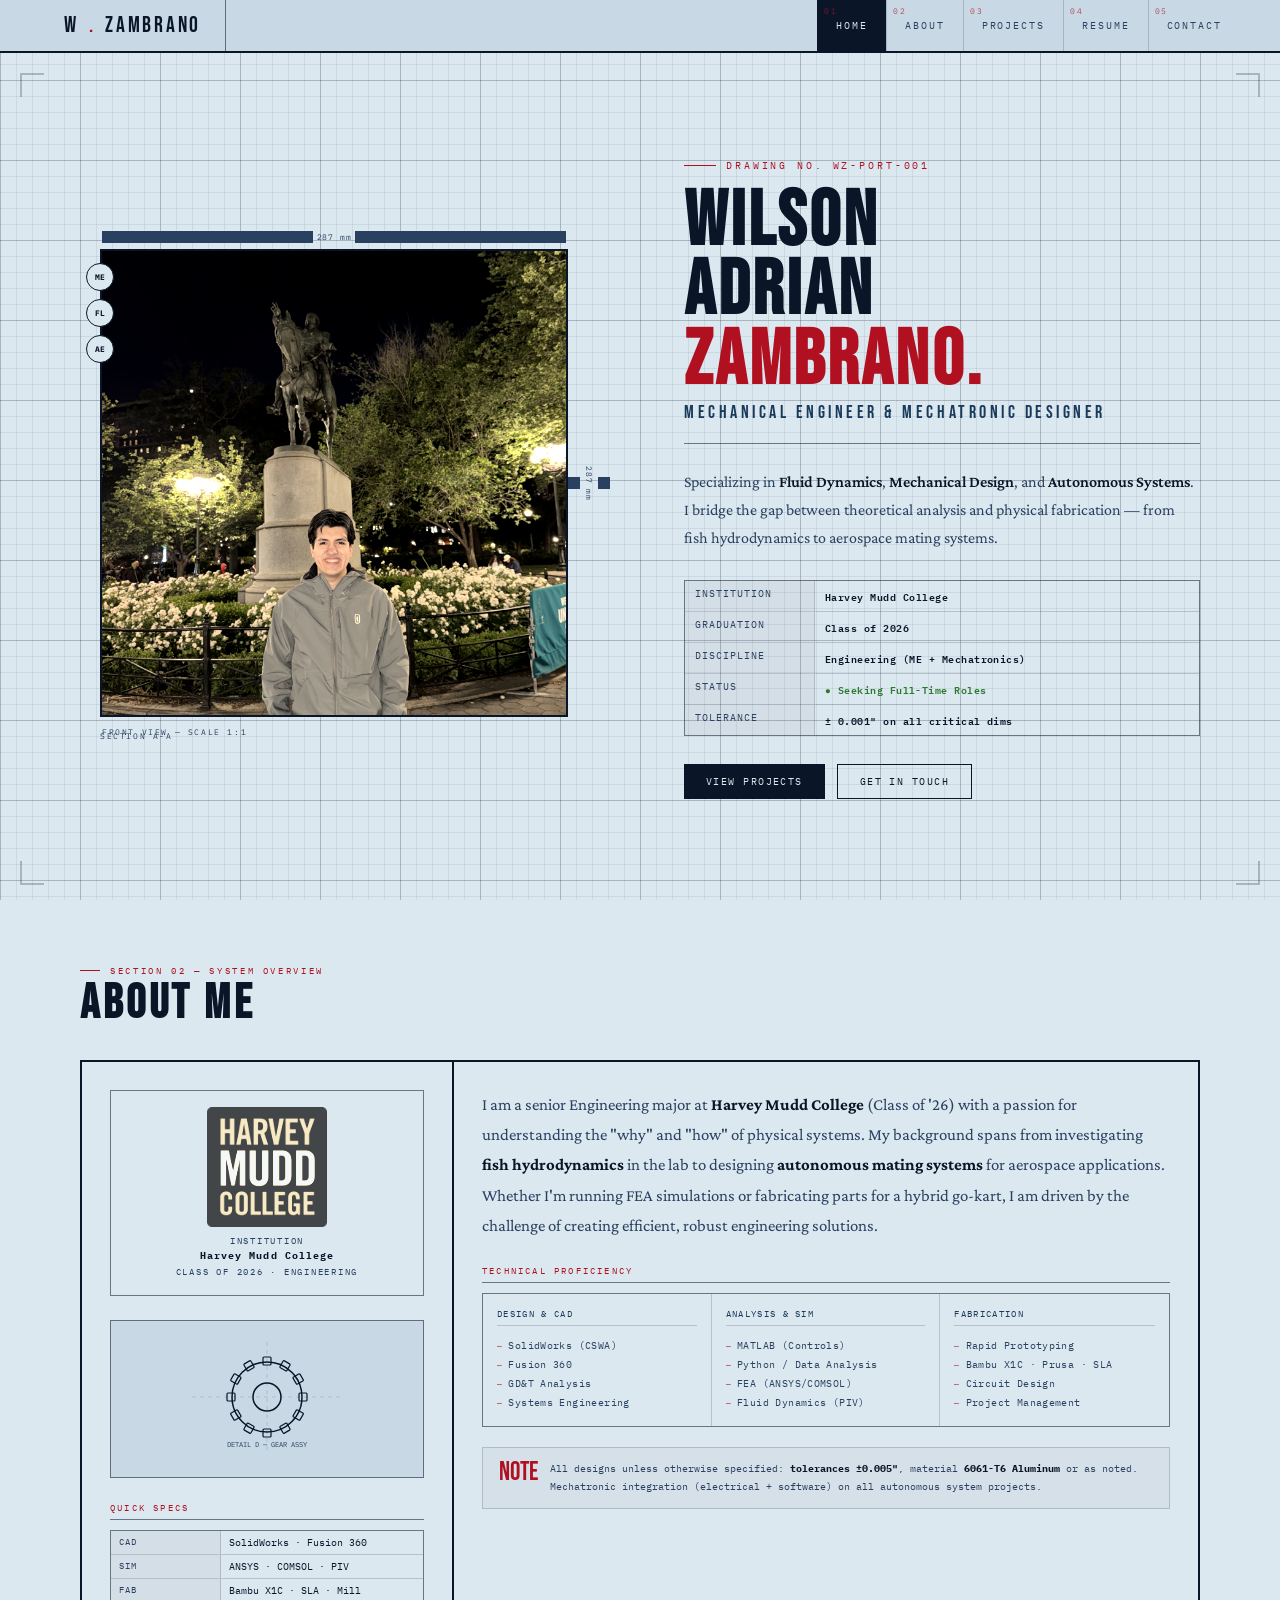
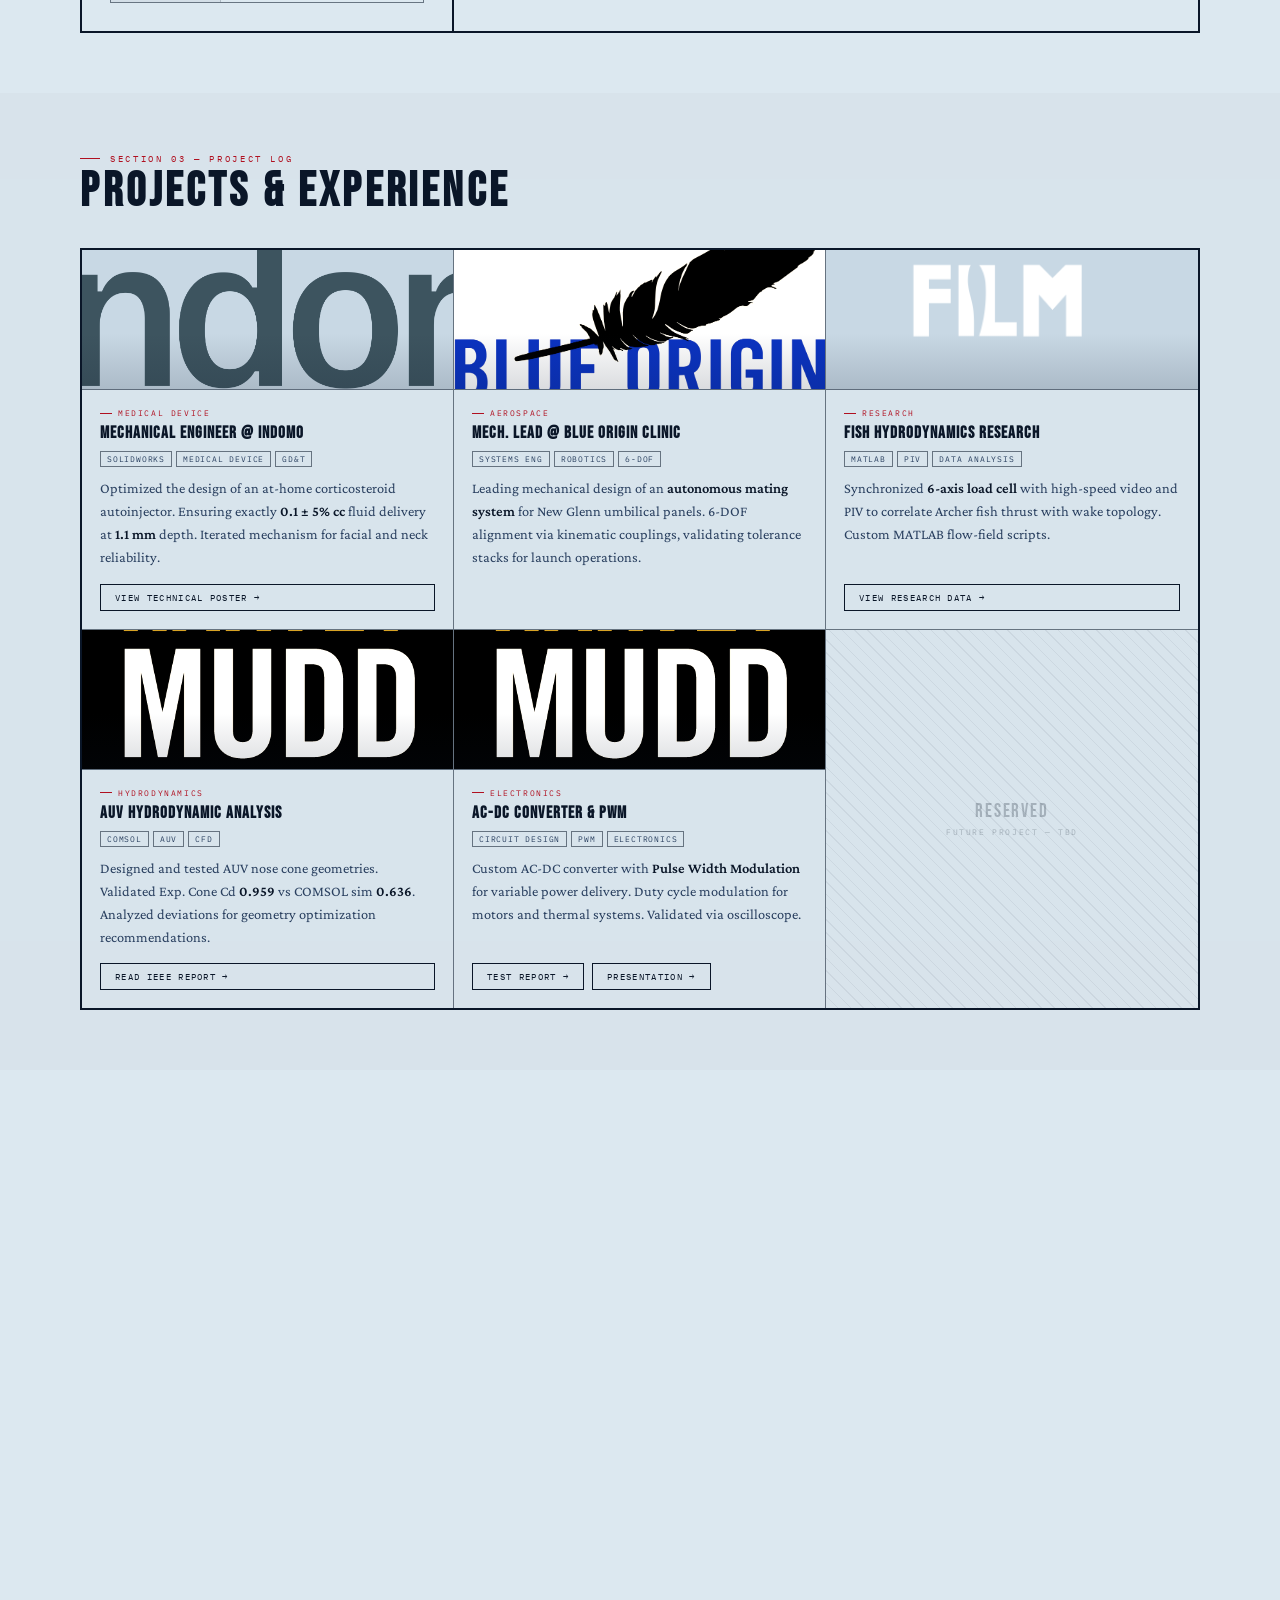
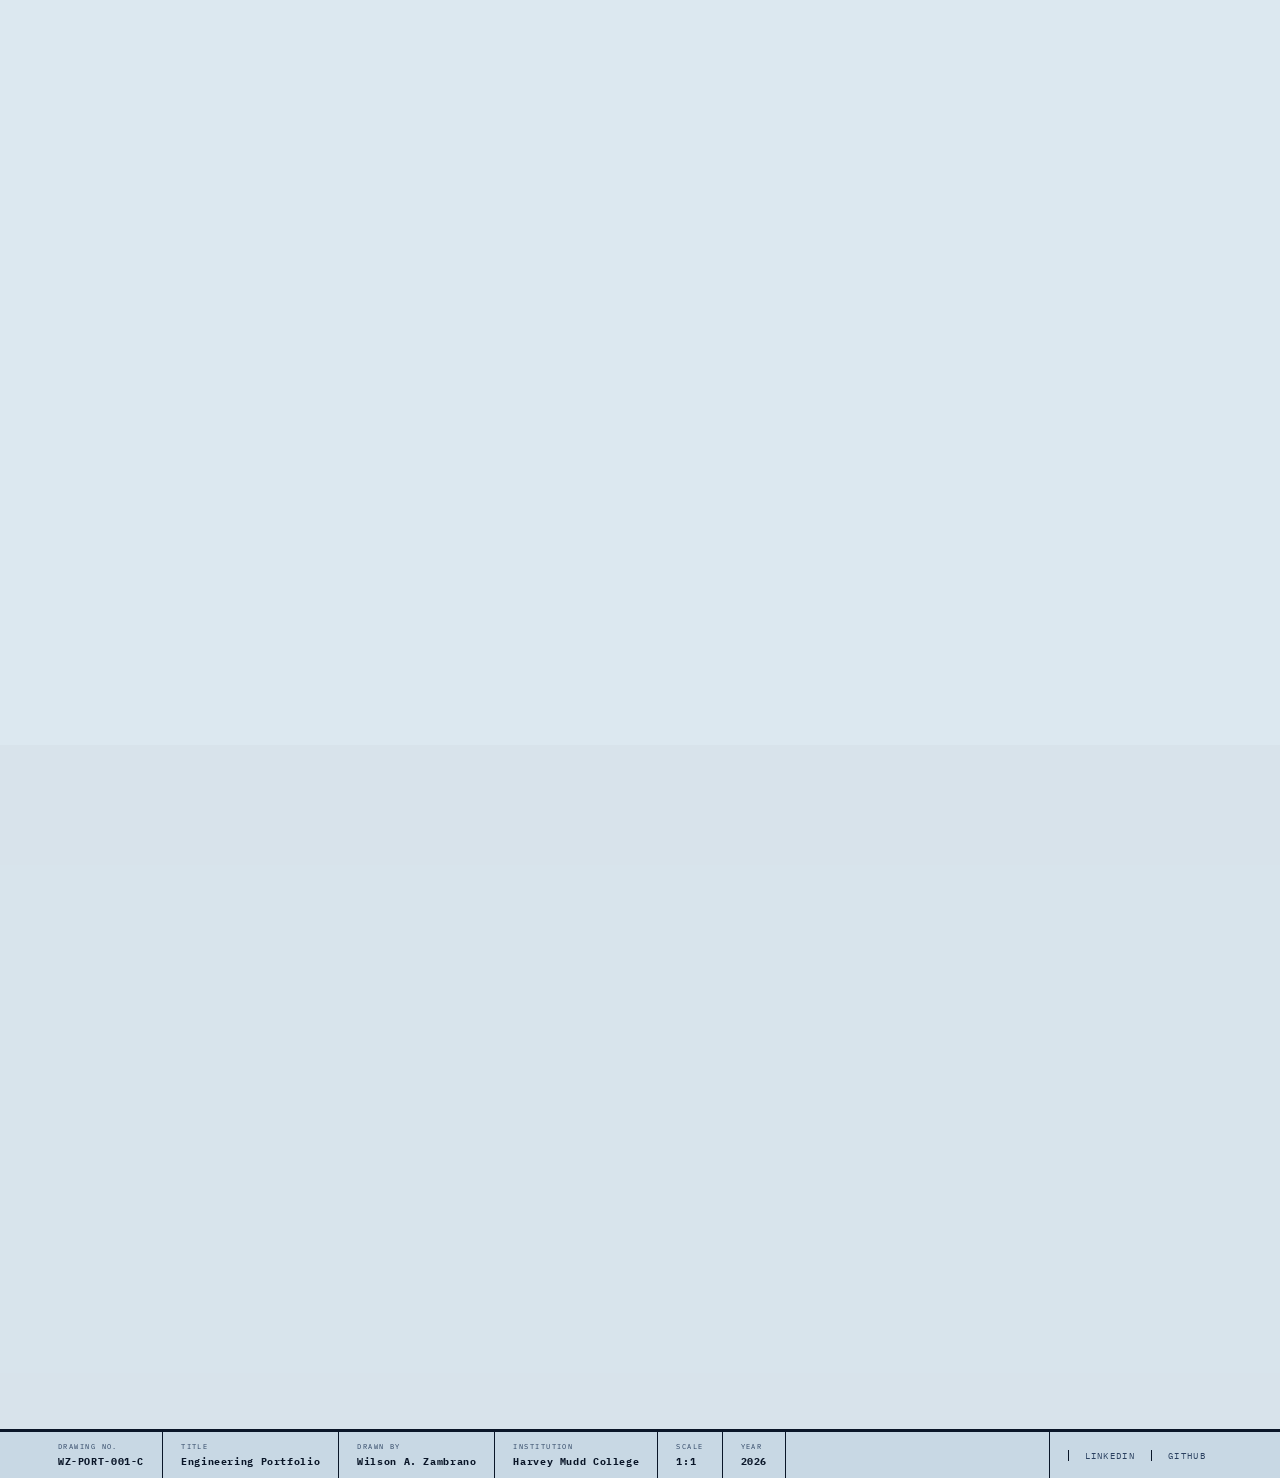
==== index.html @ 820682f1 "Different UI" ====
<!DOCTYPE html>
<html lang="en" class="scroll-smooth">
<head>
<meta charset="UTF-8">
<meta name="viewport" content="width=device-width, initial-scale=1.0">
<title>Wilson Zambrano — Engineering Portfolio</title>
<link href="https://fonts.googleapis.com/css2?family=Bebas+Neue&family=IBM+Plex+Mono:ital,wght@0,300;0,400;0,600;0,700;1,400&family=Crimson+Pro:ital,wght@0,400;0,600;1,400&display=swap" rel="stylesheet">
<style>
/* ═══════════════════════════════════════════
   BLUEPRINT DESIGN SYSTEM
   Aesthetic: Authentic technical drawing —
   drafting paper, ink lines, callouts, title block
═══════════════════════════════════════════ */
:root {
  --paper: #dce8f0;
  --paper-dark: #c8d8e4;
  --ink: #0a1628;
  --ink-dim: #2a4060;
  --ink-faint: rgba(10,22,40,0.25);
  --blue: #1a3a5c;
  --red: #b01020;
  --gold: #8a6a00;
  --line: rgba(10,22,40,0.18);
  --line-bold: rgba(10,22,40,0.55);
  --white: #f4f8fc;
}

*, *::before, *::after { box-sizing: border-box; margin: 0; padding: 0; }

html { scroll-behavior: smooth; }

body {
  background: var(--paper);
  color: var(--ink);
  font-family: 'IBM Plex Mono', monospace;
  overflow-x: hidden;
  cursor: crosshair;
}

/* Blueprint grid */
body::before {
  content: '';
  position: fixed;
  inset: 0;
  background-image:
    linear-gradient(var(--line) 1px, transparent 1px),
    linear-gradient(90deg, var(--line) 1px, transparent 1px),
    linear-gradient(rgba(10,22,40,0.07) 1px, transparent 1px),
    linear-gradient(90deg, rgba(10,22,40,0.07) 1px, transparent 1px);
  background-size: 80px 80px, 80px 80px, 16px 16px, 16px 16px;
  pointer-events: none;
  z-index: 0;
}

/* ── NAV / HEADER ── */
#header {
  position: sticky;
  top: 0;
  z-index: 100;
  background: var(--paper-dark);
  border-bottom: 2px solid var(--ink);
}

.nav-inner {
  display: flex;
  justify-content: space-between;
  align-items: stretch;
  max-width: 1200px;
  margin: 0 auto;
}

.nav-brand {
  font-family: 'Bebas Neue', sans-serif;
  font-size: 1.4rem;
  letter-spacing: 0.12em;
  color: var(--ink);
  text-decoration: none;
  padding: 12px 24px;
  border-right: 1px solid var(--line-bold);
  display: flex;
  align-items: center;
  gap: 10px;
}
.nav-brand span { color: var(--red); }

.nav-links {
  display: flex;
  align-items: stretch;
}
.nav-link {
  font-size: 0.6rem;
  text-transform: uppercase;
  letter-spacing: 0.2em;
  color: var(--ink-dim);
  text-decoration: none;
  padding: 0 18px;
  border-left: 1px solid var(--line);
  display: flex;
  align-items: center;
  transition: all 0.15s;
  position: relative;
}
.nav-link::before {
  content: attr(data-num);
  position: absolute;
  top: 6px; left: 6px;
  font-size: 0.5rem;
  color: var(--red);
  opacity: 0.7;
}
.nav-link:hover { background: rgba(10,22,40,0.06); color: var(--ink); }
.nav-link.active { background: var(--ink); color: var(--paper); }

.nav-mobile-btn { display: none; padding: 12px 16px; cursor: pointer; border-left: 1px solid var(--line-bold); align-items: center; }
#mobile-menu { display: none; border-top: 1px solid var(--line-bold); }
#mobile-menu a { display: block; padding: 12px 24px; font-size: 0.65rem; text-transform: uppercase; letter-spacing: 0.15em; color: var(--ink-dim); text-decoration: none; border-bottom: 1px solid var(--line); }
#mobile-menu a:hover { background: rgba(10,22,40,0.06); }

/* ── SHARED SECTION FRAME ── */
.section-frame {
  position: relative;
  z-index: 1;
  max-width: 1200px;
  margin: 0 auto;
  padding: 60px 40px;
}

/* Drawing border frame */
.drawing-border {
  border: 2px solid var(--ink);
  position: relative;
  padding: 32px;
}
.drawing-border::before {
  content: '';
  position: absolute;
  inset: 5px;
  border: 0.5px solid var(--ink-faint);
  pointer-events: none;
}

/* Section title treatment */
.dwg-section-label {
  font-size: 0.55rem;
  text-transform: uppercase;
  letter-spacing: 0.3em;
  color: var(--red);
  margin-bottom: 4px;
  display: flex;
  align-items: center;
  gap: 10px;
}
.dwg-section-label::before { content: ''; display: inline-block; width: 20px; height: 1px; background: var(--red); }

.dwg-title {
  font-family: 'Bebas Neue', sans-serif;
  font-size: clamp(2rem, 4vw, 3rem);
  letter-spacing: 0.08em;
  color: var(--ink);
  line-height: 1;
  margin-bottom: 32px;
}

/* Callout balloon */
.callout {
  display: inline-flex;
  align-items: center;
  gap: 0;
}
.callout-circle {
  width: 28px; height: 28px;
  border: 1.5px solid var(--ink);
  border-radius: 50%;
  display: flex; align-items: center; justify-content: center;
  font-size: 0.65rem;
  font-weight: 700;
  color: var(--ink);
  flex-shrink: 0;
  background: var(--paper);
}
.callout-line {
  width: 24px; height: 1px;
  background: var(--ink);
}

/* Leader line annotation */
.leader-label {
  font-size: 0.6rem;
  text-transform: uppercase;
  letter-spacing: 0.12em;
  color: var(--blue);
  display: flex;
  align-items: center;
  gap: 6px;
}
.leader-label::before {
  content: '';
  display: inline-block;
  width: 16px; height: 1px;
  background: var(--blue);
}

/* Reveal */
.reveal { opacity: 0; transform: translateY(16px); transition: opacity 0.5s ease, transform 0.5s ease; }
.reveal.visible { opacity: 1; transform: translateY(0); }

/* ═══════════════════════════
   HERO SECTION
═══════════════════════════ */
#home {
  position: relative;
  z-index: 1;
  min-height: calc(100vh - 48px);
  display: flex;
  align-items: center;
  overflow: hidden;
}

.hero-inner {
  max-width: 1200px;
  margin: 0 auto;
  padding: 60px 40px;
  width: 100%;
  display: grid;
  grid-template-columns: 1fr 1fr;
  gap: 48px;
  align-items: center;
}

/* Orthographic projection box */
.ortho-box {
  position: relative;
  border: 2px solid var(--ink);
}
.ortho-box::after {
  content: 'FRONT VIEW — SCALE 1:1';
  position: absolute;
  bottom: -22px; left: 0;
  font-size: 0.5rem;
  letter-spacing: 0.2em;
  color: var(--ink-dim);
  text-transform: uppercase;
}

.hero-photo {
  width: 100%;
  aspect-ratio: 1;
  object-fit: cover;
  display: block;
  filter: sepia(0.3) contrast(1.1);
}

/* Photo absent fallback */
.hero-photo-placeholder {
  width: 100%; aspect-ratio: 1;
  background: var(--paper-dark);
  display: flex; align-items: center; justify-content: center;
  font-size: 0.6rem; letter-spacing: 0.2em; color: var(--ink-dim);
  text-transform: uppercase;
}

/* Dimension annotations around photo */
.dim-top, .dim-right, .dim-left {
  position: absolute;
  font-size: 0.5rem;
  color: var(--ink-dim);
  letter-spacing: 0.1em;
  display: flex;
  align-items: center;
  gap: 4px;
}
.dim-top { top: -20px; left: 0; right: 0; justify-content: center; }
.dim-right { right: -44px; top: 0; bottom: 0; flex-direction: column; justify-content: center; writing-mode: vertical-rl; }
.dim-left { left: -44px; top: 0; bottom: 0; flex-direction: column; justify-content: center; writing-mode: vertical-rl; transform: rotate(180deg); }
.dim-line { flex: 1; height: 1px; background: var(--ink-dim); min-width: 12px; min-height: 12px; }

/* Hero text column */
.hero-text { padding: 20px 0 20px 20px; }

.hero-eyebrow {
  font-size: 0.6rem;
  text-transform: uppercase;
  letter-spacing: 0.3em;
  color: var(--red);
  margin-bottom: 16px;
  display: flex;
  align-items: center;
  gap: 10px;
}
.hero-eyebrow::before { content: ''; display: inline-block; width: 32px; height: 1px; background: var(--red); }

h1.hero-name {
  font-family: 'Bebas Neue', sans-serif;
  font-size: clamp(3.5rem, 6vw, 6rem);
  line-height: 0.9;
  letter-spacing: 0.04em;
  color: var(--ink);
  margin-bottom: 6px;
}
h1.hero-name em {
  font-style: normal;
  color: var(--red);
  display: block;
}

.hero-title {
  font-family: 'Bebas Neue', sans-serif;
  font-size: 1.1rem;
  letter-spacing: 0.2em;
  color: var(--blue);
  margin-bottom: 24px;
  padding-bottom: 20px;
  border-bottom: 1px solid var(--line-bold);
}

.hero-desc {
  font-family: 'Crimson Pro', serif;
  font-size: 1rem;
  line-height: 1.75;
  color: var(--ink-dim);
  margin-bottom: 28px;
}
.hero-desc strong { color: var(--ink); font-weight: 600; }

/* Spec table */
.spec-table {
  border: 1px solid var(--line-bold);
  margin-bottom: 28px;
  font-size: 0.6rem;
}
.spec-row {
  display: flex;
  border-bottom: 1px solid var(--line);
}
.spec-row:last-child { border-bottom: none; }
.spec-key {
  flex: 0 0 130px;
  padding: 6px 10px;
  text-transform: uppercase;
  letter-spacing: 0.1em;
  color: var(--ink-dim);
  background: rgba(10,22,40,0.04);
  border-right: 1px solid var(--line);
}
.spec-val {
  padding: 6px 10px;
  color: var(--ink);
  font-weight: 600;
  letter-spacing: 0.05em;
}

.hero-cta { display: flex; gap: 12px; flex-wrap: wrap; }

/* ── Buttons ── */
.btn {
  font-family: 'IBM Plex Mono', monospace;
  font-size: 0.6rem;
  text-transform: uppercase;
  letter-spacing: 0.15em;
  padding: 10px 22px;
  cursor: pointer;
  text-decoration: none;
  display: inline-flex;
  align-items: center;
  gap: 8px;
  transition: all 0.15s;
  border: none;
}
.btn-solid { background: var(--ink); color: var(--paper); }
.btn-solid:hover { background: var(--blue); }
.btn-outline { background: transparent; color: var(--ink); border: 1.5px solid var(--ink); }
.btn-outline:hover { background: rgba(10,22,40,0.07); }
.btn-sm { padding: 7px 14px; font-size: 0.55rem; }

/* ═══════════════════════════
   ABOUT
═══════════════════════════ */
#about { background: transparent; }

.about-grid {
  display: grid;
  grid-template-columns: 1fr 2fr;
  gap: 0;
  border: 2px solid var(--ink);
}
.about-left {
  border-right: 2px solid var(--ink);
  padding: 28px;
  display: flex;
  flex-direction: column;
  gap: 24px;
}
.about-right { padding: 28px; }

.institution-badge {
  border: 1px solid var(--line-bold);
  padding: 16px;
  text-align: center;
}
.institution-badge img {
  max-width: 120px;
  width: 100%;
  filter: sepia(1) contrast(1.2) opacity(0.7);
  margin-bottom: 8px;
  display: block;
  margin-left: auto;
  margin-right: auto;
}
.institution-badge p {
  font-size: 0.55rem;
  text-transform: uppercase;
  letter-spacing: 0.2em;
  color: var(--ink-dim);
  margin-bottom: 2px;
}
.institution-badge strong {
  font-size: 0.65rem;
  letter-spacing: 0.1em;
  color: var(--ink);
  display: block;
}

/* Skills blocks */
.skills-section-title {
  font-size: 0.55rem;
  text-transform: uppercase;
  letter-spacing: 0.25em;
  color: var(--red);
  margin-bottom: 10px;
  padding-bottom: 6px;
  border-bottom: 1px solid var(--line-bold);
}
.skills-grid {
  display: grid;
  grid-template-columns: 1fr 1fr 1fr;
  gap: 0;
  border: 1px solid var(--line-bold);
  margin-bottom: 16px;
}
.skill-col {
  padding: 14px;
  border-right: 1px solid var(--line);
}
.skill-col:last-child { border-right: none; }
.skill-col-title {
  font-size: 0.55rem;
  text-transform: uppercase;
  letter-spacing: 0.15em;
  color: var(--blue);
  margin-bottom: 10px;
  padding-bottom: 6px;
  border-bottom: 1px solid var(--line);
}
.skill-item {
  font-size: 0.6rem;
  color: var(--ink-dim);
  padding: 3px 0;
  display: flex;
  align-items: center;
  gap: 6px;
  letter-spacing: 0.04em;
}
.skill-item::before {
  content: '—';
  color: var(--red);
  font-size: 0.5rem;
}

/* ═══════════════════════════
   PROJECTS
═══════════════════════════ */
#projects { background: rgba(10,22,40,0.02); }

.projects-grid {
  display: grid;
  grid-template-columns: repeat(3, 1fr);
  gap: 0;
  border: 2px solid var(--ink);
}

.project-card {
  border-right: 1px solid var(--line-bold);
  border-bottom: 1px solid var(--line-bold);
  position: relative;
  overflow: hidden;
  transition: background 0.2s;
  display: flex;
  flex-direction: column;
}
.project-card:nth-child(3n) { border-right: none; }
.project-card:nth-last-child(-n+3) { border-bottom: none; }
.project-card:hover { background: rgba(10,22,40,0.04); }

/* Corner callout number */
.card-callout {
  position: absolute;
  top: 12px; right: 12px;
  width: 22px; height: 22px;
  border: 1.5px solid var(--ink);
  border-radius: 50%;
  display: flex; align-items: center; justify-content: center;
  font-size: 0.55rem;
  font-weight: 700;
  color: var(--ink);
  background: var(--paper);
}

.card-img-wrap {
  height: 140px;
  overflow: hidden;
  border-bottom: 1px solid var(--line-bold);
  position: relative;
  background: var(--paper-dark);
}
.card-img-wrap::after {
  content: '';
  position: absolute;
  inset: 0;
  background: linear-gradient(to bottom, transparent 60%, rgba(10,22,40,0.15));
}
.card-img-wrap img {
  width: 100%; height: 100%;
  object-fit: cover;
  object-position: center;
  filter: sepia(0.2) contrast(1.05);
  transition: transform 0.4s ease;
}
.project-card:hover .card-img-wrap img { transform: scale(1.04); }

.card-body {
  padding: 18px;
  flex: 1;
  display: flex;
  flex-direction: column;
}

.card-section-tag {
  font-size: 0.5rem;
  text-transform: uppercase;
  letter-spacing: 0.2em;
  color: var(--red);
  margin-bottom: 6px;
  display: flex;
  align-items: center;
  gap: 6px;
}
.card-section-tag::before { content: ''; display: inline-block; width: 12px; height: 1px; background: var(--red); }

.card-title {
  font-family: 'Bebas Neue', sans-serif;
  font-size: 1.05rem;
  letter-spacing: 0.06em;
  color: var(--ink);
  margin-bottom: 8px;
  line-height: 1.15;
}

.card-tags {
  display: flex; gap: 4px; flex-wrap: wrap; margin-bottom: 10px;
}
.card-tag {
  font-size: 0.5rem;
  text-transform: uppercase;
  letter-spacing: 0.1em;
  padding: 2px 6px;
  border: 1px solid var(--line-bold);
  color: var(--ink-dim);
}

.card-desc {
  font-family: 'Crimson Pro', serif;
  font-size: 0.9rem;
  line-height: 1.6;
  color: var(--ink-dim);
  flex: 1;
  margin-bottom: 14px;
}
.card-desc strong { color: var(--ink); font-weight: 600; }

/* ═══════════════════════════
   RESUME
═══════════════════════════ */
#resume { background: transparent; }

.resume-wrap {
  max-width: 780px;
  margin: 0 auto;
}
.resume-frame {
  border: 2px solid var(--ink);
  position: relative;
  overflow: hidden;
}
.resume-frame::before {
  content: 'DOCUMENT WZ-CV-001 — CLICK TO OPEN PDF';
  position: absolute;
  bottom: 0; left: 0; right: 0;
  background: var(--ink);
  color: var(--paper);
  font-size: 0.55rem;
  text-align: center;
  padding: 8px;
  letter-spacing: 0.2em;
  text-transform: uppercase;
  transform: translateY(100%);
  transition: transform 0.2s;
  z-index: 2;
}
.resume-frame:hover::before { transform: translateY(0); }
.resume-frame img {
  width: 100%;
  display: block;
  filter: sepia(0.1) contrast(1.05);
  transition: filter 0.2s;
}
.resume-frame:hover img { filter: sepia(0.2) brightness(0.97); }

/* ═══════════════════════════
   CONTACT
═══════════════════════════ */
#contact { background: rgba(10,22,40,0.02); }

.contact-grid {
  display: grid;
  grid-template-columns: 1fr 1fr;
  gap: 0;
  border: 2px solid var(--ink);
}
.contact-left {
  border-right: 2px solid var(--ink);
  padding: 36px;
}
.contact-right { padding: 36px; }

.contact-status {
  display: flex;
  align-items: center;
  gap: 8px;
  font-size: 0.6rem;
  text-transform: uppercase;
  letter-spacing: 0.15em;
  color: var(--blue);
  margin-bottom: 20px;
}
.status-dot {
  width: 7px; height: 7px;
  border-radius: 50%;
  background: #2a7a2a;
  animation: blink 2s ease infinite;
}
@keyframes blink { 0%,100%{opacity:1} 50%{opacity:0.3} }

.contact-note {
  font-family: 'Crimson Pro', serif;
  font-size: 1.05rem;
  line-height: 1.7;
  color: var(--ink-dim);
  margin-bottom: 24px;
}
.contact-note strong { color: var(--ink); font-weight: 600; }

.contact-links { display: flex; flex-direction: column; gap: 8px; }
.contact-link {
  display: flex;
  align-items: center;
  gap: 10px;
  font-size: 0.65rem;
  color: var(--blue);
  text-decoration: none;
  padding: 8px 10px;
  border: 1px solid var(--line);
  transition: all 0.15s;
  letter-spacing: 0.05em;
}
.contact-link:hover { background: var(--ink); color: var(--paper); border-color: var(--ink); }
.contact-link-icon { font-size: 0.75rem; }

/* Form */
.form-group { margin-bottom: 14px; }
.form-label {
  display: block;
  font-size: 0.55rem;
  text-transform: uppercase;
  letter-spacing: 0.2em;
  color: var(--ink-dim);
  margin-bottom: 5px;
}
.form-input, .form-textarea {
  width: 100%;
  background: rgba(10,22,40,0.03);
  border: 1px solid var(--line-bold);
  color: var(--ink);
  padding: 9px 12px;
  font-family: 'IBM Plex Mono', monospace;
  font-size: 0.7rem;
  outline: none;
  transition: border-color 0.15s;
  -webkit-appearance: none;
}
.form-input:focus, .form-textarea:focus { border-color: var(--ink); background: rgba(10,22,40,0.06); }
.form-input::placeholder, .form-textarea::placeholder { color: rgba(10,22,40,0.3); }
.form-row { display: grid; grid-template-columns: 1fr 1fr; gap: 12px; }

/* ═══════════════════════════
   TITLE BLOCK (footer)
═══════════════════════════ */
footer {
  position: relative;
  z-index: 1;
  border-top: 3px solid var(--ink);
  background: var(--paper-dark);
}
.title-block {
  max-width: 1200px;
  margin: 0 auto;
  display: flex;
  align-items: stretch;
}
.tb-cell {
  border-right: 1px solid var(--ink);
  padding: 10px 18px;
  display: flex;
  flex-direction: column;
  justify-content: center;
  gap: 3px;
  min-width: 0;
}
.tb-cell:last-child { border-right: none; margin-left: auto; }
.tb-key {
  font-size: 0.45rem;
  text-transform: uppercase;
  letter-spacing: 0.2em;
  color: var(--ink-dim);
}
.tb-val {
  font-size: 0.65rem;
  font-weight: 700;
  color: var(--ink);
  letter-spacing: 0.06em;
  white-space: nowrap;
}
.footer-links { display: flex; gap: 0; }
.footer-link {
  font-size: 0.55rem;
  text-transform: uppercase;
  letter-spacing: 0.15em;
  color: var(--ink-dim);
  text-decoration: none;
  padding: 0 16px;
  border-left: 1px solid var(--ink);
  display: flex;
  align-items: center;
  transition: color 0.15s;
}
.footer-link:hover { color: var(--ink); }

/* ── Cross-hatch pattern for empty card ── */
.hatch-bg {
  background-image: repeating-linear-gradient(
    45deg,
    transparent,
    transparent 8px,
    rgba(10,22,40,0.06) 8px,
    rgba(10,22,40,0.06) 9px
  );
}

/* ── Responsive ── */
@media (max-width: 900px) {
  .hero-inner { grid-template-columns: 1fr; }
  .about-grid { grid-template-columns: 1fr; }
  .about-left { border-right: none; border-bottom: 2px solid var(--ink); }
  .skills-grid { grid-template-columns: 1fr 1fr; }
  .projects-grid { grid-template-columns: 1fr 1fr; }
  .project-card:nth-child(3n) { border-right: 1px solid var(--line-bold); }
  .project-card:nth-child(2n) { border-right: none; }
  .contact-grid { grid-template-columns: 1fr; }
  .contact-left { border-right: none; border-bottom: 2px solid var(--ink); }
  .nav-links { display: none; }
  .nav-mobile-btn { display: flex; }
  .section-frame { padding: 40px 20px; }
  .hero-inner { padding: 40px 20px; }
}

@media (max-width: 560px) {
  .projects-grid { grid-template-columns: 1fr; }
  .project-card { border-right: none !important; }
  .skills-grid { grid-template-columns: 1fr; }
  .skill-col { border-right: none; border-bottom: 1px solid var(--line); }
  .form-row { grid-template-columns: 1fr; }
  .title-block { flex-wrap: wrap; }
  .tb-cell { flex: 1 1 50%; border-bottom: 1px solid var(--line); }
  .footer-links { flex-direction: column; }
  .footer-link { border-left: none; border-top: 1px solid var(--line); padding: 10px 18px; }
}
</style>
</head>
<body>

<!-- ═════════════════════════ HEADER ═════════════════════════ -->
<header id="header">
  <nav class="nav-inner">
    <a href="#home" class="nav-brand">W<span>.</span>Zambrano</a>
    <div class="nav-links">
      <a href="#home"     class="nav-link" data-num="01">Home</a>
      <a href="#about"    class="nav-link" data-num="02">About</a>
      <a href="#projects" class="nav-link" data-num="03">Projects</a>
      <a href="#resume"   class="nav-link" data-num="04">Resume</a>
      <a href="#contact"  class="nav-link" data-num="05">Contact</a>
    </div>
    <button class="nav-mobile-btn" id="menu-button" aria-label="Menu">
      <svg width="20" height="20" viewBox="0 0 24 24" fill="none" stroke="currentColor" stroke-width="2"><path d="M4 6h16M4 12h16m-7 6h7"/></svg>
    </button>
  </nav>
  <div id="mobile-menu">
    <a href="#home">01 — Home</a>
    <a href="#about">02 — About</a>
    <a href="#projects">03 — Projects</a>
    <a href="#resume">04 — Resume</a>
    <a href="#contact">05 — Contact</a>
  </div>
</header>

<main>

<!-- ═════════════════════════ HERO ═════════════════════════ -->
<section id="home">
  <!-- Corner registration marks -->
  <div style="position:absolute;top:20px;left:20px;width:24px;height:24px;border-top:2px solid var(--ink-faint);border-left:2px solid var(--ink-faint);z-index:2;"></div>
  <div style="position:absolute;top:20px;right:20px;width:24px;height:24px;border-top:2px solid var(--ink-faint);border-right:2px solid var(--ink-faint);z-index:2;"></div>
  <div style="position:absolute;bottom:20px;left:20px;width:24px;height:24px;border-bottom:2px solid var(--ink-faint);border-left:2px solid var(--ink-faint);z-index:2;"></div>
  <div style="position:absolute;bottom:20px;right:20px;width:24px;height:24px;border-bottom:2px solid var(--ink-faint);border-right:2px solid var(--ink-faint);z-index:2;"></div>

  <div class="hero-inner">

    <!-- Left: Photo as orthographic view -->
    <div style="position:relative; padding: 40px 48px 32px 20px;">
      <div class="ortho-box">
        <!-- dimension top -->
        <div class="dim-top">
          <div class="dim-line"></div>
          <span>287 mm</span>
          <div class="dim-line"></div>
        </div>
        <!-- dimension right -->
        <div class="dim-right">
          <div class="dim-line" style="width:1px;min-height:12px;"></div>
          <span>287 mm</span>
          <div class="dim-line" style="width:1px;min-height:12px;"></div>
        </div>

        <img src="AboutImg.jpeg" alt="Wilson Zambrano" class="hero-photo" onerror="this.outerHTML='<div class=\'hero-photo-placeholder\'>PHOTO<br>AboutImg.jpeg</div>'">
      </div>

      <!-- Section indicator -->
      <div style="position:absolute;bottom:8px;left:20px;font-size:0.5rem;letter-spacing:0.2em;color:var(--ink-dim);text-transform:uppercase;">SECTION A-A</div>

      <!-- Detail callout circles -->
      <div style="position:absolute;top:54px;left:6px;display:flex;flex-direction:column;gap:8px;">
        <div class="callout"><div class="callout-circle" style="font-size:0.5rem;">ME</div></div>
        <div class="callout"><div class="callout-circle" style="font-size:0.5rem;">FL</div></div>
        <div class="callout"><div class="callout-circle" style="font-size:0.5rem;">AE</div></div>
      </div>
    </div>

    <!-- Right: Text -->
    <div class="hero-text">
      <p class="hero-eyebrow">Drawing No. WZ-PORT-001</p>

      <h1 class="hero-name">
        Wilson<br>Adrian
        <em>Zambrano.</em>
      </h1>

      <p class="hero-title">Mechanical Engineer &amp; Mechatronic Designer</p>

      <p class="hero-desc">
        Specializing in <strong>Fluid Dynamics</strong>, <strong>Mechanical Design</strong>, and <strong>Autonomous Systems</strong>. I bridge the gap between theoretical analysis and physical fabrication — from fish hydrodynamics to aerospace mating systems.
      </p>

      <div class="spec-table">
        <div class="spec-row">
          <span class="spec-key">Institution</span>
          <span class="spec-val">Harvey Mudd College</span>
        </div>
        <div class="spec-row">
          <span class="spec-key">Graduation</span>
          <span class="spec-val">Class of 2026</span>
        </div>
        <div class="spec-row">
          <span class="spec-key">Discipline</span>
          <span class="spec-val">Engineering (ME + Mechatronics)</span>
        </div>
        <div class="spec-row">
          <span class="spec-key">Status</span>
          <span class="spec-val" style="color:#2a7a2a;">● Seeking Full-Time Roles</span>
        </div>
        <div class="spec-row">
          <span class="spec-key">Tolerance</span>
          <span class="spec-val">± 0.001" on all critical dims</span>
        </div>
      </div>

      <div class="hero-cta">
        <a href="#projects" class="btn btn-solid">View Projects</a>
        <a href="#contact"  class="btn btn-outline">Get In Touch</a>
      </div>
    </div>
  </div>
</section>

<!-- ═════════════════════════ ABOUT ═════════════════════════ -->
<section id="about">
  <div class="section-frame">
    <div class="reveal" style="margin-bottom:28px;">
      <p class="dwg-section-label">Section 02 — System Overview</p>
      <h2 class="dwg-title">About Me</h2>
    </div>

    <div class="about-grid reveal">
      <!-- Left panel -->
      <div class="about-left">
        <div class="institution-badge">
          <img src="HMC Logo.png" alt="Harvey Mudd College" onerror="this.style.display='none'">
          <p>Institution</p>
          <strong>Harvey Mudd College</strong>
          <p style="margin-top:4px;">Class of 2026 · Engineering</p>
        </div>

        <!-- Decorative orthographic view placeholder -->
        <div style="border:1px solid var(--line-bold); padding:16px; text-align:center; background: var(--paper-dark);">
          <svg width="100%" viewBox="0 0 160 120" style="max-width:160px;">
            <!-- Simple gear drawing -->
            <circle cx="80" cy="60" r="35" fill="none" stroke="var(--ink)" stroke-width="1.5"/>
            <circle cx="80" cy="60" r="14" fill="none" stroke="var(--ink)" stroke-width="1.5"/>
            <!-- Gear teeth -->
            <g stroke="var(--ink)" stroke-width="1.2" fill="none">
              <rect x="76" y="20" width="8" height="8" rx="1" transform="rotate(0,80,60)"/>
              <rect x="76" y="20" width="8" height="8" rx="1" transform="rotate(30,80,60)"/>
              <rect x="76" y="20" width="8" height="8" rx="1" transform="rotate(60,80,60)"/>
              <rect x="76" y="20" width="8" height="8" rx="1" transform="rotate(90,80,60)"/>
              <rect x="76" y="20" width="8" height="8" rx="1" transform="rotate(120,80,60)"/>
              <rect x="76" y="20" width="8" height="8" rx="1" transform="rotate(150,80,60)"/>
              <rect x="76" y="20" width="8" height="8" rx="1" transform="rotate(180,80,60)"/>
              <rect x="76" y="20" width="8" height="8" rx="1" transform="rotate(210,80,60)"/>
              <rect x="76" y="20" width="8" height="8" rx="1" transform="rotate(240,80,60)"/>
              <rect x="76" y="20" width="8" height="8" rx="1" transform="rotate(270,80,60)"/>
              <rect x="76" y="20" width="8" height="8" rx="1" transform="rotate(300,80,60)"/>
              <rect x="76" y="20" width="8" height="8" rx="1" transform="rotate(330,80,60)"/>
            </g>
            <!-- Cross hairs -->
            <line x1="80" y1="5" x2="80" y2="115" stroke="var(--ink-faint)" stroke-width="0.5" stroke-dasharray="4,4"/>
            <line x1="5" y1="60" x2="155" y2="60" stroke="var(--ink-faint)" stroke-width="0.5" stroke-dasharray="4,4"/>
            <!-- Dim lines -->
            <text x="80" y="110" text-anchor="middle" style="font-family:'IBM Plex Mono',monospace;font-size:7px;fill:var(--ink-dim);">DETAIL D — GEAR ASSY</text>
          </svg>
        </div>

        <div>
          <p class="skills-section-title">Quick Specs</p>
          <div style="display:flex;flex-direction:column;gap:0;border:1px solid var(--line-bold);">
            <div style="display:flex;border-bottom:1px solid var(--line);">
              <span style="flex:1;padding:5px 8px;font-size:0.55rem;text-transform:uppercase;letter-spacing:0.1em;color:var(--ink-dim);border-right:1px solid var(--line);background:rgba(10,22,40,0.04);">CAD</span>
              <span style="flex:2;padding:5px 8px;font-size:0.6rem;color:var(--ink);">SolidWorks · Fusion 360</span>
            </div>
            <div style="display:flex;border-bottom:1px solid var(--line);">
              <span style="flex:1;padding:5px 8px;font-size:0.55rem;text-transform:uppercase;letter-spacing:0.1em;color:var(--ink-dim);border-right:1px solid var(--line);background:rgba(10,22,40,0.04);">SIM</span>
              <span style="flex:2;padding:5px 8px;font-size:0.6rem;color:var(--ink);">ANSYS · COMSOL · PIV</span>
            </div>
            <div style="display:flex;">
              <span style="flex:1;padding:5px 8px;font-size:0.55rem;text-transform:uppercase;letter-spacing:0.1em;color:var(--ink-dim);border-right:1px solid var(--line);background:rgba(10,22,40,0.04);">FAB</span>
              <span style="flex:2;padding:5px 8px;font-size:0.6rem;color:var(--ink);">Bambu X1C · SLA · Mill</span>
            </div>
          </div>
        </div>
      </div>

      <!-- Right panel -->
      <div class="about-right">
        <p style="font-family:'Crimson Pro',serif;font-size:1.05rem;line-height:1.8;color:var(--ink-dim);margin-bottom:24px;">
          I am a senior Engineering major at <strong style="color:var(--ink);">Harvey Mudd College</strong> (Class of '26) with a passion for understanding the "why" and "how" of physical systems. My background spans from investigating <strong style="color:var(--ink);">fish hydrodynamics</strong> in the lab to designing <strong style="color:var(--ink);">autonomous mating systems</strong> for aerospace applications. Whether I'm running FEA simulations or fabricating parts for a hybrid go-kart, I am driven by the challenge of creating efficient, robust engineering solutions.
        </p>

        <p class="skills-section-title">Technical Proficiency</p>
        <div class="skills-grid">
          <div class="skill-col">
            <p class="skill-col-title">Design &amp; CAD</p>
            <p class="skill-item">SolidWorks (CSWA)</p>
            <p class="skill-item">Fusion 360</p>
            <p class="skill-item">GD&amp;T Analysis</p>
            <p class="skill-item">Systems Engineering</p>
          </div>
          <div class="skill-col">
            <p class="skill-col-title">Analysis &amp; Sim</p>
            <p class="skill-item">MATLAB (Controls)</p>
            <p class="skill-item">Python / Data Analysis</p>
            <p class="skill-item">FEA (ANSYS/COMSOL)</p>
            <p class="skill-item">Fluid Dynamics (PIV)</p>
          </div>
          <div class="skill-col">
            <p class="skill-col-title">Fabrication</p>
            <p class="skill-item">Rapid Prototyping</p>
            <p class="skill-item">Bambu X1C · Prusa · SLA</p>
            <p class="skill-item">Circuit Design</p>
            <p class="skill-item">Project Management</p>
          </div>
        </div>

        <!-- Tolerance note -->
        <div style="margin-top:20px;border:1px solid var(--line);padding:12px 16px;background:rgba(10,22,40,0.03);display:flex;align-items:flex-start;gap:12px;">
          <div style="font-family:'Bebas Neue',sans-serif;font-size:1.6rem;color:var(--red);line-height:1;flex-shrink:0;">NOTE</div>
          <p style="font-size:0.65rem;line-height:1.7;color:var(--ink-dim);">
            All designs unless otherwise specified: <strong style="color:var(--ink);">tolerances ±0.005"</strong>, material <strong style="color:var(--ink);">6061-T6 Aluminum</strong> or as noted. Mechatronic integration (electrical + software) on all autonomous system projects.
          </p>
        </div>
      </div>
    </div>
  </div>
</section>

<!-- ═════════════════════════ PROJECTS ═════════════════════════ -->
<section id="projects">
  <div class="section-frame">
    <div class="reveal" style="margin-bottom:28px;">
      <p class="dwg-section-label">Section 03 — Project Log</p>
      <h2 class="dwg-title">Projects &amp; Experience</h2>
    </div>

    <div class="projects-grid">

      <!-- 1 — Indomo -->
      <div class="project-card reveal">
        <div class="card-callout">01</div>
        <div class="card-img-wrap">
          <img src="IndomoLogo.png" alt="Indomo Autoinjector" onerror="this.parentNode.classList.add('hatch-bg');this.style.display='none'">
        </div>
        <div class="card-body">
          <p class="card-section-tag">Medical Device</p>
          <h3 class="card-title">Mechanical Engineer @ Indomo</h3>
          <div class="card-tags">
            <span class="card-tag">SolidWorks</span>
            <span class="card-tag">Medical Device</span>
            <span class="card-tag">GD&T</span>
          </div>
          <p class="card-desc">
            Optimized the design of an at-home corticosteroid autoinjector. Ensuring exactly <strong>0.1 ± 5% cc</strong> fluid delivery at <strong>1.1 mm</strong> depth. Iterated mechanism for facial and neck reliability.
          </p>
          <a href="Indomo-Injector_Poster.pdf" target="_blank" class="btn btn-outline btn-sm">View Technical Poster →</a>
        </div>
      </div>

      <!-- 2 — Blue Origin -->
      <div class="project-card reveal">
        <div class="card-callout">02</div>
        <div class="card-img-wrap">
          <img src="BlueOriginLogo.jpg" alt="Blue Origin" onerror="this.parentNode.classList.add('hatch-bg');this.style.display='none'">
        </div>
        <div class="card-body">
          <p class="card-section-tag">Aerospace</p>
          <h3 class="card-title">Mech. Lead @ Blue Origin Clinic</h3>
          <div class="card-tags">
            <span class="card-tag">Systems Eng</span>
            <span class="card-tag">Robotics</span>
            <span class="card-tag">6-DOF</span>
          </div>
          <p class="card-desc">
            Leading mechanical design of an <strong>autonomous mating system</strong> for New Glenn umbilical panels. 6-DOF alignment via kinematic couplings, validating tolerance stacks for launch operations.
          </p>
        </div>
      </div>

      <!-- 3 — Fish Hydrodynamics -->
      <div class="project-card reveal">
        <div class="card-callout">03</div>
        <div class="card-img-wrap">
          <img src="FILM Logo.png" alt="Fish Hydrodynamics Research" onerror="this.parentNode.classList.add('hatch-bg');this.style.display='none'">
        </div>
        <div class="card-body">
          <p class="card-section-tag">Research</p>
          <h3 class="card-title">Fish Hydrodynamics Research</h3>
          <div class="card-tags">
            <span class="card-tag">MATLAB</span>
            <span class="card-tag">PIV</span>
            <span class="card-tag">Data Analysis</span>
          </div>
          <p class="card-desc">
            Synchronized <strong>6-axis load cell</strong> with high-speed video and PIV to correlate Archer fish thrust with wake topology. Custom MATLAB flow-field scripts.
          </p>
          <a href="poster.html" target="_blank" class="btn btn-outline btn-sm">View Research Data →</a>
        </div>
      </div>

      <!-- 4 — AUV -->
      <div class="project-card reveal">
        <div class="card-callout">04</div>
        <div class="card-img-wrap">
          <img src="HMC Logo.png" alt="AUV Hydrodynamic Analysis" onerror="this.parentNode.classList.add('hatch-bg');this.style.display='none'">
        </div>
        <div class="card-body">
          <p class="card-section-tag">Hydrodynamics</p>
          <h3 class="card-title">AUV Hydrodynamic Analysis</h3>
          <div class="card-tags">
            <span class="card-tag">COMSOL</span>
            <span class="card-tag">AUV</span>
            <span class="card-tag">CFD</span>
          </div>
          <p class="card-desc">
            Designed and tested AUV nose cone geometries. Validated Exp. Cone Cd <strong>0.959</strong> vs COMSOL sim <strong>0.636</strong>. Analyzed deviations for geometry optimization recommendations.
          </p>
          <a href="Final Report IEEE.docx.pdf" target="_blank" class="btn btn-outline btn-sm">Read IEEE Report →</a>
        </div>
      </div>

      <!-- 5 — PWM -->
      <div class="project-card reveal">
        <div class="card-callout">05</div>
        <div class="card-img-wrap">
          <img src="HMC Logo.png" alt="AC-DC Converter" onerror="this.parentNode.classList.add('hatch-bg');this.style.display='none'">
        </div>
        <div class="card-body">
          <p class="card-section-tag">Electronics</p>
          <h3 class="card-title">AC-DC Converter &amp; PWM</h3>
          <div class="card-tags">
            <span class="card-tag">Circuit Design</span>
            <span class="card-tag">PWM</span>
            <span class="card-tag">Electronics</span>
          </div>
          <p class="card-desc">
            Custom AC-DC converter with <strong>Pulse Width Modulation</strong> for variable power delivery. Duty cycle modulation for motors and thermal systems. Validated via oscilloscope.
          </p>
          <div style="display:flex;gap:8px;">
            <a href="E84 Hardware Circuit Testing.pdf" target="_blank" class="btn btn-outline btn-sm">Test Report →</a>
            <a href="E84 Final...entation.pdf" target="_blank" class="btn btn-outline btn-sm">Presentation →</a>
          </div>
        </div>
      </div>

      <!-- 6 — Placeholder -->
      <div class="project-card reveal hatch-bg" style="display:flex;align-items:center;justify-content:center;min-height:200px;">
        <div style="text-align:center;">
          <p style="font-family:'Bebas Neue',sans-serif;font-size:1.2rem;letter-spacing:0.1em;color:var(--ink-faint);">RESERVED</p>
          <p style="font-size:0.5rem;text-transform:uppercase;letter-spacing:0.2em;color:var(--ink-faint);margin-top:4px;">Future Project — TBD</p>
        </div>
      </div>

    </div>
  </div>
</section>

<!-- ═════════════════════════ RESUME ═════════════════════════ -->
<section id="resume">
  <div class="section-frame">
    <div class="reveal" style="margin-bottom:28px;">
      <p class="dwg-section-label">Section 04 — Credentials</p>
      <h2 class="dwg-title">Resume</h2>
    </div>
    <div class="resume-wrap reveal">
      <a href="WilsonZambrano.pdf" target="_blank" class="resume-frame" style="display:block;text-decoration:none;">
        <img src="WilsonZambrano.jpg" alt="Wilson Zambrano Resume" onerror="this.outerHTML='<div style=\'padding:80px;text-align:center;font-family:IBM Plex Mono,monospace;font-size:0.7rem;color:var(--ink-dim);background:var(--paper-dark);\'>WilsonZambrano.jpg<br><br>Resume Preview</div>'">
      </a>
      <div style="margin-top:16px;display:flex;gap:12px;">
        <a href="WilsonZambrano.pdf" download class="btn btn-outline" style="display:inline-flex;align-items:center;gap:8px;">
          <svg width="14" height="14" viewBox="0 0 24 24" fill="none" stroke="currentColor" stroke-width="2"><path d="M21 15v4a2 2 0 01-2 2H5a2 2 0 01-2-2v-4"/><polyline points="7 10 12 15 17 10"/><line x1="12" y1="15" x2="12" y2="3"/></svg>
          Download PDF
        </a>
        <a href="WilsonZambrano.pdf" target="_blank" class="btn btn-solid" style="display:inline-flex;align-items:center;gap:8px;">
          <svg width="14" height="14" viewBox="0 0 24 24" fill="none" stroke="currentColor" stroke-width="2"><path d="M1 12s4-8 11-8 11 8 11 8-4 8-11 8-11-8-11-8z"/><circle cx="12" cy="12" r="3"/></svg>
          Open Full PDF
        </a>
      </div>
    </div>
  </div>
</section>

<!-- ═════════════════════════ CONTACT ═════════════════════════ -->
<section id="contact">
  <div class="section-frame">
    <div class="reveal" style="margin-bottom:28px;">
      <p class="dwg-section-label">Section 05 — Correspondence</p>
      <h2 class="dwg-title">Get In Touch</h2>
    </div>

    <div class="contact-grid reveal">
      <!-- Left: info -->
      <div class="contact-left">
        <div class="contact-status">
          <span class="status-dot"></span>
          Available for Full-Time Roles
        </div>
        <p class="contact-note">
          Seeking opportunities in <strong>Mechanical Design</strong>, <strong>Mechatronics</strong>, and <strong>Aerospace Engineering</strong>. Open to roles that blend physical systems with intelligent design.
        </p>

        <!-- Decorative revision block -->
        <div style="border:1px solid var(--line-bold);margin-bottom:24px;">
          <div style="background:rgba(10,22,40,0.06);padding:6px 12px;border-bottom:1px solid var(--line-bold);font-size:0.5rem;text-transform:uppercase;letter-spacing:0.2em;color:var(--ink-dim);">Revision History</div>
          <div style="display:grid;grid-template-columns:40px 60px 1fr;font-size:0.55rem;">
            <div style="padding:5px 8px;border-right:1px solid var(--line);border-bottom:1px solid var(--line);color:var(--ink-dim);text-transform:uppercase;">Rev</div>
            <div style="padding:5px 8px;border-right:1px solid var(--line);border-bottom:1px solid var(--line);color:var(--ink-dim);text-transform:uppercase;">Date</div>
            <div style="padding:5px 8px;border-bottom:1px solid var(--line);color:var(--ink-dim);text-transform:uppercase;">Description</div>
            <div style="padding:5px 8px;border-right:1px solid var(--line);border-bottom:1px solid var(--line);color:var(--ink);">A</div>
            <div style="padding:5px 8px;border-right:1px solid var(--line);border-bottom:1px solid var(--line);color:var(--ink);">2024-09</div>
            <div style="padding:5px 8px;border-bottom:1px solid var(--line);color:var(--ink);">Initial Release</div>
            <div style="padding:5px 8px;border-right:1px solid var(--line);border-bottom:1px solid var(--line);color:var(--ink);">B</div>
            <div style="padding:5px 8px;border-right:1px solid var(--line);border-bottom:1px solid var(--line);color:var(--ink);">2025-01</div>
            <div style="padding:5px 8px;border-bottom:1px solid var(--line);color:var(--ink);">Added Blue Origin Clinic</div>
            <div style="padding:5px 8px;border-right:1px solid var(--line);color:var(--ink);">C</div>
            <div style="padding:5px 8px;border-right:1px solid var(--line);color:var(--ink);">2025-05</div>
            <div style="padding:5px 8px;color:var(--ink);">Updated Portfolio Design</div>
          </div>
        </div>

        <div class="contact-links">
          <a href="#" class="contact-link">
            <span class="contact-link-icon">in</span>
            LinkedIn Profile
          </a>
          <a href="#" class="contact-link">
            <span class="contact-link-icon">{}</span>
            GitHub Repository
          </a>
          <a href="WilsonZambrano.pdf" target="_blank" class="contact-link">
            <span class="contact-link-icon">↓</span>
            Download Resume PDF
          </a>
        </div>
      </div>

      <!-- Right: form -->
      <div class="contact-right">
        <form action="https://formspree.io/f/mwvedoro" method="POST">
          <div class="form-row">
            <div class="form-group">
              <label class="form-label">Your Name</label>
              <input type="text" name="name" class="form-input" placeholder="Recruiter Name" required>
            </div>
            <div class="form-group">
              <label class="form-label">Your Email</label>
              <input type="email" name="email" class="form-input" placeholder="name@company.com" required>
            </div>
          </div>
          <div class="form-group">
            <label class="form-label">Subject</label>
            <input type="text" name="subject" class="form-input" placeholder="Opportunity at..." required>
          </div>
          <div class="form-group">
            <label class="form-label">Message</label>
            <textarea name="message" rows="6" class="form-textarea" placeholder="Hi Wilson, I'd like to discuss..."></textarea>
          </div>
          <button type="submit" class="btn btn-solid" style="width:100%;justify-content:center;font-size:0.65rem;padding:12px;">
            Send Message
          </button>
        </form>
      </div>
    </div>
  </div>
</section>

</main>

<!-- ═════════════════════════ FOOTER / TITLE BLOCK ═════════════════════════ -->
<footer>
  <div class="title-block">
    <div class="tb-cell">
      <span class="tb-key">Drawing No.</span>
      <span class="tb-val">WZ-PORT-001-C</span>
    </div>
    <div class="tb-cell">
      <span class="tb-key">Title</span>
      <span class="tb-val">Engineering Portfolio</span>
    </div>
    <div class="tb-cell">
      <span class="tb-key">Drawn By</span>
      <span class="tb-val">Wilson A. Zambrano</span>
    </div>
    <div class="tb-cell">
      <span class="tb-key">Institution</span>
      <span class="tb-val">Harvey Mudd College</span>
    </div>
    <div class="tb-cell">
      <span class="tb-key">Scale</span>
      <span class="tb-val">1:1</span>
    </div>
    <div class="tb-cell">
      <span class="tb-key">Year</span>
      <span class="tb-val" id="year"></span>
    </div>
    <div class="tb-cell" style="border-left:1px solid var(--ink);">
      <div class="footer-links">
        <a href="#" class="footer-link">LinkedIn</a>
        <a href="#" class="footer-link">GitHub</a>
      </div>
    </div>
  </div>
</footer>

<script>
document.addEventListener('DOMContentLoaded', function () {
  document.getElementById('year').textContent = new Date().getFullYear();

  // Mobile menu
  const menuBtn = document.getElementById('menu-button');
  const mobileMenu = document.getElementById('mobile-menu');
  menuBtn.addEventListener('click', e => {
    e.stopPropagation();
    mobileMenu.style.display = mobileMenu.style.display === 'block' ? 'none' : 'block';
  });
  document.addEventListener('click', e => {
    if (!mobileMenu.contains(e.target) && !menuBtn.contains(e.target))
      mobileMenu.style.display = 'none';
  });
  mobileMenu.querySelectorAll('a').forEach(a => a.addEventListener('click', () => { mobileMenu.style.display = 'none'; }));

  // Reveal on scroll
  const observer = new IntersectionObserver(entries => {
    entries.forEach(e => { if (e.isIntersecting) e.target.classList.add('visible'); });
  }, { threshold: 0.07 });
  document.querySelectorAll('.reveal').forEach(el => observer.observe(el));

  // Active nav
  const sections = document.querySelectorAll('section[id]');
  const navLinks = document.querySelectorAll('.nav-link');
  function updateNav() {
    let cur = 'home';
    sections.forEach(s => { if (window.pageYOffset >= s.offsetTop - 200) cur = s.id; });
    navLinks.forEach(l => {
      l.classList.remove('active');
      if (l.getAttribute('href') === '#' + cur) l.classList.add('active');
    });
  }
  window.addEventListener('scroll', updateNav);
  updateNav();
});
</script>

</body>
</html>
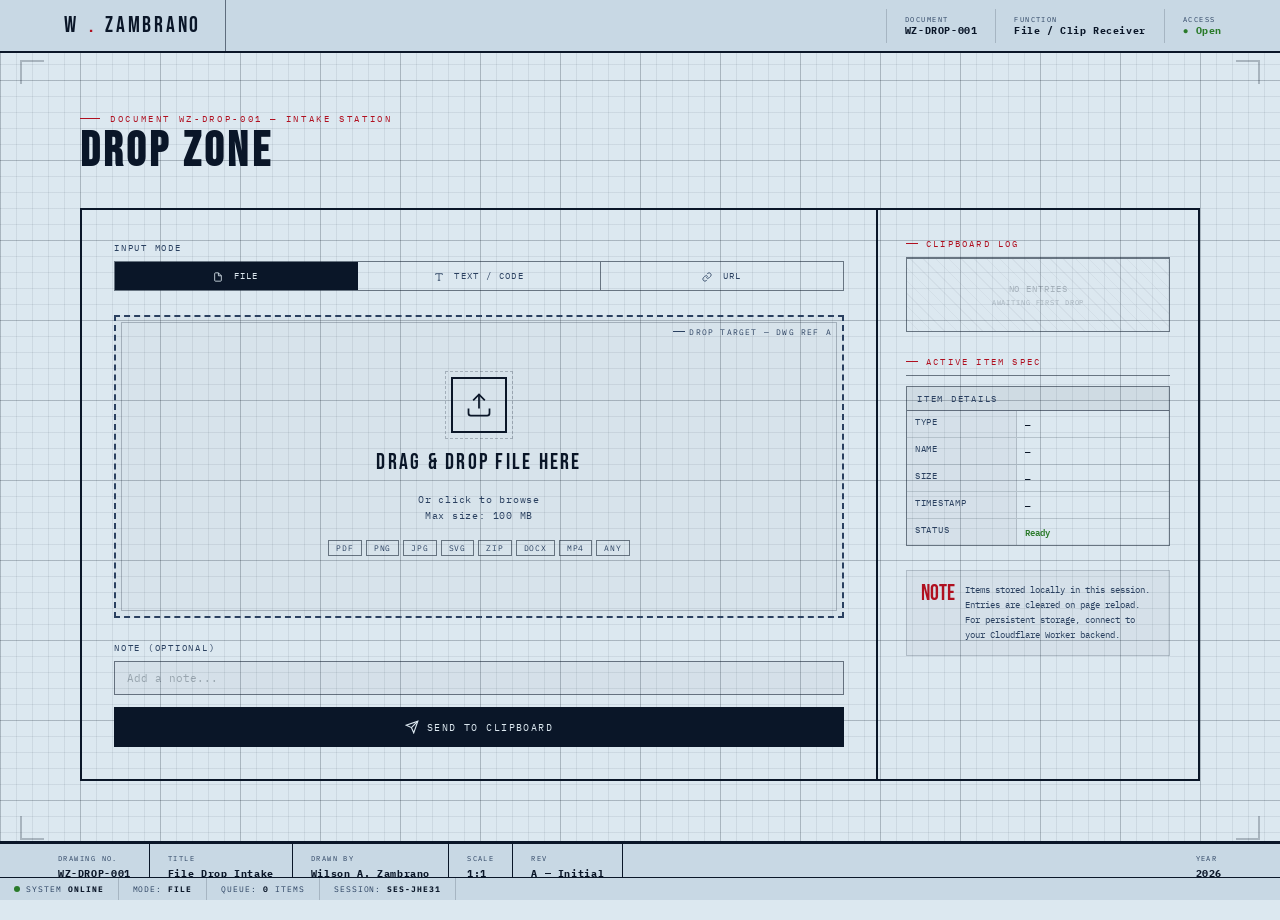
==== commit 71b7ab2d: "Added file drop feature" ====
--- a/index.html
+++ b/index.html
@@ -1,15 +1,14 @@
 <!DOCTYPE html>
-<html lang="en" class="scroll-smooth">
+<html lang="en">
 <head>
 <meta charset="UTF-8">
 <meta name="viewport" content="width=device-width, initial-scale=1.0">
-<title>Wilson Zambrano — Engineering Portfolio</title>
+<title>W.Zambrano — File Drop</title>
 <link href="https://fonts.googleapis.com/css2?family=Bebas+Neue&family=IBM+Plex+Mono:ital,wght@0,300;0,400;0,600;0,700;1,400&family=Crimson+Pro:ital,wght@0,400;0,600;1,400&display=swap" rel="stylesheet">
 <style>
 /* ═══════════════════════════════════════════
-   BLUEPRINT DESIGN SYSTEM
-   Aesthetic: Authentic technical drawing —
-   drafting paper, ink lines, callouts, title block
+   BLUEPRINT DESIGN SYSTEM — FILE DROP
+   Matches WZ-PORT-001 aesthetic
 ═══════════════════════════════════════════ */
 :root {
   --paper: #dce8f0;
@@ -20,21 +19,24 @@
   --blue: #1a3a5c;
   --red: #b01020;
   --gold: #8a6a00;
+  --green: #2a7a2a;
   --line: rgba(10,22,40,0.18);
   --line-bold: rgba(10,22,40,0.55);
   --white: #f4f8fc;
 }
 
 *, *::before, *::after { box-sizing: border-box; margin: 0; padding: 0; }
-
 html { scroll-behavior: smooth; }
 
 body {
   background: var(--paper);
   color: var(--ink);
   font-family: 'IBM Plex Mono', monospace;
+  min-height: 100vh;
   overflow-x: hidden;
   cursor: crosshair;
+  display: flex;
+  flex-direction: column;
 }
 
 /* Blueprint grid */
@@ -52,7 +54,7 @@
   z-index: 0;
 }
 
-/* ── NAV / HEADER ── */
+/* ── HEADER ── */
 #header {
   position: sticky;
   top: 0;
@@ -60,7 +62,6 @@
   background: var(--paper-dark);
   border-bottom: 2px solid var(--ink);
 }
-
 .nav-inner {
   display: flex;
   justify-content: space-between;
@@ -68,7 +69,6 @@
   max-width: 1200px;
   margin: 0 auto;
 }
-
 .nav-brand {
   font-family: 'Bebas Neue', sans-serif;
   font-size: 1.4rem;
@@ -82,64 +82,57 @@
   gap: 10px;
 }
 .nav-brand span { color: var(--red); }
-
-.nav-links {
-  display: flex;
-  align-items: stretch;
-}
-.nav-link {
-  font-size: 0.6rem;
+.nav-doc-ref {
+  display: flex;
+  align-items: center;
+  gap: 0;
+  margin-left: auto;
+}
+.nav-doc-cell {
+  padding: 6px 18px;
+  border-left: 1px solid var(--line);
+  display: flex;
+  flex-direction: column;
+  justify-content: center;
+}
+.nav-doc-key {
+  font-size: 0.45rem;
   text-transform: uppercase;
   letter-spacing: 0.2em;
   color: var(--ink-dim);
-  text-decoration: none;
-  padding: 0 18px;
-  border-left: 1px solid var(--line);
-  display: flex;
-  align-items: center;
-  transition: all 0.15s;
-  position: relative;
-}
-.nav-link::before {
-  content: attr(data-num);
-  position: absolute;
-  top: 6px; left: 6px;
-  font-size: 0.5rem;
-  color: var(--red);
-  opacity: 0.7;
-}
-.nav-link:hover { background: rgba(10,22,40,0.06); color: var(--ink); }
-.nav-link.active { background: var(--ink); color: var(--paper); }
-
-.nav-mobile-btn { display: none; padding: 12px 16px; cursor: pointer; border-left: 1px solid var(--line-bold); align-items: center; }
-#mobile-menu { display: none; border-top: 1px solid var(--line-bold); }
-#mobile-menu a { display: block; padding: 12px 24px; font-size: 0.65rem; text-transform: uppercase; letter-spacing: 0.15em; color: var(--ink-dim); text-decoration: none; border-bottom: 1px solid var(--line); }
-#mobile-menu a:hover { background: rgba(10,22,40,0.06); }
-
-/* ── SHARED SECTION FRAME ── */
-.section-frame {
+}
+.nav-doc-val {
+  font-size: 0.6rem;
+  font-weight: 700;
+  color: var(--ink);
+  letter-spacing: 0.06em;
+}
+
+/* ── MAIN ── */
+main {
+  flex: 1;
   position: relative;
   z-index: 1;
   max-width: 1200px;
   margin: 0 auto;
   padding: 60px 40px;
-}
-
-/* Drawing border frame */
-.drawing-border {
-  border: 2px solid var(--ink);
-  position: relative;
-  padding: 32px;
-}
-.drawing-border::before {
-  content: '';
-  position: absolute;
-  inset: 5px;
-  border: 0.5px solid var(--ink-faint);
+  width: 100%;
+}
+
+/* Corner registration marks */
+.reg-mark {
+  position: fixed;
+  width: 24px;
+  height: 24px;
+  z-index: 2;
   pointer-events: none;
 }
-
-/* Section title treatment */
+.reg-mark.tl { top: 60px; left: 20px; border-top: 2px solid var(--ink-faint); border-left: 2px solid var(--ink-faint); }
+.reg-mark.tr { top: 60px; right: 20px; border-top: 2px solid var(--ink-faint); border-right: 2px solid var(--ink-faint); }
+.reg-mark.bl { bottom: 60px; left: 20px; border-bottom: 2px solid var(--ink-faint); border-left: 2px solid var(--ink-faint); }
+.reg-mark.br { bottom: 60px; right: 20px; border-bottom: 2px solid var(--ink-faint); border-right: 2px solid var(--ink-faint); }
+
+/* Section label */
 .dwg-section-label {
   font-size: 0.55rem;
   text-transform: uppercase;
@@ -150,8 +143,13 @@
   align-items: center;
   gap: 10px;
 }
-.dwg-section-label::before { content: ''; display: inline-block; width: 20px; height: 1px; background: var(--red); }
-
+.dwg-section-label::before {
+  content: '';
+  display: inline-block;
+  width: 20px;
+  height: 1px;
+  background: var(--red);
+}
 .dwg-title {
   font-family: 'Bebas Neue', sans-serif;
   font-size: clamp(2rem, 4vw, 3rem);
@@ -161,522 +159,161 @@
   margin-bottom: 32px;
 }
 
-/* Callout balloon */
-.callout {
-  display: inline-flex;
+/* ── LAYOUT GRID ── */
+.drop-layout {
+  display: grid;
+  grid-template-columns: 1fr 320px;
+  gap: 0;
+  border: 2px solid var(--ink);
+}
+
+/* ── DROP ZONE ── */
+.drop-panel {
+  border-right: 2px solid var(--ink);
+  padding: 32px;
+  display: flex;
+  flex-direction: column;
+  gap: 24px;
+}
+
+#drop-zone {
+  position: relative;
+  border: 2px dashed var(--ink-dim);
+  padding: 60px 32px;
+  display: flex;
+  flex-direction: column;
   align-items: center;
-  gap: 0;
-}
-.callout-circle {
-  width: 28px; height: 28px;
-  border: 1.5px solid var(--ink);
-  border-radius: 50%;
-  display: flex; align-items: center; justify-content: center;
-  font-size: 0.65rem;
-  font-weight: 700;
-  color: var(--ink);
+  justify-content: center;
+  gap: 16px;
+  cursor: pointer;
+  transition: all 0.2s;
+  background: rgba(10,22,40,0.02);
+  min-height: 280px;
+  text-align: center;
+}
+#drop-zone::before {
+  content: '';
+  position: absolute;
+  inset: 5px;
+  border: 0.5px solid var(--ink-faint);
+  pointer-events: none;
+  transition: all 0.2s;
+}
+#drop-zone.drag-over {
+  border-color: var(--red);
+  background: rgba(176,16,32,0.04);
+}
+#drop-zone.drag-over::before {
+  border-color: var(--red);
+  opacity: 0.6;
+}
+#drop-zone.has-file {
+  border-style: solid;
+  border-color: var(--green);
+  background: rgba(42,122,42,0.04);
+}
+
+.drop-icon {
+  width: 56px;
+  height: 56px;
+  border: 2px solid var(--ink);
+  display: flex;
+  align-items: center;
+  justify-content: center;
+  position: relative;
   flex-shrink: 0;
-  background: var(--paper);
-}
-.callout-line {
-  width: 24px; height: 1px;
-  background: var(--ink);
-}
-
-/* Leader line annotation */
-.leader-label {
-  font-size: 0.6rem;
-  text-transform: uppercase;
-  letter-spacing: 0.12em;
-  color: var(--blue);
+}
+.drop-icon svg { width: 28px; height: 28px; stroke: var(--ink); }
+
+/* Dimension ticks on drop icon */
+.drop-icon::after {
+  content: '';
+  position: absolute;
+  inset: -8px;
+  border: 0.5px dashed var(--ink-faint);
+}
+
+.drop-callout {
+  position: absolute;
+  top: 10px;
+  right: 10px;
+  font-size: 0.5rem;
+  text-transform: uppercase;
+  letter-spacing: 0.15em;
+  color: var(--ink-dim);
   display: flex;
   align-items: center;
-  gap: 6px;
-}
-.leader-label::before {
+  gap: 4px;
+}
+.drop-callout::before {
   content: '';
   display: inline-block;
-  width: 16px; height: 1px;
-  background: var(--blue);
-}
-
-/* Reveal */
-.reveal { opacity: 0; transform: translateY(16px); transition: opacity 0.5s ease, transform 0.5s ease; }
-.reveal.visible { opacity: 1; transform: translateY(0); }
-
-/* ═══════════════════════════
-   HERO SECTION
-═══════════════════════════ */
-#home {
-  position: relative;
-  z-index: 1;
-  min-height: calc(100vh - 48px);
-  display: flex;
-  align-items: center;
-  overflow: hidden;
-}
-
-.hero-inner {
-  max-width: 1200px;
-  margin: 0 auto;
-  padding: 60px 40px;
-  width: 100%;
-  display: grid;
-  grid-template-columns: 1fr 1fr;
-  gap: 48px;
-  align-items: center;
-}
-
-/* Orthographic projection box */
-.ortho-box {
-  position: relative;
-  border: 2px solid var(--ink);
-}
-.ortho-box::after {
-  content: 'FRONT VIEW — SCALE 1:1';
-  position: absolute;
-  bottom: -22px; left: 0;
-  font-size: 0.5rem;
-  letter-spacing: 0.2em;
-  color: var(--ink-dim);
-  text-transform: uppercase;
-}
-
-.hero-photo {
-  width: 100%;
-  aspect-ratio: 1;
-  object-fit: cover;
-  display: block;
-  filter: sepia(0.3) contrast(1.1);
-}
-
-/* Photo absent fallback */
-.hero-photo-placeholder {
-  width: 100%; aspect-ratio: 1;
-  background: var(--paper-dark);
-  display: flex; align-items: center; justify-content: center;
-  font-size: 0.6rem; letter-spacing: 0.2em; color: var(--ink-dim);
-  text-transform: uppercase;
-}
-
-/* Dimension annotations around photo */
-.dim-top, .dim-right, .dim-left {
-  position: absolute;
-  font-size: 0.5rem;
-  color: var(--ink-dim);
-  letter-spacing: 0.1em;
-  display: flex;
-  align-items: center;
-  gap: 4px;
-}
-.dim-top { top: -20px; left: 0; right: 0; justify-content: center; }
-.dim-right { right: -44px; top: 0; bottom: 0; flex-direction: column; justify-content: center; writing-mode: vertical-rl; }
-.dim-left { left: -44px; top: 0; bottom: 0; flex-direction: column; justify-content: center; writing-mode: vertical-rl; transform: rotate(180deg); }
-.dim-line { flex: 1; height: 1px; background: var(--ink-dim); min-width: 12px; min-height: 12px; }
-
-/* Hero text column */
-.hero-text { padding: 20px 0 20px 20px; }
-
-.hero-eyebrow {
-  font-size: 0.6rem;
-  text-transform: uppercase;
-  letter-spacing: 0.3em;
-  color: var(--red);
-  margin-bottom: 16px;
-  display: flex;
-  align-items: center;
-  gap: 10px;
-}
-.hero-eyebrow::before { content: ''; display: inline-block; width: 32px; height: 1px; background: var(--red); }
-
-h1.hero-name {
+  width: 12px;
+  height: 1px;
+  background: var(--ink-dim);
+}
+
+.drop-label {
   font-family: 'Bebas Neue', sans-serif;
-  font-size: clamp(3.5rem, 6vw, 6rem);
-  line-height: 0.9;
-  letter-spacing: 0.04em;
-  color: var(--ink);
-  margin-bottom: 6px;
-}
-h1.hero-name em {
-  font-style: normal;
-  color: var(--red);
-  display: block;
-}
-
-.hero-title {
-  font-family: 'Bebas Neue', sans-serif;
-  font-size: 1.1rem;
-  letter-spacing: 0.2em;
-  color: var(--blue);
-  margin-bottom: 24px;
-  padding-bottom: 20px;
-  border-bottom: 1px solid var(--line-bold);
-}
-
-.hero-desc {
-  font-family: 'Crimson Pro', serif;
-  font-size: 1rem;
-  line-height: 1.75;
-  color: var(--ink-dim);
-  margin-bottom: 28px;
-}
-.hero-desc strong { color: var(--ink); font-weight: 600; }
-
-/* Spec table */
-.spec-table {
-  border: 1px solid var(--line-bold);
-  margin-bottom: 28px;
-  font-size: 0.6rem;
-}
-.spec-row {
-  display: flex;
-  border-bottom: 1px solid var(--line);
-}
-.spec-row:last-child { border-bottom: none; }
-.spec-key {
-  flex: 0 0 130px;
-  padding: 6px 10px;
-  text-transform: uppercase;
-  letter-spacing: 0.1em;
-  color: var(--ink-dim);
-  background: rgba(10,22,40,0.04);
-  border-right: 1px solid var(--line);
-}
-.spec-val {
-  padding: 6px 10px;
-  color: var(--ink);
-  font-weight: 600;
-  letter-spacing: 0.05em;
-}
-
-.hero-cta { display: flex; gap: 12px; flex-wrap: wrap; }
-
-/* ── Buttons ── */
-.btn {
-  font-family: 'IBM Plex Mono', monospace;
-  font-size: 0.6rem;
-  text-transform: uppercase;
-  letter-spacing: 0.15em;
-  padding: 10px 22px;
-  cursor: pointer;
-  text-decoration: none;
-  display: inline-flex;
-  align-items: center;
-  gap: 8px;
-  transition: all 0.15s;
-  border: none;
-}
-.btn-solid { background: var(--ink); color: var(--paper); }
-.btn-solid:hover { background: var(--blue); }
-.btn-outline { background: transparent; color: var(--ink); border: 1.5px solid var(--ink); }
-.btn-outline:hover { background: rgba(10,22,40,0.07); }
-.btn-sm { padding: 7px 14px; font-size: 0.55rem; }
-
-/* ═══════════════════════════
-   ABOUT
-═══════════════════════════ */
-#about { background: transparent; }
-
-.about-grid {
-  display: grid;
-  grid-template-columns: 1fr 2fr;
-  gap: 0;
-  border: 2px solid var(--ink);
-}
-.about-left {
-  border-right: 2px solid var(--ink);
-  padding: 28px;
-  display: flex;
-  flex-direction: column;
-  gap: 24px;
-}
-.about-right { padding: 28px; }
-
-.institution-badge {
-  border: 1px solid var(--line-bold);
-  padding: 16px;
-  text-align: center;
-}
-.institution-badge img {
-  max-width: 120px;
-  width: 100%;
-  filter: sepia(1) contrast(1.2) opacity(0.7);
-  margin-bottom: 8px;
-  display: block;
-  margin-left: auto;
-  margin-right: auto;
-}
-.institution-badge p {
-  font-size: 0.55rem;
-  text-transform: uppercase;
-  letter-spacing: 0.2em;
-  color: var(--ink-dim);
-  margin-bottom: 2px;
-}
-.institution-badge strong {
-  font-size: 0.65rem;
+  font-size: 1.4rem;
   letter-spacing: 0.1em;
   color: var(--ink);
-  display: block;
-}
-
-/* Skills blocks */
-.skills-section-title {
-  font-size: 0.55rem;
-  text-transform: uppercase;
-  letter-spacing: 0.25em;
-  color: var(--red);
-  margin-bottom: 10px;
-  padding-bottom: 6px;
-  border-bottom: 1px solid var(--line-bold);
-}
-.skills-grid {
-  display: grid;
-  grid-template-columns: 1fr 1fr 1fr;
-  gap: 0;
-  border: 1px solid var(--line-bold);
-  margin-bottom: 16px;
-}
-.skill-col {
-  padding: 14px;
-  border-right: 1px solid var(--line);
-}
-.skill-col:last-child { border-right: none; }
-.skill-col-title {
-  font-size: 0.55rem;
-  text-transform: uppercase;
-  letter-spacing: 0.15em;
-  color: var(--blue);
-  margin-bottom: 10px;
-  padding-bottom: 6px;
-  border-bottom: 1px solid var(--line);
-}
-.skill-item {
+}
+.drop-sub {
   font-size: 0.6rem;
   color: var(--ink-dim);
-  padding: 3px 0;
-  display: flex;
-  align-items: center;
-  gap: 6px;
-  letter-spacing: 0.04em;
-}
-.skill-item::before {
-  content: '—';
-  color: var(--red);
+  letter-spacing: 0.08em;
+  line-height: 1.7;
+}
+.drop-formats {
+  display: flex;
+  flex-wrap: wrap;
+  gap: 4px;
+  justify-content: center;
+}
+.format-tag {
   font-size: 0.5rem;
-}
-
-/* ═══════════════════════════
-   PROJECTS
-═══════════════════════════ */
-#projects { background: rgba(10,22,40,0.02); }
-
-.projects-grid {
-  display: grid;
-  grid-template-columns: repeat(3, 1fr);
-  gap: 0;
-  border: 2px solid var(--ink);
-}
-
-.project-card {
-  border-right: 1px solid var(--line-bold);
-  border-bottom: 1px solid var(--line-bold);
-  position: relative;
-  overflow: hidden;
-  transition: background 0.2s;
-  display: flex;
-  flex-direction: column;
-}
-.project-card:nth-child(3n) { border-right: none; }
-.project-card:nth-last-child(-n+3) { border-bottom: none; }
-.project-card:hover { background: rgba(10,22,40,0.04); }
-
-/* Corner callout number */
-.card-callout {
-  position: absolute;
-  top: 12px; right: 12px;
-  width: 22px; height: 22px;
-  border: 1.5px solid var(--ink);
-  border-radius: 50%;
-  display: flex; align-items: center; justify-content: center;
-  font-size: 0.55rem;
-  font-weight: 700;
-  color: var(--ink);
-  background: var(--paper);
-}
-
-.card-img-wrap {
-  height: 140px;
-  overflow: hidden;
-  border-bottom: 1px solid var(--line-bold);
-  position: relative;
-  background: var(--paper-dark);
-}
-.card-img-wrap::after {
-  content: '';
-  position: absolute;
-  inset: 0;
-  background: linear-gradient(to bottom, transparent 60%, rgba(10,22,40,0.15));
-}
-.card-img-wrap img {
-  width: 100%; height: 100%;
-  object-fit: cover;
-  object-position: center;
-  filter: sepia(0.2) contrast(1.05);
-  transition: transform 0.4s ease;
-}
-.project-card:hover .card-img-wrap img { transform: scale(1.04); }
-
-.card-body {
-  padding: 18px;
-  flex: 1;
-  display: flex;
-  flex-direction: column;
-}
-
-.card-section-tag {
-  font-size: 0.5rem;
-  text-transform: uppercase;
-  letter-spacing: 0.2em;
-  color: var(--red);
-  margin-bottom: 6px;
-  display: flex;
-  align-items: center;
-  gap: 6px;
-}
-.card-section-tag::before { content: ''; display: inline-block; width: 12px; height: 1px; background: var(--red); }
-
-.card-title {
-  font-family: 'Bebas Neue', sans-serif;
-  font-size: 1.05rem;
-  letter-spacing: 0.06em;
-  color: var(--ink);
-  margin-bottom: 8px;
-  line-height: 1.15;
-}
-
-.card-tags {
-  display: flex; gap: 4px; flex-wrap: wrap; margin-bottom: 10px;
-}
-.card-tag {
-  font-size: 0.5rem;
   text-transform: uppercase;
   letter-spacing: 0.1em;
-  padding: 2px 6px;
+  padding: 2px 7px;
   border: 1px solid var(--line-bold);
   color: var(--ink-dim);
 }
 
-.card-desc {
-  font-family: 'Crimson Pro', serif;
-  font-size: 0.9rem;
-  line-height: 1.6;
+#file-input { display: none; }
+
+/* Text area toggle */
+.input-mode-toggle {
+  display: flex;
+  border: 1px solid var(--line-bold);
+  overflow: hidden;
+}
+.mode-btn {
+  flex: 1;
+  font-family: 'IBM Plex Mono', monospace;
+  font-size: 0.55rem;
+  text-transform: uppercase;
+  letter-spacing: 0.15em;
+  padding: 8px 12px;
+  cursor: pointer;
+  background: transparent;
+  border: none;
   color: var(--ink-dim);
-  flex: 1;
-  margin-bottom: 14px;
-}
-.card-desc strong { color: var(--ink); font-weight: 600; }
-
-/* ═══════════════════════════
-   RESUME
-═══════════════════════════ */
-#resume { background: transparent; }
-
-.resume-wrap {
-  max-width: 780px;
-  margin: 0 auto;
-}
-.resume-frame {
-  border: 2px solid var(--ink);
-  position: relative;
-  overflow: hidden;
-}
-.resume-frame::before {
-  content: 'DOCUMENT WZ-CV-001 — CLICK TO OPEN PDF';
-  position: absolute;
-  bottom: 0; left: 0; right: 0;
-  background: var(--ink);
-  color: var(--paper);
-  font-size: 0.55rem;
-  text-align: center;
-  padding: 8px;
-  letter-spacing: 0.2em;
-  text-transform: uppercase;
-  transform: translateY(100%);
-  transition: transform 0.2s;
-  z-index: 2;
-}
-.resume-frame:hover::before { transform: translateY(0); }
-.resume-frame img {
-  width: 100%;
-  display: block;
-  filter: sepia(0.1) contrast(1.05);
-  transition: filter 0.2s;
-}
-.resume-frame:hover img { filter: sepia(0.2) brightness(0.97); }
-
-/* ═══════════════════════════
-   CONTACT
-═══════════════════════════ */
-#contact { background: rgba(10,22,40,0.02); }
-
-.contact-grid {
-  display: grid;
-  grid-template-columns: 1fr 1fr;
-  gap: 0;
-  border: 2px solid var(--ink);
-}
-.contact-left {
-  border-right: 2px solid var(--ink);
-  padding: 36px;
-}
-.contact-right { padding: 36px; }
-
-.contact-status {
-  display: flex;
-  align-items: center;
-  gap: 8px;
-  font-size: 0.6rem;
-  text-transform: uppercase;
-  letter-spacing: 0.15em;
-  color: var(--blue);
-  margin-bottom: 20px;
-}
-.status-dot {
-  width: 7px; height: 7px;
-  border-radius: 50%;
-  background: #2a7a2a;
-  animation: blink 2s ease infinite;
-}
-@keyframes blink { 0%,100%{opacity:1} 50%{opacity:0.3} }
-
-.contact-note {
-  font-family: 'Crimson Pro', serif;
-  font-size: 1.05rem;
-  line-height: 1.7;
-  color: var(--ink-dim);
-  margin-bottom: 24px;
-}
-.contact-note strong { color: var(--ink); font-weight: 600; }
-
-.contact-links { display: flex; flex-direction: column; gap: 8px; }
-.contact-link {
-  display: flex;
-  align-items: center;
-  gap: 10px;
-  font-size: 0.65rem;
-  color: var(--blue);
-  text-decoration: none;
-  padding: 8px 10px;
-  border: 1px solid var(--line);
   transition: all 0.15s;
-  letter-spacing: 0.05em;
-}
-.contact-link:hover { background: var(--ink); color: var(--paper); border-color: var(--ink); }
-.contact-link-icon { font-size: 0.75rem; }
-
-/* Form */
-.form-group { margin-bottom: 14px; }
+  border-right: 1px solid var(--line-bold);
+}
+.mode-btn:last-child { border-right: none; }
+.mode-btn.active { background: var(--ink); color: var(--paper); }
+
+#text-panel {
+  display: none;
+  flex-direction: column;
+  gap: 12px;
+}
+#text-panel.visible { display: flex; }
+#drop-panel-inner.text-mode #drop-zone { display: none; }
+#drop-panel-inner.text-mode #text-panel { display: flex; }
+
 .form-label {
   display: block;
   font-size: 0.55rem;
@@ -696,19 +333,337 @@
   outline: none;
   transition: border-color 0.15s;
   -webkit-appearance: none;
+  resize: vertical;
 }
 .form-input:focus, .form-textarea:focus { border-color: var(--ink); background: rgba(10,22,40,0.06); }
 .form-input::placeholder, .form-textarea::placeholder { color: rgba(10,22,40,0.3); }
-.form-row { display: grid; grid-template-columns: 1fr 1fr; gap: 12px; }
-
-/* ═══════════════════════════
-   TITLE BLOCK (footer)
-═══════════════════════════ */
+
+/* URL mode */
+#url-panel {
+  display: none;
+  flex-direction: column;
+  gap: 12px;
+}
+#url-panel.visible { display: flex; }
+
+/* ── SUBMIT ── */
+.btn {
+  font-family: 'IBM Plex Mono', monospace;
+  font-size: 0.6rem;
+  text-transform: uppercase;
+  letter-spacing: 0.15em;
+  padding: 10px 22px;
+  cursor: pointer;
+  text-decoration: none;
+  display: inline-flex;
+  align-items: center;
+  justify-content: center;
+  gap: 8px;
+  transition: all 0.15s;
+  border: none;
+}
+.btn-solid { background: var(--ink); color: var(--paper); width: 100%; padding: 13px; }
+.btn-solid:hover { background: var(--blue); }
+.btn-solid:disabled { opacity: 0.4; cursor: not-allowed; }
+.btn-outline { background: transparent; color: var(--ink); border: 1.5px solid var(--ink); }
+.btn-outline:hover { background: rgba(10,22,40,0.07); }
+
+/* ── SIDEBAR ── */
+.sidebar {
+  padding: 28px;
+  display: flex;
+  flex-direction: column;
+  gap: 24px;
+}
+
+/* Clipboard log */
+.log-title {
+  font-size: 0.55rem;
+  text-transform: uppercase;
+  letter-spacing: 0.25em;
+  color: var(--red);
+  padding-bottom: 8px;
+  border-bottom: 1px solid var(--line-bold);
+  display: flex;
+  align-items: center;
+  gap: 8px;
+}
+.log-title::before { content: ''; display: inline-block; width: 12px; height: 1px; background: var(--red); }
+
+.log-list {
+  display: flex;
+  flex-direction: column;
+  gap: 0;
+  border: 1px solid var(--line-bold);
+  max-height: 360px;
+  overflow-y: auto;
+}
+.log-empty {
+  padding: 24px 16px;
+  text-align: center;
+  font-size: 0.55rem;
+  color: var(--ink-faint);
+  letter-spacing: 0.1em;
+  text-transform: uppercase;
+  background-image: repeating-linear-gradient(
+    45deg,
+    transparent,
+    transparent 8px,
+    rgba(10,22,40,0.04) 8px,
+    rgba(10,22,40,0.04) 9px
+  );
+}
+.log-item {
+  display: flex;
+  flex-direction: column;
+  padding: 10px 12px;
+  border-bottom: 1px solid var(--line);
+  transition: background 0.15s;
+  cursor: pointer;
+  position: relative;
+}
+.log-item:last-child { border-bottom: none; }
+.log-item:hover { background: rgba(10,22,40,0.05); }
+.log-item-header {
+  display: flex;
+  align-items: center;
+  justify-content: space-between;
+  gap: 8px;
+  margin-bottom: 3px;
+}
+.log-type-badge {
+  font-size: 0.45rem;
+  text-transform: uppercase;
+  letter-spacing: 0.12em;
+  padding: 1px 5px;
+  border: 1px solid var(--line-bold);
+  color: var(--blue);
+  flex-shrink: 0;
+}
+.log-type-badge.file-type { color: var(--red); border-color: var(--red); }
+.log-type-badge.url-type { color: var(--gold); border-color: var(--gold); }
+.log-name {
+  font-size: 0.6rem;
+  color: var(--ink);
+  font-weight: 600;
+  white-space: nowrap;
+  overflow: hidden;
+  text-overflow: ellipsis;
+  flex: 1;
+  letter-spacing: 0.03em;
+}
+.log-meta {
+  font-size: 0.5rem;
+  color: var(--ink-dim);
+  letter-spacing: 0.08em;
+  display: flex;
+  gap: 8px;
+}
+.log-actions {
+  display: flex;
+  gap: 6px;
+  margin-top: 6px;
+}
+.log-btn {
+  font-family: 'IBM Plex Mono', monospace;
+  font-size: 0.5rem;
+  text-transform: uppercase;
+  letter-spacing: 0.1em;
+  padding: 3px 8px;
+  cursor: pointer;
+  background: transparent;
+  border: 1px solid var(--line-bold);
+  color: var(--ink-dim);
+  transition: all 0.12s;
+}
+.log-btn:hover { background: var(--ink); color: var(--paper); border-color: var(--ink); }
+.log-btn.danger:hover { background: var(--red); border-color: var(--red); }
+
+/* Spec panel */
+.spec-block {
+  border: 1px solid var(--line-bold);
+  font-size: 0.55rem;
+}
+.spec-block-header {
+  background: rgba(10,22,40,0.06);
+  padding: 6px 10px;
+  border-bottom: 1px solid var(--line-bold);
+  text-transform: uppercase;
+  letter-spacing: 0.2em;
+  color: var(--ink-dim);
+}
+.spec-row {
+  display: flex;
+  border-bottom: 1px solid var(--line);
+}
+.spec-row:last-child { border-bottom: none; }
+.spec-key {
+  flex: 0 0 110px;
+  padding: 5px 8px;
+  text-transform: uppercase;
+  letter-spacing: 0.08em;
+  color: var(--ink-dim);
+  background: rgba(10,22,40,0.03);
+  border-right: 1px solid var(--line);
+}
+.spec-val {
+  padding: 5px 8px;
+  color: var(--ink);
+  font-weight: 600;
+  word-break: break-all;
+}
+.spec-val.green { color: var(--green); }
+.spec-val.red { color: var(--red); }
+
+/* ── PREVIEW OVERLAY ── */
+#preview-overlay {
+  display: none;
+  position: fixed;
+  inset: 0;
+  z-index: 200;
+  background: rgba(10,22,40,0.8);
+  align-items: center;
+  justify-content: center;
+  padding: 40px;
+}
+#preview-overlay.open { display: flex; }
+.preview-modal {
+  background: var(--paper);
+  border: 2px solid var(--ink);
+  max-width: 760px;
+  width: 100%;
+  max-height: 80vh;
+  display: flex;
+  flex-direction: column;
+  position: relative;
+}
+.preview-header {
+  display: flex;
+  align-items: center;
+  justify-content: space-between;
+  padding: 10px 16px;
+  border-bottom: 2px solid var(--ink);
+  background: var(--paper-dark);
+  flex-shrink: 0;
+}
+.preview-title {
+  font-family: 'Bebas Neue', sans-serif;
+  font-size: 1rem;
+  letter-spacing: 0.1em;
+  color: var(--ink);
+}
+.preview-close {
+  font-family: 'IBM Plex Mono', monospace;
+  font-size: 0.55rem;
+  text-transform: uppercase;
+  letter-spacing: 0.15em;
+  padding: 5px 10px;
+  cursor: pointer;
+  background: transparent;
+  border: 1px solid var(--line-bold);
+  color: var(--ink-dim);
+  transition: all 0.12s;
+}
+.preview-close:hover { background: var(--ink); color: var(--paper); }
+.preview-content {
+  overflow: auto;
+  padding: 24px;
+  flex: 1;
+}
+.preview-text {
+  font-family: 'Crimson Pro', serif;
+  font-size: 1rem;
+  line-height: 1.8;
+  color: var(--ink-dim);
+  white-space: pre-wrap;
+  word-break: break-word;
+}
+.preview-url {
+  font-size: 0.75rem;
+  color: var(--blue);
+  word-break: break-all;
+  padding: 12px;
+  border: 1px solid var(--line-bold);
+  background: rgba(10,22,40,0.03);
+}
+.preview-img {
+  max-width: 100%;
+  border: 1px solid var(--line-bold);
+  display: block;
+}
+.preview-pdf-note {
+  font-size: 0.65rem;
+  color: var(--ink-dim);
+  text-align: center;
+  padding: 32px;
+}
+
+/* ── TOAST ── */
+#toast {
+  position: fixed;
+  bottom: 80px;
+  left: 50%;
+  transform: translateX(-50%) translateY(20px);
+  background: var(--ink);
+  color: var(--paper);
+  font-size: 0.6rem;
+  text-transform: uppercase;
+  letter-spacing: 0.15em;
+  padding: 10px 22px;
+  border: 1px solid var(--line-bold);
+  opacity: 0;
+  transition: opacity 0.2s, transform 0.2s;
+  pointer-events: none;
+  z-index: 300;
+  white-space: nowrap;
+}
+#toast.show {
+  opacity: 1;
+  transform: translateX(-50%) translateY(0);
+}
+#toast.error {
+  background: var(--red);
+}
+
+/* ── STATUS BAR ── */
+#status-bar {
+  position: fixed;
+  bottom: 0;
+  left: 0;
+  right: 0;
+  z-index: 50;
+  background: var(--paper-dark);
+  border-top: 1px solid var(--ink);
+  display: flex;
+  align-items: stretch;
+  font-size: 0.5rem;
+}
+.status-cell {
+  padding: 6px 14px;
+  border-right: 1px solid var(--line);
+  display: flex;
+  align-items: center;
+  gap: 6px;
+  color: var(--ink-dim);
+  text-transform: uppercase;
+  letter-spacing: 0.12em;
+}
+.status-cell strong { color: var(--ink); font-weight: 700; }
+.status-dot {
+  width: 6px; height: 6px;
+  border-radius: 50%;
+  background: var(--green);
+  animation: blink 2s ease infinite;
+}
+@keyframes blink { 0%,100%{opacity:1} 50%{opacity:0.3} }
+
+/* ── FOOTER ── */
 footer {
   position: relative;
   z-index: 1;
   border-top: 3px solid var(--ink);
   background: var(--paper-dark);
+  margin-bottom: 30px; /* status bar space */
 }
 .title-block {
   max-width: 1200px;
@@ -726,611 +681,631 @@
   min-width: 0;
 }
 .tb-cell:last-child { border-right: none; margin-left: auto; }
-.tb-key {
-  font-size: 0.45rem;
-  text-transform: uppercase;
-  letter-spacing: 0.2em;
-  color: var(--ink-dim);
-}
-.tb-val {
-  font-size: 0.65rem;
-  font-weight: 700;
-  color: var(--ink);
-  letter-spacing: 0.06em;
-  white-space: nowrap;
-}
-.footer-links { display: flex; gap: 0; }
-.footer-link {
-  font-size: 0.55rem;
-  text-transform: uppercase;
-  letter-spacing: 0.15em;
-  color: var(--ink-dim);
-  text-decoration: none;
-  padding: 0 16px;
-  border-left: 1px solid var(--ink);
-  display: flex;
-  align-items: center;
-  transition: color 0.15s;
-}
-.footer-link:hover { color: var(--ink); }
-
-/* ── Cross-hatch pattern for empty card ── */
-.hatch-bg {
-  background-image: repeating-linear-gradient(
-    45deg,
-    transparent,
-    transparent 8px,
-    rgba(10,22,40,0.06) 8px,
-    rgba(10,22,40,0.06) 9px
-  );
-}
-
-/* ── Responsive ── */
+.tb-key { font-size: 0.45rem; text-transform: uppercase; letter-spacing: 0.2em; color: var(--ink-dim); }
+.tb-val { font-size: 0.65rem; font-weight: 700; color: var(--ink); letter-spacing: 0.06em; white-space: nowrap; }
+
+/* ── RESPONSIVE ── */
 @media (max-width: 900px) {
-  .hero-inner { grid-template-columns: 1fr; }
-  .about-grid { grid-template-columns: 1fr; }
-  .about-left { border-right: none; border-bottom: 2px solid var(--ink); }
-  .skills-grid { grid-template-columns: 1fr 1fr; }
-  .projects-grid { grid-template-columns: 1fr 1fr; }
-  .project-card:nth-child(3n) { border-right: 1px solid var(--line-bold); }
-  .project-card:nth-child(2n) { border-right: none; }
-  .contact-grid { grid-template-columns: 1fr; }
-  .contact-left { border-right: none; border-bottom: 2px solid var(--ink); }
-  .nav-links { display: none; }
-  .nav-mobile-btn { display: flex; }
-  .section-frame { padding: 40px 20px; }
-  .hero-inner { padding: 40px 20px; }
-}
-
+  .drop-layout { grid-template-columns: 1fr; }
+  .drop-panel { border-right: none; border-bottom: 2px solid var(--ink); }
+  main { padding: 40px 20px; }
+  .nav-doc-ref { display: none; }
+}
 @media (max-width: 560px) {
-  .projects-grid { grid-template-columns: 1fr; }
-  .project-card { border-right: none !important; }
-  .skills-grid { grid-template-columns: 1fr; }
-  .skill-col { border-right: none; border-bottom: 1px solid var(--line); }
-  .form-row { grid-template-columns: 1fr; }
   .title-block { flex-wrap: wrap; }
   .tb-cell { flex: 1 1 50%; border-bottom: 1px solid var(--line); }
-  .footer-links { flex-direction: column; }
-  .footer-link { border-left: none; border-top: 1px solid var(--line); padding: 10px 18px; }
 }
 </style>
 </head>
 <body>
 
-<!-- ═════════════════════════ HEADER ═════════════════════════ -->
+<!-- Registration marks -->
+<div class="reg-mark tl"></div>
+<div class="reg-mark tr"></div>
+<div class="reg-mark bl"></div>
+<div class="reg-mark br"></div>
+
+<!-- ═════ HEADER ═════ -->
 <header id="header">
   <nav class="nav-inner">
-    <a href="#home" class="nav-brand">W<span>.</span>Zambrano</a>
-    <div class="nav-links">
-      <a href="#home"     class="nav-link" data-num="01">Home</a>
-      <a href="#about"    class="nav-link" data-num="02">About</a>
-      <a href="#projects" class="nav-link" data-num="03">Projects</a>
-      <a href="#resume"   class="nav-link" data-num="04">Resume</a>
-      <a href="#contact"  class="nav-link" data-num="05">Contact</a>
-    </div>
-    <button class="nav-mobile-btn" id="menu-button" aria-label="Menu">
-      <svg width="20" height="20" viewBox="0 0 24 24" fill="none" stroke="currentColor" stroke-width="2"><path d="M4 6h16M4 12h16m-7 6h7"/></svg>
-    </button>
-  </nav>
-  <div id="mobile-menu">
-    <a href="#home">01 — Home</a>
-    <a href="#about">02 — About</a>
-    <a href="#projects">03 — Projects</a>
-    <a href="#resume">04 — Resume</a>
-    <a href="#contact">05 — Contact</a>
-  </div>
-</header>
-
-<main>
-
-<!-- ═════════════════════════ HERO ═════════════════════════ -->
-<section id="home">
-  <!-- Corner registration marks -->
-  <div style="position:absolute;top:20px;left:20px;width:24px;height:24px;border-top:2px solid var(--ink-faint);border-left:2px solid var(--ink-faint);z-index:2;"></div>
-  <div style="position:absolute;top:20px;right:20px;width:24px;height:24px;border-top:2px solid var(--ink-faint);border-right:2px solid var(--ink-faint);z-index:2;"></div>
-  <div style="position:absolute;bottom:20px;left:20px;width:24px;height:24px;border-bottom:2px solid var(--ink-faint);border-left:2px solid var(--ink-faint);z-index:2;"></div>
-  <div style="position:absolute;bottom:20px;right:20px;width:24px;height:24px;border-bottom:2px solid var(--ink-faint);border-right:2px solid var(--ink-faint);z-index:2;"></div>
-
-  <div class="hero-inner">
-
-    <!-- Left: Photo as orthographic view -->
-    <div style="position:relative; padding: 40px 48px 32px 20px;">
-      <div class="ortho-box">
-        <!-- dimension top -->
-        <div class="dim-top">
-          <div class="dim-line"></div>
-          <span>287 mm</span>
-          <div class="dim-line"></div>
-        </div>
-        <!-- dimension right -->
-        <div class="dim-right">
-          <div class="dim-line" style="width:1px;min-height:12px;"></div>
-          <span>287 mm</span>
-          <div class="dim-line" style="width:1px;min-height:12px;"></div>
-        </div>
-
-        <img src="AboutImg.jpeg" alt="Wilson Zambrano" class="hero-photo" onerror="this.outerHTML='<div class=\'hero-photo-placeholder\'>PHOTO<br>AboutImg.jpeg</div>'">
+    <a href="index.html" class="nav-brand">W<span>.</span>Zambrano</a>
+    <div class="nav-doc-ref">
+      <div class="nav-doc-cell">
+        <span class="nav-doc-key">Document</span>
+        <span class="nav-doc-val">WZ-DROP-001</span>
       </div>
-
-      <!-- Section indicator -->
-      <div style="position:absolute;bottom:8px;left:20px;font-size:0.5rem;letter-spacing:0.2em;color:var(--ink-dim);text-transform:uppercase;">SECTION A-A</div>
-
-      <!-- Detail callout circles -->
-      <div style="position:absolute;top:54px;left:6px;display:flex;flex-direction:column;gap:8px;">
-        <div class="callout"><div class="callout-circle" style="font-size:0.5rem;">ME</div></div>
-        <div class="callout"><div class="callout-circle" style="font-size:0.5rem;">FL</div></div>
-        <div class="callout"><div class="callout-circle" style="font-size:0.5rem;">AE</div></div>
+      <div class="nav-doc-cell">
+        <span class="nav-doc-key">Function</span>
+        <span class="nav-doc-val">File / Clip Receiver</span>
+      </div>
+      <div class="nav-doc-cell">
+        <span class="nav-doc-key">Access</span>
+        <span class="nav-doc-val" style="color:var(--green);">● Open</span>
       </div>
     </div>
-
-    <!-- Right: Text -->
-    <div class="hero-text">
-      <p class="hero-eyebrow">Drawing No. WZ-PORT-001</p>
-
-      <h1 class="hero-name">
-        Wilson<br>Adrian
-        <em>Zambrano.</em>
-      </h1>
-
-      <p class="hero-title">Mechanical Engineer &amp; Mechatronic Designer</p>
-
-      <p class="hero-desc">
-        Specializing in <strong>Fluid Dynamics</strong>, <strong>Mechanical Design</strong>, and <strong>Autonomous Systems</strong>. I bridge the gap between theoretical analysis and physical fabrication — from fish hydrodynamics to aerospace mating systems.
-      </p>
-
-      <div class="spec-table">
-        <div class="spec-row">
-          <span class="spec-key">Institution</span>
-          <span class="spec-val">Harvey Mudd College</span>
-        </div>
-        <div class="spec-row">
-          <span class="spec-key">Graduation</span>
-          <span class="spec-val">Class of 2026</span>
-        </div>
-        <div class="spec-row">
-          <span class="spec-key">Discipline</span>
-          <span class="spec-val">Engineering (ME + Mechatronics)</span>
-        </div>
-        <div class="spec-row">
-          <span class="spec-key">Status</span>
-          <span class="spec-val" style="color:#2a7a2a;">● Seeking Full-Time Roles</span>
-        </div>
-        <div class="spec-row">
-          <span class="spec-key">Tolerance</span>
-          <span class="spec-val">± 0.001" on all critical dims</span>
+  </nav>
+</header>
+
+<!-- ═════ MAIN ═════ -->
+<main>
+  <div style="margin-bottom:28px;">
+    <p class="dwg-section-label">Document WZ-DROP-001 — Intake Station</p>
+    <h1 class="dwg-title">Drop Zone</h1>
+  </div>
+
+  <div class="drop-layout">
+
+    <!-- ══ LEFT: INPUT PANEL ══ -->
+    <div class="drop-panel">
+
+      <!-- Mode toggle -->
+      <div>
+        <p class="form-label" style="margin-bottom:8px;">Input Mode</p>
+        <div class="input-mode-toggle">
+          <button class="mode-btn active" data-mode="file" onclick="switchMode('file')">
+            <svg width="10" height="10" viewBox="0 0 24 24" fill="none" stroke="currentColor" stroke-width="2" style="display:inline;vertical-align:middle;margin-right:4px;"><path d="M13 2H6a2 2 0 00-2 2v16a2 2 0 002 2h12a2 2 0 002-2V9z"/><polyline points="13 2 13 9 20 9"/></svg>
+            File
+          </button>
+          <button class="mode-btn" data-mode="text" onclick="switchMode('text')">
+            <svg width="10" height="10" viewBox="0 0 24 24" fill="none" stroke="currentColor" stroke-width="2" style="display:inline;vertical-align:middle;margin-right:4px;"><polyline points="4 7 4 4 20 4 20 7"/><line x1="9" y1="20" x2="15" y2="20"/><line x1="12" y1="4" x2="12" y2="20"/></svg>
+            Text / Code
+          </button>
+          <button class="mode-btn" data-mode="url" onclick="switchMode('url')">
+            <svg width="10" height="10" viewBox="0 0 24 24" fill="none" stroke="currentColor" stroke-width="2" style="display:inline;vertical-align:middle;margin-right:4px;"><path d="M10 13a5 5 0 007.54.54l3-3a5 5 0 00-7.07-7.07l-1.72 1.71"/><path d="M14 11a5 5 0 00-7.54-.54l-3 3a5 5 0 007.07 7.07l1.71-1.71"/></svg>
+            URL
+          </button>
         </div>
       </div>
 
-      <div class="hero-cta">
-        <a href="#projects" class="btn btn-solid">View Projects</a>
-        <a href="#contact"  class="btn btn-outline">Get In Touch</a>
+      <div id="drop-panel-inner">
+
+        <!-- FILE DROP ZONE -->
+        <div id="file-mode-panel">
+          <div id="drop-zone" onclick="document.getElementById('file-input').click()">
+            <div class="drop-callout">Drop Target — DWG REF A</div>
+
+            <div class="drop-icon">
+              <svg viewBox="0 0 24 24" fill="none" stroke-width="1.5">
+                <path d="M21 15v4a2 2 0 01-2 2H5a2 2 0 01-2-2v-4"/>
+                <polyline points="17 8 12 3 7 8"/>
+                <line x1="12" y1="3" x2="12" y2="15"/>
+              </svg>
+            </div>
+
+            <p class="drop-label">Drag &amp; Drop File Here</p>
+            <p class="drop-sub">Or click to browse<br>Max size: 100 MB</p>
+
+            <div class="drop-formats">
+              <span class="format-tag">PDF</span>
+              <span class="format-tag">PNG</span>
+              <span class="format-tag">JPG</span>
+              <span class="format-tag">SVG</span>
+              <span class="format-tag">ZIP</span>
+              <span class="format-tag">DOCX</span>
+              <span class="format-tag">MP4</span>
+              <span class="format-tag">Any</span>
+            </div>
+
+            <div id="file-selected-info" style="display:none;border:1px solid var(--green);padding:10px 16px;background:rgba(42,122,42,0.05);width:100%;">
+              <p style="font-size:0.55rem;text-transform:uppercase;letter-spacing:0.15em;color:var(--green);margin-bottom:3px;">File Selected</p>
+              <p id="file-name-display" style="font-size:0.65rem;color:var(--ink);font-weight:600;word-break:break-all;"></p>
+              <p id="file-size-display" style="font-size:0.5rem;color:var(--ink-dim);margin-top:2px;"></p>
+            </div>
+          </div>
+          <input type="file" id="file-input" accept="*/*">
+        </div>
+
+        <!-- TEXT MODE -->
+        <div id="text-mode-panel" style="display:none;">
+          <div class="form-group" style="margin-bottom:12px;">
+            <label class="form-label">Title / Label</label>
+            <input type="text" id="text-title" class="form-input" placeholder="e.g. Notes from meeting 03-10">
+          </div>
+          <div class="form-group">
+            <label class="form-label">Content</label>
+            <textarea id="text-content" class="form-textarea" rows="10" placeholder="Paste your text, code snippet, notes..."></textarea>
+          </div>
+        </div>
+
+        <!-- URL MODE -->
+        <div id="url-mode-panel" style="display:none;">
+          <div class="form-group" style="margin-bottom:12px;">
+            <label class="form-label">Label</label>
+            <input type="text" id="url-label" class="form-input" placeholder="e.g. Interesting paper on CFD">
+          </div>
+          <div class="form-group">
+            <label class="form-label">URL</label>
+            <input type="url" id="url-input" class="form-input" placeholder="https://...">
+          </div>
+        </div>
+
       </div>
+
+      <!-- Submit -->
+      <div>
+        <p class="form-label" style="margin-bottom:8px;">Note (optional)</p>
+        <input type="text" id="drop-note" class="form-input" placeholder="Add a note..." style="margin-bottom:12px;">
+        <button class="btn btn-solid" id="submit-btn" onclick="handleSubmit()">
+          <svg width="14" height="14" viewBox="0 0 24 24" fill="none" stroke="currentColor" stroke-width="2"><path d="M22 2L11 13"/><polygon points="22 2 15 22 11 13 2 9 22 2"/></svg>
+          Send to Clipboard
+        </button>
+      </div>
+
     </div>
-  </div>
-</section>
-
-<!-- ═════════════════════════ ABOUT ═════════════════════════ -->
-<section id="about">
-  <div class="section-frame">
-    <div class="reveal" style="margin-bottom:28px;">
-      <p class="dwg-section-label">Section 02 — System Overview</p>
-      <h2 class="dwg-title">About Me</h2>
-    </div>
-
-    <div class="about-grid reveal">
-      <!-- Left panel -->
-      <div class="about-left">
-        <div class="institution-badge">
-          <img src="HMC Logo.png" alt="Harvey Mudd College" onerror="this.style.display='none'">
-          <p>Institution</p>
-          <strong>Harvey Mudd College</strong>
-          <p style="margin-top:4px;">Class of 2026 · Engineering</p>
-        </div>
-
-        <!-- Decorative orthographic view placeholder -->
-        <div style="border:1px solid var(--line-bold); padding:16px; text-align:center; background: var(--paper-dark);">
-          <svg width="100%" viewBox="0 0 160 120" style="max-width:160px;">
-            <!-- Simple gear drawing -->
-            <circle cx="80" cy="60" r="35" fill="none" stroke="var(--ink)" stroke-width="1.5"/>
-            <circle cx="80" cy="60" r="14" fill="none" stroke="var(--ink)" stroke-width="1.5"/>
-            <!-- Gear teeth -->
-            <g stroke="var(--ink)" stroke-width="1.2" fill="none">
-              <rect x="76" y="20" width="8" height="8" rx="1" transform="rotate(0,80,60)"/>
-              <rect x="76" y="20" width="8" height="8" rx="1" transform="rotate(30,80,60)"/>
-              <rect x="76" y="20" width="8" height="8" rx="1" transform="rotate(60,80,60)"/>
-              <rect x="76" y="20" width="8" height="8" rx="1" transform="rotate(90,80,60)"/>
-              <rect x="76" y="20" width="8" height="8" rx="1" transform="rotate(120,80,60)"/>
-              <rect x="76" y="20" width="8" height="8" rx="1" transform="rotate(150,80,60)"/>
-              <rect x="76" y="20" width="8" height="8" rx="1" transform="rotate(180,80,60)"/>
-              <rect x="76" y="20" width="8" height="8" rx="1" transform="rotate(210,80,60)"/>
-              <rect x="76" y="20" width="8" height="8" rx="1" transform="rotate(240,80,60)"/>
-              <rect x="76" y="20" width="8" height="8" rx="1" transform="rotate(270,80,60)"/>
-              <rect x="76" y="20" width="8" height="8" rx="1" transform="rotate(300,80,60)"/>
-              <rect x="76" y="20" width="8" height="8" rx="1" transform="rotate(330,80,60)"/>
-            </g>
-            <!-- Cross hairs -->
-            <line x1="80" y1="5" x2="80" y2="115" stroke="var(--ink-faint)" stroke-width="0.5" stroke-dasharray="4,4"/>
-            <line x1="5" y1="60" x2="155" y2="60" stroke="var(--ink-faint)" stroke-width="0.5" stroke-dasharray="4,4"/>
-            <!-- Dim lines -->
-            <text x="80" y="110" text-anchor="middle" style="font-family:'IBM Plex Mono',monospace;font-size:7px;fill:var(--ink-dim);">DETAIL D — GEAR ASSY</text>
-          </svg>
-        </div>
-
-        <div>
-          <p class="skills-section-title">Quick Specs</p>
-          <div style="display:flex;flex-direction:column;gap:0;border:1px solid var(--line-bold);">
-            <div style="display:flex;border-bottom:1px solid var(--line);">
-              <span style="flex:1;padding:5px 8px;font-size:0.55rem;text-transform:uppercase;letter-spacing:0.1em;color:var(--ink-dim);border-right:1px solid var(--line);background:rgba(10,22,40,0.04);">CAD</span>
-              <span style="flex:2;padding:5px 8px;font-size:0.6rem;color:var(--ink);">SolidWorks · Fusion 360</span>
-            </div>
-            <div style="display:flex;border-bottom:1px solid var(--line);">
-              <span style="flex:1;padding:5px 8px;font-size:0.55rem;text-transform:uppercase;letter-spacing:0.1em;color:var(--ink-dim);border-right:1px solid var(--line);background:rgba(10,22,40,0.04);">SIM</span>
-              <span style="flex:2;padding:5px 8px;font-size:0.6rem;color:var(--ink);">ANSYS · COMSOL · PIV</span>
-            </div>
-            <div style="display:flex;">
-              <span style="flex:1;padding:5px 8px;font-size:0.55rem;text-transform:uppercase;letter-spacing:0.1em;color:var(--ink-dim);border-right:1px solid var(--line);background:rgba(10,22,40,0.04);">FAB</span>
-              <span style="flex:2;padding:5px 8px;font-size:0.6rem;color:var(--ink);">Bambu X1C · SLA · Mill</span>
-            </div>
+
+    <!-- ══ RIGHT: SIDEBAR ══ -->
+    <div class="sidebar">
+
+      <!-- Clipboard log -->
+      <div>
+        <p class="log-title">Clipboard Log</p>
+        <div class="log-list" id="log-list">
+          <div class="log-empty" id="log-empty">
+            NO ENTRIES<br>
+            <span style="font-size:0.45rem;margin-top:4px;display:block;">Awaiting first drop</span>
           </div>
         </div>
       </div>
 
-      <!-- Right panel -->
-      <div class="about-right">
-        <p style="font-family:'Crimson Pro',serif;font-size:1.05rem;line-height:1.8;color:var(--ink-dim);margin-bottom:24px;">
-          I am a senior Engineering major at <strong style="color:var(--ink);">Harvey Mudd College</strong> (Class of '26) with a passion for understanding the "why" and "how" of physical systems. My background spans from investigating <strong style="color:var(--ink);">fish hydrodynamics</strong> in the lab to designing <strong style="color:var(--ink);">autonomous mating systems</strong> for aerospace applications. Whether I'm running FEA simulations or fabricating parts for a hybrid go-kart, I am driven by the challenge of creating efficient, robust engineering solutions.
-        </p>
-
-        <p class="skills-section-title">Technical Proficiency</p>
-        <div class="skills-grid">
-          <div class="skill-col">
-            <p class="skill-col-title">Design &amp; CAD</p>
-            <p class="skill-item">SolidWorks (CSWA)</p>
-            <p class="skill-item">Fusion 360</p>
-            <p class="skill-item">GD&amp;T Analysis</p>
-            <p class="skill-item">Systems Engineering</p>
+      <!-- Active item spec -->
+      <div>
+        <p class="log-title" style="margin-bottom:10px;">Active Item Spec</p>
+        <div class="spec-block" id="active-spec">
+          <div class="spec-block-header">Item Details</div>
+          <div class="spec-row">
+            <span class="spec-key">Type</span>
+            <span class="spec-val" id="spec-type">—</span>
           </div>
-          <div class="skill-col">
-            <p class="skill-col-title">Analysis &amp; Sim</p>
-            <p class="skill-item">MATLAB (Controls)</p>
-            <p class="skill-item">Python / Data Analysis</p>
-            <p class="skill-item">FEA (ANSYS/COMSOL)</p>
-            <p class="skill-item">Fluid Dynamics (PIV)</p>
+          <div class="spec-row">
+            <span class="spec-key">Name</span>
+            <span class="spec-val" id="spec-name">—</span>
           </div>
-          <div class="skill-col">
-            <p class="skill-col-title">Fabrication</p>
-            <p class="skill-item">Rapid Prototyping</p>
-            <p class="skill-item">Bambu X1C · Prusa · SLA</p>
-            <p class="skill-item">Circuit Design</p>
-            <p class="skill-item">Project Management</p>
+          <div class="spec-row">
+            <span class="spec-key">Size</span>
+            <span class="spec-val" id="spec-size">—</span>
           </div>
-        </div>
-
-        <!-- Tolerance note -->
-        <div style="margin-top:20px;border:1px solid var(--line);padding:12px 16px;background:rgba(10,22,40,0.03);display:flex;align-items:flex-start;gap:12px;">
-          <div style="font-family:'Bebas Neue',sans-serif;font-size:1.6rem;color:var(--red);line-height:1;flex-shrink:0;">NOTE</div>
-          <p style="font-size:0.65rem;line-height:1.7;color:var(--ink-dim);">
-            All designs unless otherwise specified: <strong style="color:var(--ink);">tolerances ±0.005"</strong>, material <strong style="color:var(--ink);">6061-T6 Aluminum</strong> or as noted. Mechatronic integration (electrical + software) on all autonomous system projects.
-          </p>
-        </div>
-      </div>
-    </div>
-  </div>
-</section>
-
-<!-- ═════════════════════════ PROJECTS ═════════════════════════ -->
-<section id="projects">
-  <div class="section-frame">
-    <div class="reveal" style="margin-bottom:28px;">
-      <p class="dwg-section-label">Section 03 — Project Log</p>
-      <h2 class="dwg-title">Projects &amp; Experience</h2>
-    </div>
-
-    <div class="projects-grid">
-
-      <!-- 1 — Indomo -->
-      <div class="project-card reveal">
-        <div class="card-callout">01</div>
-        <div class="card-img-wrap">
-          <img src="IndomoLogo.png" alt="Indomo Autoinjector" onerror="this.parentNode.classList.add('hatch-bg');this.style.display='none'">
-        </div>
-        <div class="card-body">
-          <p class="card-section-tag">Medical Device</p>
-          <h3 class="card-title">Mechanical Engineer @ Indomo</h3>
-          <div class="card-tags">
-            <span class="card-tag">SolidWorks</span>
-            <span class="card-tag">Medical Device</span>
-            <span class="card-tag">GD&T</span>
+          <div class="spec-row">
+            <span class="spec-key">Timestamp</span>
+            <span class="spec-val" id="spec-time">—</span>
           </div>
-          <p class="card-desc">
-            Optimized the design of an at-home corticosteroid autoinjector. Ensuring exactly <strong>0.1 ± 5% cc</strong> fluid delivery at <strong>1.1 mm</strong> depth. Iterated mechanism for facial and neck reliability.
-          </p>
-          <a href="Indomo-Injector_Poster.pdf" target="_blank" class="btn btn-outline btn-sm">View Technical Poster →</a>
-        </div>
-      </div>
-
-      <!-- 2 — Blue Origin -->
-      <div class="project-card reveal">
-        <div class="card-callout">02</div>
-        <div class="card-img-wrap">
-          <img src="BlueOriginLogo.jpg" alt="Blue Origin" onerror="this.parentNode.classList.add('hatch-bg');this.style.display='none'">
-        </div>
-        <div class="card-body">
-          <p class="card-section-tag">Aerospace</p>
-          <h3 class="card-title">Mech. Lead @ Blue Origin Clinic</h3>
-          <div class="card-tags">
-            <span class="card-tag">Systems Eng</span>
-            <span class="card-tag">Robotics</span>
-            <span class="card-tag">6-DOF</span>
-          </div>
-          <p class="card-desc">
-            Leading mechanical design of an <strong>autonomous mating system</strong> for New Glenn umbilical panels. 6-DOF alignment via kinematic couplings, validating tolerance stacks for launch operations.
-          </p>
-        </div>
-      </div>
-
-      <!-- 3 — Fish Hydrodynamics -->
-      <div class="project-card reveal">
-        <div class="card-callout">03</div>
-        <div class="card-img-wrap">
-          <img src="FILM Logo.png" alt="Fish Hydrodynamics Research" onerror="this.parentNode.classList.add('hatch-bg');this.style.display='none'">
-        </div>
-        <div class="card-body">
-          <p class="card-section-tag">Research</p>
-          <h3 class="card-title">Fish Hydrodynamics Research</h3>
-          <div class="card-tags">
-            <span class="card-tag">MATLAB</span>
-            <span class="card-tag">PIV</span>
-            <span class="card-tag">Data Analysis</span>
-          </div>
-          <p class="card-desc">
-            Synchronized <strong>6-axis load cell</strong> with high-speed video and PIV to correlate Archer fish thrust with wake topology. Custom MATLAB flow-field scripts.
-          </p>
-          <a href="poster.html" target="_blank" class="btn btn-outline btn-sm">View Research Data →</a>
-        </div>
-      </div>
-
-      <!-- 4 — AUV -->
-      <div class="project-card reveal">
-        <div class="card-callout">04</div>
-        <div class="card-img-wrap">
-          <img src="HMC Logo.png" alt="AUV Hydrodynamic Analysis" onerror="this.parentNode.classList.add('hatch-bg');this.style.display='none'">
-        </div>
-        <div class="card-body">
-          <p class="card-section-tag">Hydrodynamics</p>
-          <h3 class="card-title">AUV Hydrodynamic Analysis</h3>
-          <div class="card-tags">
-            <span class="card-tag">COMSOL</span>
-            <span class="card-tag">AUV</span>
-            <span class="card-tag">CFD</span>
-          </div>
-          <p class="card-desc">
-            Designed and tested AUV nose cone geometries. Validated Exp. Cone Cd <strong>0.959</strong> vs COMSOL sim <strong>0.636</strong>. Analyzed deviations for geometry optimization recommendations.
-          </p>
-          <a href="Final Report IEEE.docx.pdf" target="_blank" class="btn btn-outline btn-sm">Read IEEE Report →</a>
-        </div>
-      </div>
-
-      <!-- 5 — PWM -->
-      <div class="project-card reveal">
-        <div class="card-callout">05</div>
-        <div class="card-img-wrap">
-          <img src="HMC Logo.png" alt="AC-DC Converter" onerror="this.parentNode.classList.add('hatch-bg');this.style.display='none'">
-        </div>
-        <div class="card-body">
-          <p class="card-section-tag">Electronics</p>
-          <h3 class="card-title">AC-DC Converter &amp; PWM</h3>
-          <div class="card-tags">
-            <span class="card-tag">Circuit Design</span>
-            <span class="card-tag">PWM</span>
-            <span class="card-tag">Electronics</span>
-          </div>
-          <p class="card-desc">
-            Custom AC-DC converter with <strong>Pulse Width Modulation</strong> for variable power delivery. Duty cycle modulation for motors and thermal systems. Validated via oscilloscope.
-          </p>
-          <div style="display:flex;gap:8px;">
-            <a href="E84 Hardware Circuit Testing.pdf" target="_blank" class="btn btn-outline btn-sm">Test Report →</a>
-            <a href="E84 Final...entation.pdf" target="_blank" class="btn btn-outline btn-sm">Presentation →</a>
+          <div class="spec-row">
+            <span class="spec-key">Status</span>
+            <span class="spec-val green" id="spec-status">Ready</span>
           </div>
         </div>
       </div>
 
-      <!-- 6 — Placeholder -->
-      <div class="project-card reveal hatch-bg" style="display:flex;align-items:center;justify-content:center;min-height:200px;">
-        <div style="text-align:center;">
-          <p style="font-family:'Bebas Neue',sans-serif;font-size:1.2rem;letter-spacing:0.1em;color:var(--ink-faint);">RESERVED</p>
-          <p style="font-size:0.5rem;text-transform:uppercase;letter-spacing:0.2em;color:var(--ink-faint);margin-top:4px;">Future Project — TBD</p>
-        </div>
+      <!-- Callout note -->
+      <div style="border:1px solid var(--line);padding:12px 14px;background:rgba(10,22,40,0.03);display:flex;align-items:flex-start;gap:10px;">
+        <div style="font-family:'Bebas Neue',sans-serif;font-size:1.4rem;color:var(--red);line-height:1;flex-shrink:0;">NOTE</div>
+        <p style="font-size:0.55rem;line-height:1.7;color:var(--ink-dim);">
+          Items stored locally in this session. Entries are cleared on page reload. For persistent storage, connect to your Cloudflare Worker backend.
+        </p>
       </div>
 
     </div>
-  </div>
-</section>
-
-<!-- ═════════════════════════ RESUME ═════════════════════════ -->
-<section id="resume">
-  <div class="section-frame">
-    <div class="reveal" style="margin-bottom:28px;">
-      <p class="dwg-section-label">Section 04 — Credentials</p>
-      <h2 class="dwg-title">Resume</h2>
-    </div>
-    <div class="resume-wrap reveal">
-      <a href="WilsonZambrano.pdf" target="_blank" class="resume-frame" style="display:block;text-decoration:none;">
-        <img src="WilsonZambrano.jpg" alt="Wilson Zambrano Resume" onerror="this.outerHTML='<div style=\'padding:80px;text-align:center;font-family:IBM Plex Mono,monospace;font-size:0.7rem;color:var(--ink-dim);background:var(--paper-dark);\'>WilsonZambrano.jpg<br><br>Resume Preview</div>'">
-      </a>
-      <div style="margin-top:16px;display:flex;gap:12px;">
-        <a href="WilsonZambrano.pdf" download class="btn btn-outline" style="display:inline-flex;align-items:center;gap:8px;">
-          <svg width="14" height="14" viewBox="0 0 24 24" fill="none" stroke="currentColor" stroke-width="2"><path d="M21 15v4a2 2 0 01-2 2H5a2 2 0 01-2-2v-4"/><polyline points="7 10 12 15 17 10"/><line x1="12" y1="15" x2="12" y2="3"/></svg>
-          Download PDF
-        </a>
-        <a href="WilsonZambrano.pdf" target="_blank" class="btn btn-solid" style="display:inline-flex;align-items:center;gap:8px;">
-          <svg width="14" height="14" viewBox="0 0 24 24" fill="none" stroke="currentColor" stroke-width="2"><path d="M1 12s4-8 11-8 11 8 11 8-4 8-11 8-11-8-11-8z"/><circle cx="12" cy="12" r="3"/></svg>
-          Open Full PDF
-        </a>
-      </div>
-    </div>
-  </div>
-</section>
-
-<!-- ═════════════════════════ CONTACT ═════════════════════════ -->
-<section id="contact">
-  <div class="section-frame">
-    <div class="reveal" style="margin-bottom:28px;">
-      <p class="dwg-section-label">Section 05 — Correspondence</p>
-      <h2 class="dwg-title">Get In Touch</h2>
-    </div>
-
-    <div class="contact-grid reveal">
-      <!-- Left: info -->
-      <div class="contact-left">
-        <div class="contact-status">
-          <span class="status-dot"></span>
-          Available for Full-Time Roles
-        </div>
-        <p class="contact-note">
-          Seeking opportunities in <strong>Mechanical Design</strong>, <strong>Mechatronics</strong>, and <strong>Aerospace Engineering</strong>. Open to roles that blend physical systems with intelligent design.
-        </p>
-
-        <!-- Decorative revision block -->
-        <div style="border:1px solid var(--line-bold);margin-bottom:24px;">
-          <div style="background:rgba(10,22,40,0.06);padding:6px 12px;border-bottom:1px solid var(--line-bold);font-size:0.5rem;text-transform:uppercase;letter-spacing:0.2em;color:var(--ink-dim);">Revision History</div>
-          <div style="display:grid;grid-template-columns:40px 60px 1fr;font-size:0.55rem;">
-            <div style="padding:5px 8px;border-right:1px solid var(--line);border-bottom:1px solid var(--line);color:var(--ink-dim);text-transform:uppercase;">Rev</div>
-            <div style="padding:5px 8px;border-right:1px solid var(--line);border-bottom:1px solid var(--line);color:var(--ink-dim);text-transform:uppercase;">Date</div>
-            <div style="padding:5px 8px;border-bottom:1px solid var(--line);color:var(--ink-dim);text-transform:uppercase;">Description</div>
-            <div style="padding:5px 8px;border-right:1px solid var(--line);border-bottom:1px solid var(--line);color:var(--ink);">A</div>
-            <div style="padding:5px 8px;border-right:1px solid var(--line);border-bottom:1px solid var(--line);color:var(--ink);">2024-09</div>
-            <div style="padding:5px 8px;border-bottom:1px solid var(--line);color:var(--ink);">Initial Release</div>
-            <div style="padding:5px 8px;border-right:1px solid var(--line);border-bottom:1px solid var(--line);color:var(--ink);">B</div>
-            <div style="padding:5px 8px;border-right:1px solid var(--line);border-bottom:1px solid var(--line);color:var(--ink);">2025-01</div>
-            <div style="padding:5px 8px;border-bottom:1px solid var(--line);color:var(--ink);">Added Blue Origin Clinic</div>
-            <div style="padding:5px 8px;border-right:1px solid var(--line);color:var(--ink);">C</div>
-            <div style="padding:5px 8px;border-right:1px solid var(--line);color:var(--ink);">2025-05</div>
-            <div style="padding:5px 8px;color:var(--ink);">Updated Portfolio Design</div>
-          </div>
-        </div>
-
-        <div class="contact-links">
-          <a href="#" class="contact-link">
-            <span class="contact-link-icon">in</span>
-            LinkedIn Profile
-          </a>
-          <a href="#" class="contact-link">
-            <span class="contact-link-icon">{}</span>
-            GitHub Repository
-          </a>
-          <a href="WilsonZambrano.pdf" target="_blank" class="contact-link">
-            <span class="contact-link-icon">↓</span>
-            Download Resume PDF
-          </a>
-        </div>
-      </div>
-
-      <!-- Right: form -->
-      <div class="contact-right">
-        <form action="https://formspree.io/f/mwvedoro" method="POST">
-          <div class="form-row">
-            <div class="form-group">
-              <label class="form-label">Your Name</label>
-              <input type="text" name="name" class="form-input" placeholder="Recruiter Name" required>
-            </div>
-            <div class="form-group">
-              <label class="form-label">Your Email</label>
-              <input type="email" name="email" class="form-input" placeholder="name@company.com" required>
-            </div>
-          </div>
-          <div class="form-group">
-            <label class="form-label">Subject</label>
-            <input type="text" name="subject" class="form-input" placeholder="Opportunity at..." required>
-          </div>
-          <div class="form-group">
-            <label class="form-label">Message</label>
-            <textarea name="message" rows="6" class="form-textarea" placeholder="Hi Wilson, I'd like to discuss..."></textarea>
-          </div>
-          <button type="submit" class="btn btn-solid" style="width:100%;justify-content:center;font-size:0.65rem;padding:12px;">
-            Send Message
-          </button>
-        </form>
-      </div>
-    </div>
-  </div>
-</section>
-
+
+  </div><!-- /drop-layout -->
 </main>
 
-<!-- ═════════════════════════ FOOTER / TITLE BLOCK ═════════════════════════ -->
+<!-- ═════ FOOTER / TITLE BLOCK ═════ -->
 <footer>
   <div class="title-block">
     <div class="tb-cell">
       <span class="tb-key">Drawing No.</span>
-      <span class="tb-val">WZ-PORT-001-C</span>
+      <span class="tb-val">WZ-DROP-001</span>
     </div>
     <div class="tb-cell">
       <span class="tb-key">Title</span>
-      <span class="tb-val">Engineering Portfolio</span>
+      <span class="tb-val">File Drop Intake</span>
     </div>
     <div class="tb-cell">
       <span class="tb-key">Drawn By</span>
       <span class="tb-val">Wilson A. Zambrano</span>
     </div>
     <div class="tb-cell">
-      <span class="tb-key">Institution</span>
-      <span class="tb-val">Harvey Mudd College</span>
-    </div>
-    <div class="tb-cell">
       <span class="tb-key">Scale</span>
       <span class="tb-val">1:1</span>
     </div>
     <div class="tb-cell">
+      <span class="tb-key">Rev</span>
+      <span class="tb-val">A — Initial</span>
+    </div>
+    <div class="tb-cell">
       <span class="tb-key">Year</span>
-      <span class="tb-val" id="year"></span>
-    </div>
-    <div class="tb-cell" style="border-left:1px solid var(--ink);">
-      <div class="footer-links">
-        <a href="#" class="footer-link">LinkedIn</a>
-        <a href="#" class="footer-link">GitHub</a>
-      </div>
+      <span class="tb-val" id="footer-year"></span>
     </div>
   </div>
 </footer>
 
+<!-- ═════ STATUS BAR ═════ -->
+<div id="status-bar">
+  <div class="status-cell">
+    <span class="status-dot"></span>
+    <span>System <strong>Online</strong></span>
+  </div>
+  <div class="status-cell">
+    Mode: <strong id="status-mode">File</strong>
+  </div>
+  <div class="status-cell">
+    Queue: <strong id="status-count">0</strong> items
+  </div>
+  <div class="status-cell">
+    Session: <strong id="status-session"></strong>
+  </div>
+</div>
+
+<!-- ═════ PREVIEW OVERLAY ═════ -->
+<div id="preview-overlay">
+  <div class="preview-modal">
+    <div class="preview-header">
+      <span class="preview-title" id="preview-title">Preview</span>
+      <button class="preview-close" onclick="closePreview()">✕ Close</button>
+    </div>
+    <div class="preview-content" id="preview-content"></div>
+  </div>
+</div>
+
+<!-- ═════ TOAST ═════ -->
+<div id="toast"></div>
+
 <script>
-document.addEventListener('DOMContentLoaded', function () {
-  document.getElementById('year').textContent = new Date().getFullYear();
-
-  // Mobile menu
-  const menuBtn = document.getElementById('menu-button');
-  const mobileMenu = document.getElementById('mobile-menu');
-  menuBtn.addEventListener('click', e => {
-    e.stopPropagation();
-    mobileMenu.style.display = mobileMenu.style.display === 'block' ? 'none' : 'block';
+// ═══════════════════════════════
+//   STATE
+// ═══════════════════════════════
+let currentMode = 'file';
+let selectedFile = null;
+let clipboard = []; // { id, type, name, size, timestamp, note, data }
+let activeItemId = null;
+
+// ═══════════════════════════════
+//   INIT
+// ═══════════════════════════════
+document.addEventListener('DOMContentLoaded', () => {
+  document.getElementById('footer-year').textContent = new Date().getFullYear();
+  document.getElementById('status-session').textContent =
+    'SES-' + Math.random().toString(36).substring(2,7).toUpperCase();
+  setupDragDrop();
+  setupFileInput();
+  updateStatusBar();
+});
+
+// ═══════════════════════════════
+//   MODE SWITCHING
+// ═══════════════════════════════
+function switchMode(mode) {
+  currentMode = mode;
+  document.querySelectorAll('.mode-btn').forEach(b => b.classList.remove('active'));
+  document.querySelector(`[data-mode="${mode}"]`).classList.add('active');
+
+  document.getElementById('file-mode-panel').style.display = mode === 'file' ? 'block' : 'none';
+  document.getElementById('text-mode-panel').style.display = mode === 'text' ? 'block' : 'none';
+  document.getElementById('url-mode-panel').style.display  = mode === 'url'  ? 'block' : 'none';
+
+  document.getElementById('status-mode').textContent =
+    mode === 'file' ? 'File' : mode === 'text' ? 'Text/Code' : 'URL';
+
+  updateSpecPanel();
+}
+
+// ═══════════════════════════════
+//   DRAG & DROP
+// ═══════════════════════════════
+function setupDragDrop() {
+  const zone = document.getElementById('drop-zone');
+
+  ['dragenter','dragover'].forEach(evt =>
+    zone.addEventListener(evt, e => { e.preventDefault(); zone.classList.add('drag-over'); }));
+
+  ['dragleave','dragend'].forEach(evt =>
+    zone.addEventListener(evt, () => zone.classList.remove('drag-over')));
+
+  zone.addEventListener('drop', e => {
+    e.preventDefault();
+    zone.classList.remove('drag-over');
+    const file = e.dataTransfer.files[0];
+    if (file) setFile(file);
   });
-  document.addEventListener('click', e => {
-    if (!mobileMenu.contains(e.target) && !menuBtn.contains(e.target))
-      mobileMenu.style.display = 'none';
+
+  // also handle full-page drop
+  document.body.addEventListener('dragover', e => e.preventDefault());
+  document.body.addEventListener('drop', e => {
+    e.preventDefault();
+    if (currentMode !== 'file') switchMode('file');
+    const file = e.dataTransfer.files[0];
+    if (file) setFile(file);
   });
-  mobileMenu.querySelectorAll('a').forEach(a => a.addEventListener('click', () => { mobileMenu.style.display = 'none'; }));
-
-  // Reveal on scroll
-  const observer = new IntersectionObserver(entries => {
-    entries.forEach(e => { if (e.isIntersecting) e.target.classList.add('visible'); });
-  }, { threshold: 0.07 });
-  document.querySelectorAll('.reveal').forEach(el => observer.observe(el));
-
-  // Active nav
-  const sections = document.querySelectorAll('section[id]');
-  const navLinks = document.querySelectorAll('.nav-link');
-  function updateNav() {
-    let cur = 'home';
-    sections.forEach(s => { if (window.pageYOffset >= s.offsetTop - 200) cur = s.id; });
-    navLinks.forEach(l => {
-      l.classList.remove('active');
-      if (l.getAttribute('href') === '#' + cur) l.classList.add('active');
+}
+
+function setupFileInput() {
+  document.getElementById('file-input').addEventListener('change', e => {
+    if (e.target.files[0]) setFile(e.target.files[0]);
+  });
+}
+
+function setFile(file) {
+  selectedFile = file;
+  const zone = document.getElementById('drop-zone');
+  zone.classList.add('has-file');
+
+  document.getElementById('file-selected-info').style.display = 'block';
+  document.getElementById('file-name-display').textContent = file.name;
+  document.getElementById('file-size-display').textContent = formatBytes(file.size);
+
+  updateSpecPanel({
+    type: 'FILE',
+    name: file.name,
+    size: formatBytes(file.size),
+    time: now()
+  });
+}
+
+// ═══════════════════════════════
+//   SUBMIT
+// ═══════════════════════════════
+function handleSubmit() {
+  const note = document.getElementById('drop-note').value.trim();
+
+  if (currentMode === 'file') {
+    if (!selectedFile) { showToast('No file selected', true); return; }
+    readFileAsDataURL(selectedFile, dataUrl => {
+      addToClipboard({
+        type: 'FILE',
+        name: selectedFile.name,
+        size: formatBytes(selectedFile.size),
+        note,
+        data: dataUrl,
+        mime: selectedFile.type
+      });
+      resetFileZone();
     });
+
+  } else if (currentMode === 'text') {
+    const title   = document.getElementById('text-title').value.trim();
+    const content = document.getElementById('text-content').value.trim();
+    if (!content) { showToast('No text entered', true); return; }
+    addToClipboard({
+      type: 'TEXT',
+      name: title || 'Untitled Clip',
+      size: content.length + ' chars',
+      note,
+      data: content
+    });
+    document.getElementById('text-title').value = '';
+    document.getElementById('text-content').value = '';
+
+  } else if (currentMode === 'url') {
+    const label = document.getElementById('url-label').value.trim();
+    const url   = document.getElementById('url-input').value.trim();
+    if (!url) { showToast('No URL entered', true); return; }
+    addToClipboard({
+      type: 'URL',
+      name: label || url,
+      size: '—',
+      note,
+      data: url
+    });
+    document.getElementById('url-label').value = '';
+    document.getElementById('url-input').value = '';
   }
-  window.addEventListener('scroll', updateNav);
-  updateNav();
+
+  document.getElementById('drop-note').value = '';
+}
+
+function readFileAsDataURL(file, cb) {
+  const reader = new FileReader();
+  reader.onload = e => cb(e.target.result);
+  reader.readAsDataURL(file);
+}
+
+// ═══════════════════════════════
+//   CLIPBOARD LOG
+// ═══════════════════════════════
+function addToClipboard(item) {
+  item.id = 'item-' + Date.now();
+  item.timestamp = now();
+  clipboard.unshift(item);
+  activeItemId = item.id;
+  renderLog();
+  updateSpecPanel(item);
+  updateStatusBar();
+  showToast('Received — ' + item.name.substring(0,30));
+}
+
+function renderLog() {
+  const list = document.getElementById('log-list');
+  const empty = document.getElementById('log-empty');
+
+  if (clipboard.length === 0) {
+    empty.style.display = 'block';
+    return;
+  }
+  empty.style.display = 'none';
+
+  // Re-render all items
+  const existingItems = list.querySelectorAll('.log-item');
+  existingItems.forEach(el => el.remove());
+
+  clipboard.forEach((item, idx) => {
+    const div = document.createElement('div');
+    div.className = 'log-item';
+    div.id = 'log-' + item.id;
+    if (item.id === activeItemId) div.style.background = 'rgba(10,22,40,0.05)';
+
+    const badgeClass = item.type === 'FILE' ? 'file-type' : item.type === 'URL' ? 'url-type' : '';
+
+    div.innerHTML = `
+      <div class="log-item-header">
+        <span class="log-type-badge ${badgeClass}">${item.type}</span>
+        <span class="log-name">${escapeHTML(item.name)}</span>
+      </div>
+      <div class="log-meta">
+        <span>${item.timestamp}</span>
+        <span>${item.size}</span>
+        ${item.note ? `<span>· ${escapeHTML(item.note)}</span>` : ''}
+      </div>
+      <div class="log-actions">
+        <button class="log-btn" onclick="previewItem('${item.id}')">Preview</button>
+        <button class="log-btn" onclick="copyItem('${item.id}')">Copy</button>
+        ${item.type === 'FILE' ? `<button class="log-btn" onclick="downloadItem('${item.id}')">Download</button>` : ''}
+        <button class="log-btn danger" onclick="deleteItem('${item.id}')">Delete</button>
+      </div>
+    `;
+
+    div.addEventListener('mouseenter', () => updateSpecPanel(item));
+    list.appendChild(div);
+  });
+}
+
+function deleteItem(id) {
+  clipboard = clipboard.filter(i => i.id !== id);
+  if (activeItemId === id) {
+    activeItemId = clipboard[0]?.id || null;
+    updateSpecPanel(clipboard[0] || null);
+  }
+  renderLog();
+  updateStatusBar();
+  showToast('Item removed');
+}
+
+function copyItem(id) {
+  const item = clipboard.find(i => i.id === id);
+  if (!item) return;
+  const text = item.type === 'URL' ? item.data :
+               item.type === 'TEXT' ? item.data :
+               item.name;
+  navigator.clipboard.writeText(text).then(() => showToast('Copied to clipboard'));
+}
+
+function downloadItem(id) {
+  const item = clipboard.find(i => i.id === id);
+  if (!item || item.type !== 'FILE') return;
+  const a = document.createElement('a');
+  a.href = item.data;
+  a.download = item.name;
+  a.click();
+}
+
+function previewItem(id) {
+  const item = clipboard.find(i => i.id === id);
+  if (!item) return;
+
+  document.getElementById('preview-title').textContent = item.name;
+  const content = document.getElementById('preview-content');
+  content.innerHTML = '';
+
+  if (item.type === 'TEXT') {
+    const pre = document.createElement('pre');
+    pre.className = 'preview-text';
+    pre.textContent = item.data;
+    content.appendChild(pre);
+
+  } else if (item.type === 'URL') {
+    const p = document.createElement('p');
+    p.className = 'preview-url';
+    p.textContent = item.data;
+    content.appendChild(p);
+    const a = document.createElement('a');
+    a.href = item.data;
+    a.target = '_blank';
+    a.className = 'btn btn-outline';
+    a.style.marginTop = '12px';
+    a.style.display = 'inline-flex';
+    a.textContent = 'Open URL →';
+    content.appendChild(a);
+
+  } else if (item.mime && item.mime.startsWith('image/')) {
+    const img = document.createElement('img');
+    img.src = item.data;
+    img.className = 'preview-img';
+    content.appendChild(img);
+
+  } else if (item.mime === 'application/pdf') {
+    const note = document.createElement('div');
+    note.className = 'preview-pdf-note';
+    note.innerHTML = `PDF: <strong>${escapeHTML(item.name)}</strong><br><br>
+      <a href="${item.data}" download="${escapeHTML(item.name)}" class="btn btn-outline" style="display:inline-flex;margin-top:8px;">Download PDF →</a>`;
+    content.appendChild(note);
+
+  } else {
+    const note = document.createElement('div');
+    note.className = 'preview-pdf-note';
+    note.innerHTML = `Binary file: <strong>${escapeHTML(item.name)}</strong> (${item.size})<br><br>
+      <button onclick="downloadItem('${item.id}')" class="btn btn-outline" style="display:inline-flex;margin-top:8px;">Download File →</button>`;
+    content.appendChild(note);
+  }
+
+  document.getElementById('preview-overlay').classList.add('open');
+}
+
+function closePreview() {
+  document.getElementById('preview-overlay').classList.remove('open');
+}
+
+// Close on backdrop click
+document.getElementById('preview-overlay').addEventListener('click', function(e) {
+  if (e.target === this) closePreview();
 });
+
+// ═══════════════════════════════
+//   SPEC PANEL
+// ═══════════════════════════════
+function updateSpecPanel(item) {
+  if (!item) {
+    document.getElementById('spec-type').textContent = '—';
+    document.getElementById('spec-name').textContent = '—';
+    document.getElementById('spec-size').textContent = '—';
+    document.getElementById('spec-time').textContent = '—';
+    return;
+  }
+  document.getElementById('spec-type').textContent = item.type || currentMode.toUpperCase();
+  document.getElementById('spec-name').textContent = (item.name || '—').substring(0,28);
+  document.getElementById('spec-size').textContent = item.size || '—';
+  document.getElementById('spec-time').textContent = item.timestamp || now();
+}
+
+// ═══════════════════════════════
+//   UTILITIES
+// ═══════════════════════════════
+function resetFileZone() {
+  selectedFile = null;
+  const zone = document.getElementById('drop-zone');
+  zone.classList.remove('has-file');
+  document.getElementById('file-selected-info').style.display = 'none';
+  document.getElementById('file-input').value = '';
+}
+
+function updateStatusBar() {
+  document.getElementById('status-count').textContent = clipboard.length;
+}
+
+function formatBytes(bytes) {
+  if (bytes < 1024) return bytes + ' B';
+  if (bytes < 1024*1024) return (bytes/1024).toFixed(1) + ' KB';
+  return (bytes/(1024*1024)).toFixed(1) + ' MB';
+}
+
+function now() {
+  const d = new Date();
+  return d.toISOString().replace('T',' ').substring(0,19);
+}
+
+function escapeHTML(str) {
+  return String(str)
+    .replace(/&/g,'&amp;')
+    .replace(/</g,'&lt;')
+    .replace(/>/g,'&gt;')
+    .replace(/"/g,'&quot;');
+}
+
+let toastTimer;
+function showToast(msg, isError = false) {
+  const t = document.getElementById('toast');
+  t.textContent = msg;
+  t.className = 'show' + (isError ? ' error' : '');
+  clearTimeout(toastTimer);
+  toastTimer = setTimeout(() => { t.className = ''; }, 2400);
+}
 </script>
 
 </body>
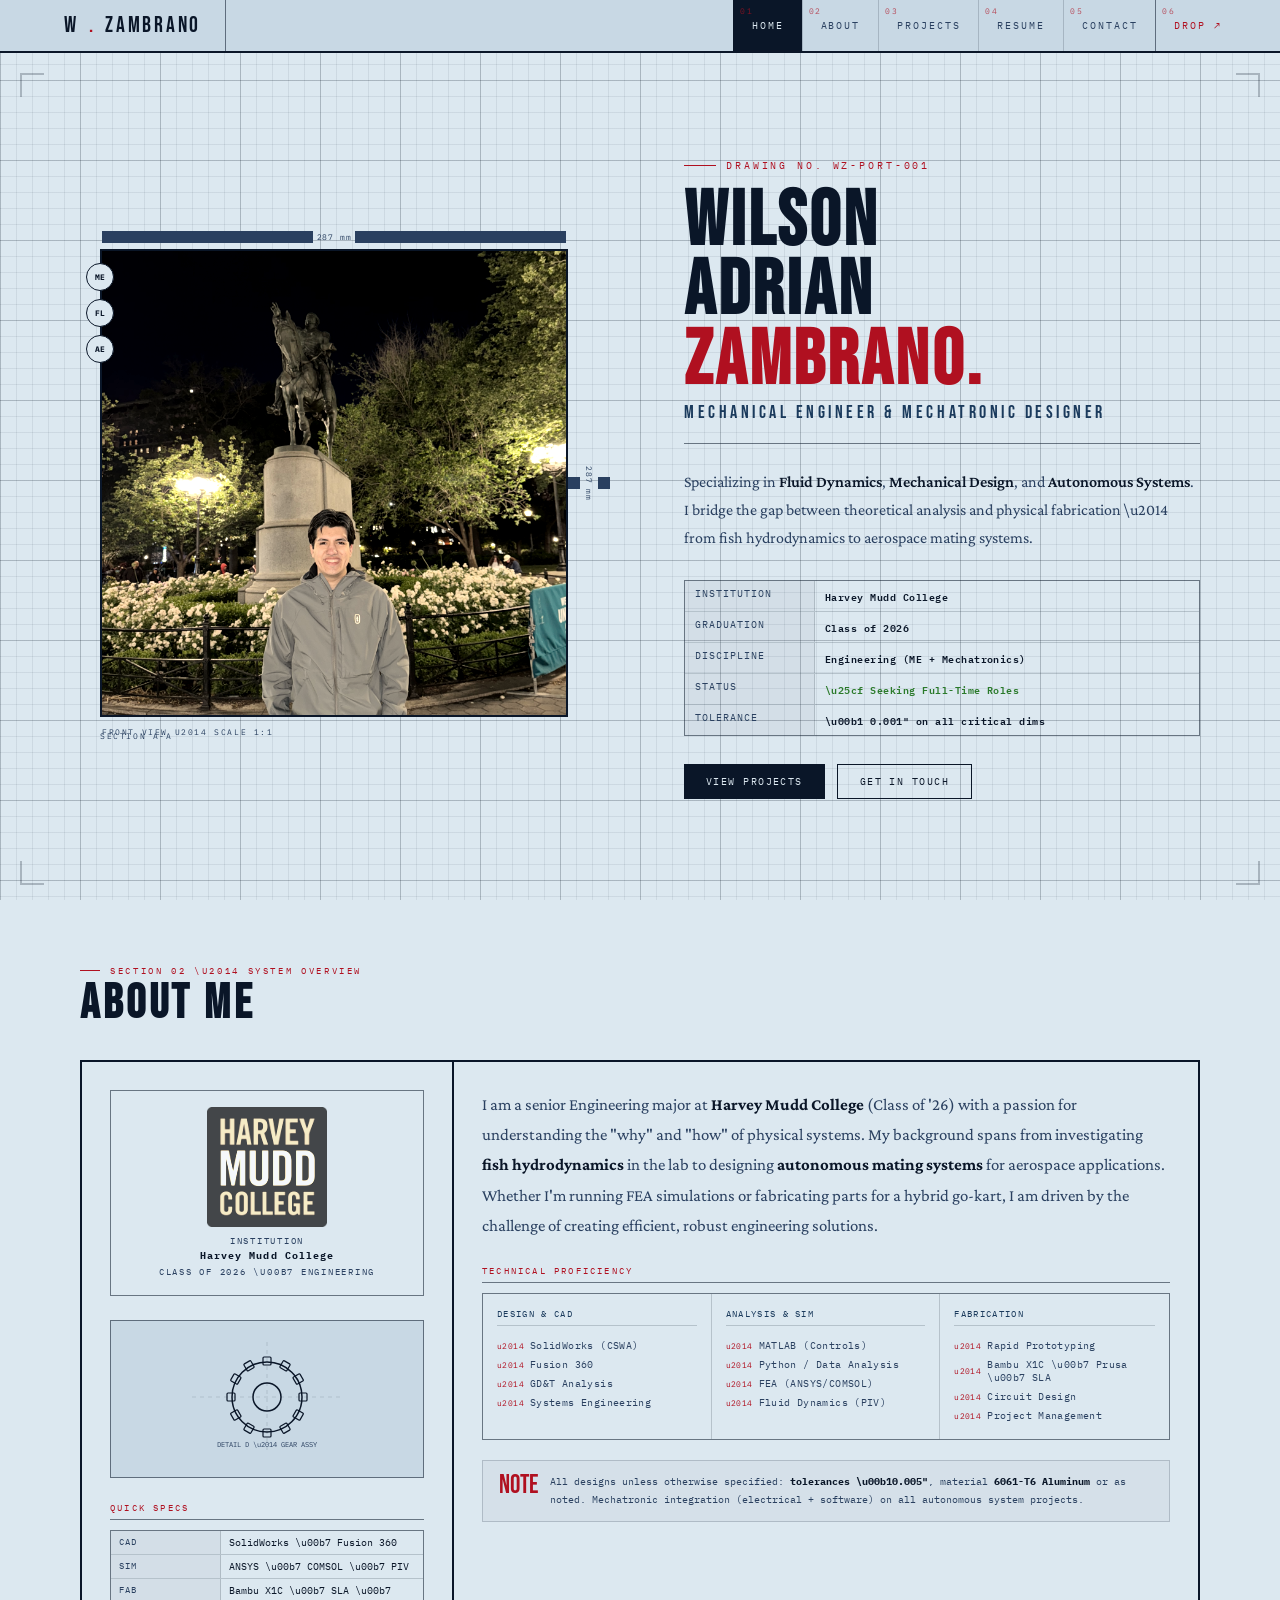
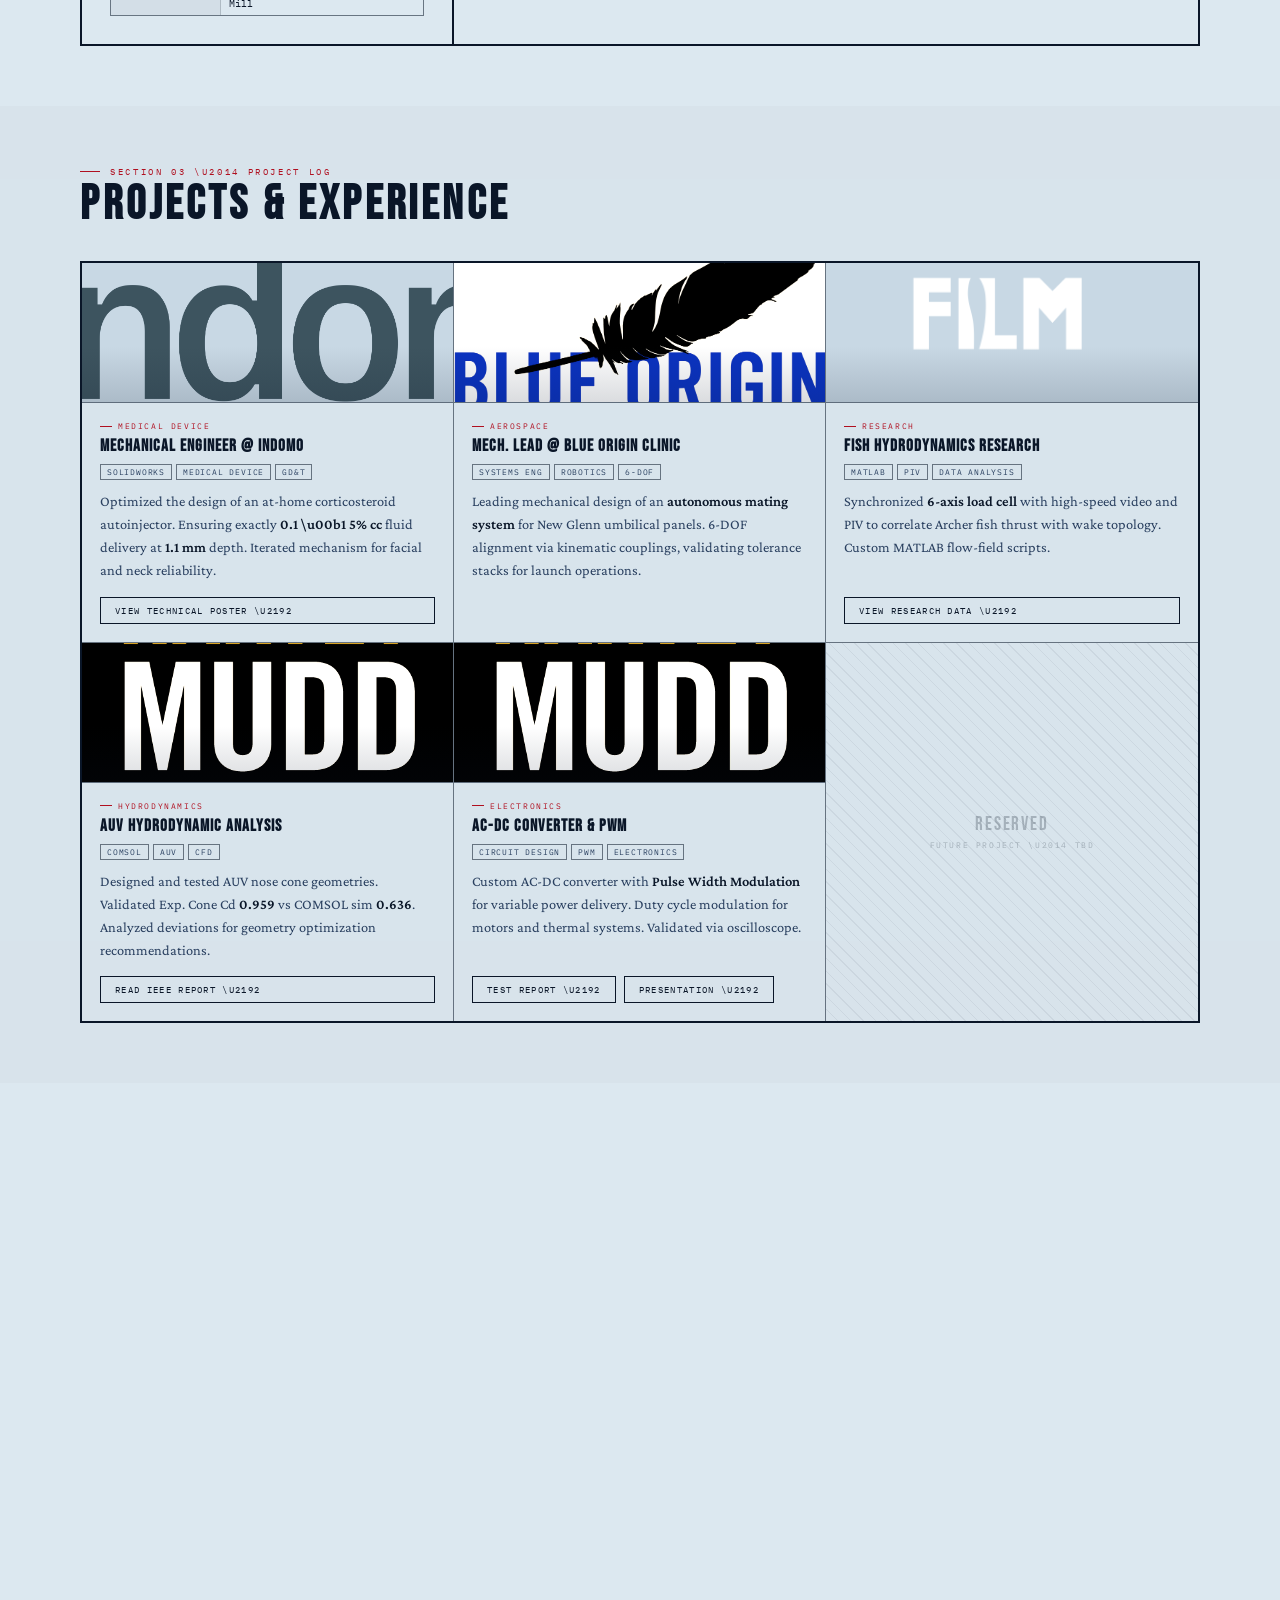
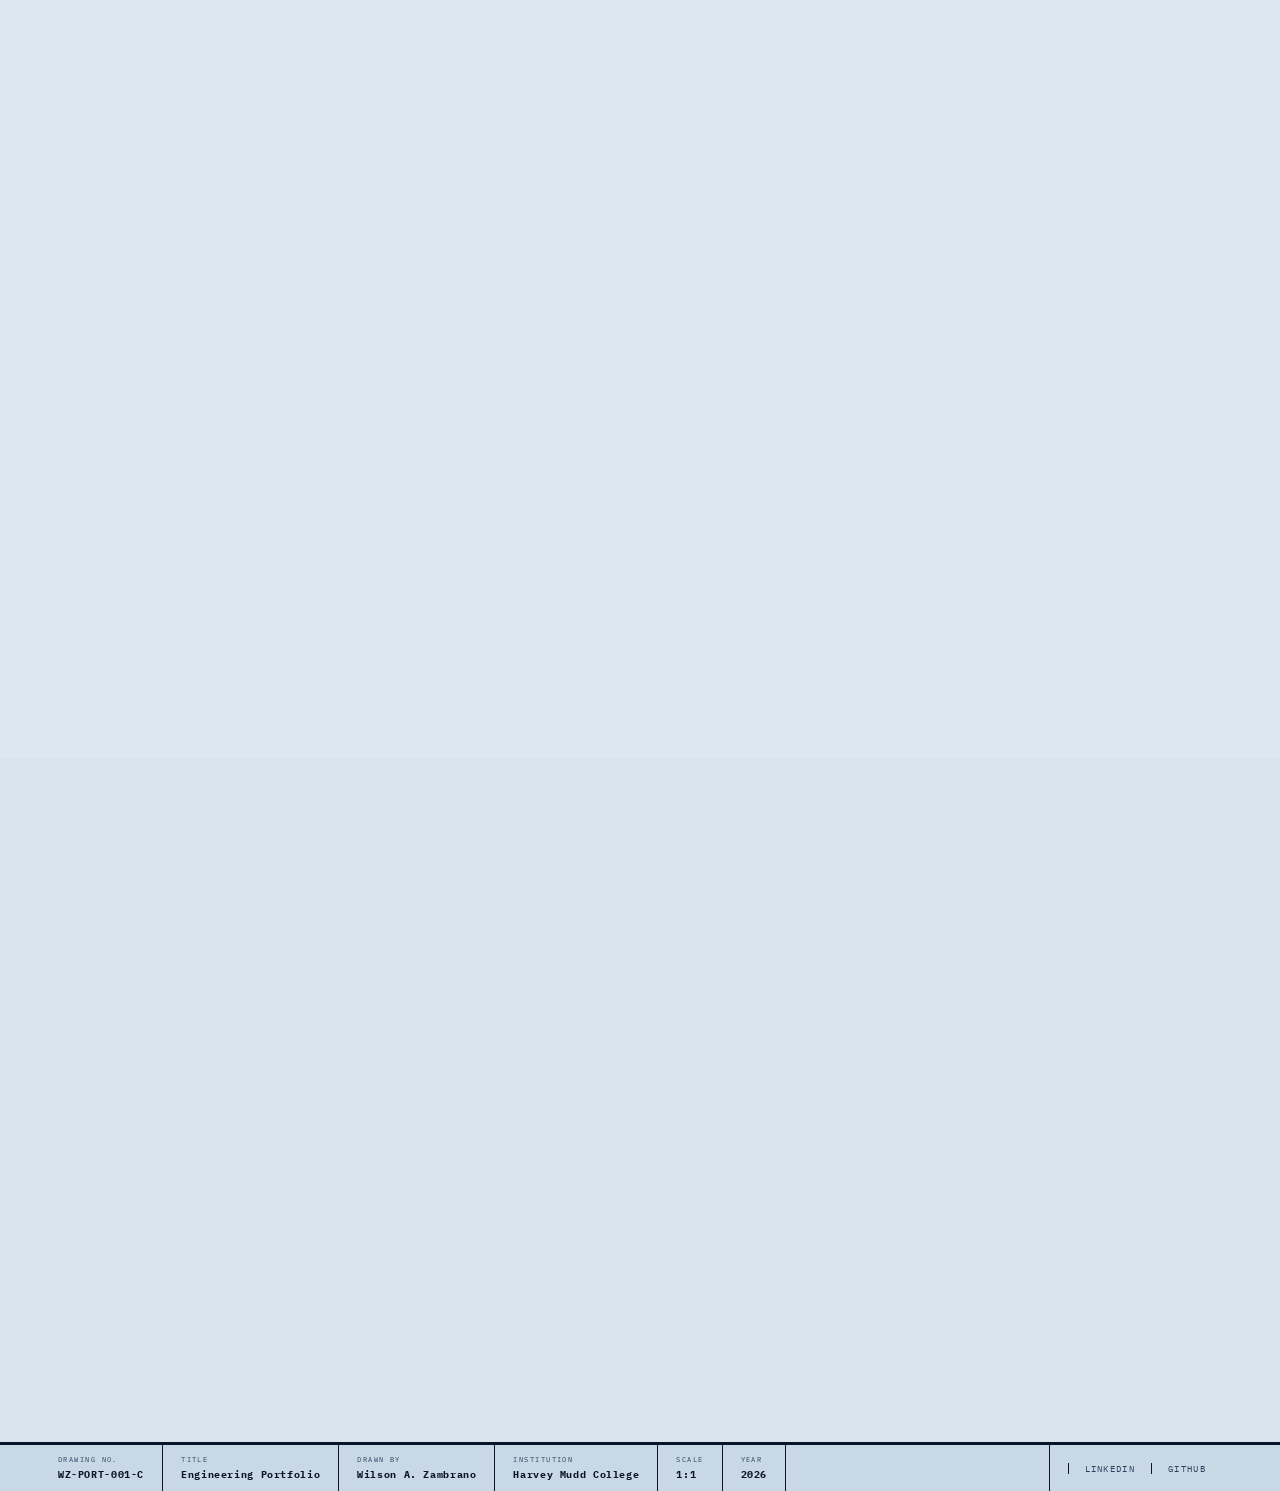
==== commit 1d7505cd: "implementing drop feature with authentication into indexx and drop feature should speak to cloud fla" ====
--- a/index.html
+++ b/index.html
@@ -1,15 +1,16 @@
 <!DOCTYPE html>
-<html lang="en">
+<html lang="en" class="scroll-smooth">
 <head>
 <meta charset="UTF-8">
 <meta name="viewport" content="width=device-width, initial-scale=1.0">
-<title>W.Zambrano — File Drop</title>
+<title>Wilson Zambrano \u2014 Engineering Portfolio</title>
 <link href="https://fonts.googleapis.com/css2?family=Bebas+Neue&family=IBM+Plex+Mono:ital,wght@0,300;0,400;0,600;0,700;1,400&family=Crimson+Pro:ital,wght@0,400;0,600;1,400&display=swap" rel="stylesheet">
 <style>
-/* ═══════════════════════════════════════════
-   BLUEPRINT DESIGN SYSTEM — FILE DROP
-   Matches WZ-PORT-001 aesthetic
-═══════════════════════════════════════════ */
+/* \u2550\u2550\u2550\u2550\u2550\u2550\u2550\u2550\u2550\u2550\u2550\u2550\u2550\u2550\u2550\u2550\u2550\u2550\u2550\u2550\u2550\u2550\u2550\u2550\u2550\u2550\u2550\u2550\u2550\u2550\u2550\u2550\u2550\u2550\u2550\u2550\u2550\u2550\u2550\u2550\u2550\u2550\u2550
+   BLUEPRINT DESIGN SYSTEM
+   Aesthetic: Authentic technical drawing \u2014
+   drafting paper, ink lines, callouts, title block
+\u2550\u2550\u2550\u2550\u2550\u2550\u2550\u2550\u2550\u2550\u2550\u2550\u2550\u2550\u2550\u2550\u2550\u2550\u2550\u2550\u2550\u2550\u2550\u2550\u2550\u2550\u2550\u2550\u2550\u2550\u2550\u2550\u2550\u2550\u2550\u2550\u2550\u2550\u2550\u2550\u2550\u2550\u2550 */
 :root {
   --paper: #dce8f0;
   --paper-dark: #c8d8e4;
@@ -19,24 +20,21 @@
   --blue: #1a3a5c;
   --red: #b01020;
   --gold: #8a6a00;
-  --green: #2a7a2a;
   --line: rgba(10,22,40,0.18);
   --line-bold: rgba(10,22,40,0.55);
   --white: #f4f8fc;
 }
 
 *, *::before, *::after { box-sizing: border-box; margin: 0; padding: 0; }
+
 html { scroll-behavior: smooth; }
 
 body {
   background: var(--paper);
   color: var(--ink);
   font-family: 'IBM Plex Mono', monospace;
-  min-height: 100vh;
   overflow-x: hidden;
   cursor: crosshair;
-  display: flex;
-  flex-direction: column;
 }
 
 /* Blueprint grid */
@@ -54,7 +52,7 @@
   z-index: 0;
 }
 
-/* ── HEADER ── */
+/* \u2500\u2500 NAV / HEADER \u2500\u2500 */
 #header {
   position: sticky;
   top: 0;
@@ -62,6 +60,7 @@
   background: var(--paper-dark);
   border-bottom: 2px solid var(--ink);
 }
+
 .nav-inner {
   display: flex;
   justify-content: space-between;
@@ -69,6 +68,7 @@
   max-width: 1200px;
   margin: 0 auto;
 }
+
 .nav-brand {
   font-family: 'Bebas Neue', sans-serif;
   font-size: 1.4rem;
@@ -82,57 +82,64 @@
   gap: 10px;
 }
 .nav-brand span { color: var(--red); }
-.nav-doc-ref {
-  display: flex;
-  align-items: center;
-  gap: 0;
-  margin-left: auto;
-}
-.nav-doc-cell {
-  padding: 6px 18px;
-  border-left: 1px solid var(--line);
-  display: flex;
-  flex-direction: column;
-  justify-content: center;
-}
-.nav-doc-key {
-  font-size: 0.45rem;
+
+.nav-links {
+  display: flex;
+  align-items: stretch;
+}
+.nav-link {
+  font-size: 0.6rem;
   text-transform: uppercase;
   letter-spacing: 0.2em;
   color: var(--ink-dim);
-}
-.nav-doc-val {
-  font-size: 0.6rem;
-  font-weight: 700;
-  color: var(--ink);
-  letter-spacing: 0.06em;
-}
-
-/* ── MAIN ── */
-main {
-  flex: 1;
+  text-decoration: none;
+  padding: 0 18px;
+  border-left: 1px solid var(--line);
+  display: flex;
+  align-items: center;
+  transition: all 0.15s;
+  position: relative;
+}
+.nav-link::before {
+  content: attr(data-num);
+  position: absolute;
+  top: 6px; left: 6px;
+  font-size: 0.5rem;
+  color: var(--red);
+  opacity: 0.7;
+}
+.nav-link:hover { background: rgba(10,22,40,0.06); color: var(--ink); }
+.nav-link.active { background: var(--ink); color: var(--paper); }
+
+.nav-mobile-btn { display: none; padding: 12px 16px; cursor: pointer; border-left: 1px solid var(--line-bold); align-items: center; }
+#mobile-menu { display: none; border-top: 1px solid var(--line-bold); }
+#mobile-menu a { display: block; padding: 12px 24px; font-size: 0.65rem; text-transform: uppercase; letter-spacing: 0.15em; color: var(--ink-dim); text-decoration: none; border-bottom: 1px solid var(--line); }
+#mobile-menu a:hover { background: rgba(10,22,40,0.06); }
+
+/* \u2500\u2500 SHARED SECTION FRAME \u2500\u2500 */
+.section-frame {
   position: relative;
   z-index: 1;
   max-width: 1200px;
   margin: 0 auto;
   padding: 60px 40px;
-  width: 100%;
-}
-
-/* Corner registration marks */
-.reg-mark {
-  position: fixed;
-  width: 24px;
-  height: 24px;
-  z-index: 2;
+}
+
+/* Drawing border frame */
+.drawing-border {
+  border: 2px solid var(--ink);
+  position: relative;
+  padding: 32px;
+}
+.drawing-border::before {
+  content: '';
+  position: absolute;
+  inset: 5px;
+  border: 0.5px solid var(--ink-faint);
   pointer-events: none;
 }
-.reg-mark.tl { top: 60px; left: 20px; border-top: 2px solid var(--ink-faint); border-left: 2px solid var(--ink-faint); }
-.reg-mark.tr { top: 60px; right: 20px; border-top: 2px solid var(--ink-faint); border-right: 2px solid var(--ink-faint); }
-.reg-mark.bl { bottom: 60px; left: 20px; border-bottom: 2px solid var(--ink-faint); border-left: 2px solid var(--ink-faint); }
-.reg-mark.br { bottom: 60px; right: 20px; border-bottom: 2px solid var(--ink-faint); border-right: 2px solid var(--ink-faint); }
-
-/* Section label */
+
+/* Section title treatment */
 .dwg-section-label {
   font-size: 0.55rem;
   text-transform: uppercase;
@@ -143,13 +150,8 @@
   align-items: center;
   gap: 10px;
 }
-.dwg-section-label::before {
-  content: '';
-  display: inline-block;
-  width: 20px;
-  height: 1px;
-  background: var(--red);
-}
+.dwg-section-label::before { content: ''; display: inline-block; width: 20px; height: 1px; background: var(--red); }
+
 .dwg-title {
   font-family: 'Bebas Neue', sans-serif;
   font-size: clamp(2rem, 4vw, 3rem);
@@ -159,161 +161,522 @@
   margin-bottom: 32px;
 }
 
-/* ── LAYOUT GRID ── */
-.drop-layout {
+/* Callout balloon */
+.callout {
+  display: inline-flex;
+  align-items: center;
+  gap: 0;
+}
+.callout-circle {
+  width: 28px; height: 28px;
+  border: 1.5px solid var(--ink);
+  border-radius: 50%;
+  display: flex; align-items: center; justify-content: center;
+  font-size: 0.65rem;
+  font-weight: 700;
+  color: var(--ink);
+  flex-shrink: 0;
+  background: var(--paper);
+}
+.callout-line {
+  width: 24px; height: 1px;
+  background: var(--ink);
+}
+
+/* Leader line annotation */
+.leader-label {
+  font-size: 0.6rem;
+  text-transform: uppercase;
+  letter-spacing: 0.12em;
+  color: var(--blue);
+  display: flex;
+  align-items: center;
+  gap: 6px;
+}
+.leader-label::before {
+  content: '';
+  display: inline-block;
+  width: 16px; height: 1px;
+  background: var(--blue);
+}
+
+/* Reveal */
+.reveal { opacity: 0; transform: translateY(16px); transition: opacity 0.5s ease, transform 0.5s ease; }
+.reveal.visible { opacity: 1; transform: translateY(0); }
+
+/* \u2550\u2550\u2550\u2550\u2550\u2550\u2550\u2550\u2550\u2550\u2550\u2550\u2550\u2550\u2550\u2550\u2550\u2550\u2550\u2550\u2550\u2550\u2550\u2550\u2550\u2550\u2550
+   HERO SECTION
+\u2550\u2550\u2550\u2550\u2550\u2550\u2550\u2550\u2550\u2550\u2550\u2550\u2550\u2550\u2550\u2550\u2550\u2550\u2550\u2550\u2550\u2550\u2550\u2550\u2550\u2550\u2550 */
+#home {
+  position: relative;
+  z-index: 1;
+  min-height: calc(100vh - 48px);
+  display: flex;
+  align-items: center;
+  overflow: hidden;
+}
+
+.hero-inner {
+  max-width: 1200px;
+  margin: 0 auto;
+  padding: 60px 40px;
+  width: 100%;
   display: grid;
-  grid-template-columns: 1fr 320px;
+  grid-template-columns: 1fr 1fr;
+  gap: 48px;
+  align-items: center;
+}
+
+/* Orthographic projection box */
+.ortho-box {
+  position: relative;
+  border: 2px solid var(--ink);
+}
+.ortho-box::after {
+  content: 'FRONT VIEW \u2014 SCALE 1:1';
+  position: absolute;
+  bottom: -22px; left: 0;
+  font-size: 0.5rem;
+  letter-spacing: 0.2em;
+  color: var(--ink-dim);
+  text-transform: uppercase;
+}
+
+.hero-photo {
+  width: 100%;
+  aspect-ratio: 1;
+  object-fit: cover;
+  display: block;
+  filter: sepia(0.3) contrast(1.1);
+}
+
+/* Photo absent fallback */
+.hero-photo-placeholder {
+  width: 100%; aspect-ratio: 1;
+  background: var(--paper-dark);
+  display: flex; align-items: center; justify-content: center;
+  font-size: 0.6rem; letter-spacing: 0.2em; color: var(--ink-dim);
+  text-transform: uppercase;
+}
+
+/* Dimension annotations around photo */
+.dim-top, .dim-right, .dim-left {
+  position: absolute;
+  font-size: 0.5rem;
+  color: var(--ink-dim);
+  letter-spacing: 0.1em;
+  display: flex;
+  align-items: center;
+  gap: 4px;
+}
+.dim-top { top: -20px; left: 0; right: 0; justify-content: center; }
+.dim-right { right: -44px; top: 0; bottom: 0; flex-direction: column; justify-content: center; writing-mode: vertical-rl; }
+.dim-left { left: -44px; top: 0; bottom: 0; flex-direction: column; justify-content: center; writing-mode: vertical-rl; transform: rotate(180deg); }
+.dim-line { flex: 1; height: 1px; background: var(--ink-dim); min-width: 12px; min-height: 12px; }
+
+/* Hero text column */
+.hero-text { padding: 20px 0 20px 20px; }
+
+.hero-eyebrow {
+  font-size: 0.6rem;
+  text-transform: uppercase;
+  letter-spacing: 0.3em;
+  color: var(--red);
+  margin-bottom: 16px;
+  display: flex;
+  align-items: center;
+  gap: 10px;
+}
+.hero-eyebrow::before { content: ''; display: inline-block; width: 32px; height: 1px; background: var(--red); }
+
+h1.hero-name {
+  font-family: 'Bebas Neue', sans-serif;
+  font-size: clamp(3.5rem, 6vw, 6rem);
+  line-height: 0.9;
+  letter-spacing: 0.04em;
+  color: var(--ink);
+  margin-bottom: 6px;
+}
+h1.hero-name em {
+  font-style: normal;
+  color: var(--red);
+  display: block;
+}
+
+.hero-title {
+  font-family: 'Bebas Neue', sans-serif;
+  font-size: 1.1rem;
+  letter-spacing: 0.2em;
+  color: var(--blue);
+  margin-bottom: 24px;
+  padding-bottom: 20px;
+  border-bottom: 1px solid var(--line-bold);
+}
+
+.hero-desc {
+  font-family: 'Crimson Pro', serif;
+  font-size: 1rem;
+  line-height: 1.75;
+  color: var(--ink-dim);
+  margin-bottom: 28px;
+}
+.hero-desc strong { color: var(--ink); font-weight: 600; }
+
+/* Spec table */
+.spec-table {
+  border: 1px solid var(--line-bold);
+  margin-bottom: 28px;
+  font-size: 0.6rem;
+}
+.spec-row {
+  display: flex;
+  border-bottom: 1px solid var(--line);
+}
+.spec-row:last-child { border-bottom: none; }
+.spec-key {
+  flex: 0 0 130px;
+  padding: 6px 10px;
+  text-transform: uppercase;
+  letter-spacing: 0.1em;
+  color: var(--ink-dim);
+  background: rgba(10,22,40,0.04);
+  border-right: 1px solid var(--line);
+}
+.spec-val {
+  padding: 6px 10px;
+  color: var(--ink);
+  font-weight: 600;
+  letter-spacing: 0.05em;
+}
+
+.hero-cta { display: flex; gap: 12px; flex-wrap: wrap; }
+
+/* \u2500\u2500 Buttons \u2500\u2500 */
+.btn {
+  font-family: 'IBM Plex Mono', monospace;
+  font-size: 0.6rem;
+  text-transform: uppercase;
+  letter-spacing: 0.15em;
+  padding: 10px 22px;
+  cursor: pointer;
+  text-decoration: none;
+  display: inline-flex;
+  align-items: center;
+  gap: 8px;
+  transition: all 0.15s;
+  border: none;
+}
+.btn-solid { background: var(--ink); color: var(--paper); }
+.btn-solid:hover { background: var(--blue); }
+.btn-outline { background: transparent; color: var(--ink); border: 1.5px solid var(--ink); }
+.btn-outline:hover { background: rgba(10,22,40,0.07); }
+.btn-sm { padding: 7px 14px; font-size: 0.55rem; }
+
+/* \u2550\u2550\u2550\u2550\u2550\u2550\u2550\u2550\u2550\u2550\u2550\u2550\u2550\u2550\u2550\u2550\u2550\u2550\u2550\u2550\u2550\u2550\u2550\u2550\u2550\u2550\u2550
+   ABOUT
+\u2550\u2550\u2550\u2550\u2550\u2550\u2550\u2550\u2550\u2550\u2550\u2550\u2550\u2550\u2550\u2550\u2550\u2550\u2550\u2550\u2550\u2550\u2550\u2550\u2550\u2550\u2550 */
+#about { background: transparent; }
+
+.about-grid {
+  display: grid;
+  grid-template-columns: 1fr 2fr;
   gap: 0;
   border: 2px solid var(--ink);
 }
-
-/* ── DROP ZONE ── */
-.drop-panel {
+.about-left {
   border-right: 2px solid var(--ink);
-  padding: 32px;
+  padding: 28px;
   display: flex;
   flex-direction: column;
   gap: 24px;
 }
-
-#drop-zone {
+.about-right { padding: 28px; }
+
+.institution-badge {
+  border: 1px solid var(--line-bold);
+  padding: 16px;
+  text-align: center;
+}
+.institution-badge img {
+  max-width: 120px;
+  width: 100%;
+  filter: sepia(1) contrast(1.2) opacity(0.7);
+  margin-bottom: 8px;
+  display: block;
+  margin-left: auto;
+  margin-right: auto;
+}
+.institution-badge p {
+  font-size: 0.55rem;
+  text-transform: uppercase;
+  letter-spacing: 0.2em;
+  color: var(--ink-dim);
+  margin-bottom: 2px;
+}
+.institution-badge strong {
+  font-size: 0.65rem;
+  letter-spacing: 0.1em;
+  color: var(--ink);
+  display: block;
+}
+
+/* Skills blocks */
+.skills-section-title {
+  font-size: 0.55rem;
+  text-transform: uppercase;
+  letter-spacing: 0.25em;
+  color: var(--red);
+  margin-bottom: 10px;
+  padding-bottom: 6px;
+  border-bottom: 1px solid var(--line-bold);
+}
+.skills-grid {
+  display: grid;
+  grid-template-columns: 1fr 1fr 1fr;
+  gap: 0;
+  border: 1px solid var(--line-bold);
+  margin-bottom: 16px;
+}
+.skill-col {
+  padding: 14px;
+  border-right: 1px solid var(--line);
+}
+.skill-col:last-child { border-right: none; }
+.skill-col-title {
+  font-size: 0.55rem;
+  text-transform: uppercase;
+  letter-spacing: 0.15em;
+  color: var(--blue);
+  margin-bottom: 10px;
+  padding-bottom: 6px;
+  border-bottom: 1px solid var(--line);
+}
+.skill-item {
+  font-size: 0.6rem;
+  color: var(--ink-dim);
+  padding: 3px 0;
+  display: flex;
+  align-items: center;
+  gap: 6px;
+  letter-spacing: 0.04em;
+}
+.skill-item::before {
+  content: '\u2014';
+  color: var(--red);
+  font-size: 0.5rem;
+}
+
+/* \u2550\u2550\u2550\u2550\u2550\u2550\u2550\u2550\u2550\u2550\u2550\u2550\u2550\u2550\u2550\u2550\u2550\u2550\u2550\u2550\u2550\u2550\u2550\u2550\u2550\u2550\u2550
+   PROJECTS
+\u2550\u2550\u2550\u2550\u2550\u2550\u2550\u2550\u2550\u2550\u2550\u2550\u2550\u2550\u2550\u2550\u2550\u2550\u2550\u2550\u2550\u2550\u2550\u2550\u2550\u2550\u2550 */
+#projects { background: rgba(10,22,40,0.02); }
+
+.projects-grid {
+  display: grid;
+  grid-template-columns: repeat(3, 1fr);
+  gap: 0;
+  border: 2px solid var(--ink);
+}
+
+.project-card {
+  border-right: 1px solid var(--line-bold);
+  border-bottom: 1px solid var(--line-bold);
   position: relative;
-  border: 2px dashed var(--ink-dim);
-  padding: 60px 32px;
+  overflow: hidden;
+  transition: background 0.2s;
   display: flex;
   flex-direction: column;
-  align-items: center;
-  justify-content: center;
-  gap: 16px;
-  cursor: pointer;
-  transition: all 0.2s;
-  background: rgba(10,22,40,0.02);
-  min-height: 280px;
-  text-align: center;
-}
-#drop-zone::before {
+}
+.project-card:nth-child(3n) { border-right: none; }
+.project-card:nth-last-child(-n+3) { border-bottom: none; }
+.project-card:hover { background: rgba(10,22,40,0.04); }
+
+/* Corner callout number */
+.card-callout {
+  position: absolute;
+  top: 12px; right: 12px;
+  width: 22px; height: 22px;
+  border: 1.5px solid var(--ink);
+  border-radius: 50%;
+  display: flex; align-items: center; justify-content: center;
+  font-size: 0.55rem;
+  font-weight: 700;
+  color: var(--ink);
+  background: var(--paper);
+}
+
+.card-img-wrap {
+  height: 140px;
+  overflow: hidden;
+  border-bottom: 1px solid var(--line-bold);
+  position: relative;
+  background: var(--paper-dark);
+}
+.card-img-wrap::after {
   content: '';
   position: absolute;
-  inset: 5px;
-  border: 0.5px solid var(--ink-faint);
-  pointer-events: none;
-  transition: all 0.2s;
-}
-#drop-zone.drag-over {
-  border-color: var(--red);
-  background: rgba(176,16,32,0.04);
-}
-#drop-zone.drag-over::before {
-  border-color: var(--red);
-  opacity: 0.6;
-}
-#drop-zone.has-file {
-  border-style: solid;
-  border-color: var(--green);
-  background: rgba(42,122,42,0.04);
-}
-
-.drop-icon {
-  width: 56px;
-  height: 56px;
-  border: 2px solid var(--ink);
-  display: flex;
-  align-items: center;
-  justify-content: center;
-  position: relative;
-  flex-shrink: 0;
-}
-.drop-icon svg { width: 28px; height: 28px; stroke: var(--ink); }
-
-/* Dimension ticks on drop icon */
-.drop-icon::after {
-  content: '';
-  position: absolute;
-  inset: -8px;
-  border: 0.5px dashed var(--ink-faint);
-}
-
-.drop-callout {
-  position: absolute;
-  top: 10px;
-  right: 10px;
+  inset: 0;
+  background: linear-gradient(to bottom, transparent 60%, rgba(10,22,40,0.15));
+}
+.card-img-wrap img {
+  width: 100%; height: 100%;
+  object-fit: cover;
+  object-position: center;
+  filter: sepia(0.2) contrast(1.05);
+  transition: transform 0.4s ease;
+}
+.project-card:hover .card-img-wrap img { transform: scale(1.04); }
+
+.card-body {
+  padding: 18px;
+  flex: 1;
+  display: flex;
+  flex-direction: column;
+}
+
+.card-section-tag {
   font-size: 0.5rem;
   text-transform: uppercase;
-  letter-spacing: 0.15em;
-  color: var(--ink-dim);
-  display: flex;
-  align-items: center;
-  gap: 4px;
-}
-.drop-callout::before {
-  content: '';
-  display: inline-block;
-  width: 12px;
-  height: 1px;
-  background: var(--ink-dim);
-}
-
-.drop-label {
+  letter-spacing: 0.2em;
+  color: var(--red);
+  margin-bottom: 6px;
+  display: flex;
+  align-items: center;
+  gap: 6px;
+}
+.card-section-tag::before { content: ''; display: inline-block; width: 12px; height: 1px; background: var(--red); }
+
+.card-title {
   font-family: 'Bebas Neue', sans-serif;
-  font-size: 1.4rem;
+  font-size: 1.05rem;
+  letter-spacing: 0.06em;
+  color: var(--ink);
+  margin-bottom: 8px;
+  line-height: 1.15;
+}
+
+.card-tags {
+  display: flex; gap: 4px; flex-wrap: wrap; margin-bottom: 10px;
+}
+.card-tag {
+  font-size: 0.5rem;
+  text-transform: uppercase;
   letter-spacing: 0.1em;
-  color: var(--ink);
-}
-.drop-sub {
-  font-size: 0.6rem;
-  color: var(--ink-dim);
-  letter-spacing: 0.08em;
-  line-height: 1.7;
-}
-.drop-formats {
-  display: flex;
-  flex-wrap: wrap;
-  gap: 4px;
-  justify-content: center;
-}
-.format-tag {
-  font-size: 0.5rem;
-  text-transform: uppercase;
-  letter-spacing: 0.1em;
-  padding: 2px 7px;
+  padding: 2px 6px;
   border: 1px solid var(--line-bold);
   color: var(--ink-dim);
 }
 
-#file-input { display: none; }
-
-/* Text area toggle */
-.input-mode-toggle {
-  display: flex;
-  border: 1px solid var(--line-bold);
+.card-desc {
+  font-family: 'Crimson Pro', serif;
+  font-size: 0.9rem;
+  line-height: 1.6;
+  color: var(--ink-dim);
+  flex: 1;
+  margin-bottom: 14px;
+}
+.card-desc strong { color: var(--ink); font-weight: 600; }
+
+/* \u2550\u2550\u2550\u2550\u2550\u2550\u2550\u2550\u2550\u2550\u2550\u2550\u2550\u2550\u2550\u2550\u2550\u2550\u2550\u2550\u2550\u2550\u2550\u2550\u2550\u2550\u2550
+   RESUME
+\u2550\u2550\u2550\u2550\u2550\u2550\u2550\u2550\u2550\u2550\u2550\u2550\u2550\u2550\u2550\u2550\u2550\u2550\u2550\u2550\u2550\u2550\u2550\u2550\u2550\u2550\u2550 */
+#resume { background: transparent; }
+
+.resume-wrap {
+  max-width: 780px;
+  margin: 0 auto;
+}
+.resume-frame {
+  border: 2px solid var(--ink);
+  position: relative;
   overflow: hidden;
 }
-.mode-btn {
-  flex: 1;
-  font-family: 'IBM Plex Mono', monospace;
+.resume-frame::before {
+  content: 'DOCUMENT WZ-CV-001 \u2014 CLICK TO OPEN PDF';
+  position: absolute;
+  bottom: 0; left: 0; right: 0;
+  background: var(--ink);
+  color: var(--paper);
   font-size: 0.55rem;
+  text-align: center;
+  padding: 8px;
+  letter-spacing: 0.2em;
+  text-transform: uppercase;
+  transform: translateY(100%);
+  transition: transform 0.2s;
+  z-index: 2;
+}
+.resume-frame:hover::before { transform: translateY(0); }
+.resume-frame img {
+  width: 100%;
+  display: block;
+  filter: sepia(0.1) contrast(1.05);
+  transition: filter 0.2s;
+}
+.resume-frame:hover img { filter: sepia(0.2) brightness(0.97); }
+
+/* \u2550\u2550\u2550\u2550\u2550\u2550\u2550\u2550\u2550\u2550\u2550\u2550\u2550\u2550\u2550\u2550\u2550\u2550\u2550\u2550\u2550\u2550\u2550\u2550\u2550\u2550\u2550
+   CONTACT
+\u2550\u2550\u2550\u2550\u2550\u2550\u2550\u2550\u2550\u2550\u2550\u2550\u2550\u2550\u2550\u2550\u2550\u2550\u2550\u2550\u2550\u2550\u2550\u2550\u2550\u2550\u2550 */
+#contact { background: rgba(10,22,40,0.02); }
+
+.contact-grid {
+  display: grid;
+  grid-template-columns: 1fr 1fr;
+  gap: 0;
+  border: 2px solid var(--ink);
+}
+.contact-left {
+  border-right: 2px solid var(--ink);
+  padding: 36px;
+}
+.contact-right { padding: 36px; }
+
+.contact-status {
+  display: flex;
+  align-items: center;
+  gap: 8px;
+  font-size: 0.6rem;
   text-transform: uppercase;
   letter-spacing: 0.15em;
-  padding: 8px 12px;
-  cursor: pointer;
-  background: transparent;
-  border: none;
+  color: var(--blue);
+  margin-bottom: 20px;
+}
+.status-dot {
+  width: 7px; height: 7px;
+  border-radius: 50%;
+  background: #2a7a2a;
+  animation: blink 2s ease infinite;
+}
+@keyframes blink { 0%,100%{opacity:1} 50%{opacity:0.3} }
+
+.contact-note {
+  font-family: 'Crimson Pro', serif;
+  font-size: 1.05rem;
+  line-height: 1.7;
   color: var(--ink-dim);
+  margin-bottom: 24px;
+}
+.contact-note strong { color: var(--ink); font-weight: 600; }
+
+.contact-links { display: flex; flex-direction: column; gap: 8px; }
+.contact-link {
+  display: flex;
+  align-items: center;
+  gap: 10px;
+  font-size: 0.65rem;
+  color: var(--blue);
+  text-decoration: none;
+  padding: 8px 10px;
+  border: 1px solid var(--line);
   transition: all 0.15s;
-  border-right: 1px solid var(--line-bold);
-}
-.mode-btn:last-child { border-right: none; }
-.mode-btn.active { background: var(--ink); color: var(--paper); }
-
-#text-panel {
-  display: none;
-  flex-direction: column;
-  gap: 12px;
-}
-#text-panel.visible { display: flex; }
-#drop-panel-inner.text-mode #drop-zone { display: none; }
-#drop-panel-inner.text-mode #text-panel { display: flex; }
-
+  letter-spacing: 0.05em;
+}
+.contact-link:hover { background: var(--ink); color: var(--paper); border-color: var(--ink); }
+.contact-link-icon { font-size: 0.75rem; }
+
+/* Form */
+.form-group { margin-bottom: 14px; }
 .form-label {
   display: block;
   font-size: 0.55rem;
@@ -333,337 +696,19 @@
   outline: none;
   transition: border-color 0.15s;
   -webkit-appearance: none;
-  resize: vertical;
 }
 .form-input:focus, .form-textarea:focus { border-color: var(--ink); background: rgba(10,22,40,0.06); }
 .form-input::placeholder, .form-textarea::placeholder { color: rgba(10,22,40,0.3); }
-
-/* URL mode */
-#url-panel {
-  display: none;
-  flex-direction: column;
-  gap: 12px;
-}
-#url-panel.visible { display: flex; }
-
-/* ── SUBMIT ── */
-.btn {
-  font-family: 'IBM Plex Mono', monospace;
-  font-size: 0.6rem;
-  text-transform: uppercase;
-  letter-spacing: 0.15em;
-  padding: 10px 22px;
-  cursor: pointer;
-  text-decoration: none;
-  display: inline-flex;
-  align-items: center;
-  justify-content: center;
-  gap: 8px;
-  transition: all 0.15s;
-  border: none;
-}
-.btn-solid { background: var(--ink); color: var(--paper); width: 100%; padding: 13px; }
-.btn-solid:hover { background: var(--blue); }
-.btn-solid:disabled { opacity: 0.4; cursor: not-allowed; }
-.btn-outline { background: transparent; color: var(--ink); border: 1.5px solid var(--ink); }
-.btn-outline:hover { background: rgba(10,22,40,0.07); }
-
-/* ── SIDEBAR ── */
-.sidebar {
-  padding: 28px;
-  display: flex;
-  flex-direction: column;
-  gap: 24px;
-}
-
-/* Clipboard log */
-.log-title {
-  font-size: 0.55rem;
-  text-transform: uppercase;
-  letter-spacing: 0.25em;
-  color: var(--red);
-  padding-bottom: 8px;
-  border-bottom: 1px solid var(--line-bold);
-  display: flex;
-  align-items: center;
-  gap: 8px;
-}
-.log-title::before { content: ''; display: inline-block; width: 12px; height: 1px; background: var(--red); }
-
-.log-list {
-  display: flex;
-  flex-direction: column;
-  gap: 0;
-  border: 1px solid var(--line-bold);
-  max-height: 360px;
-  overflow-y: auto;
-}
-.log-empty {
-  padding: 24px 16px;
-  text-align: center;
-  font-size: 0.55rem;
-  color: var(--ink-faint);
-  letter-spacing: 0.1em;
-  text-transform: uppercase;
-  background-image: repeating-linear-gradient(
-    45deg,
-    transparent,
-    transparent 8px,
-    rgba(10,22,40,0.04) 8px,
-    rgba(10,22,40,0.04) 9px
-  );
-}
-.log-item {
-  display: flex;
-  flex-direction: column;
-  padding: 10px 12px;
-  border-bottom: 1px solid var(--line);
-  transition: background 0.15s;
-  cursor: pointer;
-  position: relative;
-}
-.log-item:last-child { border-bottom: none; }
-.log-item:hover { background: rgba(10,22,40,0.05); }
-.log-item-header {
-  display: flex;
-  align-items: center;
-  justify-content: space-between;
-  gap: 8px;
-  margin-bottom: 3px;
-}
-.log-type-badge {
-  font-size: 0.45rem;
-  text-transform: uppercase;
-  letter-spacing: 0.12em;
-  padding: 1px 5px;
-  border: 1px solid var(--line-bold);
-  color: var(--blue);
-  flex-shrink: 0;
-}
-.log-type-badge.file-type { color: var(--red); border-color: var(--red); }
-.log-type-badge.url-type { color: var(--gold); border-color: var(--gold); }
-.log-name {
-  font-size: 0.6rem;
-  color: var(--ink);
-  font-weight: 600;
-  white-space: nowrap;
-  overflow: hidden;
-  text-overflow: ellipsis;
-  flex: 1;
-  letter-spacing: 0.03em;
-}
-.log-meta {
-  font-size: 0.5rem;
-  color: var(--ink-dim);
-  letter-spacing: 0.08em;
-  display: flex;
-  gap: 8px;
-}
-.log-actions {
-  display: flex;
-  gap: 6px;
-  margin-top: 6px;
-}
-.log-btn {
-  font-family: 'IBM Plex Mono', monospace;
-  font-size: 0.5rem;
-  text-transform: uppercase;
-  letter-spacing: 0.1em;
-  padding: 3px 8px;
-  cursor: pointer;
-  background: transparent;
-  border: 1px solid var(--line-bold);
-  color: var(--ink-dim);
-  transition: all 0.12s;
-}
-.log-btn:hover { background: var(--ink); color: var(--paper); border-color: var(--ink); }
-.log-btn.danger:hover { background: var(--red); border-color: var(--red); }
-
-/* Spec panel */
-.spec-block {
-  border: 1px solid var(--line-bold);
-  font-size: 0.55rem;
-}
-.spec-block-header {
-  background: rgba(10,22,40,0.06);
-  padding: 6px 10px;
-  border-bottom: 1px solid var(--line-bold);
-  text-transform: uppercase;
-  letter-spacing: 0.2em;
-  color: var(--ink-dim);
-}
-.spec-row {
-  display: flex;
-  border-bottom: 1px solid var(--line);
-}
-.spec-row:last-child { border-bottom: none; }
-.spec-key {
-  flex: 0 0 110px;
-  padding: 5px 8px;
-  text-transform: uppercase;
-  letter-spacing: 0.08em;
-  color: var(--ink-dim);
-  background: rgba(10,22,40,0.03);
-  border-right: 1px solid var(--line);
-}
-.spec-val {
-  padding: 5px 8px;
-  color: var(--ink);
-  font-weight: 600;
-  word-break: break-all;
-}
-.spec-val.green { color: var(--green); }
-.spec-val.red { color: var(--red); }
-
-/* ── PREVIEW OVERLAY ── */
-#preview-overlay {
-  display: none;
-  position: fixed;
-  inset: 0;
-  z-index: 200;
-  background: rgba(10,22,40,0.8);
-  align-items: center;
-  justify-content: center;
-  padding: 40px;
-}
-#preview-overlay.open { display: flex; }
-.preview-modal {
-  background: var(--paper);
-  border: 2px solid var(--ink);
-  max-width: 760px;
-  width: 100%;
-  max-height: 80vh;
-  display: flex;
-  flex-direction: column;
-  position: relative;
-}
-.preview-header {
-  display: flex;
-  align-items: center;
-  justify-content: space-between;
-  padding: 10px 16px;
-  border-bottom: 2px solid var(--ink);
-  background: var(--paper-dark);
-  flex-shrink: 0;
-}
-.preview-title {
-  font-family: 'Bebas Neue', sans-serif;
-  font-size: 1rem;
-  letter-spacing: 0.1em;
-  color: var(--ink);
-}
-.preview-close {
-  font-family: 'IBM Plex Mono', monospace;
-  font-size: 0.55rem;
-  text-transform: uppercase;
-  letter-spacing: 0.15em;
-  padding: 5px 10px;
-  cursor: pointer;
-  background: transparent;
-  border: 1px solid var(--line-bold);
-  color: var(--ink-dim);
-  transition: all 0.12s;
-}
-.preview-close:hover { background: var(--ink); color: var(--paper); }
-.preview-content {
-  overflow: auto;
-  padding: 24px;
-  flex: 1;
-}
-.preview-text {
-  font-family: 'Crimson Pro', serif;
-  font-size: 1rem;
-  line-height: 1.8;
-  color: var(--ink-dim);
-  white-space: pre-wrap;
-  word-break: break-word;
-}
-.preview-url {
-  font-size: 0.75rem;
-  color: var(--blue);
-  word-break: break-all;
-  padding: 12px;
-  border: 1px solid var(--line-bold);
-  background: rgba(10,22,40,0.03);
-}
-.preview-img {
-  max-width: 100%;
-  border: 1px solid var(--line-bold);
-  display: block;
-}
-.preview-pdf-note {
-  font-size: 0.65rem;
-  color: var(--ink-dim);
-  text-align: center;
-  padding: 32px;
-}
-
-/* ── TOAST ── */
-#toast {
-  position: fixed;
-  bottom: 80px;
-  left: 50%;
-  transform: translateX(-50%) translateY(20px);
-  background: var(--ink);
-  color: var(--paper);
-  font-size: 0.6rem;
-  text-transform: uppercase;
-  letter-spacing: 0.15em;
-  padding: 10px 22px;
-  border: 1px solid var(--line-bold);
-  opacity: 0;
-  transition: opacity 0.2s, transform 0.2s;
-  pointer-events: none;
-  z-index: 300;
-  white-space: nowrap;
-}
-#toast.show {
-  opacity: 1;
-  transform: translateX(-50%) translateY(0);
-}
-#toast.error {
-  background: var(--red);
-}
-
-/* ── STATUS BAR ── */
-#status-bar {
-  position: fixed;
-  bottom: 0;
-  left: 0;
-  right: 0;
-  z-index: 50;
-  background: var(--paper-dark);
-  border-top: 1px solid var(--ink);
-  display: flex;
-  align-items: stretch;
-  font-size: 0.5rem;
-}
-.status-cell {
-  padding: 6px 14px;
-  border-right: 1px solid var(--line);
-  display: flex;
-  align-items: center;
-  gap: 6px;
-  color: var(--ink-dim);
-  text-transform: uppercase;
-  letter-spacing: 0.12em;
-}
-.status-cell strong { color: var(--ink); font-weight: 700; }
-.status-dot {
-  width: 6px; height: 6px;
-  border-radius: 50%;
-  background: var(--green);
-  animation: blink 2s ease infinite;
-}
-@keyframes blink { 0%,100%{opacity:1} 50%{opacity:0.3} }
-
-/* ── FOOTER ── */
+.form-row { display: grid; grid-template-columns: 1fr 1fr; gap: 12px; }
+
+/* \u2550\u2550\u2550\u2550\u2550\u2550\u2550\u2550\u2550\u2550\u2550\u2550\u2550\u2550\u2550\u2550\u2550\u2550\u2550\u2550\u2550\u2550\u2550\u2550\u2550\u2550\u2550
+   TITLE BLOCK (footer)
+\u2550\u2550\u2550\u2550\u2550\u2550\u2550\u2550\u2550\u2550\u2550\u2550\u2550\u2550\u2550\u2550\u2550\u2550\u2550\u2550\u2550\u2550\u2550\u2550\u2550\u2550\u2550 */
 footer {
   position: relative;
   z-index: 1;
   border-top: 3px solid var(--ink);
   background: var(--paper-dark);
-  margin-bottom: 30px; /* status bar space */
 }
 .title-block {
   max-width: 1200px;
@@ -681,631 +726,613 @@
   min-width: 0;
 }
 .tb-cell:last-child { border-right: none; margin-left: auto; }
-.tb-key { font-size: 0.45rem; text-transform: uppercase; letter-spacing: 0.2em; color: var(--ink-dim); }
-.tb-val { font-size: 0.65rem; font-weight: 700; color: var(--ink); letter-spacing: 0.06em; white-space: nowrap; }
-
-/* ── RESPONSIVE ── */
+.tb-key {
+  font-size: 0.45rem;
+  text-transform: uppercase;
+  letter-spacing: 0.2em;
+  color: var(--ink-dim);
+}
+.tb-val {
+  font-size: 0.65rem;
+  font-weight: 700;
+  color: var(--ink);
+  letter-spacing: 0.06em;
+  white-space: nowrap;
+}
+.footer-links { display: flex; gap: 0; }
+.footer-link {
+  font-size: 0.55rem;
+  text-transform: uppercase;
+  letter-spacing: 0.15em;
+  color: var(--ink-dim);
+  text-decoration: none;
+  padding: 0 16px;
+  border-left: 1px solid var(--ink);
+  display: flex;
+  align-items: center;
+  transition: color 0.15s;
+}
+.footer-link:hover { color: var(--ink); }
+
+/* \u2500\u2500 Cross-hatch pattern for empty card \u2500\u2500 */
+.hatch-bg {
+  background-image: repeating-linear-gradient(
+    45deg,
+    transparent,
+    transparent 8px,
+    rgba(10,22,40,0.06) 8px,
+    rgba(10,22,40,0.06) 9px
+  );
+}
+
+/* \u2500\u2500 Responsive \u2500\u2500 */
 @media (max-width: 900px) {
-  .drop-layout { grid-template-columns: 1fr; }
-  .drop-panel { border-right: none; border-bottom: 2px solid var(--ink); }
-  main { padding: 40px 20px; }
-  .nav-doc-ref { display: none; }
-}
+  .hero-inner { grid-template-columns: 1fr; }
+  .about-grid { grid-template-columns: 1fr; }
+  .about-left { border-right: none; border-bottom: 2px solid var(--ink); }
+  .skills-grid { grid-template-columns: 1fr 1fr; }
+  .projects-grid { grid-template-columns: 1fr 1fr; }
+  .project-card:nth-child(3n) { border-right: 1px solid var(--line-bold); }
+  .project-card:nth-child(2n) { border-right: none; }
+  .contact-grid { grid-template-columns: 1fr; }
+  .contact-left { border-right: none; border-bottom: 2px solid var(--ink); }
+  .nav-links { display: none; }
+  .nav-mobile-btn { display: flex; }
+  .section-frame { padding: 40px 20px; }
+  .hero-inner { padding: 40px 20px; }
+}
+
 @media (max-width: 560px) {
+  .projects-grid { grid-template-columns: 1fr; }
+  .project-card { border-right: none !important; }
+  .skills-grid { grid-template-columns: 1fr; }
+  .skill-col { border-right: none; border-bottom: 1px solid var(--line); }
+  .form-row { grid-template-columns: 1fr; }
   .title-block { flex-wrap: wrap; }
   .tb-cell { flex: 1 1 50%; border-bottom: 1px solid var(--line); }
+  .footer-links { flex-direction: column; }
+  .footer-link { border-left: none; border-top: 1px solid var(--line); padding: 10px 18px; }
 }
 </style>
 </head>
 <body>
 
-<!-- Registration marks -->
-<div class="reg-mark tl"></div>
-<div class="reg-mark tr"></div>
-<div class="reg-mark bl"></div>
-<div class="reg-mark br"></div>
-
-<!-- ═════ HEADER ═════ -->
+<!-- \u2550\u2550\u2550\u2550\u2550\u2550\u2550\u2550\u2550\u2550\u2550\u2550\u2550\u2550\u2550\u2550\u2550\u2550\u2550\u2550\u2550\u2550\u2550\u2550\u2550 HEADER \u2550\u2550\u2550\u2550\u2550\u2550\u2550\u2550\u2550\u2550\u2550\u2550\u2550\u2550\u2550\u2550\u2550\u2550\u2550\u2550\u2550\u2550\u2550\u2550\u2550 -->
 <header id="header">
   <nav class="nav-inner">
-    <a href="index.html" class="nav-brand">W<span>.</span>Zambrano</a>
-    <div class="nav-doc-ref">
-      <div class="nav-doc-cell">
-        <span class="nav-doc-key">Document</span>
-        <span class="nav-doc-val">WZ-DROP-001</span>
-      </div>
-      <div class="nav-doc-cell">
-        <span class="nav-doc-key">Function</span>
-        <span class="nav-doc-val">File / Clip Receiver</span>
-      </div>
-      <div class="nav-doc-cell">
-        <span class="nav-doc-key">Access</span>
-        <span class="nav-doc-val" style="color:var(--green);">● Open</span>
-      </div>
-    </div>
+    <a href="#home" class="nav-brand">W<span>.</span>Zambrano</a>
+    <div class="nav-links">
+      <a href="#home"     class="nav-link" data-num="01">Home</a>
+      <a href="#about"    class="nav-link" data-num="02">About</a>
+      <a href="#projects" class="nav-link" data-num="03">Projects</a>
+      <a href="#resume"   class="nav-link" data-num="04">Resume</a>
+      <a href="#contact"  class="nav-link" data-num="05">Contact</a>
+      <a href="drop.html" class="nav-link" data-num="06" style="color:var(--red);border-left:1px solid var(--line-bold);">Drop ↗</a>
+    </div>
+    <button class="nav-mobile-btn" id="menu-button" aria-label="Menu">
+      <svg width="20" height="20" viewBox="0 0 24 24" fill="none" stroke="currentColor" stroke-width="2"><path d="M4 6h16M4 12h16m-7 6h7"/></svg>
+    </button>
   </nav>
+  <div id="mobile-menu">
+    <a href="#home">01 \u2014 Home</a>
+    <a href="#about">02 \u2014 About</a>
+    <a href="#projects">03 \u2014 Projects</a>
+    <a href="#resume">04 \u2014 Resume</a>
+    <a href="#contact">05 \u2014 Contact</a>
+    <a href="drop.html" style="color:var(--red);">06 \u2014 Drop Zone \u2197</a>
+  </div>
 </header>
 
-<!-- ═════ MAIN ═════ -->
 <main>
-  <div style="margin-bottom:28px;">
-    <p class="dwg-section-label">Document WZ-DROP-001 — Intake Station</p>
-    <h1 class="dwg-title">Drop Zone</h1>
+
+<!-- \u2550\u2550\u2550\u2550\u2550\u2550\u2550\u2550\u2550\u2550\u2550\u2550\u2550\u2550\u2550\u2550\u2550\u2550\u2550\u2550\u2550\u2550\u2550\u2550\u2550 HERO \u2550\u2550\u2550\u2550\u2550\u2550\u2550\u2550\u2550\u2550\u2550\u2550\u2550\u2550\u2550\u2550\u2550\u2550\u2550\u2550\u2550\u2550\u2550\u2550\u2550 -->
+<section id="home">
+  <!-- Corner registration marks -->
+  <div style="position:absolute;top:20px;left:20px;width:24px;height:24px;border-top:2px solid var(--ink-faint);border-left:2px solid var(--ink-faint);z-index:2;"></div>
+  <div style="position:absolute;top:20px;right:20px;width:24px;height:24px;border-top:2px solid var(--ink-faint);border-right:2px solid var(--ink-faint);z-index:2;"></div>
+  <div style="position:absolute;bottom:20px;left:20px;width:24px;height:24px;border-bottom:2px solid var(--ink-faint);border-left:2px solid var(--ink-faint);z-index:2;"></div>
+  <div style="position:absolute;bottom:20px;right:20px;width:24px;height:24px;border-bottom:2px solid var(--ink-faint);border-right:2px solid var(--ink-faint);z-index:2;"></div>
+
+  <div class="hero-inner">
+
+    <!-- Left: Photo as orthographic view -->
+    <div style="position:relative; padding: 40px 48px 32px 20px;">
+      <div class="ortho-box">
+        <!-- dimension top -->
+        <div class="dim-top">
+          <div class="dim-line"></div>
+          <span>287 mm</span>
+          <div class="dim-line"></div>
+        </div>
+        <!-- dimension right -->
+        <div class="dim-right">
+          <div class="dim-line" style="width:1px;min-height:12px;"></div>
+          <span>287 mm</span>
+          <div class="dim-line" style="width:1px;min-height:12px;"></div>
+        </div>
+
+        <img src="AboutImg.jpeg" alt="Wilson Zambrano" class="hero-photo" onerror="this.outerHTML='<div class=\\'hero-photo-placeholder\\'>PHOTO<br>AboutImg.jpeg</div>'">
+      </div>
+
+      <!-- Section indicator -->
+      <div style="position:absolute;bottom:8px;left:20px;font-size:0.5rem;letter-spacing:0.2em;color:var(--ink-dim);text-transform:uppercase;">SECTION A-A</div>
+
+      <!-- Detail callout circles -->
+      <div style="position:absolute;top:54px;left:6px;display:flex;flex-direction:column;gap:8px;">
+        <div class="callout"><div class="callout-circle" style="font-size:0.5rem;">ME</div></div>
+        <div class="callout"><div class="callout-circle" style="font-size:0.5rem;">FL</div></div>
+        <div class="callout"><div class="callout-circle" style="font-size:0.5rem;">AE</div></div>
+      </div>
+    </div>
+
+    <!-- Right: Text -->
+    <div class="hero-text">
+      <p class="hero-eyebrow">Drawing No. WZ-PORT-001</p>
+
+      <h1 class="hero-name">
+        Wilson<br>Adrian
+        <em>Zambrano.</em>
+      </h1>
+
+      <p class="hero-title">Mechanical Engineer &amp; Mechatronic Designer</p>
+
+      <p class="hero-desc">
+        Specializing in <strong>Fluid Dynamics</strong>, <strong>Mechanical Design</strong>, and <strong>Autonomous Systems</strong>. I bridge the gap between theoretical analysis and physical fabrication \u2014 from fish hydrodynamics to aerospace mating systems.
+      </p>
+
+      <div class="spec-table">
+        <div class="spec-row">
+          <span class="spec-key">Institution</span>
+          <span class="spec-val">Harvey Mudd College</span>
+        </div>
+        <div class="spec-row">
+          <span class="spec-key">Graduation</span>
+          <span class="spec-val">Class of 2026</span>
+        </div>
+        <div class="spec-row">
+          <span class="spec-key">Discipline</span>
+          <span class="spec-val">Engineering (ME + Mechatronics)</span>
+        </div>
+        <div class="spec-row">
+          <span class="spec-key">Status</span>
+          <span class="spec-val" style="color:#2a7a2a;">\u25cf Seeking Full-Time Roles</span>
+        </div>
+        <div class="spec-row">
+          <span class="spec-key">Tolerance</span>
+          <span class="spec-val">\u00b1 0.001" on all critical dims</span>
+        </div>
+      </div>
+
+      <div class="hero-cta">
+        <a href="#projects" class="btn btn-solid">View Projects</a>
+        <a href="#contact"  class="btn btn-outline">Get In Touch</a>
+      </div>
+    </div>
   </div>
-
-  <div class="drop-layout">
-
-    <!-- ══ LEFT: INPUT PANEL ══ -->
-    <div class="drop-panel">
-
-      <!-- Mode toggle -->
-      <div>
-        <p class="form-label" style="margin-bottom:8px;">Input Mode</p>
-        <div class="input-mode-toggle">
-          <button class="mode-btn active" data-mode="file" onclick="switchMode('file')">
-            <svg width="10" height="10" viewBox="0 0 24 24" fill="none" stroke="currentColor" stroke-width="2" style="display:inline;vertical-align:middle;margin-right:4px;"><path d="M13 2H6a2 2 0 00-2 2v16a2 2 0 002 2h12a2 2 0 002-2V9z"/><polyline points="13 2 13 9 20 9"/></svg>
-            File
-          </button>
-          <button class="mode-btn" data-mode="text" onclick="switchMode('text')">
-            <svg width="10" height="10" viewBox="0 0 24 24" fill="none" stroke="currentColor" stroke-width="2" style="display:inline;vertical-align:middle;margin-right:4px;"><polyline points="4 7 4 4 20 4 20 7"/><line x1="9" y1="20" x2="15" y2="20"/><line x1="12" y1="4" x2="12" y2="20"/></svg>
-            Text / Code
-          </button>
-          <button class="mode-btn" data-mode="url" onclick="switchMode('url')">
-            <svg width="10" height="10" viewBox="0 0 24 24" fill="none" stroke="currentColor" stroke-width="2" style="display:inline;vertical-align:middle;margin-right:4px;"><path d="M10 13a5 5 0 007.54.54l3-3a5 5 0 00-7.07-7.07l-1.72 1.71"/><path d="M14 11a5 5 0 00-7.54-.54l-3 3a5 5 0 007.07 7.07l1.71-1.71"/></svg>
-            URL
-          </button>
-        </div>
-      </div>
-
-      <div id="drop-panel-inner">
-
-        <!-- FILE DROP ZONE -->
-        <div id="file-mode-panel">
-          <div id="drop-zone" onclick="document.getElementById('file-input').click()">
-            <div class="drop-callout">Drop Target — DWG REF A</div>
-
-            <div class="drop-icon">
-              <svg viewBox="0 0 24 24" fill="none" stroke-width="1.5">
-                <path d="M21 15v4a2 2 0 01-2 2H5a2 2 0 01-2-2v-4"/>
-                <polyline points="17 8 12 3 7 8"/>
-                <line x1="12" y1="3" x2="12" y2="15"/>
-              </svg>
+</section>
+
+<!-- \u2550\u2550\u2550\u2550\u2550\u2550\u2550\u2550\u2550\u2550\u2550\u2550\u2550\u2550\u2550\u2550\u2550\u2550\u2550\u2550\u2550\u2550\u2550\u2550\u2550 ABOUT \u2550\u2550\u2550\u2550\u2550\u2550\u2550\u2550\u2550\u2550\u2550\u2550\u2550\u2550\u2550\u2550\u2550\u2550\u2550\u2550\u2550\u2550\u2550\u2550\u2550 -->
+<section id="about">
+  <div class="section-frame">
+    <div class="reveal" style="margin-bottom:28px;">
+      <p class="dwg-section-label">Section 02 \u2014 System Overview</p>
+      <h2 class="dwg-title">About Me</h2>
+    </div>
+
+    <div class="about-grid reveal">
+      <!-- Left panel -->
+      <div class="about-left">
+        <div class="institution-badge">
+          <img src="HMC Logo.png" alt="Harvey Mudd College" onerror="this.style.display='none'">
+          <p>Institution</p>
+          <strong>Harvey Mudd College</strong>
+          <p style="margin-top:4px;">Class of 2026 \u00b7 Engineering</p>
+        </div>
+
+        <!-- Decorative orthographic view placeholder -->
+        <div style="border:1px solid var(--line-bold); padding:16px; text-align:center; background: var(--paper-dark);">
+          <svg width="100%" viewBox="0 0 160 120" style="max-width:160px;">
+            <!-- Simple gear drawing -->
+            <circle cx="80" cy="60" r="35" fill="none" stroke="var(--ink)" stroke-width="1.5"/>
+            <circle cx="80" cy="60" r="14" fill="none" stroke="var(--ink)" stroke-width="1.5"/>
+            <!-- Gear teeth -->
+            <g stroke="var(--ink)" stroke-width="1.2" fill="none">
+              <rect x="76" y="20" width="8" height="8" rx="1" transform="rotate(0,80,60)"/>
+              <rect x="76" y="20" width="8" height="8" rx="1" transform="rotate(30,80,60)"/>
+              <rect x="76" y="20" width="8" height="8" rx="1" transform="rotate(60,80,60)"/>
+              <rect x="76" y="20" width="8" height="8" rx="1" transform="rotate(90,80,60)"/>
+              <rect x="76" y="20" width="8" height="8" rx="1" transform="rotate(120,80,60)"/>
+              <rect x="76" y="20" width="8" height="8" rx="1" transform="rotate(150,80,60)"/>
+              <rect x="76" y="20" width="8" height="8" rx="1" transform="rotate(180,80,60)"/>
+              <rect x="76" y="20" width="8" height="8" rx="1" transform="rotate(210,80,60)"/>
+              <rect x="76" y="20" width="8" height="8" rx="1" transform="rotate(240,80,60)"/>
+              <rect x="76" y="20" width="8" height="8" rx="1" transform="rotate(270,80,60)"/>
+              <rect x="76" y="20" width="8" height="8" rx="1" transform="rotate(300,80,60)"/>
+              <rect x="76" y="20" width="8" height="8" rx="1" transform="rotate(330,80,60)"/>
+            </g>
+            <!-- Cross hairs -->
+            <line x1="80" y1="5" x2="80" y2="115" stroke="var(--ink-faint)" stroke-width="0.5" stroke-dasharray="4,4"/>
+            <line x1="5" y1="60" x2="155" y2="60" stroke="var(--ink-faint)" stroke-width="0.5" stroke-dasharray="4,4"/>
+            <!-- Dim lines -->
+            <text x="80" y="110" text-anchor="middle" style="font-family:'IBM Plex Mono',monospace;font-size:7px;fill:var(--ink-dim);">DETAIL D \u2014 GEAR ASSY</text>
+          </svg>
+        </div>
+
+        <div>
+          <p class="skills-section-title">Quick Specs</p>
+          <div style="display:flex;flex-direction:column;gap:0;border:1px solid var(--line-bold);">
+            <div style="display:flex;border-bottom:1px solid var(--line);">
+              <span style="flex:1;padding:5px 8px;font-size:0.55rem;text-transform:uppercase;letter-spacing:0.1em;color:var(--ink-dim);border-right:1px solid var(--line);background:rgba(10,22,40,0.04);">CAD</span>
+              <span style="flex:2;padding:5px 8px;font-size:0.6rem;color:var(--ink);">SolidWorks \u00b7 Fusion 360</span>
             </div>
-
-            <p class="drop-label">Drag &amp; Drop File Here</p>
-            <p class="drop-sub">Or click to browse<br>Max size: 100 MB</p>
-
-            <div class="drop-formats">
-              <span class="format-tag">PDF</span>
-              <span class="format-tag">PNG</span>
-              <span class="format-tag">JPG</span>
-              <span class="format-tag">SVG</span>
-              <span class="format-tag">ZIP</span>
-              <span class="format-tag">DOCX</span>
-              <span class="format-tag">MP4</span>
-              <span class="format-tag">Any</span>
+            <div style="display:flex;border-bottom:1px solid var(--line);">
+              <span style="flex:1;padding:5px 8px;font-size:0.55rem;text-transform:uppercase;letter-spacing:0.1em;color:var(--ink-dim);border-right:1px solid var(--line);background:rgba(10,22,40,0.04);">SIM</span>
+              <span style="flex:2;padding:5px 8px;font-size:0.6rem;color:var(--ink);">ANSYS \u00b7 COMSOL \u00b7 PIV</span>
             </div>
-
-            <div id="file-selected-info" style="display:none;border:1px solid var(--green);padding:10px 16px;background:rgba(42,122,42,0.05);width:100%;">
-              <p style="font-size:0.55rem;text-transform:uppercase;letter-spacing:0.15em;color:var(--green);margin-bottom:3px;">File Selected</p>
-              <p id="file-name-display" style="font-size:0.65rem;color:var(--ink);font-weight:600;word-break:break-all;"></p>
-              <p id="file-size-display" style="font-size:0.5rem;color:var(--ink-dim);margin-top:2px;"></p>
+            <div style="display:flex;">
+              <span style="flex:1;padding:5px 8px;font-size:0.55rem;text-transform:uppercase;letter-spacing:0.1em;color:var(--ink-dim);border-right:1px solid var(--line);background:rgba(10,22,40,0.04);">FAB</span>
+              <span style="flex:2;padding:5px 8px;font-size:0.6rem;color:var(--ink);">Bambu X1C \u00b7 SLA \u00b7 Mill</span>
             </div>
           </div>
-          <input type="file" id="file-input" accept="*/*">
-        </div>
-
-        <!-- TEXT MODE -->
-        <div id="text-mode-panel" style="display:none;">
-          <div class="form-group" style="margin-bottom:12px;">
-            <label class="form-label">Title / Label</label>
-            <input type="text" id="text-title" class="form-input" placeholder="e.g. Notes from meeting 03-10">
+        </div>
+      </div>
+
+      <!-- Right panel -->
+      <div class="about-right">
+        <p style="font-family:'Crimson Pro',serif;font-size:1.05rem;line-height:1.8;color:var(--ink-dim);margin-bottom:24px;">
+          I am a senior Engineering major at <strong style="color:var(--ink);">Harvey Mudd College</strong> (Class of '26) with a passion for understanding the "why" and "how" of physical systems. My background spans from investigating <strong style="color:var(--ink);">fish hydrodynamics</strong> in the lab to designing <strong style="color:var(--ink);">autonomous mating systems</strong> for aerospace applications. Whether I'm running FEA simulations or fabricating parts for a hybrid go-kart, I am driven by the challenge of creating efficient, robust engineering solutions.
+        </p>
+
+        <p class="skills-section-title">Technical Proficiency</p>
+        <div class="skills-grid">
+          <div class="skill-col">
+            <p class="skill-col-title">Design &amp; CAD</p>
+            <p class="skill-item">SolidWorks (CSWA)</p>
+            <p class="skill-item">Fusion 360</p>
+            <p class="skill-item">GD&amp;T Analysis</p>
+            <p class="skill-item">Systems Engineering</p>
+          </div>
+          <div class="skill-col">
+            <p class="skill-col-title">Analysis &amp; Sim</p>
+            <p class="skill-item">MATLAB (Controls)</p>
+            <p class="skill-item">Python / Data Analysis</p>
+            <p class="skill-item">FEA (ANSYS/COMSOL)</p>
+            <p class="skill-item">Fluid Dynamics (PIV)</p>
+          </div>
+          <div class="skill-col">
+            <p class="skill-col-title">Fabrication</p>
+            <p class="skill-item">Rapid Prototyping</p>
+            <p class="skill-item">Bambu X1C \u00b7 Prusa \u00b7 SLA</p>
+            <p class="skill-item">Circuit Design</p>
+            <p class="skill-item">Project Management</p>
+          </div>
+        </div>
+
+        <!-- Tolerance note -->
+        <div style="margin-top:20px;border:1px solid var(--line);padding:12px 16px;background:rgba(10,22,40,0.03);display:flex;align-items:flex-start;gap:12px;">
+          <div style="font-family:'Bebas Neue',sans-serif;font-size:1.6rem;color:var(--red);line-height:1;flex-shrink:0;">NOTE</div>
+          <p style="font-size:0.65rem;line-height:1.7;color:var(--ink-dim);">
+            All designs unless otherwise specified: <strong style="color:var(--ink);">tolerances \u00b10.005"</strong>, material <strong style="color:var(--ink);">6061-T6 Aluminum</strong> or as noted. Mechatronic integration (electrical + software) on all autonomous system projects.
+          </p>
+        </div>
+      </div>
+    </div>
+  </div>
+</section>
+
+<!-- \u2550\u2550\u2550\u2550\u2550\u2550\u2550\u2550\u2550\u2550\u2550\u2550\u2550\u2550\u2550\u2550\u2550\u2550\u2550\u2550\u2550\u2550\u2550\u2550\u2550 PROJECTS \u2550\u2550\u2550\u2550\u2550\u2550\u2550\u2550\u2550\u2550\u2550\u2550\u2550\u2550\u2550\u2550\u2550\u2550\u2550\u2550\u2550\u2550\u2550\u2550\u2550 -->
+<section id="projects">
+  <div class="section-frame">
+    <div class="reveal" style="margin-bottom:28px;">
+      <p class="dwg-section-label">Section 03 \u2014 Project Log</p>
+      <h2 class="dwg-title">Projects &amp; Experience</h2>
+    </div>
+
+    <div class="projects-grid">
+
+      <!-- 1 \u2014 Indomo -->
+      <div class="project-card reveal">
+        <div class="card-callout">01</div>
+        <div class="card-img-wrap">
+          <img src="IndomoLogo.png" alt="Indomo Autoinjector" onerror="this.parentNode.classList.add('hatch-bg');this.style.display='none'">
+        </div>
+        <div class="card-body">
+          <p class="card-section-tag">Medical Device</p>
+          <h3 class="card-title">Mechanical Engineer @ Indomo</h3>
+          <div class="card-tags">
+            <span class="card-tag">SolidWorks</span>
+            <span class="card-tag">Medical Device</span>
+            <span class="card-tag">GD&T</span>
+          </div>
+          <p class="card-desc">
+            Optimized the design of an at-home corticosteroid autoinjector. Ensuring exactly <strong>0.1 \u00b1 5% cc</strong> fluid delivery at <strong>1.1 mm</strong> depth. Iterated mechanism for facial and neck reliability.
+          </p>
+          <a href="Indomo-Injector_Poster.pdf" target="_blank" class="btn btn-outline btn-sm">View Technical Poster \u2192</a>
+        </div>
+      </div>
+
+      <!-- 2 \u2014 Blue Origin -->
+      <div class="project-card reveal">
+        <div class="card-callout">02</div>
+        <div class="card-img-wrap">
+          <img src="BlueOriginLogo.jpg" alt="Blue Origin" onerror="this.parentNode.classList.add('hatch-bg');this.style.display='none'">
+        </div>
+        <div class="card-body">
+          <p class="card-section-tag">Aerospace</p>
+          <h3 class="card-title">Mech. Lead @ Blue Origin Clinic</h3>
+          <div class="card-tags">
+            <span class="card-tag">Systems Eng</span>
+            <span class="card-tag">Robotics</span>
+            <span class="card-tag">6-DOF</span>
+          </div>
+          <p class="card-desc">
+            Leading mechanical design of an <strong>autonomous mating system</strong> for New Glenn umbilical panels. 6-DOF alignment via kinematic couplings, validating tolerance stacks for launch operations.
+          </p>
+        </div>
+      </div>
+
+      <!-- 3 \u2014 Fish Hydrodynamics -->
+      <div class="project-card reveal">
+        <div class="card-callout">03</div>
+        <div class="card-img-wrap">
+          <img src="FILM Logo.png" alt="Fish Hydrodynamics Research" onerror="this.parentNode.classList.add('hatch-bg');this.style.display='none'">
+        </div>
+        <div class="card-body">
+          <p class="card-section-tag">Research</p>
+          <h3 class="card-title">Fish Hydrodynamics Research</h3>
+          <div class="card-tags">
+            <span class="card-tag">MATLAB</span>
+            <span class="card-tag">PIV</span>
+            <span class="card-tag">Data Analysis</span>
+          </div>
+          <p class="card-desc">
+            Synchronized <strong>6-axis load cell</strong> with high-speed video and PIV to correlate Archer fish thrust with wake topology. Custom MATLAB flow-field scripts.
+          </p>
+          <a href="poster.html" target="_blank" class="btn btn-outline btn-sm">View Research Data \u2192</a>
+        </div>
+      </div>
+
+      <!-- 4 \u2014 AUV -->
+      <div class="project-card reveal">
+        <div class="card-callout">04</div>
+        <div class="card-img-wrap">
+          <img src="HMC Logo.png" alt="AUV Hydrodynamic Analysis" onerror="this.parentNode.classList.add('hatch-bg');this.style.display='none'">
+        </div>
+        <div class="card-body">
+          <p class="card-section-tag">Hydrodynamics</p>
+          <h3 class="card-title">AUV Hydrodynamic Analysis</h3>
+          <div class="card-tags">
+            <span class="card-tag">COMSOL</span>
+            <span class="card-tag">AUV</span>
+            <span class="card-tag">CFD</span>
+          </div>
+          <p class="card-desc">
+            Designed and tested AUV nose cone geometries. Validated Exp. Cone Cd <strong>0.959</strong> vs COMSOL sim <strong>0.636</strong>. Analyzed deviations for geometry optimization recommendations.
+          </p>
+          <a href="Final Report IEEE.docx.pdf" target="_blank" class="btn btn-outline btn-sm">Read IEEE Report \u2192</a>
+        </div>
+      </div>
+
+      <!-- 5 \u2014 PWM -->
+      <div class="project-card reveal">
+        <div class="card-callout">05</div>
+        <div class="card-img-wrap">
+          <img src="HMC Logo.png" alt="AC-DC Converter" onerror="this.parentNode.classList.add('hatch-bg');this.style.display='none'">
+        </div>
+        <div class="card-body">
+          <p class="card-section-tag">Electronics</p>
+          <h3 class="card-title">AC-DC Converter &amp; PWM</h3>
+          <div class="card-tags">
+            <span class="card-tag">Circuit Design</span>
+            <span class="card-tag">PWM</span>
+            <span class="card-tag">Electronics</span>
+          </div>
+          <p class="card-desc">
+            Custom AC-DC converter with <strong>Pulse Width Modulation</strong> for variable power delivery. Duty cycle modulation for motors and thermal systems. Validated via oscilloscope.
+          </p>
+          <div style="display:flex;gap:8px;">
+            <a href="E84 Hardware Circuit Testing.pdf" target="_blank" class="btn btn-outline btn-sm">Test Report \u2192</a>
+            <a href="E84 Final...entation.pdf" target="_blank" class="btn btn-outline btn-sm">Presentation \u2192</a>
+          </div>
+        </div>
+      </div>
+
+      <!-- 6 \u2014 Placeholder -->
+      <div class="project-card reveal hatch-bg" style="display:flex;align-items:center;justify-content:center;min-height:200px;">
+        <div style="text-align:center;">
+          <p style="font-family:'Bebas Neue',sans-serif;font-size:1.2rem;letter-spacing:0.1em;color:var(--ink-faint);">RESERVED</p>
+          <p style="font-size:0.5rem;text-transform:uppercase;letter-spacing:0.2em;color:var(--ink-faint);margin-top:4px;">Future Project \u2014 TBD</p>
+        </div>
+      </div>
+
+    </div>
+  </div>
+</section>
+
+<!-- \u2550\u2550\u2550\u2550\u2550\u2550\u2550\u2550\u2550\u2550\u2550\u2550\u2550\u2550\u2550\u2550\u2550\u2550\u2550\u2550\u2550\u2550\u2550\u2550\u2550 RESUME \u2550\u2550\u2550\u2550\u2550\u2550\u2550\u2550\u2550\u2550\u2550\u2550\u2550\u2550\u2550\u2550\u2550\u2550\u2550\u2550\u2550\u2550\u2550\u2550\u2550 -->
+<section id="resume">
+  <div class="section-frame">
+    <div class="reveal" style="margin-bottom:28px;">
+      <p class="dwg-section-label">Section 04 \u2014 Credentials</p>
+      <h2 class="dwg-title">Resume</h2>
+    </div>
+    <div class="resume-wrap reveal">
+      <a href="WilsonZambrano.pdf" target="_blank" class="resume-frame" style="display:block;text-decoration:none;">
+        <img src="WilsonZambrano.jpg" alt="Wilson Zambrano Resume" onerror="this.outerHTML='<div style=\\'padding:80px;text-align:center;font-family:IBM Plex Mono,monospace;font-size:0.7rem;color:var(--ink-dim);background:var(--paper-dark);\\'>WilsonZambrano.jpg<br><br>Resume Preview</div>'">
+      </a>
+      <div style="margin-top:16px;display:flex;gap:12px;">
+        <a href="WilsonZambrano.pdf" download class="btn btn-outline" style="display:inline-flex;align-items:center;gap:8px;">
+          <svg width="14" height="14" viewBox="0 0 24 24" fill="none" stroke="currentColor" stroke-width="2"><path d="M21 15v4a2 2 0 01-2 2H5a2 2 0 01-2-2v-4"/><polyline points="7 10 12 15 17 10"/><line x1="12" y1="15" x2="12" y2="3"/></svg>
+          Download PDF
+        </a>
+        <a href="WilsonZambrano.pdf" target="_blank" class="btn btn-solid" style="display:inline-flex;align-items:center;gap:8px;">
+          <svg width="14" height="14" viewBox="0 0 24 24" fill="none" stroke="currentColor" stroke-width="2"><path d="M1 12s4-8 11-8 11 8 11 8-4 8-11 8-11-8-11-8z"/><circle cx="12" cy="12" r="3"/></svg>
+          Open Full PDF
+        </a>
+      </div>
+    </div>
+  </div>
+</section>
+
+<!-- \u2550\u2550\u2550\u2550\u2550\u2550\u2550\u2550\u2550\u2550\u2550\u2550\u2550\u2550\u2550\u2550\u2550\u2550\u2550\u2550\u2550\u2550\u2550\u2550\u2550 CONTACT \u2550\u2550\u2550\u2550\u2550\u2550\u2550\u2550\u2550\u2550\u2550\u2550\u2550\u2550\u2550\u2550\u2550\u2550\u2550\u2550\u2550\u2550\u2550\u2550\u2550 -->
+<section id="contact">
+  <div class="section-frame">
+    <div class="reveal" style="margin-bottom:28px;">
+      <p class="dwg-section-label">Section 05 \u2014 Correspondence</p>
+      <h2 class="dwg-title">Get In Touch</h2>
+    </div>
+
+    <div class="contact-grid reveal">
+      <!-- Left: info -->
+      <div class="contact-left">
+        <div class="contact-status">
+          <span class="status-dot"></span>
+          Available for Full-Time Roles
+        </div>
+        <p class="contact-note">
+          Seeking opportunities in <strong>Mechanical Design</strong>, <strong>Mechatronics</strong>, and <strong>Aerospace Engineering</strong>. Open to roles that blend physical systems with intelligent design.
+        </p>
+
+        <!-- Decorative revision block -->
+        <div style="border:1px solid var(--line-bold);margin-bottom:24px;">
+          <div style="background:rgba(10,22,40,0.06);padding:6px 12px;border-bottom:1px solid var(--line-bold);font-size:0.5rem;text-transform:uppercase;letter-spacing:0.2em;color:var(--ink-dim);">Revision History</div>
+          <div style="display:grid;grid-template-columns:40px 60px 1fr;font-size:0.55rem;">
+            <div style="padding:5px 8px;border-right:1px solid var(--line);border-bottom:1px solid var(--line);color:var(--ink-dim);text-transform:uppercase;">Rev</div>
+            <div style="padding:5px 8px;border-right:1px solid var(--line);border-bottom:1px solid var(--line);color:var(--ink-dim);text-transform:uppercase;">Date</div>
+            <div style="padding:5px 8px;border-bottom:1px solid var(--line);color:var(--ink-dim);text-transform:uppercase;">Description</div>
+            <div style="padding:5px 8px;border-right:1px solid var(--line);border-bottom:1px solid var(--line);color:var(--ink);">A</div>
+            <div style="padding:5px 8px;border-right:1px solid var(--line);border-bottom:1px solid var(--line);color:var(--ink);">2024-09</div>
+            <div style="padding:5px 8px;border-bottom:1px solid var(--line);color:var(--ink);">Initial Release</div>
+            <div style="padding:5px 8px;border-right:1px solid var(--line);border-bottom:1px solid var(--line);color:var(--ink);">B</div>
+            <div style="padding:5px 8px;border-right:1px solid var(--line);border-bottom:1px solid var(--line);color:var(--ink);">2025-01</div>
+            <div style="padding:5px 8px;border-bottom:1px solid var(--line);color:var(--ink);">Added Blue Origin Clinic</div>
+            <div style="padding:5px 8px;border-right:1px solid var(--line);color:var(--ink);">C</div>
+            <div style="padding:5px 8px;border-right:1px solid var(--line);color:var(--ink);">2025-05</div>
+            <div style="padding:5px 8px;color:var(--ink);">Updated Portfolio Design</div>
+          </div>
+        </div>
+
+        <div class="contact-links">
+          <a href="#" class="contact-link">
+            <span class="contact-link-icon">in</span>
+            LinkedIn Profile
+          </a>
+          <a href="#" class="contact-link">
+            <span class="contact-link-icon">{}</span>
+            GitHub Repository
+          </a>
+          <a href="WilsonZambrano.pdf" target="_blank" class="contact-link">
+            <span class="contact-link-icon">\u2193</span>
+            Download Resume PDF
+          </a>
+        </div>
+      </div>
+
+      <!-- Right: form -->
+      <div class="contact-right">
+        <form action="https://formspree.io/f/mwvedoro" method="POST">
+          <div class="form-row">
+            <div class="form-group">
+              <label class="form-label">Your Name</label>
+              <input type="text" name="name" class="form-input" placeholder="Recruiter Name" required>
+            </div>
+            <div class="form-group">
+              <label class="form-label">Your Email</label>
+              <input type="email" name="email" class="form-input" placeholder="name@company.com" required>
+            </div>
           </div>
           <div class="form-group">
-            <label class="form-label">Content</label>
-            <textarea id="text-content" class="form-textarea" rows="10" placeholder="Paste your text, code snippet, notes..."></textarea>
-          </div>
-        </div>
-
-        <!-- URL MODE -->
-        <div id="url-mode-panel" style="display:none;">
-          <div class="form-group" style="margin-bottom:12px;">
-            <label class="form-label">Label</label>
-            <input type="text" id="url-label" class="form-input" placeholder="e.g. Interesting paper on CFD">
+            <label class="form-label">Subject</label>
+            <input type="text" name="subject" class="form-input" placeholder="Opportunity at..." required>
           </div>
           <div class="form-group">
-            <label class="form-label">URL</label>
-            <input type="url" id="url-input" class="form-input" placeholder="https://...">
+            <label class="form-label">Message</label>
+            <textarea name="message" rows="6" class="form-textarea" placeholder="Hi Wilson, I'd like to discuss..."></textarea>
           </div>
-        </div>
-
-      </div>
-
-      <!-- Submit -->
-      <div>
-        <p class="form-label" style="margin-bottom:8px;">Note (optional)</p>
-        <input type="text" id="drop-note" class="form-input" placeholder="Add a note..." style="margin-bottom:12px;">
-        <button class="btn btn-solid" id="submit-btn" onclick="handleSubmit()">
-          <svg width="14" height="14" viewBox="0 0 24 24" fill="none" stroke="currentColor" stroke-width="2"><path d="M22 2L11 13"/><polygon points="22 2 15 22 11 13 2 9 22 2"/></svg>
-          Send to Clipboard
-        </button>
-      </div>
-
-    </div>
-
-    <!-- ══ RIGHT: SIDEBAR ══ -->
-    <div class="sidebar">
-
-      <!-- Clipboard log -->
-      <div>
-        <p class="log-title">Clipboard Log</p>
-        <div class="log-list" id="log-list">
-          <div class="log-empty" id="log-empty">
-            NO ENTRIES<br>
-            <span style="font-size:0.45rem;margin-top:4px;display:block;">Awaiting first drop</span>
-          </div>
-        </div>
-      </div>
-
-      <!-- Active item spec -->
-      <div>
-        <p class="log-title" style="margin-bottom:10px;">Active Item Spec</p>
-        <div class="spec-block" id="active-spec">
-          <div class="spec-block-header">Item Details</div>
-          <div class="spec-row">
-            <span class="spec-key">Type</span>
-            <span class="spec-val" id="spec-type">—</span>
-          </div>
-          <div class="spec-row">
-            <span class="spec-key">Name</span>
-            <span class="spec-val" id="spec-name">—</span>
-          </div>
-          <div class="spec-row">
-            <span class="spec-key">Size</span>
-            <span class="spec-val" id="spec-size">—</span>
-          </div>
-          <div class="spec-row">
-            <span class="spec-key">Timestamp</span>
-            <span class="spec-val" id="spec-time">—</span>
-          </div>
-          <div class="spec-row">
-            <span class="spec-key">Status</span>
-            <span class="spec-val green" id="spec-status">Ready</span>
-          </div>
-        </div>
-      </div>
-
-      <!-- Callout note -->
-      <div style="border:1px solid var(--line);padding:12px 14px;background:rgba(10,22,40,0.03);display:flex;align-items:flex-start;gap:10px;">
-        <div style="font-family:'Bebas Neue',sans-serif;font-size:1.4rem;color:var(--red);line-height:1;flex-shrink:0;">NOTE</div>
-        <p style="font-size:0.55rem;line-height:1.7;color:var(--ink-dim);">
-          Items stored locally in this session. Entries are cleared on page reload. For persistent storage, connect to your Cloudflare Worker backend.
-        </p>
-      </div>
-
-    </div>
-
-  </div><!-- /drop-layout -->
+          <button type="submit" class="btn btn-solid" style="width:100%;justify-content:center;font-size:0.65rem;padding:12px;">
+            Send Message
+          </button>
+        </form>
+      </div>
+    </div>
+  </div>
+</section>
+
 </main>
 
-<!-- ═════ FOOTER / TITLE BLOCK ═════ -->
+<!-- \u2550\u2550\u2550\u2550\u2550\u2550\u2550\u2550\u2550\u2550\u2550\u2550\u2550\u2550\u2550\u2550\u2550\u2550\u2550\u2550\u2550\u2550\u2550\u2550\u2550 FOOTER / TITLE BLOCK \u2550\u2550\u2550\u2550\u2550\u2550\u2550\u2550\u2550\u2550\u2550\u2550\u2550\u2550\u2550\u2550\u2550\u2550\u2550\u2550\u2550\u2550\u2550\u2550\u2550 -->
 <footer>
   <div class="title-block">
     <div class="tb-cell">
       <span class="tb-key">Drawing No.</span>
-      <span class="tb-val">WZ-DROP-001</span>
+      <span class="tb-val">WZ-PORT-001-C</span>
     </div>
     <div class="tb-cell">
       <span class="tb-key">Title</span>
-      <span class="tb-val">File Drop Intake</span>
+      <span class="tb-val">Engineering Portfolio</span>
     </div>
     <div class="tb-cell">
       <span class="tb-key">Drawn By</span>
       <span class="tb-val">Wilson A. Zambrano</span>
     </div>
     <div class="tb-cell">
+      <span class="tb-key">Institution</span>
+      <span class="tb-val">Harvey Mudd College</span>
+    </div>
+    <div class="tb-cell">
       <span class="tb-key">Scale</span>
       <span class="tb-val">1:1</span>
     </div>
     <div class="tb-cell">
-      <span class="tb-key">Rev</span>
-      <span class="tb-val">A — Initial</span>
-    </div>
-    <div class="tb-cell">
       <span class="tb-key">Year</span>
-      <span class="tb-val" id="footer-year"></span>
+      <span class="tb-val" id="year"></span>
+    </div>
+    <div class="tb-cell" style="border-left:1px solid var(--ink);">
+      <div class="footer-links">
+        <a href="#" class="footer-link">LinkedIn</a>
+        <a href="#" class="footer-link">GitHub</a>
+      </div>
     </div>
   </div>
 </footer>
 
-<!-- ═════ STATUS BAR ═════ -->
-<div id="status-bar">
-  <div class="status-cell">
-    <span class="status-dot"></span>
-    <span>System <strong>Online</strong></span>
-  </div>
-  <div class="status-cell">
-    Mode: <strong id="status-mode">File</strong>
-  </div>
-  <div class="status-cell">
-    Queue: <strong id="status-count">0</strong> items
-  </div>
-  <div class="status-cell">
-    Session: <strong id="status-session"></strong>
-  </div>
-</div>
-
-<!-- ═════ PREVIEW OVERLAY ═════ -->
-<div id="preview-overlay">
-  <div class="preview-modal">
-    <div class="preview-header">
-      <span class="preview-title" id="preview-title">Preview</span>
-      <button class="preview-close" onclick="closePreview()">✕ Close</button>
-    </div>
-    <div class="preview-content" id="preview-content"></div>
-  </div>
-</div>
-
-<!-- ═════ TOAST ═════ -->
-<div id="toast"></div>
-
 <script>
-// ═══════════════════════════════
-//   STATE
-// ═══════════════════════════════
-let currentMode = 'file';
-let selectedFile = null;
-let clipboard = []; // { id, type, name, size, timestamp, note, data }
-let activeItemId = null;
-
-// ═══════════════════════════════
-//   INIT
-// ═══════════════════════════════
-document.addEventListener('DOMContentLoaded', () => {
-  document.getElementById('footer-year').textContent = new Date().getFullYear();
-  document.getElementById('status-session').textContent =
-    'SES-' + Math.random().toString(36).substring(2,7).toUpperCase();
-  setupDragDrop();
-  setupFileInput();
-  updateStatusBar();
+document.addEventListener('DOMContentLoaded', function () {
+  document.getElementById('year').textContent = new Date().getFullYear();
+
+  // Mobile menu
+  const menuBtn = document.getElementById('menu-button');
+  const mobileMenu = document.getElementById('mobile-menu');
+  menuBtn.addEventListener('click', e => {
+    e.stopPropagation();
+    mobileMenu.style.display = mobileMenu.style.display === 'block' ? 'none' : 'block';
+  });
+  document.addEventListener('click', e => {
+    if (!mobileMenu.contains(e.target) && !menuBtn.contains(e.target))
+      mobileMenu.style.display = 'none';
+  });
+  mobileMenu.querySelectorAll('a').forEach(a => a.addEventListener('click', () => { mobileMenu.style.display = 'none'; }));
+
+  // Reveal on scroll
+  const observer = new IntersectionObserver(entries => {
+    entries.forEach(e => { if (e.isIntersecting) e.target.classList.add('visible'); });
+  }, { threshold: 0.07 });
+  document.querySelectorAll('.reveal').forEach(el => observer.observe(el));
+
+  // Active nav
+  const sections = document.querySelectorAll('section[id]');
+  const navLinks = document.querySelectorAll('.nav-link');
+  function updateNav() {
+    let cur = 'home';
+    sections.forEach(s => { if (window.pageYOffset >= s.offsetTop - 200) cur = s.id; });
+    navLinks.forEach(l => {
+      l.classList.remove('active');
+      if (l.getAttribute('href') === '#' + cur) l.classList.add('active');
+    });
+  }
+  window.addEventListener('scroll', updateNav);
+  updateNav();
 });
-
-// ═══════════════════════════════
-//   MODE SWITCHING
-// ═══════════════════════════════
-function switchMode(mode) {
-  currentMode = mode;
-  document.querySelectorAll('.mode-btn').forEach(b => b.classList.remove('active'));
-  document.querySelector(`[data-mode="${mode}"]`).classList.add('active');
-
-  document.getElementById('file-mode-panel').style.display = mode === 'file' ? 'block' : 'none';
-  document.getElementById('text-mode-panel').style.display = mode === 'text' ? 'block' : 'none';
-  document.getElementById('url-mode-panel').style.display  = mode === 'url'  ? 'block' : 'none';
-
-  document.getElementById('status-mode').textContent =
-    mode === 'file' ? 'File' : mode === 'text' ? 'Text/Code' : 'URL';
-
-  updateSpecPanel();
-}
-
-// ═══════════════════════════════
-//   DRAG & DROP
-// ═══════════════════════════════
-function setupDragDrop() {
-  const zone = document.getElementById('drop-zone');
-
-  ['dragenter','dragover'].forEach(evt =>
-    zone.addEventListener(evt, e => { e.preventDefault(); zone.classList.add('drag-over'); }));
-
-  ['dragleave','dragend'].forEach(evt =>
-    zone.addEventListener(evt, () => zone.classList.remove('drag-over')));
-
-  zone.addEventListener('drop', e => {
-    e.preventDefault();
-    zone.classList.remove('drag-over');
-    const file = e.dataTransfer.files[0];
-    if (file) setFile(file);
-  });
-
-  // also handle full-page drop
-  document.body.addEventListener('dragover', e => e.preventDefault());
-  document.body.addEventListener('drop', e => {
-    e.preventDefault();
-    if (currentMode !== 'file') switchMode('file');
-    const file = e.dataTransfer.files[0];
-    if (file) setFile(file);
-  });
-}
-
-function setupFileInput() {
-  document.getElementById('file-input').addEventListener('change', e => {
-    if (e.target.files[0]) setFile(e.target.files[0]);
-  });
-}
-
-function setFile(file) {
-  selectedFile = file;
-  const zone = document.getElementById('drop-zone');
-  zone.classList.add('has-file');
-
-  document.getElementById('file-selected-info').style.display = 'block';
-  document.getElementById('file-name-display').textContent = file.name;
-  document.getElementById('file-size-display').textContent = formatBytes(file.size);
-
-  updateSpecPanel({
-    type: 'FILE',
-    name: file.name,
-    size: formatBytes(file.size),
-    time: now()
-  });
-}
-
-// ═══════════════════════════════
-//   SUBMIT
-// ═══════════════════════════════
-function handleSubmit() {
-  const note = document.getElementById('drop-note').value.trim();
-
-  if (currentMode === 'file') {
-    if (!selectedFile) { showToast('No file selected', true); return; }
-    readFileAsDataURL(selectedFile, dataUrl => {
-      addToClipboard({
-        type: 'FILE',
-        name: selectedFile.name,
-        size: formatBytes(selectedFile.size),
-        note,
-        data: dataUrl,
-        mime: selectedFile.type
-      });
-      resetFileZone();
-    });
-
-  } else if (currentMode === 'text') {
-    const title   = document.getElementById('text-title').value.trim();
-    const content = document.getElementById('text-content').value.trim();
-    if (!content) { showToast('No text entered', true); return; }
-    addToClipboard({
-      type: 'TEXT',
-      name: title || 'Untitled Clip',
-      size: content.length + ' chars',
-      note,
-      data: content
-    });
-    document.getElementById('text-title').value = '';
-    document.getElementById('text-content').value = '';
-
-  } else if (currentMode === 'url') {
-    const label = document.getElementById('url-label').value.trim();
-    const url   = document.getElementById('url-input').value.trim();
-    if (!url) { showToast('No URL entered', true); return; }
-    addToClipboard({
-      type: 'URL',
-      name: label || url,
-      size: '—',
-      note,
-      data: url
-    });
-    document.getElementById('url-label').value = '';
-    document.getElementById('url-input').value = '';
-  }
-
-  document.getElementById('drop-note').value = '';
-}
-
-function readFileAsDataURL(file, cb) {
-  const reader = new FileReader();
-  reader.onload = e => cb(e.target.result);
-  reader.readAsDataURL(file);
-}
-
-// ═══════════════════════════════
-//   CLIPBOARD LOG
-// ═══════════════════════════════
-function addToClipboard(item) {
-  item.id = 'item-' + Date.now();
-  item.timestamp = now();
-  clipboard.unshift(item);
-  activeItemId = item.id;
-  renderLog();
-  updateSpecPanel(item);
-  updateStatusBar();
-  showToast('Received — ' + item.name.substring(0,30));
-}
-
-function renderLog() {
-  const list = document.getElementById('log-list');
-  const empty = document.getElementById('log-empty');
-
-  if (clipboard.length === 0) {
-    empty.style.display = 'block';
-    return;
-  }
-  empty.style.display = 'none';
-
-  // Re-render all items
-  const existingItems = list.querySelectorAll('.log-item');
-  existingItems.forEach(el => el.remove());
-
-  clipboard.forEach((item, idx) => {
-    const div = document.createElement('div');
-    div.className = 'log-item';
-    div.id = 'log-' + item.id;
-    if (item.id === activeItemId) div.style.background = 'rgba(10,22,40,0.05)';
-
-    const badgeClass = item.type === 'FILE' ? 'file-type' : item.type === 'URL' ? 'url-type' : '';
-
-    div.innerHTML = `
-      <div class="log-item-header">
-        <span class="log-type-badge ${badgeClass}">${item.type}</span>
-        <span class="log-name">${escapeHTML(item.name)}</span>
-      </div>
-      <div class="log-meta">
-        <span>${item.timestamp}</span>
-        <span>${item.size}</span>
-        ${item.note ? `<span>· ${escapeHTML(item.note)}</span>` : ''}
-      </div>
-      <div class="log-actions">
-        <button class="log-btn" onclick="previewItem('${item.id}')">Preview</button>
-        <button class="log-btn" onclick="copyItem('${item.id}')">Copy</button>
-        ${item.type === 'FILE' ? `<button class="log-btn" onclick="downloadItem('${item.id}')">Download</button>` : ''}
-        <button class="log-btn danger" onclick="deleteItem('${item.id}')">Delete</button>
-      </div>
-    `;
-
-    div.addEventListener('mouseenter', () => updateSpecPanel(item));
-    list.appendChild(div);
-  });
-}
-
-function deleteItem(id) {
-  clipboard = clipboard.filter(i => i.id !== id);
-  if (activeItemId === id) {
-    activeItemId = clipboard[0]?.id || null;
-    updateSpecPanel(clipboard[0] || null);
-  }
-  renderLog();
-  updateStatusBar();
-  showToast('Item removed');
-}
-
-function copyItem(id) {
-  const item = clipboard.find(i => i.id === id);
-  if (!item) return;
-  const text = item.type === 'URL' ? item.data :
-               item.type === 'TEXT' ? item.data :
-               item.name;
-  navigator.clipboard.writeText(text).then(() => showToast('Copied to clipboard'));
-}
-
-function downloadItem(id) {
-  const item = clipboard.find(i => i.id === id);
-  if (!item || item.type !== 'FILE') return;
-  const a = document.createElement('a');
-  a.href = item.data;
-  a.download = item.name;
-  a.click();
-}
-
-function previewItem(id) {
-  const item = clipboard.find(i => i.id === id);
-  if (!item) return;
-
-  document.getElementById('preview-title').textContent = item.name;
-  const content = document.getElementById('preview-content');
-  content.innerHTML = '';
-
-  if (item.type === 'TEXT') {
-    const pre = document.createElement('pre');
-    pre.className = 'preview-text';
-    pre.textContent = item.data;
-    content.appendChild(pre);
-
-  } else if (item.type === 'URL') {
-    const p = document.createElement('p');
-    p.className = 'preview-url';
-    p.textContent = item.data;
-    content.appendChild(p);
-    const a = document.createElement('a');
-    a.href = item.data;
-    a.target = '_blank';
-    a.className = 'btn btn-outline';
-    a.style.marginTop = '12px';
-    a.style.display = 'inline-flex';
-    a.textContent = 'Open URL →';
-    content.appendChild(a);
-
-  } else if (item.mime && item.mime.startsWith('image/')) {
-    const img = document.createElement('img');
-    img.src = item.data;
-    img.className = 'preview-img';
-    content.appendChild(img);
-
-  } else if (item.mime === 'application/pdf') {
-    const note = document.createElement('div');
-    note.className = 'preview-pdf-note';
-    note.innerHTML = `PDF: <strong>${escapeHTML(item.name)}</strong><br><br>
-      <a href="${item.data}" download="${escapeHTML(item.name)}" class="btn btn-outline" style="display:inline-flex;margin-top:8px;">Download PDF →</a>`;
-    content.appendChild(note);
-
-  } else {
-    const note = document.createElement('div');
-    note.className = 'preview-pdf-note';
-    note.innerHTML = `Binary file: <strong>${escapeHTML(item.name)}</strong> (${item.size})<br><br>
-      <button onclick="downloadItem('${item.id}')" class="btn btn-outline" style="display:inline-flex;margin-top:8px;">Download File →</button>`;
-    content.appendChild(note);
-  }
-
-  document.getElementById('preview-overlay').classList.add('open');
-}
-
-function closePreview() {
-  document.getElementById('preview-overlay').classList.remove('open');
-}
-
-// Close on backdrop click
-document.getElementById('preview-overlay').addEventListener('click', function(e) {
-  if (e.target === this) closePreview();
-});
-
-// ═══════════════════════════════
-//   SPEC PANEL
-// ═══════════════════════════════
-function updateSpecPanel(item) {
-  if (!item) {
-    document.getElementById('spec-type').textContent = '—';
-    document.getElementById('spec-name').textContent = '—';
-    document.getElementById('spec-size').textContent = '—';
-    document.getElementById('spec-time').textContent = '—';
-    return;
-  }
-  document.getElementById('spec-type').textContent = item.type || currentMode.toUpperCase();
-  document.getElementById('spec-name').textContent = (item.name || '—').substring(0,28);
-  document.getElementById('spec-size').textContent = item.size || '—';
-  document.getElementById('spec-time').textContent = item.timestamp || now();
-}
-
-// ═══════════════════════════════
-//   UTILITIES
-// ═══════════════════════════════
-function resetFileZone() {
-  selectedFile = null;
-  const zone = document.getElementById('drop-zone');
-  zone.classList.remove('has-file');
-  document.getElementById('file-selected-info').style.display = 'none';
-  document.getElementById('file-input').value = '';
-}
-
-function updateStatusBar() {
-  document.getElementById('status-count').textContent = clipboard.length;
-}
-
-function formatBytes(bytes) {
-  if (bytes < 1024) return bytes + ' B';
-  if (bytes < 1024*1024) return (bytes/1024).toFixed(1) + ' KB';
-  return (bytes/(1024*1024)).toFixed(1) + ' MB';
-}
-
-function now() {
-  const d = new Date();
-  return d.toISOString().replace('T',' ').substring(0,19);
-}
-
-function escapeHTML(str) {
-  return String(str)
-    .replace(/&/g,'&amp;')
-    .replace(/</g,'&lt;')
-    .replace(/>/g,'&gt;')
-    .replace(/"/g,'&quot;');
-}
-
-let toastTimer;
-function showToast(msg, isError = false) {
-  const t = document.getElementById('toast');
-  t.textContent = msg;
-  t.className = 'show' + (isError ? ' error' : '');
-  clearTimeout(toastTimer);
-  toastTimer = setTimeout(() => { t.className = ''; }, 2400);
-}
 </script>
 
 </body>
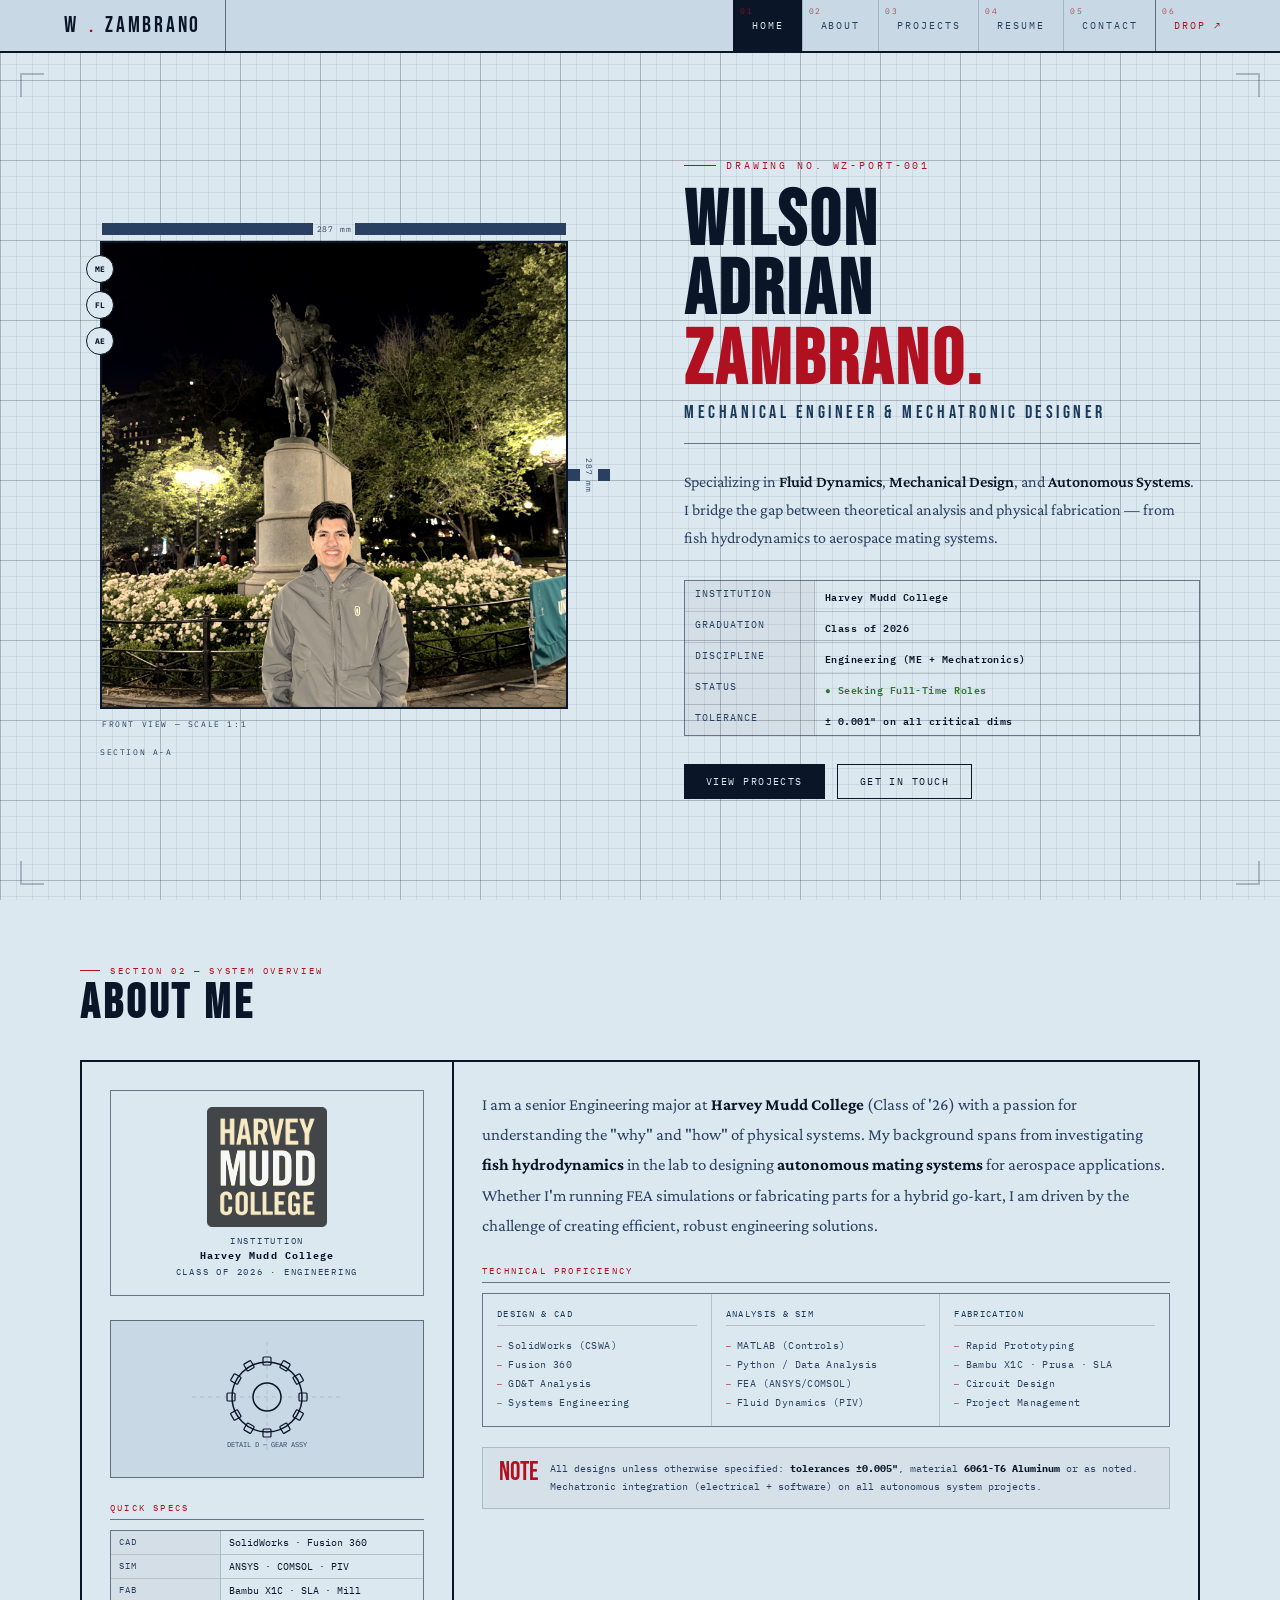
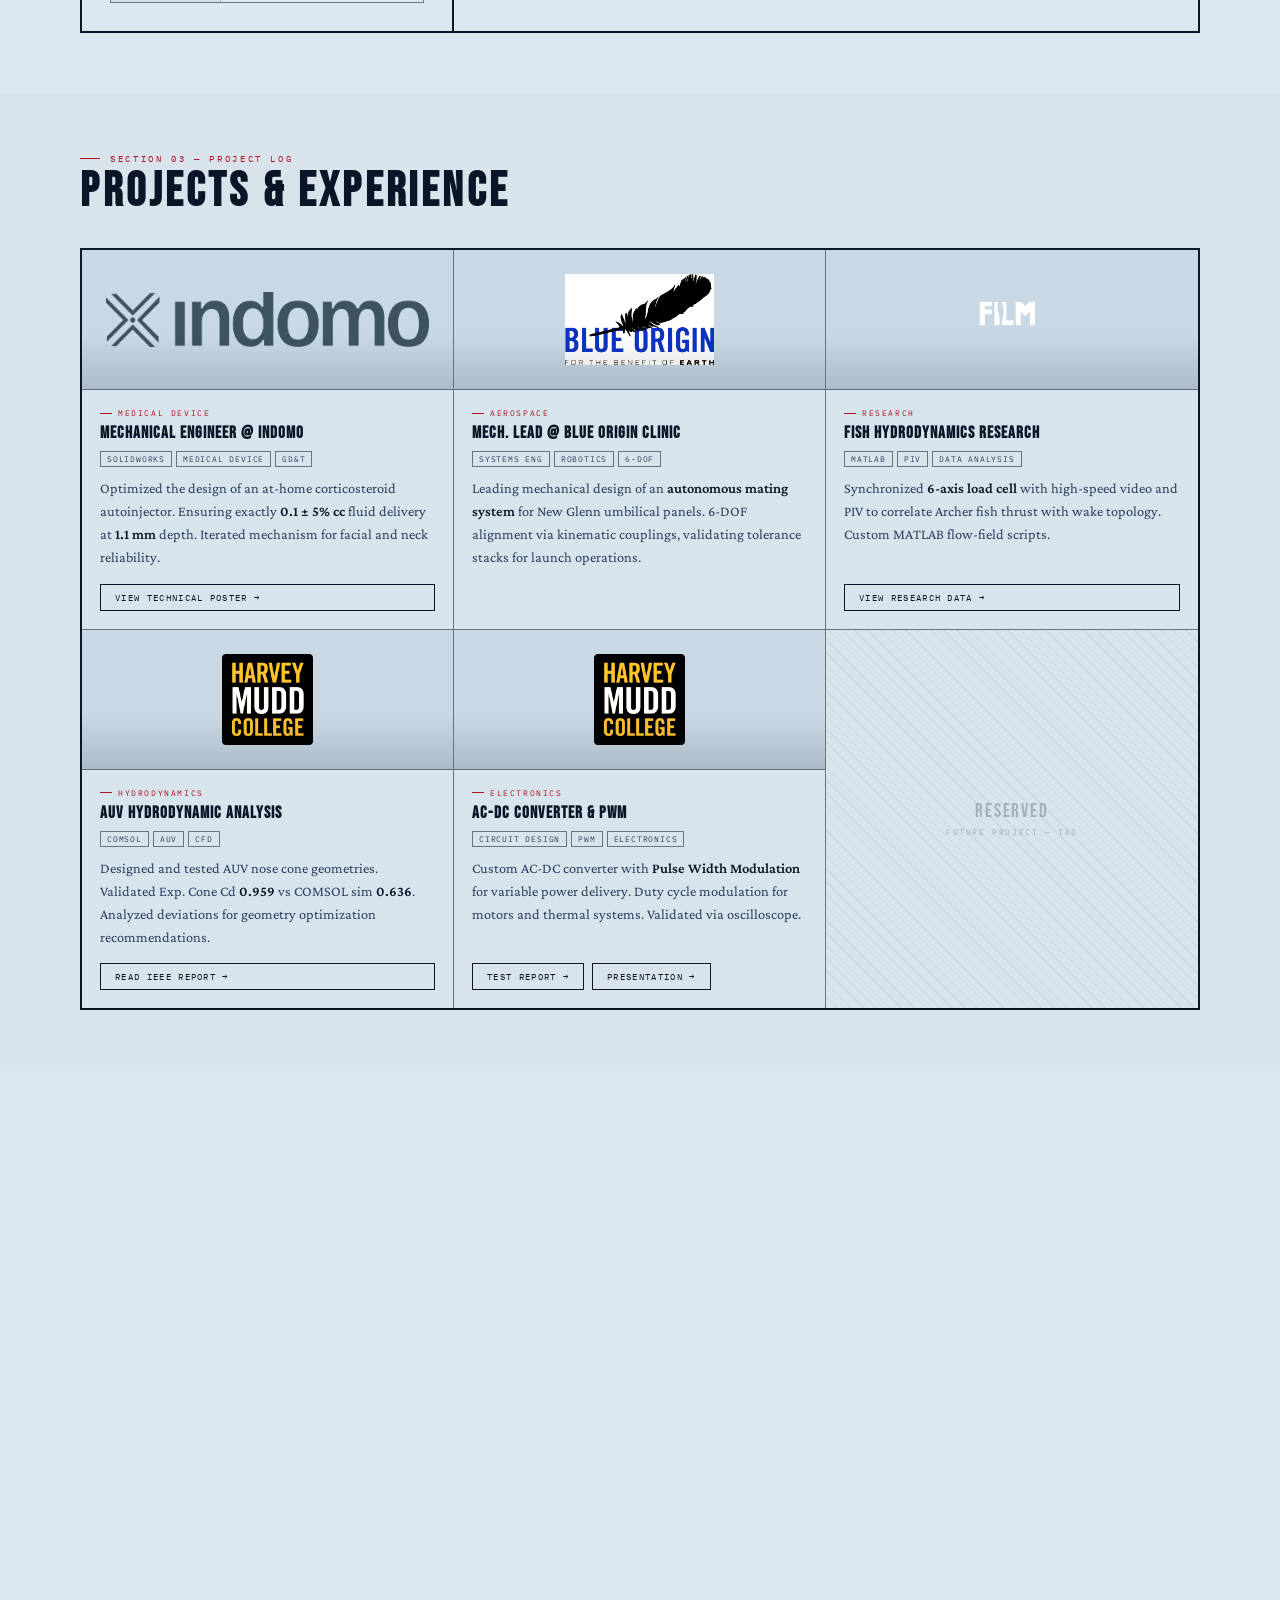
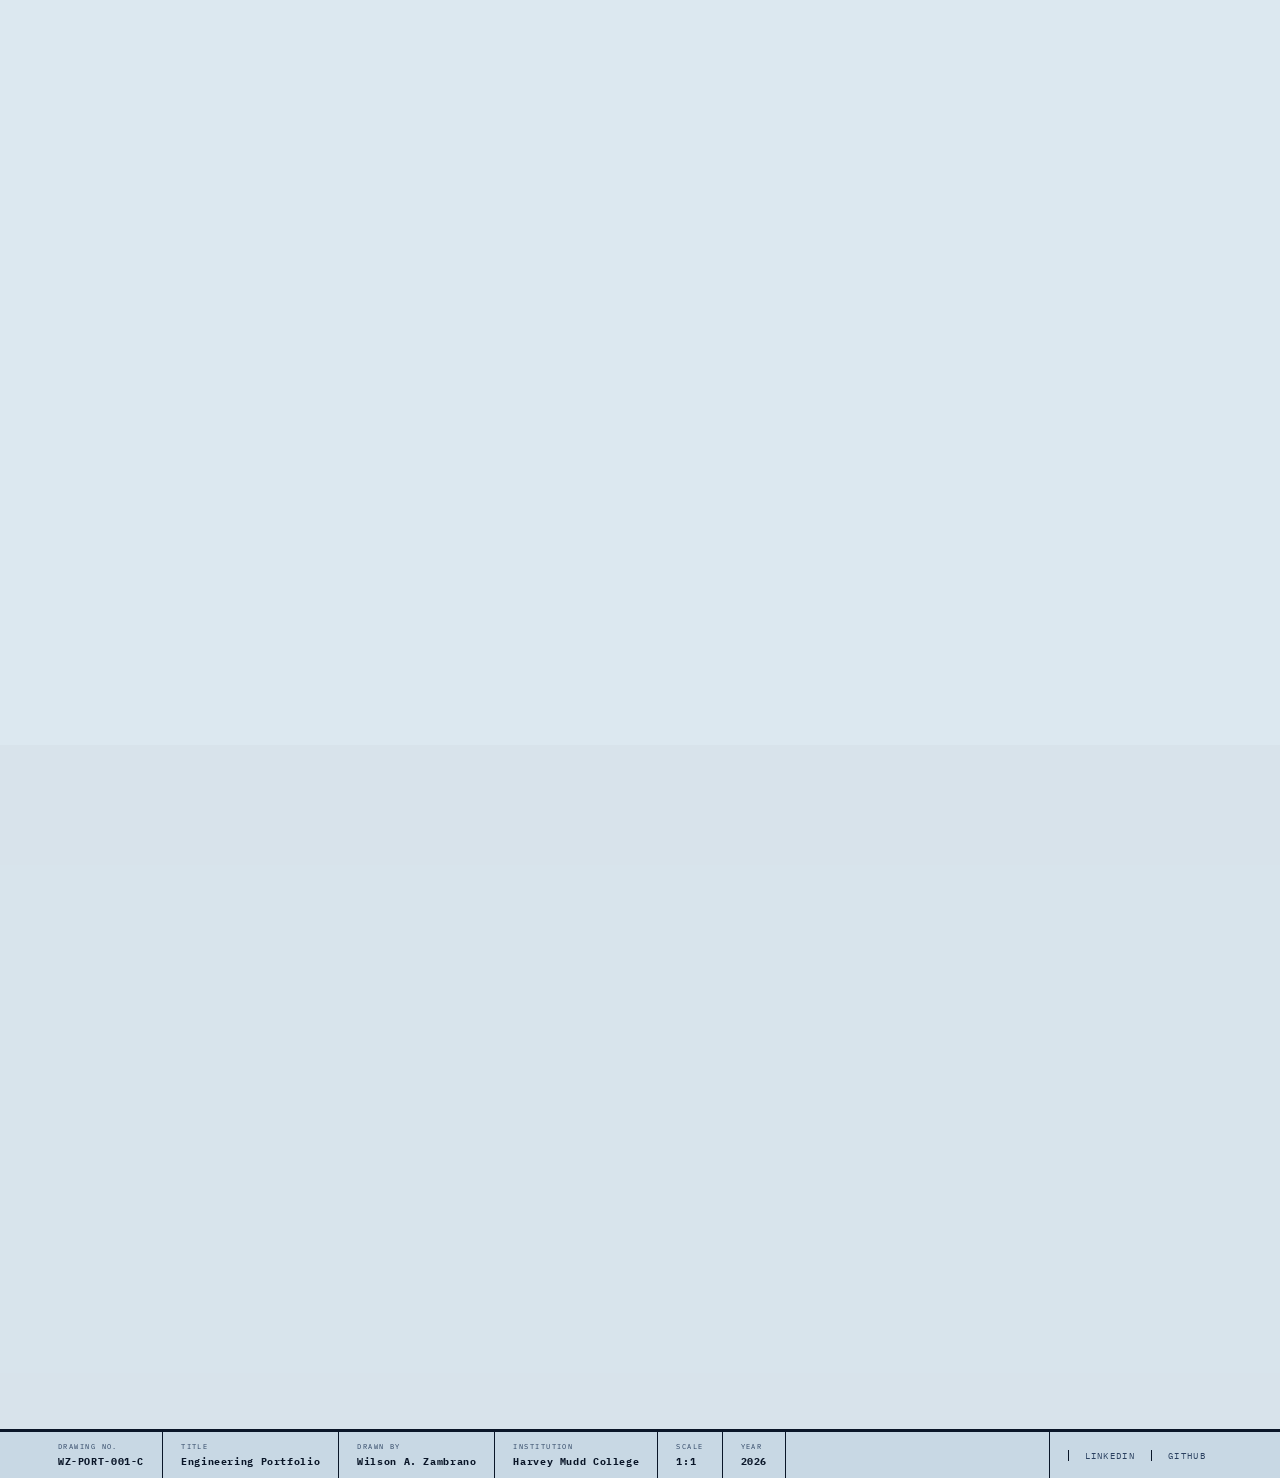
==== commit ca2118be: "cleaning up UI artifacting on home page" ====
--- a/index.html
+++ b/index.html
@@ -3,14 +3,14 @@
 <head>
 <meta charset="UTF-8">
 <meta name="viewport" content="width=device-width, initial-scale=1.0">
-<title>Wilson Zambrano \u2014 Engineering Portfolio</title>
+<title>Wilson Zambrano — Engineering Portfolio</title>
 <link href="https://fonts.googleapis.com/css2?family=Bebas+Neue&family=IBM+Plex+Mono:ital,wght@0,300;0,400;0,600;0,700;1,400&family=Crimson+Pro:ital,wght@0,400;0,600;1,400&display=swap" rel="stylesheet">
 <style>
-/* \u2550\u2550\u2550\u2550\u2550\u2550\u2550\u2550\u2550\u2550\u2550\u2550\u2550\u2550\u2550\u2550\u2550\u2550\u2550\u2550\u2550\u2550\u2550\u2550\u2550\u2550\u2550\u2550\u2550\u2550\u2550\u2550\u2550\u2550\u2550\u2550\u2550\u2550\u2550\u2550\u2550\u2550\u2550
+/* ═══════════════════════════════════════════════════════
    BLUEPRINT DESIGN SYSTEM
-   Aesthetic: Authentic technical drawing \u2014
+   Aesthetic: Authentic technical drawing —
    drafting paper, ink lines, callouts, title block
-\u2550\u2550\u2550\u2550\u2550\u2550\u2550\u2550\u2550\u2550\u2550\u2550\u2550\u2550\u2550\u2550\u2550\u2550\u2550\u2550\u2550\u2550\u2550\u2550\u2550\u2550\u2550\u2550\u2550\u2550\u2550\u2550\u2550\u2550\u2550\u2550\u2550\u2550\u2550\u2550\u2550\u2550\u2550 */
+═══════════════════════════════════════════════════════ */
 :root {
   --paper: #dce8f0;
   --paper-dark: #c8d8e4;
@@ -52,7 +52,7 @@
   z-index: 0;
 }
 
-/* \u2500\u2500 NAV / HEADER \u2500\u2500 */
+/* ── NAV / HEADER ── */
 #header {
   position: sticky;
   top: 0;
@@ -116,7 +116,7 @@
 #mobile-menu a { display: block; padding: 12px 24px; font-size: 0.65rem; text-transform: uppercase; letter-spacing: 0.15em; color: var(--ink-dim); text-decoration: none; border-bottom: 1px solid var(--line); }
 #mobile-menu a:hover { background: rgba(10,22,40,0.06); }
 
-/* \u2500\u2500 SHARED SECTION FRAME \u2500\u2500 */
+/* ── SHARED SECTION FRAME ── */
 .section-frame {
   position: relative;
   z-index: 1;
@@ -204,9 +204,9 @@
 .reveal { opacity: 0; transform: translateY(16px); transition: opacity 0.5s ease, transform 0.5s ease; }
 .reveal.visible { opacity: 1; transform: translateY(0); }
 
-/* \u2550\u2550\u2550\u2550\u2550\u2550\u2550\u2550\u2550\u2550\u2550\u2550\u2550\u2550\u2550\u2550\u2550\u2550\u2550\u2550\u2550\u2550\u2550\u2550\u2550\u2550\u2550
+/* ═══════════════════════════════════════════════════════
    HERO SECTION
-\u2550\u2550\u2550\u2550\u2550\u2550\u2550\u2550\u2550\u2550\u2550\u2550\u2550\u2550\u2550\u2550\u2550\u2550\u2550\u2550\u2550\u2550\u2550\u2550\u2550\u2550\u2550 */
+═══════════════════════════════════════════════════════ */
 #home {
   position: relative;
   z-index: 1;
@@ -233,7 +233,7 @@
   border: 2px solid var(--ink);
 }
 .ortho-box::after {
-  content: 'FRONT VIEW \u2014 SCALE 1:1';
+  content: 'FRONT VIEW — SCALE 1:1';
   position: absolute;
   bottom: -22px; left: 0;
   font-size: 0.5rem;
@@ -351,7 +351,7 @@
 
 .hero-cta { display: flex; gap: 12px; flex-wrap: wrap; }
 
-/* \u2500\u2500 Buttons \u2500\u2500 */
+/* ── Buttons ── */
 .btn {
   font-family: 'IBM Plex Mono', monospace;
   font-size: 0.6rem;
@@ -372,9 +372,9 @@
 .btn-outline:hover { background: rgba(10,22,40,0.07); }
 .btn-sm { padding: 7px 14px; font-size: 0.55rem; }
 
-/* \u2550\u2550\u2550\u2550\u2550\u2550\u2550\u2550\u2550\u2550\u2550\u2550\u2550\u2550\u2550\u2550\u2550\u2550\u2550\u2550\u2550\u2550\u2550\u2550\u2550\u2550\u2550
+/* ═══════════════════════════════════════════════════════
    ABOUT
-\u2550\u2550\u2550\u2550\u2550\u2550\u2550\u2550\u2550\u2550\u2550\u2550\u2550\u2550\u2550\u2550\u2550\u2550\u2550\u2550\u2550\u2550\u2550\u2550\u2550\u2550\u2550 */
+═══════════════════════════════════════════════════════ */
 #about { background: transparent; }
 
 .about-grid {
@@ -461,14 +461,14 @@
   letter-spacing: 0.04em;
 }
 .skill-item::before {
-  content: '\u2014';
+  content: '—';
   color: var(--red);
   font-size: 0.5rem;
 }
 
-/* \u2550\u2550\u2550\u2550\u2550\u2550\u2550\u2550\u2550\u2550\u2550\u2550\u2550\u2550\u2550\u2550\u2550\u2550\u2550\u2550\u2550\u2550\u2550\u2550\u2550\u2550\u2550
+/* ═══════════════════════════════════════════════════════
    PROJECTS
-\u2550\u2550\u2550\u2550\u2550\u2550\u2550\u2550\u2550\u2550\u2550\u2550\u2550\u2550\u2550\u2550\u2550\u2550\u2550\u2550\u2550\u2550\u2550\u2550\u2550\u2550\u2550 */
+═══════════════════════════════════════════════════════ */
 #projects { background: rgba(10,22,40,0.02); }
 
 .projects-grid {
@@ -520,7 +520,8 @@
 }
 .card-img-wrap img {
   width: 100%; height: 100%;
-  object-fit: cover;
+  object-fit: contain; 
+  padding: 24px;
   object-position: center;
   filter: sepia(0.2) contrast(1.05);
   transition: transform 0.4s ease;
@@ -577,9 +578,9 @@
 }
 .card-desc strong { color: var(--ink); font-weight: 600; }
 
-/* \u2550\u2550\u2550\u2550\u2550\u2550\u2550\u2550\u2550\u2550\u2550\u2550\u2550\u2550\u2550\u2550\u2550\u2550\u2550\u2550\u2550\u2550\u2550\u2550\u2550\u2550\u2550
+/* ═══════════════════════════════════════════════════════
    RESUME
-\u2550\u2550\u2550\u2550\u2550\u2550\u2550\u2550\u2550\u2550\u2550\u2550\u2550\u2550\u2550\u2550\u2550\u2550\u2550\u2550\u2550\u2550\u2550\u2550\u2550\u2550\u2550 */
+═══════════════════════════════════════════════════════ */
 #resume { background: transparent; }
 
 .resume-wrap {
@@ -592,7 +593,7 @@
   overflow: hidden;
 }
 .resume-frame::before {
-  content: 'DOCUMENT WZ-CV-001 \u2014 CLICK TO OPEN PDF';
+  content: 'DOCUMENT WZ-CV-001 — CLICK TO OPEN PDF';
   position: absolute;
   bottom: 0; left: 0; right: 0;
   background: var(--ink);
@@ -615,9 +616,9 @@
 }
 .resume-frame:hover img { filter: sepia(0.2) brightness(0.97); }
 
-/* \u2550\u2550\u2550\u2550\u2550\u2550\u2550\u2550\u2550\u2550\u2550\u2550\u2550\u2550\u2550\u2550\u2550\u2550\u2550\u2550\u2550\u2550\u2550\u2550\u2550\u2550\u2550
+/* ═══════════════════════════════════════════════════════
    CONTACT
-\u2550\u2550\u2550\u2550\u2550\u2550\u2550\u2550\u2550\u2550\u2550\u2550\u2550\u2550\u2550\u2550\u2550\u2550\u2550\u2550\u2550\u2550\u2550\u2550\u2550\u2550\u2550 */
+═══════════════════════════════════════════════════════ */
 #contact { background: rgba(10,22,40,0.02); }
 
 .contact-grid {
@@ -701,9 +702,9 @@
 .form-input::placeholder, .form-textarea::placeholder { color: rgba(10,22,40,0.3); }
 .form-row { display: grid; grid-template-columns: 1fr 1fr; gap: 12px; }
 
-/* \u2550\u2550\u2550\u2550\u2550\u2550\u2550\u2550\u2550\u2550\u2550\u2550\u2550\u2550\u2550\u2550\u2550\u2550\u2550\u2550\u2550\u2550\u2550\u2550\u2550\u2550\u2550
+/* ═══════════════════════════════════════════════════════
    TITLE BLOCK (footer)
-\u2550\u2550\u2550\u2550\u2550\u2550\u2550\u2550\u2550\u2550\u2550\u2550\u2550\u2550\u2550\u2550\u2550\u2550\u2550\u2550\u2550\u2550\u2550\u2550\u2550\u2550\u2550 */
+═══════════════════════════════════════════════════════ */
 footer {
   position: relative;
   z-index: 1;
@@ -754,7 +755,7 @@
 }
 .footer-link:hover { color: var(--ink); }
 
-/* \u2500\u2500 Cross-hatch pattern for empty card \u2500\u2500 */
+/* ── Cross-hatch pattern for empty card ── */
 .hatch-bg {
   background-image: repeating-linear-gradient(
     45deg,
@@ -765,7 +766,7 @@
   );
 }
 
-/* \u2500\u2500 Responsive \u2500\u2500 */
+/* ── Responsive ── */
 @media (max-width: 900px) {
   .hero-inner { grid-template-columns: 1fr; }
   .about-grid { grid-template-columns: 1fr; }
@@ -797,7 +798,6 @@
 </head>
 <body>
 
-<!-- \u2550\u2550\u2550\u2550\u2550\u2550\u2550\u2550\u2550\u2550\u2550\u2550\u2550\u2550\u2550\u2550\u2550\u2550\u2550\u2550\u2550\u2550\u2550\u2550\u2550 HEADER \u2550\u2550\u2550\u2550\u2550\u2550\u2550\u2550\u2550\u2550\u2550\u2550\u2550\u2550\u2550\u2550\u2550\u2550\u2550\u2550\u2550\u2550\u2550\u2550\u2550 -->
 <header id="header">
   <nav class="nav-inner">
     <a href="#home" class="nav-brand">W<span>.</span>Zambrano</a>
@@ -814,20 +814,18 @@
     </button>
   </nav>
   <div id="mobile-menu">
-    <a href="#home">01 \u2014 Home</a>
-    <a href="#about">02 \u2014 About</a>
-    <a href="#projects">03 \u2014 Projects</a>
-    <a href="#resume">04 \u2014 Resume</a>
-    <a href="#contact">05 \u2014 Contact</a>
-    <a href="drop.html" style="color:var(--red);">06 \u2014 Drop Zone \u2197</a>
+    <a href="#home">01 — Home</a>
+    <a href="#about">02 — About</a>
+    <a href="#projects">03 — Projects</a>
+    <a href="#resume">04 — Resume</a>
+    <a href="#contact">05 — Contact</a>
+    <a href="drop.html" style="color:var(--red);">06 — Drop Zone ↗</a>
   </div>
 </header>
 
 <main>
 
-<!-- \u2550\u2550\u2550\u2550\u2550\u2550\u2550\u2550\u2550\u2550\u2550\u2550\u2550\u2550\u2550\u2550\u2550\u2550\u2550\u2550\u2550\u2550\u2550\u2550\u2550 HERO \u2550\u2550\u2550\u2550\u2550\u2550\u2550\u2550\u2550\u2550\u2550\u2550\u2550\u2550\u2550\u2550\u2550\u2550\u2550\u2550\u2550\u2550\u2550\u2550\u2550 -->
 <section id="home">
-  <!-- Corner registration marks -->
   <div style="position:absolute;top:20px;left:20px;width:24px;height:24px;border-top:2px solid var(--ink-faint);border-left:2px solid var(--ink-faint);z-index:2;"></div>
   <div style="position:absolute;top:20px;right:20px;width:24px;height:24px;border-top:2px solid var(--ink-faint);border-right:2px solid var(--ink-faint);z-index:2;"></div>
   <div style="position:absolute;bottom:20px;left:20px;width:24px;height:24px;border-bottom:2px solid var(--ink-faint);border-left:2px solid var(--ink-faint);z-index:2;"></div>
@@ -835,29 +833,24 @@
 
   <div class="hero-inner">
 
-    <!-- Left: Photo as orthographic view -->
-    <div style="position:relative; padding: 40px 48px 32px 20px;">
+    <div style="position:relative; padding: 40px 48px 48px 20px;">
       <div class="ortho-box">
-        <!-- dimension top -->
         <div class="dim-top">
           <div class="dim-line"></div>
           <span>287 mm</span>
           <div class="dim-line"></div>
         </div>
-        <!-- dimension right -->
         <div class="dim-right">
           <div class="dim-line" style="width:1px;min-height:12px;"></div>
           <span>287 mm</span>
           <div class="dim-line" style="width:1px;min-height:12px;"></div>
         </div>
 
-        <img src="AboutImg.jpeg" alt="Wilson Zambrano" class="hero-photo" onerror="this.outerHTML='<div class=\\'hero-photo-placeholder\\'>PHOTO<br>AboutImg.jpeg</div>'">
-      </div>
-
-      <!-- Section indicator -->
-      <div style="position:absolute;bottom:8px;left:20px;font-size:0.5rem;letter-spacing:0.2em;color:var(--ink-dim);text-transform:uppercase;">SECTION A-A</div>
-
-      <!-- Detail callout circles -->
+        <img src="AboutImg.jpeg" alt="Wilson Zambrano" class="hero-photo" onerror="this.outerHTML='<div class=\'hero-photo-placeholder\'>PHOTO<br>AboutImg.jpeg</div>'">
+      </div>
+
+      <div style="position:absolute;bottom:0px;left:20px;font-size:0.5rem;letter-spacing:0.2em;color:var(--ink-dim);text-transform:uppercase;">SECTION A-A</div>
+
       <div style="position:absolute;top:54px;left:6px;display:flex;flex-direction:column;gap:8px;">
         <div class="callout"><div class="callout-circle" style="font-size:0.5rem;">ME</div></div>
         <div class="callout"><div class="callout-circle" style="font-size:0.5rem;">FL</div></div>
@@ -865,7 +858,6 @@
       </div>
     </div>
 
-    <!-- Right: Text -->
     <div class="hero-text">
       <p class="hero-eyebrow">Drawing No. WZ-PORT-001</p>
 
@@ -877,7 +869,7 @@
       <p class="hero-title">Mechanical Engineer &amp; Mechatronic Designer</p>
 
       <p class="hero-desc">
-        Specializing in <strong>Fluid Dynamics</strong>, <strong>Mechanical Design</strong>, and <strong>Autonomous Systems</strong>. I bridge the gap between theoretical analysis and physical fabrication \u2014 from fish hydrodynamics to aerospace mating systems.
+        Specializing in <strong>Fluid Dynamics</strong>, <strong>Mechanical Design</strong>, and <strong>Autonomous Systems</strong>. I bridge the gap between theoretical analysis and physical fabrication — from fish hydrodynamics to aerospace mating systems.
       </p>
 
       <div class="spec-table">
@@ -895,11 +887,11 @@
         </div>
         <div class="spec-row">
           <span class="spec-key">Status</span>
-          <span class="spec-val" style="color:#2a7a2a;">\u25cf Seeking Full-Time Roles</span>
+          <span class="spec-val" style="color:#2a7a2a;">● Seeking Full-Time Roles</span>
         </div>
         <div class="spec-row">
           <span class="spec-key">Tolerance</span>
-          <span class="spec-val">\u00b1 0.001" on all critical dims</span>
+          <span class="spec-val">± 0.001" on all critical dims</span>
         </div>
       </div>
 
@@ -911,31 +903,26 @@
   </div>
 </section>
 
-<!-- \u2550\u2550\u2550\u2550\u2550\u2550\u2550\u2550\u2550\u2550\u2550\u2550\u2550\u2550\u2550\u2550\u2550\u2550\u2550\u2550\u2550\u2550\u2550\u2550\u2550 ABOUT \u2550\u2550\u2550\u2550\u2550\u2550\u2550\u2550\u2550\u2550\u2550\u2550\u2550\u2550\u2550\u2550\u2550\u2550\u2550\u2550\u2550\u2550\u2550\u2550\u2550 -->
 <section id="about">
   <div class="section-frame">
     <div class="reveal" style="margin-bottom:28px;">
-      <p class="dwg-section-label">Section 02 \u2014 System Overview</p>
+      <p class="dwg-section-label">Section 02 — System Overview</p>
       <h2 class="dwg-title">About Me</h2>
     </div>
 
     <div class="about-grid reveal">
-      <!-- Left panel -->
       <div class="about-left">
         <div class="institution-badge">
           <img src="HMC Logo.png" alt="Harvey Mudd College" onerror="this.style.display='none'">
           <p>Institution</p>
           <strong>Harvey Mudd College</strong>
-          <p style="margin-top:4px;">Class of 2026 \u00b7 Engineering</p>
-        </div>
-
-        <!-- Decorative orthographic view placeholder -->
+          <p style="margin-top:4px;">Class of 2026 · Engineering</p>
+        </div>
+
         <div style="border:1px solid var(--line-bold); padding:16px; text-align:center; background: var(--paper-dark);">
           <svg width="100%" viewBox="0 0 160 120" style="max-width:160px;">
-            <!-- Simple gear drawing -->
             <circle cx="80" cy="60" r="35" fill="none" stroke="var(--ink)" stroke-width="1.5"/>
             <circle cx="80" cy="60" r="14" fill="none" stroke="var(--ink)" stroke-width="1.5"/>
-            <!-- Gear teeth -->
             <g stroke="var(--ink)" stroke-width="1.2" fill="none">
               <rect x="76" y="20" width="8" height="8" rx="1" transform="rotate(0,80,60)"/>
               <rect x="76" y="20" width="8" height="8" rx="1" transform="rotate(30,80,60)"/>
@@ -950,11 +937,9 @@
               <rect x="76" y="20" width="8" height="8" rx="1" transform="rotate(300,80,60)"/>
               <rect x="76" y="20" width="8" height="8" rx="1" transform="rotate(330,80,60)"/>
             </g>
-            <!-- Cross hairs -->
             <line x1="80" y1="5" x2="80" y2="115" stroke="var(--ink-faint)" stroke-width="0.5" stroke-dasharray="4,4"/>
             <line x1="5" y1="60" x2="155" y2="60" stroke="var(--ink-faint)" stroke-width="0.5" stroke-dasharray="4,4"/>
-            <!-- Dim lines -->
-            <text x="80" y="110" text-anchor="middle" style="font-family:'IBM Plex Mono',monospace;font-size:7px;fill:var(--ink-dim);">DETAIL D \u2014 GEAR ASSY</text>
+            <text x="80" y="110" text-anchor="middle" style="font-family:'IBM Plex Mono',monospace;font-size:7px;fill:var(--ink-dim);">DETAIL D — GEAR ASSY</text>
           </svg>
         </div>
 
@@ -963,21 +948,20 @@
           <div style="display:flex;flex-direction:column;gap:0;border:1px solid var(--line-bold);">
             <div style="display:flex;border-bottom:1px solid var(--line);">
               <span style="flex:1;padding:5px 8px;font-size:0.55rem;text-transform:uppercase;letter-spacing:0.1em;color:var(--ink-dim);border-right:1px solid var(--line);background:rgba(10,22,40,0.04);">CAD</span>
-              <span style="flex:2;padding:5px 8px;font-size:0.6rem;color:var(--ink);">SolidWorks \u00b7 Fusion 360</span>
+              <span style="flex:2;padding:5px 8px;font-size:0.6rem;color:var(--ink);">SolidWorks · Fusion 360</span>
             </div>
             <div style="display:flex;border-bottom:1px solid var(--line);">
               <span style="flex:1;padding:5px 8px;font-size:0.55rem;text-transform:uppercase;letter-spacing:0.1em;color:var(--ink-dim);border-right:1px solid var(--line);background:rgba(10,22,40,0.04);">SIM</span>
-              <span style="flex:2;padding:5px 8px;font-size:0.6rem;color:var(--ink);">ANSYS \u00b7 COMSOL \u00b7 PIV</span>
+              <span style="flex:2;padding:5px 8px;font-size:0.6rem;color:var(--ink);">ANSYS · COMSOL · PIV</span>
             </div>
             <div style="display:flex;">
               <span style="flex:1;padding:5px 8px;font-size:0.55rem;text-transform:uppercase;letter-spacing:0.1em;color:var(--ink-dim);border-right:1px solid var(--line);background:rgba(10,22,40,0.04);">FAB</span>
-              <span style="flex:2;padding:5px 8px;font-size:0.6rem;color:var(--ink);">Bambu X1C \u00b7 SLA \u00b7 Mill</span>
+              <span style="flex:2;padding:5px 8px;font-size:0.6rem;color:var(--ink);">Bambu X1C · SLA · Mill</span>
             </div>
           </div>
         </div>
       </div>
 
-      <!-- Right panel -->
       <div class="about-right">
         <p style="font-family:'Crimson Pro',serif;font-size:1.05rem;line-height:1.8;color:var(--ink-dim);margin-bottom:24px;">
           I am a senior Engineering major at <strong style="color:var(--ink);">Harvey Mudd College</strong> (Class of '26) with a passion for understanding the "why" and "how" of physical systems. My background spans from investigating <strong style="color:var(--ink);">fish hydrodynamics</strong> in the lab to designing <strong style="color:var(--ink);">autonomous mating systems</strong> for aerospace applications. Whether I'm running FEA simulations or fabricating parts for a hybrid go-kart, I am driven by the challenge of creating efficient, robust engineering solutions.
@@ -1002,17 +986,16 @@
           <div class="skill-col">
             <p class="skill-col-title">Fabrication</p>
             <p class="skill-item">Rapid Prototyping</p>
-            <p class="skill-item">Bambu X1C \u00b7 Prusa \u00b7 SLA</p>
+            <p class="skill-item">Bambu X1C · Prusa · SLA</p>
             <p class="skill-item">Circuit Design</p>
             <p class="skill-item">Project Management</p>
           </div>
         </div>
 
-        <!-- Tolerance note -->
         <div style="margin-top:20px;border:1px solid var(--line);padding:12px 16px;background:rgba(10,22,40,0.03);display:flex;align-items:flex-start;gap:12px;">
           <div style="font-family:'Bebas Neue',sans-serif;font-size:1.6rem;color:var(--red);line-height:1;flex-shrink:0;">NOTE</div>
           <p style="font-size:0.65rem;line-height:1.7;color:var(--ink-dim);">
-            All designs unless otherwise specified: <strong style="color:var(--ink);">tolerances \u00b10.005"</strong>, material <strong style="color:var(--ink);">6061-T6 Aluminum</strong> or as noted. Mechatronic integration (electrical + software) on all autonomous system projects.
+            All designs unless otherwise specified: <strong style="color:var(--ink);">tolerances ±0.005"</strong>, material <strong style="color:var(--ink);">6061-T6 Aluminum</strong> or as noted. Mechatronic integration (electrical + software) on all autonomous system projects.
           </p>
         </div>
       </div>
@@ -1020,17 +1003,15 @@
   </div>
 </section>
 
-<!-- \u2550\u2550\u2550\u2550\u2550\u2550\u2550\u2550\u2550\u2550\u2550\u2550\u2550\u2550\u2550\u2550\u2550\u2550\u2550\u2550\u2550\u2550\u2550\u2550\u2550 PROJECTS \u2550\u2550\u2550\u2550\u2550\u2550\u2550\u2550\u2550\u2550\u2550\u2550\u2550\u2550\u2550\u2550\u2550\u2550\u2550\u2550\u2550\u2550\u2550\u2550\u2550 -->
 <section id="projects">
   <div class="section-frame">
     <div class="reveal" style="margin-bottom:28px;">
-      <p class="dwg-section-label">Section 03 \u2014 Project Log</p>
+      <p class="dwg-section-label">Section 03 — Project Log</p>
       <h2 class="dwg-title">Projects &amp; Experience</h2>
     </div>
 
     <div class="projects-grid">
 
-      <!-- 1 \u2014 Indomo -->
       <div class="project-card reveal">
         <div class="card-callout">01</div>
         <div class="card-img-wrap">
@@ -1045,13 +1026,12 @@
             <span class="card-tag">GD&T</span>
           </div>
           <p class="card-desc">
-            Optimized the design of an at-home corticosteroid autoinjector. Ensuring exactly <strong>0.1 \u00b1 5% cc</strong> fluid delivery at <strong>1.1 mm</strong> depth. Iterated mechanism for facial and neck reliability.
+            Optimized the design of an at-home corticosteroid autoinjector. Ensuring exactly <strong>0.1 ± 5% cc</strong> fluid delivery at <strong>1.1 mm</strong> depth. Iterated mechanism for facial and neck reliability.
           </p>
-          <a href="Indomo-Injector_Poster.pdf" target="_blank" class="btn btn-outline btn-sm">View Technical Poster \u2192</a>
-        </div>
-      </div>
-
-      <!-- 2 \u2014 Blue Origin -->
+          <a href="Indomo-Injector_Poster.pdf" target="_blank" class="btn btn-outline btn-sm">View Technical Poster →</a>
+        </div>
+      </div>
+
       <div class="project-card reveal">
         <div class="card-callout">02</div>
         <div class="card-img-wrap">
@@ -1071,7 +1051,6 @@
         </div>
       </div>
 
-      <!-- 3 \u2014 Fish Hydrodynamics -->
       <div class="project-card reveal">
         <div class="card-callout">03</div>
         <div class="card-img-wrap">
@@ -1088,11 +1067,10 @@
           <p class="card-desc">
             Synchronized <strong>6-axis load cell</strong> with high-speed video and PIV to correlate Archer fish thrust with wake topology. Custom MATLAB flow-field scripts.
           </p>
-          <a href="poster.html" target="_blank" class="btn btn-outline btn-sm">View Research Data \u2192</a>
-        </div>
-      </div>
-
-      <!-- 4 \u2014 AUV -->
+          <a href="poster.html" target="_blank" class="btn btn-outline btn-sm">View Research Data →</a>
+        </div>
+      </div>
+
       <div class="project-card reveal">
         <div class="card-callout">04</div>
         <div class="card-img-wrap">
@@ -1109,11 +1087,10 @@
           <p class="card-desc">
             Designed and tested AUV nose cone geometries. Validated Exp. Cone Cd <strong>0.959</strong> vs COMSOL sim <strong>0.636</strong>. Analyzed deviations for geometry optimization recommendations.
           </p>
-          <a href="Final Report IEEE.docx.pdf" target="_blank" class="btn btn-outline btn-sm">Read IEEE Report \u2192</a>
-        </div>
-      </div>
-
-      <!-- 5 \u2014 PWM -->
+          <a href="Final Report IEEE.docx.pdf" target="_blank" class="btn btn-outline btn-sm">Read IEEE Report →</a>
+        </div>
+      </div>
+
       <div class="project-card reveal">
         <div class="card-callout">05</div>
         <div class="card-img-wrap">
@@ -1131,17 +1108,16 @@
             Custom AC-DC converter with <strong>Pulse Width Modulation</strong> for variable power delivery. Duty cycle modulation for motors and thermal systems. Validated via oscilloscope.
           </p>
           <div style="display:flex;gap:8px;">
-            <a href="E84 Hardware Circuit Testing.pdf" target="_blank" class="btn btn-outline btn-sm">Test Report \u2192</a>
-            <a href="E84 Final...entation.pdf" target="_blank" class="btn btn-outline btn-sm">Presentation \u2192</a>
+            <a href="E84 Hardware Circuit Testing.pdf" target="_blank" class="btn btn-outline btn-sm">Test Report →</a>
+            <a href="E84 Final...entation.pdf" target="_blank" class="btn btn-outline btn-sm">Presentation →</a>
           </div>
         </div>
       </div>
 
-      <!-- 6 \u2014 Placeholder -->
       <div class="project-card reveal hatch-bg" style="display:flex;align-items:center;justify-content:center;min-height:200px;">
         <div style="text-align:center;">
           <p style="font-family:'Bebas Neue',sans-serif;font-size:1.2rem;letter-spacing:0.1em;color:var(--ink-faint);">RESERVED</p>
-          <p style="font-size:0.5rem;text-transform:uppercase;letter-spacing:0.2em;color:var(--ink-faint);margin-top:4px;">Future Project \u2014 TBD</p>
+          <p style="font-size:0.5rem;text-transform:uppercase;letter-spacing:0.2em;color:var(--ink-faint);margin-top:4px;">Future Project — TBD</p>
         </div>
       </div>
 
@@ -1149,16 +1125,15 @@
   </div>
 </section>
 
-<!-- \u2550\u2550\u2550\u2550\u2550\u2550\u2550\u2550\u2550\u2550\u2550\u2550\u2550\u2550\u2550\u2550\u2550\u2550\u2550\u2550\u2550\u2550\u2550\u2550\u2550 RESUME \u2550\u2550\u2550\u2550\u2550\u2550\u2550\u2550\u2550\u2550\u2550\u2550\u2550\u2550\u2550\u2550\u2550\u2550\u2550\u2550\u2550\u2550\u2550\u2550\u2550 -->
 <section id="resume">
   <div class="section-frame">
     <div class="reveal" style="margin-bottom:28px;">
-      <p class="dwg-section-label">Section 04 \u2014 Credentials</p>
+      <p class="dwg-section-label">Section 04 — Credentials</p>
       <h2 class="dwg-title">Resume</h2>
     </div>
     <div class="resume-wrap reveal">
       <a href="WilsonZambrano.pdf" target="_blank" class="resume-frame" style="display:block;text-decoration:none;">
-        <img src="WilsonZambrano.jpg" alt="Wilson Zambrano Resume" onerror="this.outerHTML='<div style=\\'padding:80px;text-align:center;font-family:IBM Plex Mono,monospace;font-size:0.7rem;color:var(--ink-dim);background:var(--paper-dark);\\'>WilsonZambrano.jpg<br><br>Resume Preview</div>'">
+        <img src="WilsonZambrano.jpg" alt="Wilson Zambrano Resume" onerror="this.outerHTML='<div style=\'padding:80px;text-align:center;font-family:IBM Plex Mono,monospace;font-size:0.7rem;color:var(--ink-dim);background:var(--paper-dark);\'>WilsonZambrano.jpg<br><br>Resume Preview</div>'">
       </a>
       <div style="margin-top:16px;display:flex;gap:12px;">
         <a href="WilsonZambrano.pdf" download class="btn btn-outline" style="display:inline-flex;align-items:center;gap:8px;">
@@ -1174,16 +1149,14 @@
   </div>
 </section>
 
-<!-- \u2550\u2550\u2550\u2550\u2550\u2550\u2550\u2550\u2550\u2550\u2550\u2550\u2550\u2550\u2550\u2550\u2550\u2550\u2550\u2550\u2550\u2550\u2550\u2550\u2550 CONTACT \u2550\u2550\u2550\u2550\u2550\u2550\u2550\u2550\u2550\u2550\u2550\u2550\u2550\u2550\u2550\u2550\u2550\u2550\u2550\u2550\u2550\u2550\u2550\u2550\u2550 -->
 <section id="contact">
   <div class="section-frame">
     <div class="reveal" style="margin-bottom:28px;">
-      <p class="dwg-section-label">Section 05 \u2014 Correspondence</p>
+      <p class="dwg-section-label">Section 05 — Correspondence</p>
       <h2 class="dwg-title">Get In Touch</h2>
     </div>
 
     <div class="contact-grid reveal">
-      <!-- Left: info -->
       <div class="contact-left">
         <div class="contact-status">
           <span class="status-dot"></span>
@@ -1193,7 +1166,6 @@
           Seeking opportunities in <strong>Mechanical Design</strong>, <strong>Mechatronics</strong>, and <strong>Aerospace Engineering</strong>. Open to roles that blend physical systems with intelligent design.
         </p>
 
-        <!-- Decorative revision block -->
         <div style="border:1px solid var(--line-bold);margin-bottom:24px;">
           <div style="background:rgba(10,22,40,0.06);padding:6px 12px;border-bottom:1px solid var(--line-bold);font-size:0.5rem;text-transform:uppercase;letter-spacing:0.2em;color:var(--ink-dim);">Revision History</div>
           <div style="display:grid;grid-template-columns:40px 60px 1fr;font-size:0.55rem;">
@@ -1213,7 +1185,7 @@
         </div>
 
         <div class="contact-links">
-          <a href="#" class="contact-link">
+          <a href="https://www.linkedin.com/in/wilson-zambrano/" class="contact-link">
             <span class="contact-link-icon">in</span>
             LinkedIn Profile
           </a>
@@ -1222,13 +1194,12 @@
             GitHub Repository
           </a>
           <a href="WilsonZambrano.pdf" target="_blank" class="contact-link">
-            <span class="contact-link-icon">\u2193</span>
+            <span class="contact-link-icon">↓</span>
             Download Resume PDF
           </a>
         </div>
       </div>
 
-      <!-- Right: form -->
       <div class="contact-right">
         <form action="https://formspree.io/f/mwvedoro" method="POST">
           <div class="form-row">
@@ -1260,7 +1231,6 @@
 
 </main>
 
-<!-- \u2550\u2550\u2550\u2550\u2550\u2550\u2550\u2550\u2550\u2550\u2550\u2550\u2550\u2550\u2550\u2550\u2550\u2550\u2550\u2550\u2550\u2550\u2550\u2550\u2550 FOOTER / TITLE BLOCK \u2550\u2550\u2550\u2550\u2550\u2550\u2550\u2550\u2550\u2550\u2550\u2550\u2550\u2550\u2550\u2550\u2550\u2550\u2550\u2550\u2550\u2550\u2550\u2550\u2550 -->
 <footer>
   <div class="title-block">
     <div class="tb-cell">
@@ -1289,7 +1259,7 @@
     </div>
     <div class="tb-cell" style="border-left:1px solid var(--ink);">
       <div class="footer-links">
-        <a href="#" class="footer-link">LinkedIn</a>
+        <a href="https://www.linkedin.com/in/wilson-zambrano/" class="footer-link">LinkedIn</a>
         <a href="#" class="footer-link">GitHub</a>
       </div>
     </div>
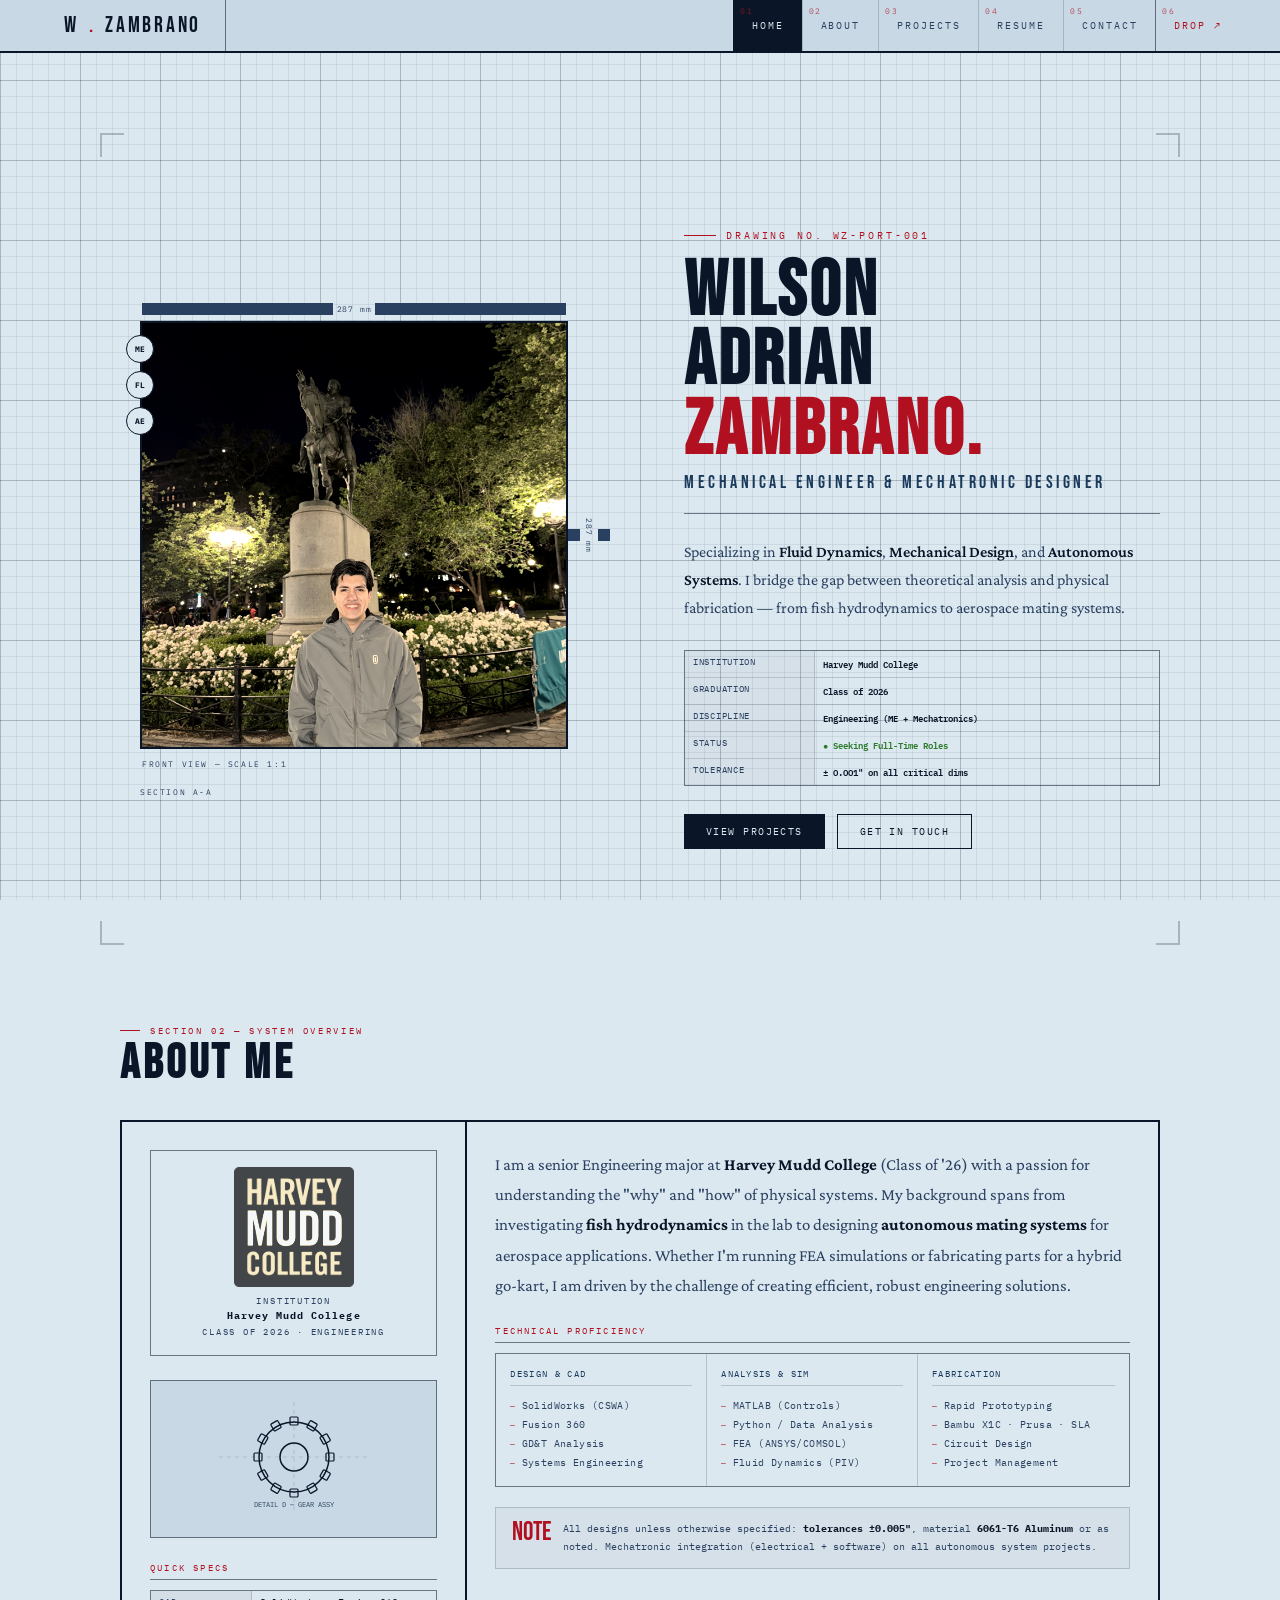
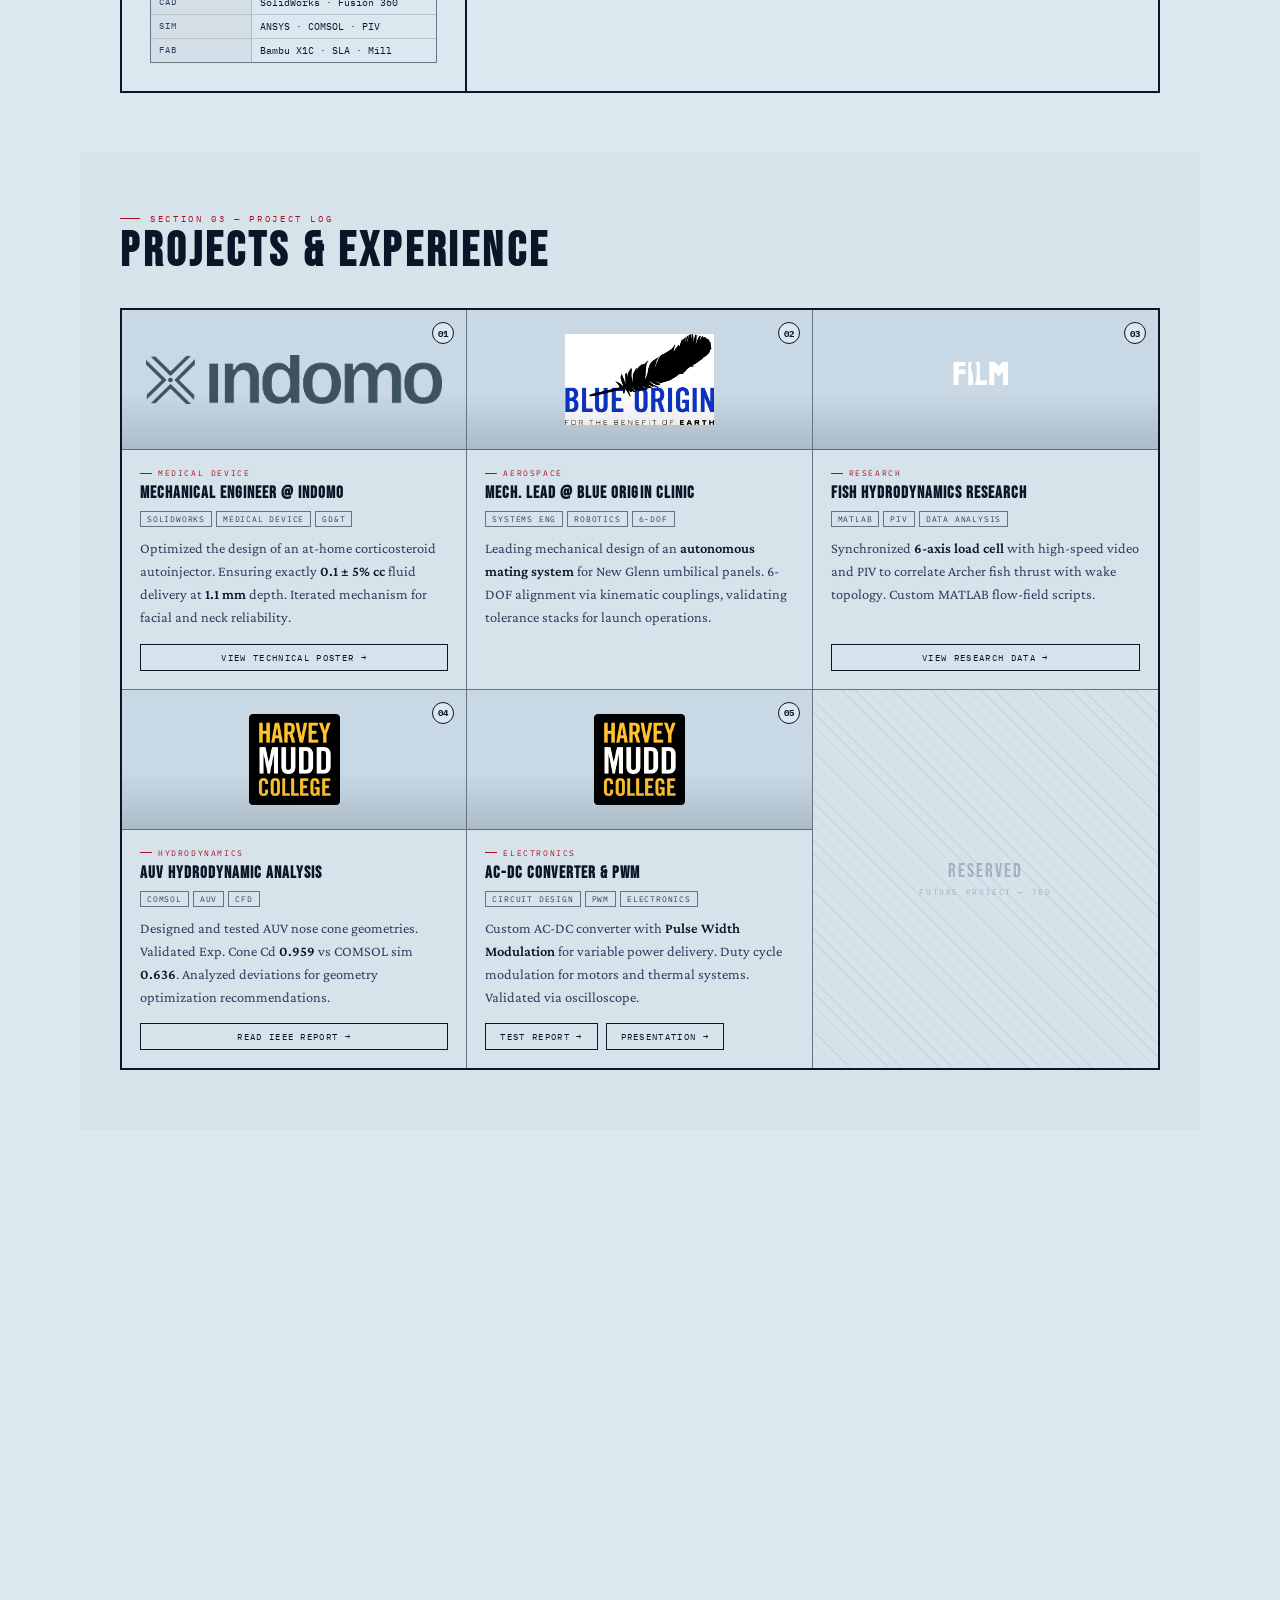
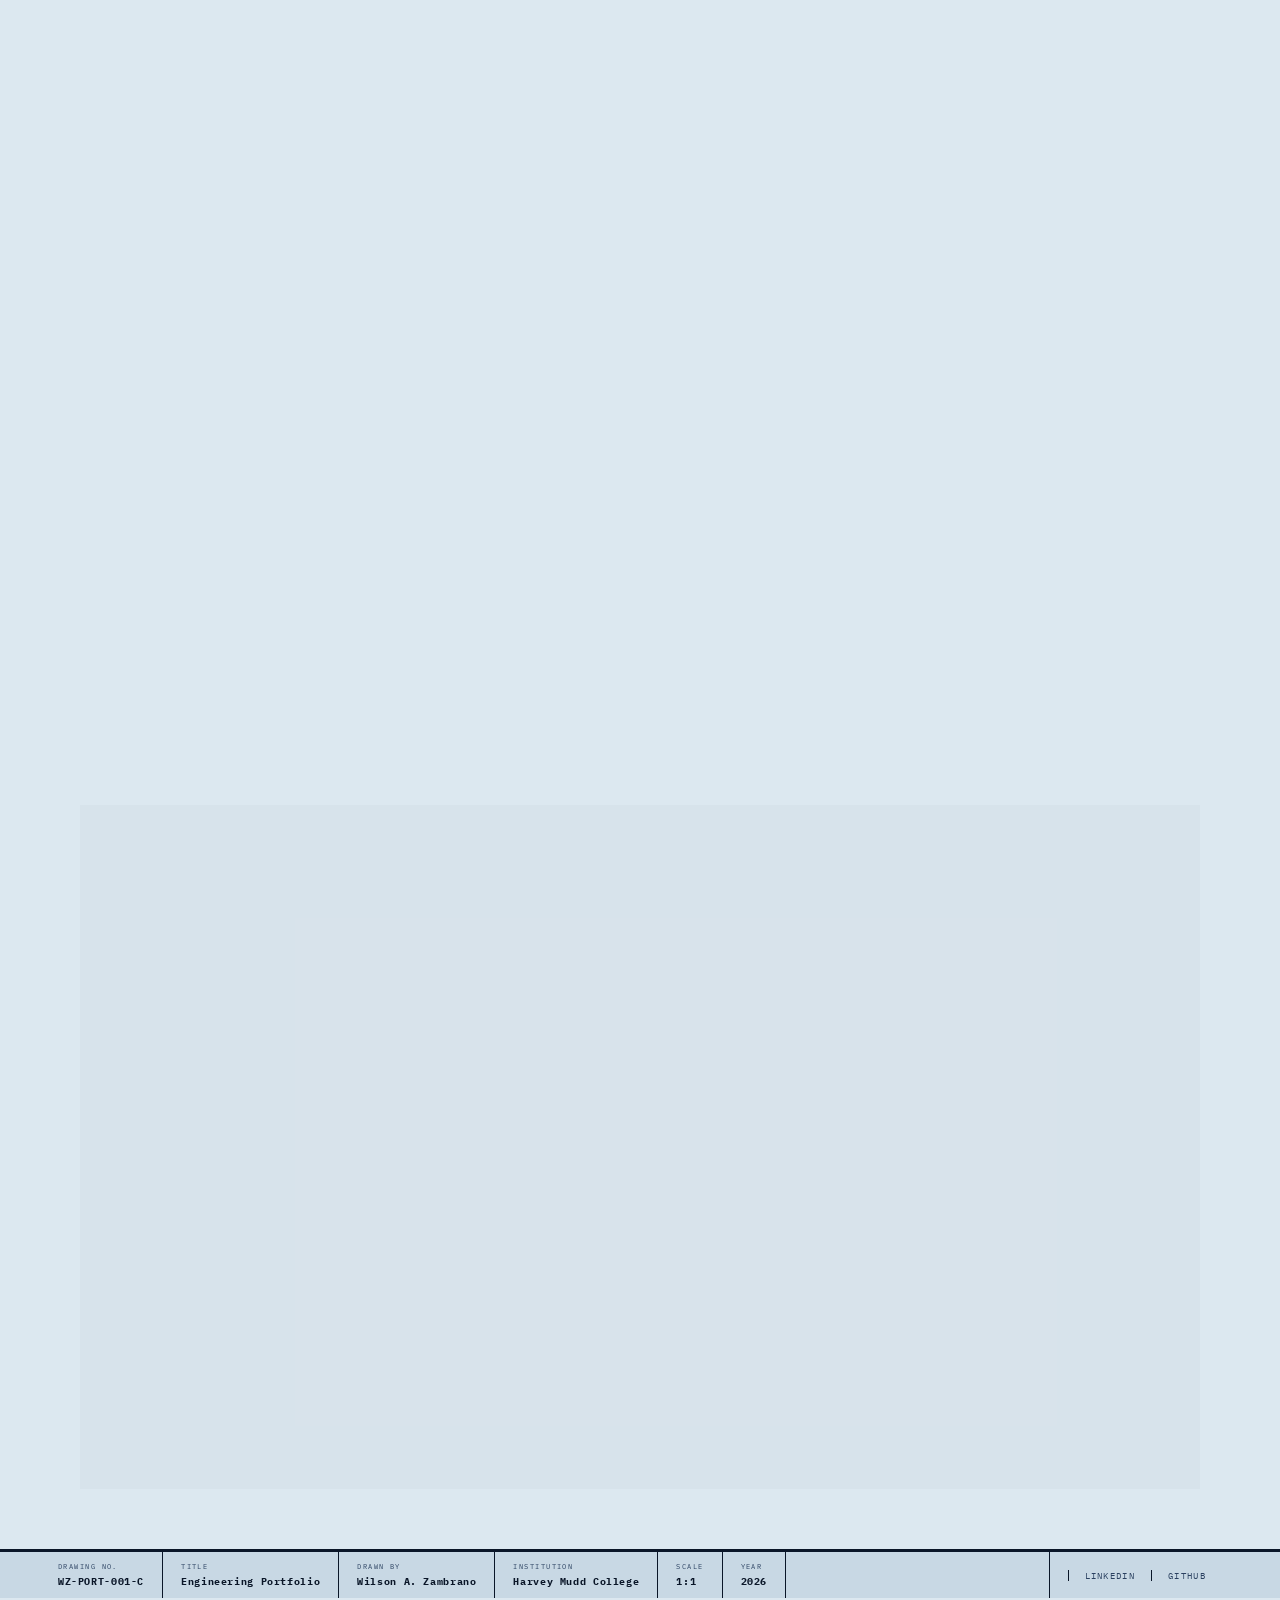
==== commit 8e4fb4e2: "modularized the home, index page" ====
--- a/index.html
+++ b/index.html
@@ -5,766 +5,157 @@
 <meta name="viewport" content="width=device-width, initial-scale=1.0">
 <title>Wilson Zambrano — Engineering Portfolio</title>
 <link href="https://fonts.googleapis.com/css2?family=Bebas+Neue&family=IBM+Plex+Mono:ital,wght@0,300;0,400;0,600;0,700;1,400&family=Crimson+Pro:ital,wght@0,400;0,600;1,400&display=swap" rel="stylesheet">
+
+<link href="blueprint.css" rel="stylesheet">
+
 <style>
 /* ═══════════════════════════════════════════════════════
-   BLUEPRINT DESIGN SYSTEM
-   Aesthetic: Authentic technical drawing —
-   drafting paper, ink lines, callouts, title block
+   PORTFOLIO-SPECIFIC LAYOUT STYLES
+   (Global colors, grids, buttons, and typography are 
+   now inherited from blueprint.css)
 ═══════════════════════════════════════════════════════ */
-:root {
-  --paper: #dce8f0;
-  --paper-dark: #c8d8e4;
-  --ink: #0a1628;
-  --ink-dim: #2a4060;
-  --ink-faint: rgba(10,22,40,0.25);
-  --blue: #1a3a5c;
-  --red: #b01020;
-  --gold: #8a6a00;
-  --line: rgba(10,22,40,0.18);
-  --line-bold: rgba(10,22,40,0.55);
-  --white: #f4f8fc;
-}
-
-*, *::before, *::after { box-sizing: border-box; margin: 0; padding: 0; }
-
-html { scroll-behavior: smooth; }
-
-body {
-  background: var(--paper);
-  color: var(--ink);
-  font-family: 'IBM Plex Mono', monospace;
-  overflow-x: hidden;
-  cursor: crosshair;
-}
-
-/* Blueprint grid */
-body::before {
-  content: '';
-  position: fixed;
-  inset: 0;
-  background-image:
-    linear-gradient(var(--line) 1px, transparent 1px),
-    linear-gradient(90deg, var(--line) 1px, transparent 1px),
-    linear-gradient(rgba(10,22,40,0.07) 1px, transparent 1px),
-    linear-gradient(90deg, rgba(10,22,40,0.07) 1px, transparent 1px);
-  background-size: 80px 80px, 80px 80px, 16px 16px, 16px 16px;
-  pointer-events: none;
-  z-index: 0;
-}
-
-/* ── NAV / HEADER ── */
-#header {
-  position: sticky;
-  top: 0;
-  z-index: 100;
-  background: var(--paper-dark);
-  border-bottom: 2px solid var(--ink);
-}
-
-.nav-inner {
-  display: flex;
-  justify-content: space-between;
-  align-items: stretch;
-  max-width: 1200px;
-  margin: 0 auto;
-}
-
-.nav-brand {
-  font-family: 'Bebas Neue', sans-serif;
-  font-size: 1.4rem;
-  letter-spacing: 0.12em;
-  color: var(--ink);
-  text-decoration: none;
-  padding: 12px 24px;
-  border-right: 1px solid var(--line-bold);
-  display: flex;
-  align-items: center;
-  gap: 10px;
-}
-.nav-brand span { color: var(--red); }
-
-.nav-links {
-  display: flex;
-  align-items: stretch;
-}
-.nav-link {
-  font-size: 0.6rem;
-  text-transform: uppercase;
-  letter-spacing: 0.2em;
-  color: var(--ink-dim);
-  text-decoration: none;
-  padding: 0 18px;
-  border-left: 1px solid var(--line);
-  display: flex;
-  align-items: center;
-  transition: all 0.15s;
-  position: relative;
-}
-.nav-link::before {
-  content: attr(data-num);
-  position: absolute;
-  top: 6px; left: 6px;
-  font-size: 0.5rem;
-  color: var(--red);
-  opacity: 0.7;
-}
+
+/* ── NAV OVERRIDES ── */
+.nav-links { display: flex; align-items: stretch; }
+.nav-link { font-size: 0.6rem; text-transform: uppercase; letter-spacing: 0.2em; color: var(--ink-dim); text-decoration: none; padding: 0 18px; border-left: 1px solid var(--line); display: flex; align-items: center; transition: all 0.15s; position: relative; }
+.nav-link::before { content: attr(data-num); position: absolute; top: 6px; left: 6px; font-size: 0.5rem; color: var(--red); opacity: 0.7; }
 .nav-link:hover { background: rgba(10,22,40,0.06); color: var(--ink); }
 .nav-link.active { background: var(--ink); color: var(--paper); }
 
-.nav-mobile-btn { display: none; padding: 12px 16px; cursor: pointer; border-left: 1px solid var(--line-bold); align-items: center; }
-#mobile-menu { display: none; border-top: 1px solid var(--line-bold); }
+.nav-mobile-btn { display: none; padding: 12px 16px; cursor: pointer; border-left: 1px solid var(--line-bold); align-items: center; background: transparent; border: none; color: var(--ink); }
+#mobile-menu { display: none; border-top: 1px solid var(--line-bold); background: var(--paper-dark); }
 #mobile-menu a { display: block; padding: 12px 24px; font-size: 0.65rem; text-transform: uppercase; letter-spacing: 0.15em; color: var(--ink-dim); text-decoration: none; border-bottom: 1px solid var(--line); }
 #mobile-menu a:hover { background: rgba(10,22,40,0.06); }
 
 /* ── SHARED SECTION FRAME ── */
-.section-frame {
-  position: relative;
-  z-index: 1;
-  max-width: 1200px;
-  margin: 0 auto;
-  padding: 60px 40px;
-}
-
-/* Drawing border frame */
-.drawing-border {
-  border: 2px solid var(--ink);
-  position: relative;
-  padding: 32px;
-}
-.drawing-border::before {
-  content: '';
-  position: absolute;
-  inset: 5px;
-  border: 0.5px solid var(--ink-faint);
-  pointer-events: none;
-}
-
-/* Section title treatment */
-.dwg-section-label {
-  font-size: 0.55rem;
-  text-transform: uppercase;
-  letter-spacing: 0.3em;
-  color: var(--red);
-  margin-bottom: 4px;
-  display: flex;
-  align-items: center;
-  gap: 10px;
-}
-.dwg-section-label::before { content: ''; display: inline-block; width: 20px; height: 1px; background: var(--red); }
-
-.dwg-title {
-  font-family: 'Bebas Neue', sans-serif;
-  font-size: clamp(2rem, 4vw, 3rem);
-  letter-spacing: 0.08em;
-  color: var(--ink);
-  line-height: 1;
-  margin-bottom: 32px;
-}
+.section-frame { position: relative; z-index: 1; max-width: 1200px; margin: 0 auto; padding: 60px 40px; }
+.drawing-border { border: 2px solid var(--ink); position: relative; padding: 32px; }
+.drawing-border::before { content: ''; position: absolute; inset: 5px; border: 0.5px solid var(--ink-faint); pointer-events: none; }
+.btn-sm { padding: 7px 14px; font-size: 0.55rem; }
 
 /* Callout balloon */
-.callout {
-  display: inline-flex;
-  align-items: center;
-  gap: 0;
-}
-.callout-circle {
-  width: 28px; height: 28px;
-  border: 1.5px solid var(--ink);
-  border-radius: 50%;
-  display: flex; align-items: center; justify-content: center;
-  font-size: 0.65rem;
-  font-weight: 700;
-  color: var(--ink);
-  flex-shrink: 0;
-  background: var(--paper);
-}
-.callout-line {
-  width: 24px; height: 1px;
-  background: var(--ink);
-}
+.callout { display: inline-flex; align-items: center; gap: 0; }
+.callout-circle { width: 28px; height: 28px; border: 1.5px solid var(--ink); border-radius: 50%; display: flex; align-items: center; justify-content: center; font-size: 0.65rem; font-weight: 700; color: var(--ink); flex-shrink: 0; background: var(--paper); }
+.callout-line { width: 24px; height: 1px; background: var(--ink); }
 
 /* Leader line annotation */
-.leader-label {
-  font-size: 0.6rem;
-  text-transform: uppercase;
-  letter-spacing: 0.12em;
-  color: var(--blue);
-  display: flex;
-  align-items: center;
-  gap: 6px;
-}
-.leader-label::before {
-  content: '';
-  display: inline-block;
-  width: 16px; height: 1px;
-  background: var(--blue);
-}
-
-/* Reveal */
+.leader-label { font-size: 0.6rem; text-transform: uppercase; letter-spacing: 0.12em; color: var(--blue); display: flex; align-items: center; gap: 6px; }
+.leader-label::before { content: ''; display: inline-block; width: 16px; height: 1px; background: var(--blue); }
+
+/* Reveal Animation */
 .reveal { opacity: 0; transform: translateY(16px); transition: opacity 0.5s ease, transform 0.5s ease; }
 .reveal.visible { opacity: 1; transform: translateY(0); }
 
 /* ═══════════════════════════════════════════════════════
    HERO SECTION
 ═══════════════════════════════════════════════════════ */
-#home {
-  position: relative;
-  z-index: 1;
-  min-height: calc(100vh - 48px);
-  display: flex;
-  align-items: center;
-  overflow: hidden;
-}
-
-.hero-inner {
-  max-width: 1200px;
-  margin: 0 auto;
-  padding: 60px 40px;
-  width: 100%;
-  display: grid;
-  grid-template-columns: 1fr 1fr;
-  gap: 48px;
-  align-items: center;
-}
+#home { position: relative; z-index: 1; min-height: calc(100vh - 48px); display: flex; align-items: center; overflow: hidden; }
+.hero-inner { max-width: 1200px; margin: 0 auto; padding: 60px 40px; width: 100%; display: grid; grid-template-columns: 1fr 1fr; gap: 48px; align-items: center; }
 
 /* Orthographic projection box */
-.ortho-box {
-  position: relative;
-  border: 2px solid var(--ink);
-}
-.ortho-box::after {
-  content: 'FRONT VIEW — SCALE 1:1';
-  position: absolute;
-  bottom: -22px; left: 0;
-  font-size: 0.5rem;
-  letter-spacing: 0.2em;
-  color: var(--ink-dim);
-  text-transform: uppercase;
-}
-
-.hero-photo {
-  width: 100%;
-  aspect-ratio: 1;
-  object-fit: cover;
-  display: block;
-  filter: sepia(0.3) contrast(1.1);
-}
-
-/* Photo absent fallback */
-.hero-photo-placeholder {
-  width: 100%; aspect-ratio: 1;
-  background: var(--paper-dark);
-  display: flex; align-items: center; justify-content: center;
-  font-size: 0.6rem; letter-spacing: 0.2em; color: var(--ink-dim);
-  text-transform: uppercase;
-}
-
-/* Dimension annotations around photo */
-.dim-top, .dim-right, .dim-left {
-  position: absolute;
-  font-size: 0.5rem;
-  color: var(--ink-dim);
-  letter-spacing: 0.1em;
-  display: flex;
-  align-items: center;
-  gap: 4px;
-}
+.ortho-box { position: relative; border: 2px solid var(--ink); }
+.ortho-box::after { content: 'FRONT VIEW — SCALE 1:1'; position: absolute; bottom: -22px; left: 0; font-size: 0.5rem; letter-spacing: 0.2em; color: var(--ink-dim); text-transform: uppercase; }
+.hero-photo { width: 100%; aspect-ratio: 1; object-fit: cover; display: block; filter: sepia(0.3) contrast(1.1); }
+.hero-photo-placeholder { width: 100%; aspect-ratio: 1; background: var(--paper-dark); display: flex; align-items: center; justify-content: center; font-size: 0.6rem; letter-spacing: 0.2em; color: var(--ink-dim); text-transform: uppercase; }
+
+/* Dimension annotations */
+.dim-top, .dim-right, .dim-left { position: absolute; font-size: 0.5rem; color: var(--ink-dim); letter-spacing: 0.1em; display: flex; align-items: center; gap: 4px; }
 .dim-top { top: -20px; left: 0; right: 0; justify-content: center; }
 .dim-right { right: -44px; top: 0; bottom: 0; flex-direction: column; justify-content: center; writing-mode: vertical-rl; }
 .dim-left { left: -44px; top: 0; bottom: 0; flex-direction: column; justify-content: center; writing-mode: vertical-rl; transform: rotate(180deg); }
 .dim-line { flex: 1; height: 1px; background: var(--ink-dim); min-width: 12px; min-height: 12px; }
 
-/* Hero text column */
+/* Hero Text */
 .hero-text { padding: 20px 0 20px 20px; }
-
-.hero-eyebrow {
-  font-size: 0.6rem;
-  text-transform: uppercase;
-  letter-spacing: 0.3em;
-  color: var(--red);
-  margin-bottom: 16px;
-  display: flex;
-  align-items: center;
-  gap: 10px;
-}
+.hero-eyebrow { font-size: 0.6rem; text-transform: uppercase; letter-spacing: 0.3em; color: var(--red); margin-bottom: 16px; display: flex; align-items: center; gap: 10px; }
 .hero-eyebrow::before { content: ''; display: inline-block; width: 32px; height: 1px; background: var(--red); }
-
-h1.hero-name {
-  font-family: 'Bebas Neue', sans-serif;
-  font-size: clamp(3.5rem, 6vw, 6rem);
-  line-height: 0.9;
-  letter-spacing: 0.04em;
-  color: var(--ink);
-  margin-bottom: 6px;
-}
-h1.hero-name em {
-  font-style: normal;
-  color: var(--red);
-  display: block;
-}
-
-.hero-title {
-  font-family: 'Bebas Neue', sans-serif;
-  font-size: 1.1rem;
-  letter-spacing: 0.2em;
-  color: var(--blue);
-  margin-bottom: 24px;
-  padding-bottom: 20px;
-  border-bottom: 1px solid var(--line-bold);
-}
-
-.hero-desc {
-  font-family: 'Crimson Pro', serif;
-  font-size: 1rem;
-  line-height: 1.75;
-  color: var(--ink-dim);
-  margin-bottom: 28px;
-}
+h1.hero-name { font-family: 'Bebas Neue', sans-serif; font-size: clamp(3.5rem, 6vw, 6rem); line-height: 0.9; letter-spacing: 0.04em; color: var(--ink); margin-bottom: 6px; }
+h1.hero-name em { font-style: normal; color: var(--red); display: block; }
+.hero-title { font-family: 'Bebas Neue', sans-serif; font-size: 1.1rem; letter-spacing: 0.2em; color: var(--blue); margin-bottom: 24px; padding-bottom: 20px; border-bottom: 1px solid var(--line-bold); }
+.hero-desc { font-family: 'Crimson Pro', serif; font-size: 1rem; line-height: 1.75; color: var(--ink-dim); margin-bottom: 28px; }
 .hero-desc strong { color: var(--ink); font-weight: 600; }
-
-/* Spec table */
-.spec-table {
-  border: 1px solid var(--line-bold);
-  margin-bottom: 28px;
-  font-size: 0.6rem;
-}
-.spec-row {
-  display: flex;
-  border-bottom: 1px solid var(--line);
-}
-.spec-row:last-child { border-bottom: none; }
-.spec-key {
-  flex: 0 0 130px;
-  padding: 6px 10px;
-  text-transform: uppercase;
-  letter-spacing: 0.1em;
-  color: var(--ink-dim);
-  background: rgba(10,22,40,0.04);
-  border-right: 1px solid var(--line);
-}
-.spec-val {
-  padding: 6px 10px;
-  color: var(--ink);
-  font-weight: 600;
-  letter-spacing: 0.05em;
-}
-
 .hero-cta { display: flex; gap: 12px; flex-wrap: wrap; }
-
-/* ── Buttons ── */
-.btn {
-  font-family: 'IBM Plex Mono', monospace;
-  font-size: 0.6rem;
-  text-transform: uppercase;
-  letter-spacing: 0.15em;
-  padding: 10px 22px;
-  cursor: pointer;
-  text-decoration: none;
-  display: inline-flex;
-  align-items: center;
-  gap: 8px;
-  transition: all 0.15s;
-  border: none;
-}
-.btn-solid { background: var(--ink); color: var(--paper); }
-.btn-solid:hover { background: var(--blue); }
-.btn-outline { background: transparent; color: var(--ink); border: 1.5px solid var(--ink); }
-.btn-outline:hover { background: rgba(10,22,40,0.07); }
-.btn-sm { padding: 7px 14px; font-size: 0.55rem; }
 
 /* ═══════════════════════════════════════════════════════
    ABOUT
 ═══════════════════════════════════════════════════════ */
 #about { background: transparent; }
-
-.about-grid {
-  display: grid;
-  grid-template-columns: 1fr 2fr;
-  gap: 0;
-  border: 2px solid var(--ink);
-}
-.about-left {
-  border-right: 2px solid var(--ink);
-  padding: 28px;
-  display: flex;
-  flex-direction: column;
-  gap: 24px;
-}
+.about-grid { display: grid; grid-template-columns: 1fr 2fr; gap: 0; border: 2px solid var(--ink); }
+.about-left { border-right: 2px solid var(--ink); padding: 28px; display: flex; flex-direction: column; gap: 24px; }
 .about-right { padding: 28px; }
-
-.institution-badge {
-  border: 1px solid var(--line-bold);
-  padding: 16px;
-  text-align: center;
-}
-.institution-badge img {
-  max-width: 120px;
-  width: 100%;
-  filter: sepia(1) contrast(1.2) opacity(0.7);
-  margin-bottom: 8px;
-  display: block;
-  margin-left: auto;
-  margin-right: auto;
-}
-.institution-badge p {
-  font-size: 0.55rem;
-  text-transform: uppercase;
-  letter-spacing: 0.2em;
-  color: var(--ink-dim);
-  margin-bottom: 2px;
-}
-.institution-badge strong {
-  font-size: 0.65rem;
-  letter-spacing: 0.1em;
-  color: var(--ink);
-  display: block;
-}
+.institution-badge { border: 1px solid var(--line-bold); padding: 16px; text-align: center; }
+.institution-badge img { max-width: 120px; width: 100%; filter: sepia(1) contrast(1.2) opacity(0.7); margin-bottom: 8px; display: block; margin-left: auto; margin-right: auto; }
+.institution-badge p { font-size: 0.55rem; text-transform: uppercase; letter-spacing: 0.2em; color: var(--ink-dim); margin-bottom: 2px; }
+.institution-badge strong { font-size: 0.65rem; letter-spacing: 0.1em; color: var(--ink); display: block; }
 
 /* Skills blocks */
-.skills-section-title {
-  font-size: 0.55rem;
-  text-transform: uppercase;
-  letter-spacing: 0.25em;
-  color: var(--red);
-  margin-bottom: 10px;
-  padding-bottom: 6px;
-  border-bottom: 1px solid var(--line-bold);
-}
-.skills-grid {
-  display: grid;
-  grid-template-columns: 1fr 1fr 1fr;
-  gap: 0;
-  border: 1px solid var(--line-bold);
-  margin-bottom: 16px;
-}
-.skill-col {
-  padding: 14px;
-  border-right: 1px solid var(--line);
-}
+.skills-section-title { font-size: 0.55rem; text-transform: uppercase; letter-spacing: 0.25em; color: var(--red); margin-bottom: 10px; padding-bottom: 6px; border-bottom: 1px solid var(--line-bold); }
+.skills-grid { display: grid; grid-template-columns: 1fr 1fr 1fr; gap: 0; border: 1px solid var(--line-bold); margin-bottom: 16px; }
+.skill-col { padding: 14px; border-right: 1px solid var(--line); }
 .skill-col:last-child { border-right: none; }
-.skill-col-title {
-  font-size: 0.55rem;
-  text-transform: uppercase;
-  letter-spacing: 0.15em;
-  color: var(--blue);
-  margin-bottom: 10px;
-  padding-bottom: 6px;
-  border-bottom: 1px solid var(--line);
-}
-.skill-item {
-  font-size: 0.6rem;
-  color: var(--ink-dim);
-  padding: 3px 0;
-  display: flex;
-  align-items: center;
-  gap: 6px;
-  letter-spacing: 0.04em;
-}
-.skill-item::before {
-  content: '—';
-  color: var(--red);
-  font-size: 0.5rem;
-}
+.skill-col-title { font-size: 0.55rem; text-transform: uppercase; letter-spacing: 0.15em; color: var(--blue); margin-bottom: 10px; padding-bottom: 6px; border-bottom: 1px solid var(--line); }
+.skill-item { font-size: 0.6rem; color: var(--ink-dim); padding: 3px 0; display: flex; align-items: center; gap: 6px; letter-spacing: 0.04em; }
+.skill-item::before { content: '—'; color: var(--red); font-size: 0.5rem; }
 
 /* ═══════════════════════════════════════════════════════
    PROJECTS
 ═══════════════════════════════════════════════════════ */
 #projects { background: rgba(10,22,40,0.02); }
-
-.projects-grid {
-  display: grid;
-  grid-template-columns: repeat(3, 1fr);
-  gap: 0;
-  border: 2px solid var(--ink);
-}
-
-.project-card {
-  border-right: 1px solid var(--line-bold);
-  border-bottom: 1px solid var(--line-bold);
-  position: relative;
-  overflow: hidden;
-  transition: background 0.2s;
-  display: flex;
-  flex-direction: column;
-}
+.projects-grid { display: grid; grid-template-columns: repeat(3, 1fr); gap: 0; border: 2px solid var(--ink); }
+.project-card { border-right: 1px solid var(--line-bold); border-bottom: 1px solid var(--line-bold); position: relative; overflow: hidden; transition: background 0.2s; display: flex; flex-direction: column; }
 .project-card:nth-child(3n) { border-right: none; }
 .project-card:nth-last-child(-n+3) { border-bottom: none; }
 .project-card:hover { background: rgba(10,22,40,0.04); }
 
-/* Corner callout number */
-.card-callout {
-  position: absolute;
-  top: 12px; right: 12px;
-  width: 22px; height: 22px;
-  border: 1.5px solid var(--ink);
-  border-radius: 50%;
-  display: flex; align-items: center; justify-content: center;
-  font-size: 0.55rem;
-  font-weight: 700;
-  color: var(--ink);
-  background: var(--paper);
-}
-
-.card-img-wrap {
-  height: 140px;
-  overflow: hidden;
-  border-bottom: 1px solid var(--line-bold);
-  position: relative;
-  background: var(--paper-dark);
-}
-.card-img-wrap::after {
-  content: '';
-  position: absolute;
-  inset: 0;
-  background: linear-gradient(to bottom, transparent 60%, rgba(10,22,40,0.15));
-}
-.card-img-wrap img {
-  width: 100%; height: 100%;
-  object-fit: contain; 
-  padding: 24px;
-  object-position: center;
-  filter: sepia(0.2) contrast(1.05);
-  transition: transform 0.4s ease;
-}
+.card-callout { position: absolute; top: 12px; right: 12px; width: 22px; height: 22px; border: 1.5px solid var(--ink); border-radius: 50%; display: flex; align-items: center; justify-content: center; font-size: 0.55rem; font-weight: 700; color: var(--ink); background: var(--paper); z-index: 5; }
+.card-img-wrap { height: 140px; overflow: hidden; border-bottom: 1px solid var(--line-bold); position: relative; background: var(--paper-dark); }
+.card-img-wrap::after { content: ''; position: absolute; inset: 0; background: linear-gradient(to bottom, transparent 60%, rgba(10,22,40,0.15)); }
+.card-img-wrap img { width: 100%; height: 100%; object-fit: contain; padding: 24px; object-position: center; filter: sepia(0.2) contrast(1.05); transition: transform 0.4s ease; }
 .project-card:hover .card-img-wrap img { transform: scale(1.04); }
 
-.card-body {
-  padding: 18px;
-  flex: 1;
-  display: flex;
-  flex-direction: column;
-}
-
-.card-section-tag {
-  font-size: 0.5rem;
-  text-transform: uppercase;
-  letter-spacing: 0.2em;
-  color: var(--red);
-  margin-bottom: 6px;
-  display: flex;
-  align-items: center;
-  gap: 6px;
-}
+.card-body { padding: 18px; flex: 1; display: flex; flex-direction: column; }
+.card-section-tag { font-size: 0.5rem; text-transform: uppercase; letter-spacing: 0.2em; color: var(--red); margin-bottom: 6px; display: flex; align-items: center; gap: 6px; }
 .card-section-tag::before { content: ''; display: inline-block; width: 12px; height: 1px; background: var(--red); }
-
-.card-title {
-  font-family: 'Bebas Neue', sans-serif;
-  font-size: 1.05rem;
-  letter-spacing: 0.06em;
-  color: var(--ink);
-  margin-bottom: 8px;
-  line-height: 1.15;
-}
-
-.card-tags {
-  display: flex; gap: 4px; flex-wrap: wrap; margin-bottom: 10px;
-}
-.card-tag {
-  font-size: 0.5rem;
-  text-transform: uppercase;
-  letter-spacing: 0.1em;
-  padding: 2px 6px;
-  border: 1px solid var(--line-bold);
-  color: var(--ink-dim);
-}
-
-.card-desc {
-  font-family: 'Crimson Pro', serif;
-  font-size: 0.9rem;
-  line-height: 1.6;
-  color: var(--ink-dim);
-  flex: 1;
-  margin-bottom: 14px;
-}
+.card-title { font-family: 'Bebas Neue', sans-serif; font-size: 1.05rem; letter-spacing: 0.06em; color: var(--ink); margin-bottom: 8px; line-height: 1.15; }
+.card-tags { display: flex; gap: 4px; flex-wrap: wrap; margin-bottom: 10px; }
+.card-tag { font-size: 0.5rem; text-transform: uppercase; letter-spacing: 0.1em; padding: 2px 6px; border: 1px solid var(--line-bold); color: var(--ink-dim); }
+.card-desc { font-family: 'Crimson Pro', serif; font-size: 0.9rem; line-height: 1.6; color: var(--ink-dim); flex: 1; margin-bottom: 14px; }
 .card-desc strong { color: var(--ink); font-weight: 600; }
 
 /* ═══════════════════════════════════════════════════════
    RESUME
 ═══════════════════════════════════════════════════════ */
 #resume { background: transparent; }
-
-.resume-wrap {
-  max-width: 780px;
-  margin: 0 auto;
-}
-.resume-frame {
-  border: 2px solid var(--ink);
-  position: relative;
-  overflow: hidden;
-}
-.resume-frame::before {
-  content: 'DOCUMENT WZ-CV-001 — CLICK TO OPEN PDF';
-  position: absolute;
-  bottom: 0; left: 0; right: 0;
-  background: var(--ink);
-  color: var(--paper);
-  font-size: 0.55rem;
-  text-align: center;
-  padding: 8px;
-  letter-spacing: 0.2em;
-  text-transform: uppercase;
-  transform: translateY(100%);
-  transition: transform 0.2s;
-  z-index: 2;
-}
+.resume-wrap { max-width: 780px; margin: 0 auto; }
+.resume-frame { border: 2px solid var(--ink); position: relative; overflow: hidden; display: block; text-decoration: none; }
+.resume-frame::before { content: 'DOCUMENT WZ-CV-001 — CLICK TO OPEN PDF'; position: absolute; bottom: 0; left: 0; right: 0; background: var(--ink); color: var(--paper); font-size: 0.55rem; text-align: center; padding: 8px; letter-spacing: 0.2em; text-transform: uppercase; transform: translateY(100%); transition: transform 0.2s; z-index: 2; }
 .resume-frame:hover::before { transform: translateY(0); }
-.resume-frame img {
-  width: 100%;
-  display: block;
-  filter: sepia(0.1) contrast(1.05);
-  transition: filter 0.2s;
-}
+.resume-frame img { width: 100%; display: block; filter: sepia(0.1) contrast(1.05); transition: filter 0.2s; }
 .resume-frame:hover img { filter: sepia(0.2) brightness(0.97); }
 
 /* ═══════════════════════════════════════════════════════
    CONTACT
 ═══════════════════════════════════════════════════════ */
 #contact { background: rgba(10,22,40,0.02); }
-
-.contact-grid {
-  display: grid;
-  grid-template-columns: 1fr 1fr;
-  gap: 0;
-  border: 2px solid var(--ink);
-}
-.contact-left {
-  border-right: 2px solid var(--ink);
-  padding: 36px;
-}
+.contact-grid { display: grid; grid-template-columns: 1fr 1fr; gap: 0; border: 2px solid var(--ink); }
+.contact-left { border-right: 2px solid var(--ink); padding: 36px; }
 .contact-right { padding: 36px; }
-
-.contact-status {
-  display: flex;
-  align-items: center;
-  gap: 8px;
-  font-size: 0.6rem;
-  text-transform: uppercase;
-  letter-spacing: 0.15em;
-  color: var(--blue);
-  margin-bottom: 20px;
-}
-.status-dot {
-  width: 7px; height: 7px;
-  border-radius: 50%;
-  background: #2a7a2a;
-  animation: blink 2s ease infinite;
-}
-@keyframes blink { 0%,100%{opacity:1} 50%{opacity:0.3} }
-
-.contact-note {
-  font-family: 'Crimson Pro', serif;
-  font-size: 1.05rem;
-  line-height: 1.7;
-  color: var(--ink-dim);
-  margin-bottom: 24px;
-}
+.contact-status { display: flex; align-items: center; gap: 8px; font-size: 0.6rem; text-transform: uppercase; letter-spacing: 0.15em; color: var(--blue); margin-bottom: 20px; }
+.contact-note { font-family: 'Crimson Pro', serif; font-size: 1.05rem; line-height: 1.7; color: var(--ink-dim); margin-bottom: 24px; }
 .contact-note strong { color: var(--ink); font-weight: 600; }
-
 .contact-links { display: flex; flex-direction: column; gap: 8px; }
-.contact-link {
-  display: flex;
-  align-items: center;
-  gap: 10px;
-  font-size: 0.65rem;
-  color: var(--blue);
-  text-decoration: none;
-  padding: 8px 10px;
-  border: 1px solid var(--line);
-  transition: all 0.15s;
-  letter-spacing: 0.05em;
-}
+.contact-link { display: flex; align-items: center; gap: 10px; font-size: 0.65rem; color: var(--blue); text-decoration: none; padding: 8px 10px; border: 1px solid var(--line); transition: all 0.15s; letter-spacing: 0.05em; }
 .contact-link:hover { background: var(--ink); color: var(--paper); border-color: var(--ink); }
 .contact-link-icon { font-size: 0.75rem; }
-
-/* Form */
-.form-group { margin-bottom: 14px; }
-.form-label {
-  display: block;
-  font-size: 0.55rem;
-  text-transform: uppercase;
-  letter-spacing: 0.2em;
-  color: var(--ink-dim);
-  margin-bottom: 5px;
-}
-.form-input, .form-textarea {
-  width: 100%;
-  background: rgba(10,22,40,0.03);
-  border: 1px solid var(--line-bold);
-  color: var(--ink);
-  padding: 9px 12px;
-  font-family: 'IBM Plex Mono', monospace;
-  font-size: 0.7rem;
-  outline: none;
-  transition: border-color 0.15s;
-  -webkit-appearance: none;
-}
-.form-input:focus, .form-textarea:focus { border-color: var(--ink); background: rgba(10,22,40,0.06); }
-.form-input::placeholder, .form-textarea::placeholder { color: rgba(10,22,40,0.3); }
 .form-row { display: grid; grid-template-columns: 1fr 1fr; gap: 12px; }
 
-/* ═══════════════════════════════════════════════════════
-   TITLE BLOCK (footer)
-═══════════════════════════════════════════════════════ */
-footer {
-  position: relative;
-  z-index: 1;
-  border-top: 3px solid var(--ink);
-  background: var(--paper-dark);
-}
-.title-block {
-  max-width: 1200px;
-  margin: 0 auto;
-  display: flex;
-  align-items: stretch;
-}
-.tb-cell {
-  border-right: 1px solid var(--ink);
-  padding: 10px 18px;
-  display: flex;
-  flex-direction: column;
-  justify-content: center;
-  gap: 3px;
-  min-width: 0;
-}
-.tb-cell:last-child { border-right: none; margin-left: auto; }
-.tb-key {
-  font-size: 0.45rem;
-  text-transform: uppercase;
-  letter-spacing: 0.2em;
-  color: var(--ink-dim);
-}
-.tb-val {
-  font-size: 0.65rem;
-  font-weight: 700;
-  color: var(--ink);
-  letter-spacing: 0.06em;
-  white-space: nowrap;
-}
+/* ── FOOTER OVERRIDES ── */
 .footer-links { display: flex; gap: 0; }
-.footer-link {
-  font-size: 0.55rem;
-  text-transform: uppercase;
-  letter-spacing: 0.15em;
-  color: var(--ink-dim);
-  text-decoration: none;
-  padding: 0 16px;
-  border-left: 1px solid var(--ink);
-  display: flex;
-  align-items: center;
-  transition: color 0.15s;
-}
+.footer-link { font-size: 0.55rem; text-transform: uppercase; letter-spacing: 0.15em; color: var(--ink-dim); text-decoration: none; padding: 0 16px; border-left: 1px solid var(--ink); display: flex; align-items: center; transition: color 0.15s; }
 .footer-link:hover { color: var(--ink); }
 
 /* ── Cross-hatch pattern for empty card ── */
-.hatch-bg {
-  background-image: repeating-linear-gradient(
-    45deg,
-    transparent,
-    transparent 8px,
-    rgba(10,22,40,0.06) 8px,
-    rgba(10,22,40,0.06) 9px
-  );
-}
+.hatch-bg { background-image: repeating-linear-gradient(45deg, transparent, transparent 8px, rgba(10,22,40,0.06) 8px, rgba(10,22,40,0.06) 9px); }
 
 /* ── Responsive ── */
 @media (max-width: 900px) {
@@ -778,19 +169,16 @@
   .contact-grid { grid-template-columns: 1fr; }
   .contact-left { border-right: none; border-bottom: 2px solid var(--ink); }
   .nav-links { display: none; }
-  .nav-mobile-btn { display: flex; }
+  .nav-mobile-btn { display: flex; border-left: 1px solid var(--line-bold); padding: 12px 16px; }
   .section-frame { padding: 40px 20px; }
   .hero-inner { padding: 40px 20px; }
 }
-
 @media (max-width: 560px) {
   .projects-grid { grid-template-columns: 1fr; }
   .project-card { border-right: none !important; }
   .skills-grid { grid-template-columns: 1fr; }
   .skill-col { border-right: none; border-bottom: 1px solid var(--line); }
   .form-row { grid-template-columns: 1fr; }
-  .title-block { flex-wrap: wrap; }
-  .tb-cell { flex: 1 1 50%; border-bottom: 1px solid var(--line); }
   .footer-links { flex-direction: column; }
   .footer-link { border-left: none; border-top: 1px solid var(--line); padding: 10px 18px; }
 }
@@ -872,27 +260,12 @@
         Specializing in <strong>Fluid Dynamics</strong>, <strong>Mechanical Design</strong>, and <strong>Autonomous Systems</strong>. I bridge the gap between theoretical analysis and physical fabrication — from fish hydrodynamics to aerospace mating systems.
       </p>
 
-      <div class="spec-table">
-        <div class="spec-row">
-          <span class="spec-key">Institution</span>
-          <span class="spec-val">Harvey Mudd College</span>
-        </div>
-        <div class="spec-row">
-          <span class="spec-key">Graduation</span>
-          <span class="spec-val">Class of 2026</span>
-        </div>
-        <div class="spec-row">
-          <span class="spec-key">Discipline</span>
-          <span class="spec-val">Engineering (ME + Mechatronics)</span>
-        </div>
-        <div class="spec-row">
-          <span class="spec-key">Status</span>
-          <span class="spec-val" style="color:#2a7a2a;">● Seeking Full-Time Roles</span>
-        </div>
-        <div class="spec-row">
-          <span class="spec-key">Tolerance</span>
-          <span class="spec-val">± 0.001" on all critical dims</span>
-        </div>
+      <div class="spec-block" style="margin-bottom: 28px;">
+        <div class="spec-row"><span class="spec-key" style="flex:0 0 130px;">Institution</span><span class="spec-val">Harvey Mudd College</span></div>
+        <div class="spec-row"><span class="spec-key" style="flex:0 0 130px;">Graduation</span><span class="spec-val">Class of 2026</span></div>
+        <div class="spec-row"><span class="spec-key" style="flex:0 0 130px;">Discipline</span><span class="spec-val">Engineering (ME + Mechatronics)</span></div>
+        <div class="spec-row"><span class="spec-key" style="flex:0 0 130px;">Status</span><span class="spec-val green">● Seeking Full-Time Roles</span></div>
+        <div class="spec-row"><span class="spec-key" style="flex:0 0 130px;">Tolerance</span><span class="spec-val">± 0.001" on all critical dims</span></div>
       </div>
 
       <div class="hero-cta">
@@ -1132,7 +505,7 @@
       <h2 class="dwg-title">Resume</h2>
     </div>
     <div class="resume-wrap reveal">
-      <a href="WilsonZambrano.pdf" target="_blank" class="resume-frame" style="display:block;text-decoration:none;">
+      <a href="WilsonZambrano.pdf" target="_blank" class="resume-frame">
         <img src="WilsonZambrano.jpg" alt="Wilson Zambrano Resume" onerror="this.outerHTML='<div style=\'padding:80px;text-align:center;font-family:IBM Plex Mono,monospace;font-size:0.7rem;color:var(--ink-dim);background:var(--paper-dark);\'>WilsonZambrano.jpg<br><br>Resume Preview</div>'">
       </a>
       <div style="margin-top:16px;display:flex;gap:12px;">
--- a/blueprint.css
+++ b/blueprint.css
@@ -0,0 +1,207 @@
+/* ═══════════════════════════════════════════════════════
+   BLUEPRINT DESIGN SYSTEM — FILE DROP  (WZ-DROP-001 Rev C)
+   Persistent cross-device storage via Cloudflare Worker
+═══════════════════════════════════════════════════════ */
+:root {
+  --paper: #dce8f0;
+  --paper-dark: #c8d8e4;
+  --ink: #0a1628;
+  --ink-dim: #2a4060;
+  --ink-faint: rgba(10,22,40,0.25);
+  --blue: #1a3a5c;
+  --red: #b01020;
+  --gold: #8a6a00;
+  --green: #2a7a2a;
+  --line: rgba(10,22,40,0.18);
+  --line-bold: rgba(10,22,40,0.55);
+  --white: #f4f8fc;
+}
+*, *::before, *::after { box-sizing: border-box; margin: 0; padding: 0; }
+html { scroll-behavior: smooth; }
+body {
+  background: var(--paper);
+  color: var(--ink);
+  font-family: 'IBM Plex Mono', monospace;
+  min-height: 100vh;
+  overflow-x: hidden;
+  cursor: crosshair;
+  display: flex;
+  flex-direction: column;
+}
+body::before {
+  content: '';
+  position: fixed;
+  inset: 0;
+  background-image:
+    linear-gradient(var(--line) 1px, transparent 1px),
+    linear-gradient(90deg, var(--line) 1px, transparent 1px),
+    linear-gradient(rgba(10,22,40,0.07) 1px, transparent 1px),
+    linear-gradient(90deg, rgba(10,22,40,0.07) 1px, transparent 1px);
+  background-size: 80px 80px, 80px 80px, 16px 16px, 16px 16px;
+  pointer-events: none;
+  z-index: 0;
+}
+
+/* ── HEADER ── */
+#header { position: sticky; top: 0; z-index: 100; background: var(--paper-dark); border-bottom: 2px solid var(--ink); }
+.nav-inner { display: flex; justify-content: space-between; align-items: stretch; max-width: 1200px; margin: 0 auto; }
+.nav-brand { font-family: 'Bebas Neue', sans-serif; font-size: 1.4rem; letter-spacing: 0.12em; color: var(--ink); text-decoration: none; padding: 12px 24px; border-right: 1px solid var(--line-bold); display: flex; align-items: center; gap: 10px; transition: background 0.15s; }
+.nav-brand:hover { background: rgba(10,22,40,0.05); }
+.nav-brand span { color: var(--red); }
+.nav-doc-ref { display: flex; align-items: center; }
+.nav-doc-cell { padding: 6px 18px; border-left: 1px solid var(--line); display: flex; flex-direction: column; justify-content: center; }
+.nav-doc-key { font-size: 0.45rem; text-transform: uppercase; letter-spacing: 0.2em; color: var(--ink-dim); }
+.nav-doc-val { font-size: 0.6rem; font-weight: 700; color: var(--ink); letter-spacing: 0.06em; }
+
+/* ── MAIN ── */
+main { flex: 1; position: relative; z-index: 1; max-width: 1200px; margin: 0 auto; padding: 60px 40px; width: 100%; }
+.reg-mark { position: fixed; width: 24px; height: 24px; z-index: 2; pointer-events: none; }
+.reg-mark.tl { top: 60px; left: 20px; border-top: 2px solid var(--ink-faint); border-left: 2px solid var(--ink-faint); }
+.reg-mark.tr { top: 60px; right: 20px; border-top: 2px solid var(--ink-faint); border-right: 2px solid var(--ink-faint); }
+.reg-mark.bl { bottom: 60px; left: 20px; border-bottom: 2px solid var(--ink-faint); border-left: 2px solid var(--ink-faint); }
+.reg-mark.br { bottom: 60px; right: 20px; border-bottom: 2px solid var(--ink-faint); border-right: 2px solid var(--ink-faint); }
+.dwg-section-label { font-size: 0.55rem; text-transform: uppercase; letter-spacing: 0.3em; color: var(--red); margin-bottom: 4px; display: flex; align-items: center; gap: 10px; }
+.dwg-section-label::before { content: ''; display: inline-block; width: 20px; height: 1px; background: var(--red); }
+.dwg-title { font-family: 'Bebas Neue', sans-serif; font-size: clamp(2rem, 4vw, 3rem); letter-spacing: 0.08em; color: var(--ink); line-height: 1; margin-bottom: 32px; }
+
+/* ── FORMS & BUTTONS ── */
+.btn { font-family: 'IBM Plex Mono', monospace; font-size: 0.6rem; text-transform: uppercase; letter-spacing: 0.15em; padding: 10px 22px; cursor: pointer; text-decoration: none; display: inline-flex; align-items: center; justify-content: center; gap: 8px; transition: all 0.15s; border: none; }
+.btn-solid { background: var(--ink); color: var(--paper); }
+.btn-solid:hover { background: var(--blue); }
+.btn-solid:disabled { opacity: 0.4; cursor: not-allowed; }
+.btn-outline { background: transparent; color: var(--ink); border: 1.5px solid var(--ink); }
+.btn-outline:hover { background: rgba(10,22,40,0.07); }
+.btn-full { width: 100%; padding: 13px; }
+.form-label { display: block; font-size: 0.55rem; text-transform: uppercase; letter-spacing: 0.2em; color: var(--ink-dim); margin-bottom: 5px; }
+.form-input, .form-textarea { width: 100%; background: rgba(10,22,40,0.03); border: 1px solid var(--line-bold); color: var(--ink); padding: 9px 12px; font-family: 'IBM Plex Mono', monospace; font-size: 0.7rem; outline: none; transition: border-color 0.15s; -webkit-appearance: none; resize: vertical; }
+.form-input:focus, .form-textarea:focus { border-color: var(--ink); background: rgba(10,22,40,0.06); }
+.form-input::placeholder, .form-textarea::placeholder { color: rgba(10,22,40,0.3); }
+.form-group { margin-bottom: 14px; }
+
+/* ── LOGIN ── */
+#login-screen { display: flex; align-items: center; justify-content: center; min-height: 60vh; flex-direction: column; padding: 40px 0;}
+.login-box-wrapper { width: 100%; max-width: 480px; }
+.login-box { border: 2px solid var(--ink); width: 100%; position: relative; }
+.login-box::before { content: ''; position: absolute; inset: 5px; border: 0.5px solid var(--ink-faint); pointer-events: none; }
+.login-header { background: var(--paper-dark); border-bottom: 2px solid var(--ink); padding: 14px 24px; display: flex; align-items: center; justify-content: space-between; }
+.login-header-title { font-family: 'Bebas Neue', sans-serif; font-size: 1.1rem; letter-spacing: 0.12em; color: var(--ink); }
+.login-doc-ref { font-size: 0.5rem; text-transform: uppercase; letter-spacing: 0.15em; color: var(--ink-dim); }
+.login-body { padding: 32px; }
+.login-eyebrow { font-size: 0.55rem; text-transform: uppercase; letter-spacing: 0.25em; color: var(--red); margin-bottom: 20px; display: flex; align-items: center; gap: 8px; }
+.login-eyebrow::before { content: ''; display: inline-block; width: 16px; height: 1px; background: var(--red); }
+#login-error { display: none; border: 1px solid var(--red); background: rgba(176,16,32,0.04); padding: 8px 12px; font-size: 0.6rem; color: var(--red); letter-spacing: 0.06em; margin-bottom: 16px; }
+
+/* ── APP ── */
+#app-screen { display: none; }
+.drop-layout { display: grid; grid-template-columns: 1fr 320px; gap: 0; border: 2px solid var(--ink); }
+
+/* Drop panel */
+.drop-panel { border-right: 2px solid var(--ink); padding: 32px; display: flex; flex-direction: column; gap: 24px; }
+#drop-zone { position: relative; border: 2px dashed var(--ink-dim); padding: 60px 32px; display: flex; flex-direction: column; align-items: center; justify-content: center; gap: 16px; cursor: pointer; transition: all 0.2s; background: rgba(10,22,40,0.02); min-height: 260px; text-align: center; }
+#drop-zone::before { content: ''; position: absolute; inset: 5px; border: 0.5px solid var(--ink-faint); pointer-events: none; }
+#drop-zone.drag-over { border-color: var(--red); background: rgba(176,16,32,0.04); }
+#drop-zone.has-file  { border-style: solid; border-color: var(--green); background: rgba(42,122,42,0.04); }
+.drop-icon { width: 56px; height: 56px; border: 2px solid var(--ink); display: flex; align-items: center; justify-content: center; position: relative; flex-shrink: 0; }
+.drop-icon svg { width: 28px; height: 28px; stroke: var(--ink); }
+.drop-icon::after { content: ''; position: absolute; inset: -8px; border: 0.5px dashed var(--ink-faint); }
+.drop-callout { position: absolute; top: 10px; right: 10px; font-size: 0.5rem; text-transform: uppercase; letter-spacing: 0.15em; color: var(--ink-dim); display: flex; align-items: center; gap: 4px; }
+.drop-callout::before { content: ''; display: inline-block; width: 12px; height: 1px; background: var(--ink-dim); }
+.drop-label { font-family: 'Bebas Neue', sans-serif; font-size: 1.4rem; letter-spacing: 0.1em; color: var(--ink); }
+.drop-sub { font-size: 0.6rem; color: var(--ink-dim); letter-spacing: 0.08em; line-height: 1.7; }
+.drop-formats { display: flex; flex-wrap: wrap; gap: 4px; justify-content: center; }
+.format-tag { font-size: 0.5rem; text-transform: uppercase; letter-spacing: 0.1em; padding: 2px 7px; border: 1px solid var(--line-bold); color: var(--ink-dim); }
+#file-input { display: none; }
+.input-mode-toggle { display: flex; border: 1px solid var(--line-bold); overflow: hidden; }
+.mode-btn { flex: 1; font-family: 'IBM Plex Mono', monospace; font-size: 0.55rem; text-transform: uppercase; letter-spacing: 0.15em; padding: 8px 12px; cursor: pointer; background: transparent; border: none; color: var(--ink-dim); transition: all 0.15s; border-right: 1px solid var(--line-bold); }
+.mode-btn:last-child { border-right: none; }
+.mode-btn.active { background: var(--ink); color: var(--paper); }
+
+/* Sidebar */
+.sidebar { padding: 28px; display: flex; flex-direction: column; gap: 24px; }
+.log-title { font-size: 0.55rem; text-transform: uppercase; letter-spacing: 0.25em; color: var(--red); padding-bottom: 8px; border-bottom: 1px solid var(--line-bold); display: flex; align-items: center; justify-content: space-between; }
+.log-title-left { display: flex; align-items: center; gap: 8px; }
+.log-title-left::before { content: ''; display: inline-block; width: 12px; height: 1px; background: var(--red); }
+.log-list { display: flex; flex-direction: column; border: 1px solid var(--line-bold); max-height: 380px; overflow-y: auto; }
+.log-empty { padding: 24px 16px; text-align: center; font-size: 0.55rem; color: var(--ink-faint); letter-spacing: 0.1em; text-transform: uppercase; background-image: repeating-linear-gradient(45deg,transparent,transparent 8px,rgba(10,22,40,0.04) 8px,rgba(10,22,40,0.04) 9px); }
+.log-loading { padding: 20px 16px; text-align: center; font-size: 0.55rem; color: var(--ink-dim); letter-spacing: 0.1em; text-transform: uppercase; }
+.log-item { display: flex; flex-direction: column; padding: 10px 12px; border-bottom: 1px solid var(--line); transition: background 0.15s; }
+.log-item:last-child { border-bottom: none; }
+.log-item:hover { background: rgba(10,22,40,0.05); }
+.log-item-header { display: flex; align-items: center; gap: 8px; margin-bottom: 3px; }
+.log-type-badge { font-size: 0.45rem; text-transform: uppercase; letter-spacing: 0.12em; padding: 1px 5px; border: 1px solid var(--line-bold); color: var(--blue); flex-shrink: 0; }
+.log-type-badge.file-type { color: var(--red); border-color: var(--red); }
+.log-type-badge.url-type  { color: var(--gold); border-color: var(--gold); }
+.log-name { font-size: 0.6rem; color: var(--ink); font-weight: 600; white-space: nowrap; overflow: hidden; text-overflow: ellipsis; flex: 1; letter-spacing: 0.03em; display: flex; align-items: center; }
+.log-meta { font-size: 0.5rem; color: var(--ink-dim); letter-spacing: 0.08em; display: flex; gap: 8px; flex-wrap: wrap; }
+.log-actions { display: flex; gap: 6px; margin-top: 6px; flex-wrap: wrap; }
+.log-btn { font-family: 'IBM Plex Mono', monospace; font-size: 0.5rem; text-transform: uppercase; letter-spacing: 0.1em; padding: 3px 8px; cursor: pointer; background: transparent; border: 1px solid var(--line-bold); color: var(--ink-dim); transition: all 0.12s; }
+.log-btn:hover { background: var(--ink); color: var(--paper); border-color: var(--ink); }
+.log-btn.danger:hover { background: var(--red); border-color: var(--red); }
+.spec-block { border: 1px solid var(--line-bold); font-size: 0.55rem; }
+.spec-block-header { background: rgba(10,22,40,0.06); padding: 6px 10px; border-bottom: 1px solid var(--line-bold); text-transform: uppercase; letter-spacing: 0.2em; color: var(--ink-dim); }
+.spec-row { display: flex; border-bottom: 1px solid var(--line); }
+.spec-row:last-child { border-bottom: none; }
+.spec-key { flex: 0 0 110px; padding: 5px 8px; text-transform: uppercase; letter-spacing: 0.08em; color: var(--ink-dim); background: rgba(10,22,40,0.03); border-right: 1px solid var(--line); }
+.spec-val { padding: 5px 8px; color: var(--ink); font-weight: 600; word-break: break-all; }
+.spec-val.green { color: var(--green); }
+
+/* Preview & Blueprint Syntax Override */
+#preview-overlay { display: none; position: fixed; inset: 0; z-index: 200; background: rgba(10,22,40,0.8); align-items: center; justify-content: center; padding: 40px; }
+#preview-overlay.open { display: flex; }
+.preview-modal { background: var(--paper); border: 2px solid var(--ink); max-width: 760px; width: 100%; max-height: 80vh; display: flex; flex-direction: column; }
+.preview-header { display: flex; align-items: center; justify-content: space-between; padding: 10px 16px; border-bottom: 2px solid var(--ink); background: var(--paper-dark); flex-shrink: 0; }
+.preview-title { font-family: 'Bebas Neue', sans-serif; font-size: 1rem; letter-spacing: 0.1em; color: var(--ink); }
+.preview-close { font-family: 'IBM Plex Mono', monospace; font-size: 0.55rem; text-transform: uppercase; letter-spacing: 0.15em; padding: 5px 10px; cursor: pointer; background: transparent; border: 1px solid var(--line-bold); color: var(--ink-dim); transition: all 0.12s; }
+.preview-close:hover { background: var(--ink); color: var(--paper); }
+.preview-content { overflow: auto; padding: 24px; flex: 1; }
+.preview-text { font-family: 'Crimson Pro', serif; font-size: 1rem; line-height: 1.8; color: var(--ink-dim); white-space: pre-wrap; word-break: break-word; }
+.preview-url { font-size: 0.75rem; color: var(--blue); word-break: break-all; padding: 12px; border: 1px solid var(--line-bold); background: rgba(10,22,40,0.03); }
+.preview-img { max-width: 100%; border: 1px solid var(--line-bold); display: block; }
+.preview-center { font-size: 0.65rem; color: var(--ink-dim); text-align: center; padding: 32px; }
+
+/* Custom Prism Theme for Blueprint UI */
+pre[class*="language-"] { background: var(--paper-dark) !important; border: 1px solid var(--line-bold); border-radius: 0; padding: 16px; margin: 0; font-family: 'IBM Plex Mono', monospace !important; font-size: 0.75rem; color: var(--ink) !important; text-shadow: none !important; }
+code[class*="language-"], pre[class*="language-"] * { font-family: 'IBM Plex Mono', monospace !important; text-shadow: none !important; }
+.token.comment, .token.prolog, .token.doctype, .token.cdata { color: var(--ink-dim) !important; font-style: italic; }
+.token.punctuation { color: var(--ink-faint) !important; }
+.token.property, .token.tag, .token.boolean, .token.number, .token.constant, .token.symbol, .token.deleted { color: var(--red) !important; }
+.token.selector, .token.attr-name, .token.string, .token.char, .token.builtin, .token.inserted { color: var(--green) !important; }
+.token.operator, .token.entity, .token.url, .language-css .token.string, .style .token.string { color: var(--gold) !important; background: transparent !important; }
+.token.atrule, .token.attr-value, .token.keyword { color: var(--blue) !important; font-weight: 600; }
+.token.function, .token.class-name { color: var(--red) !important; }
+
+/* 3D STL Viewer Canvas */
+#stl-viewer-container { width: 100%; height: 400px; border: 1px solid var(--line-bold); background-image: linear-gradient(var(--line) 1px, transparent 1px), linear-gradient(90deg, var(--line) 1px, transparent 1px); background-size: 20px 20px; background-color: var(--paper); cursor: grab; position: relative; }
+#stl-viewer-container:active { cursor: grabbing; }
+.viewer-overlay { position: absolute; top: 10px; left: 10px; font-size: 0.5rem; text-transform: uppercase; letter-spacing: 0.15em; color: var(--ink-dim); pointer-events: none; background: rgba(220,232,240,0.8); padding: 4px; }
+
+/* Status & Footer */
+#toast { position: fixed; bottom: 80px; left: 50%; transform: translateX(-50%) translateY(20px); background: var(--ink); color: var(--paper); font-size: 0.6rem; text-transform: uppercase; letter-spacing: 0.15em; padding: 10px 22px; border: 1px solid var(--line-bold); opacity: 0; transition: opacity 0.2s, transform 0.2s; pointer-events: none; z-index: 300; white-space: nowrap; }
+#toast.show { opacity: 1; transform: translateX(-50%) translateY(0); }
+#toast.error { background: var(--red); }
+#status-bar { position: fixed; bottom: 0; left: 0; right: 0; z-index: 50; background: var(--paper-dark); border-top: 1px solid var(--ink); display: flex; align-items: stretch; font-size: 0.5rem; }
+.status-cell { padding: 6px 14px; border-right: 1px solid var(--line); display: flex; align-items: center; gap: 6px; color: var(--ink-dim); text-transform: uppercase; letter-spacing: 0.12em; }
+.status-cell strong { color: var(--ink); font-weight: 700; }
+.status-dot { width: 6px; height: 6px; border-radius: 50%; background: var(--green); animation: blink 2s ease infinite; }
+.status-dot.offline { background: var(--red); animation: none; }
+@keyframes blink { 0%,100%{opacity:1} 50%{opacity:0.3} }
+
+footer { position: relative; z-index: 1; border-top: 3px solid var(--ink); background: var(--paper-dark); margin-bottom: 30px; }
+.title-block { max-width: 1200px; margin: 0 auto; display: flex; align-items: stretch; }
+.tb-cell { border-right: 1px solid var(--ink); padding: 10px 18px; display: flex; flex-direction: column; justify-content: center; gap: 3px; min-width: 0; }
+.tb-cell:last-child { border-right: none; margin-left: auto; }
+.tb-key { font-size: 0.45rem; text-transform: uppercase; letter-spacing: 0.2em; color: var(--ink-dim); }
+.tb-val { font-size: 0.65rem; font-weight: 700; color: var(--ink); letter-spacing: 0.06em; white-space: nowrap; }
+.spinner { display: inline-block; width: 12px; height: 12px; border: 2px solid var(--line-bold); border-top-color: var(--ink); border-radius: 50%; animation: spin 0.7s linear infinite; vertical-align: middle; }
+@keyframes spin { to { transform: rotate(360deg); } }
+
+@media (max-width: 900px) {
+  .drop-layout { grid-template-columns: 1fr; }
+  .drop-panel { border-right: none; border-bottom: 2px solid var(--ink); }
+  main { padding: 40px 20px; }
+  .nav-doc-ref { display: none; }
+}
+@media (max-width: 560px) {
+  .title-block { flex-wrap: wrap; }
+  .tb-cell { flex: 1 1 50%; border-bottom: 1px solid var(--line); }
+}
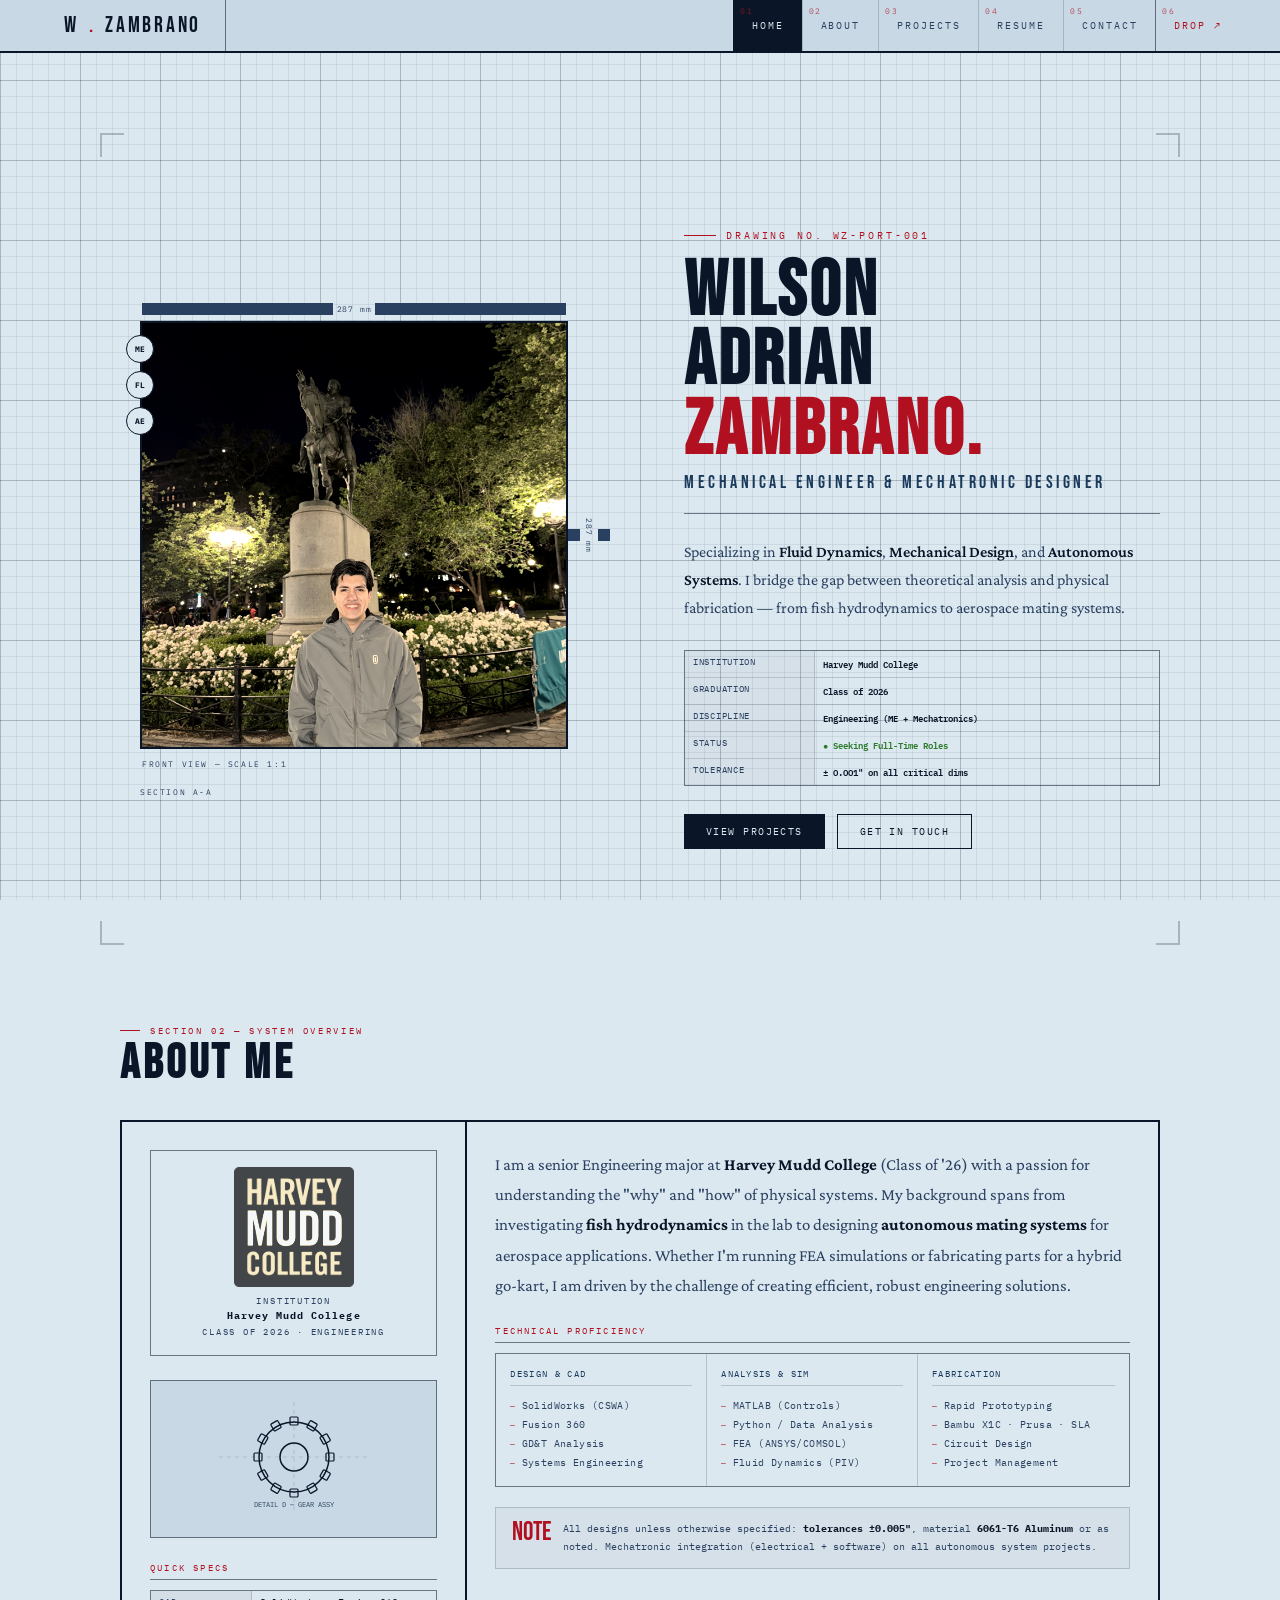
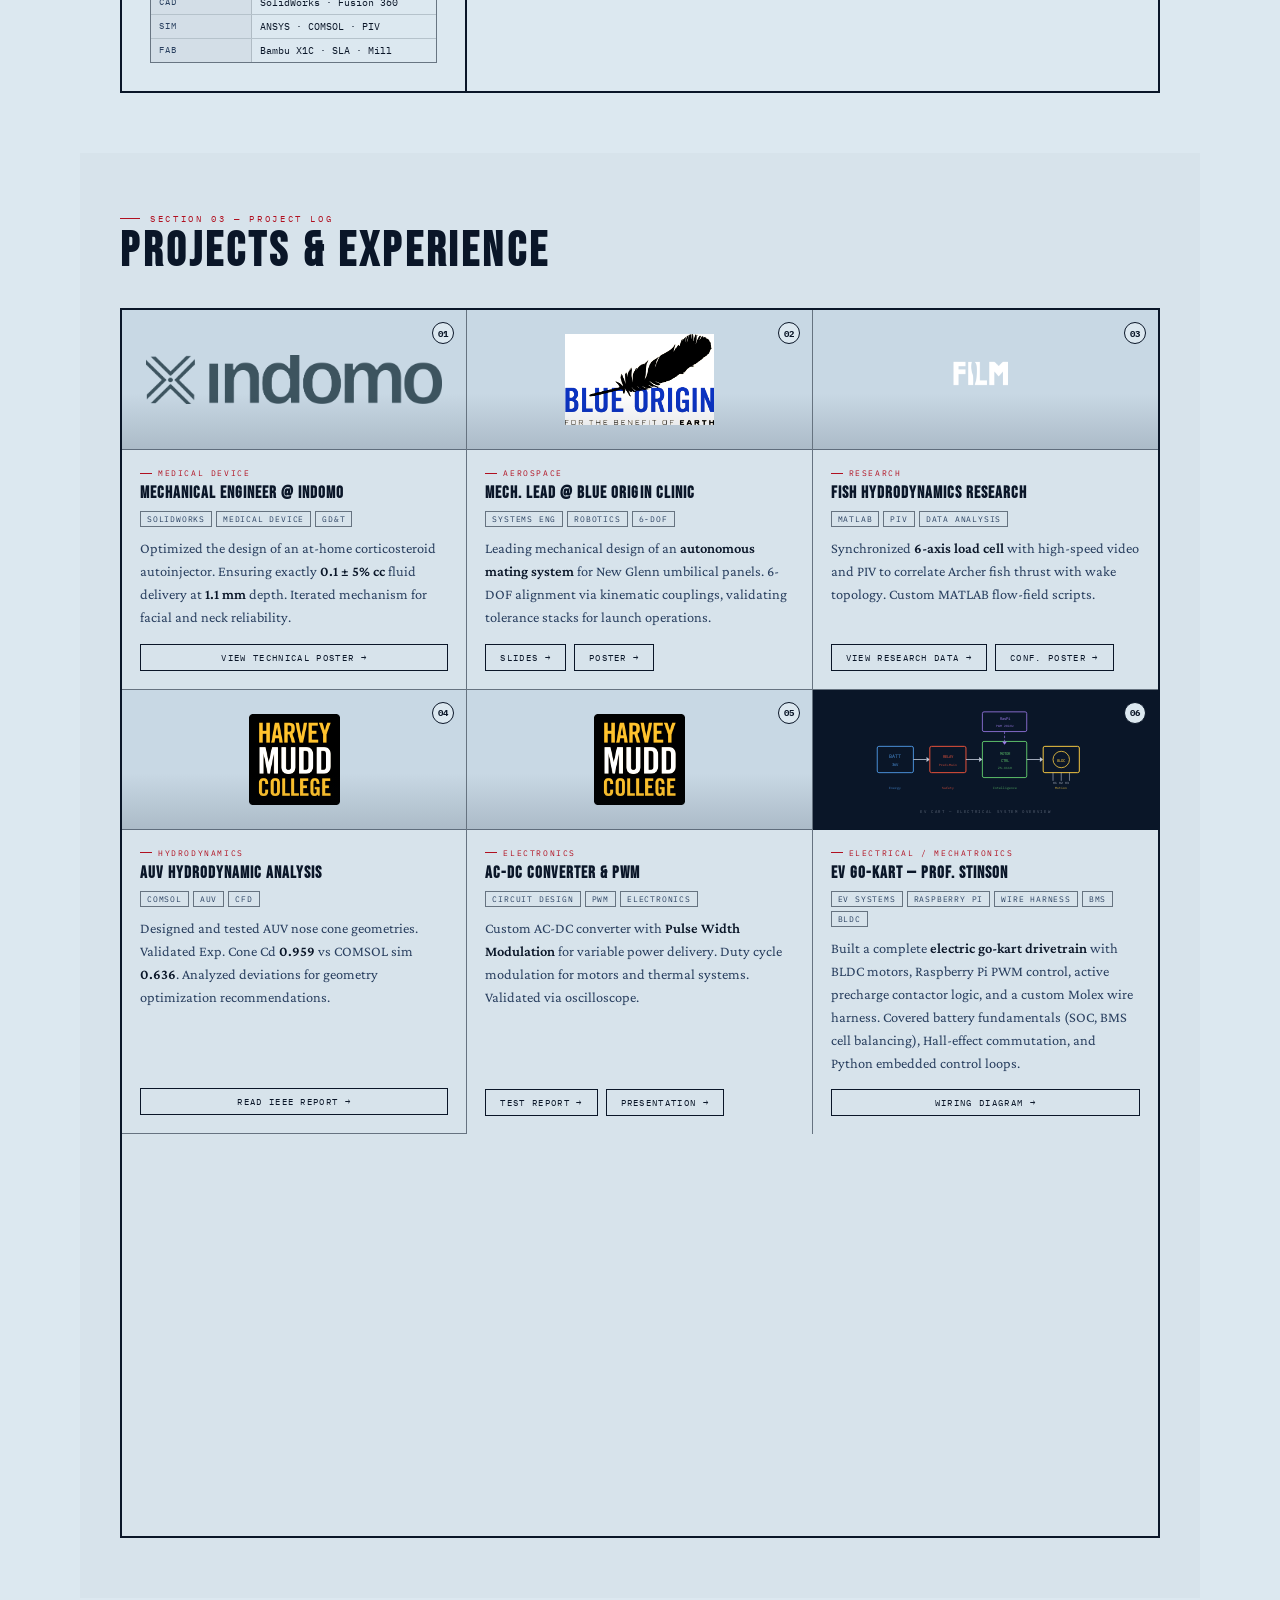
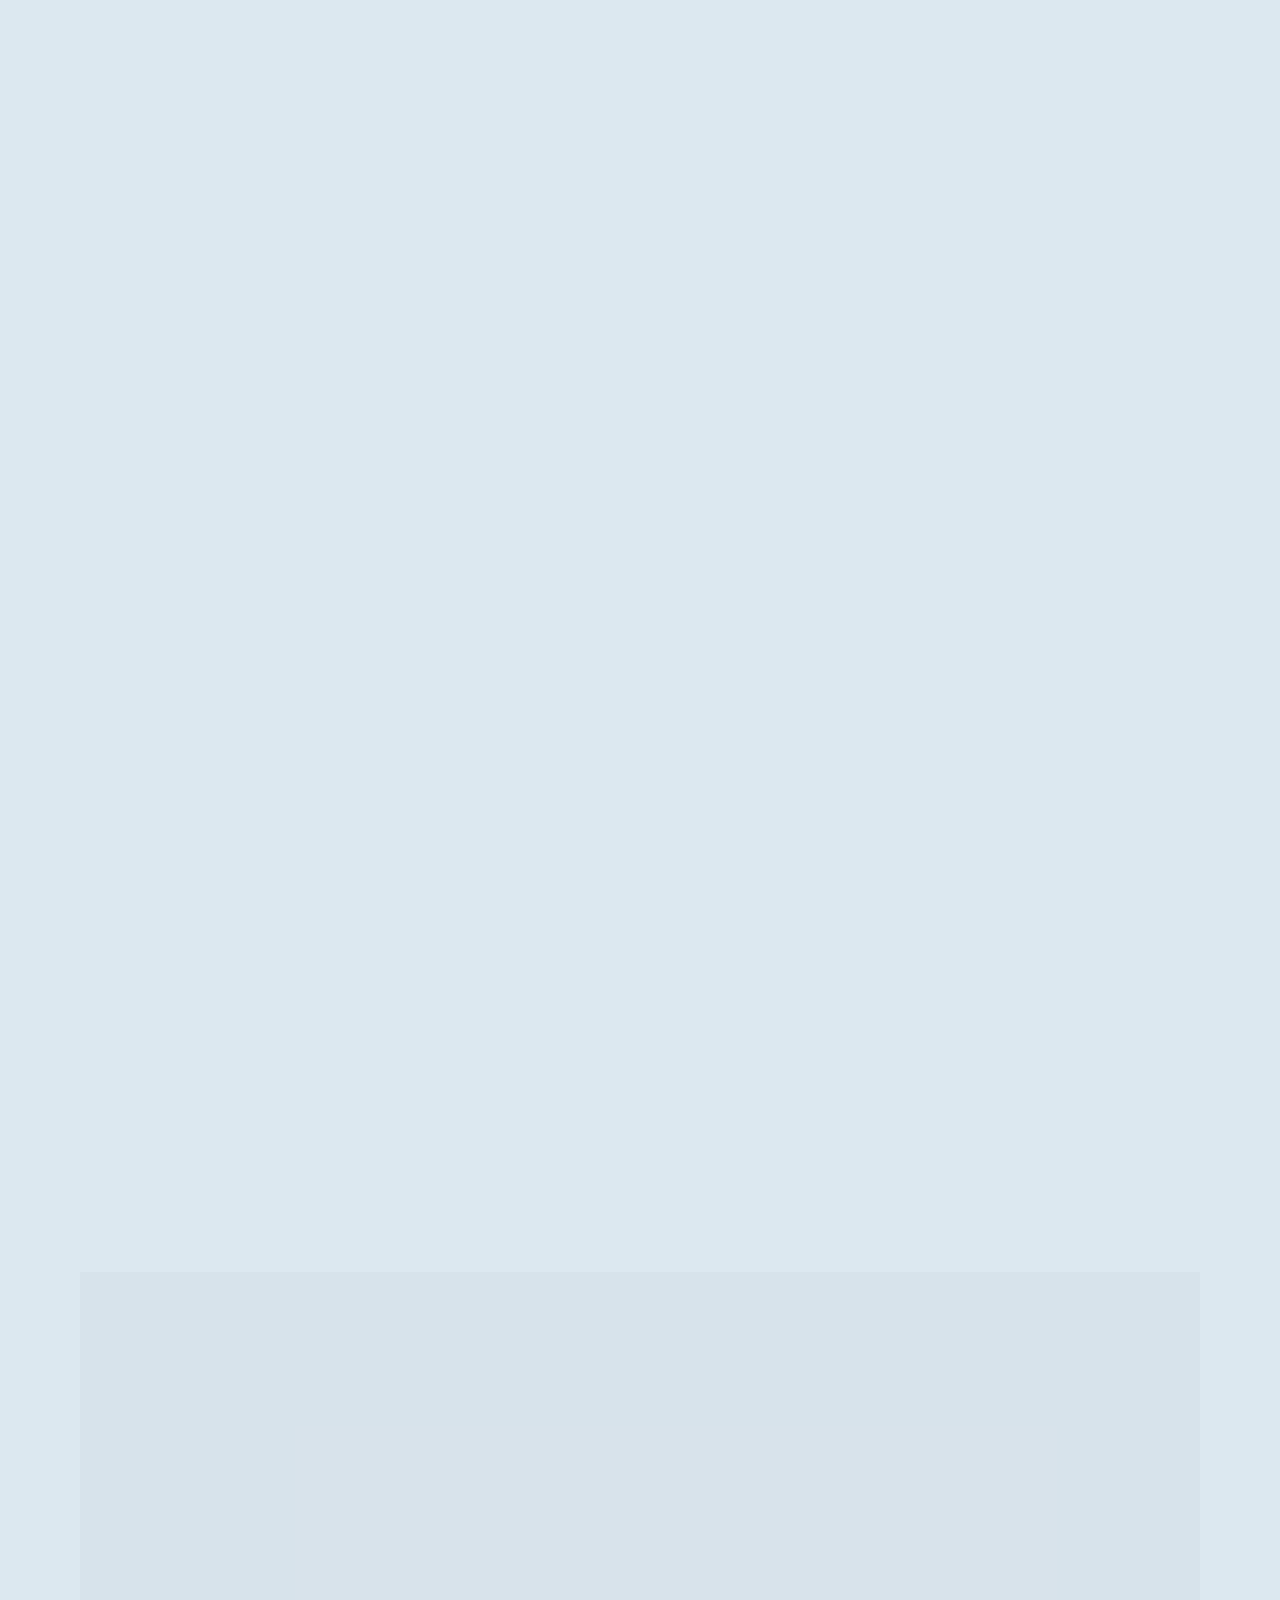
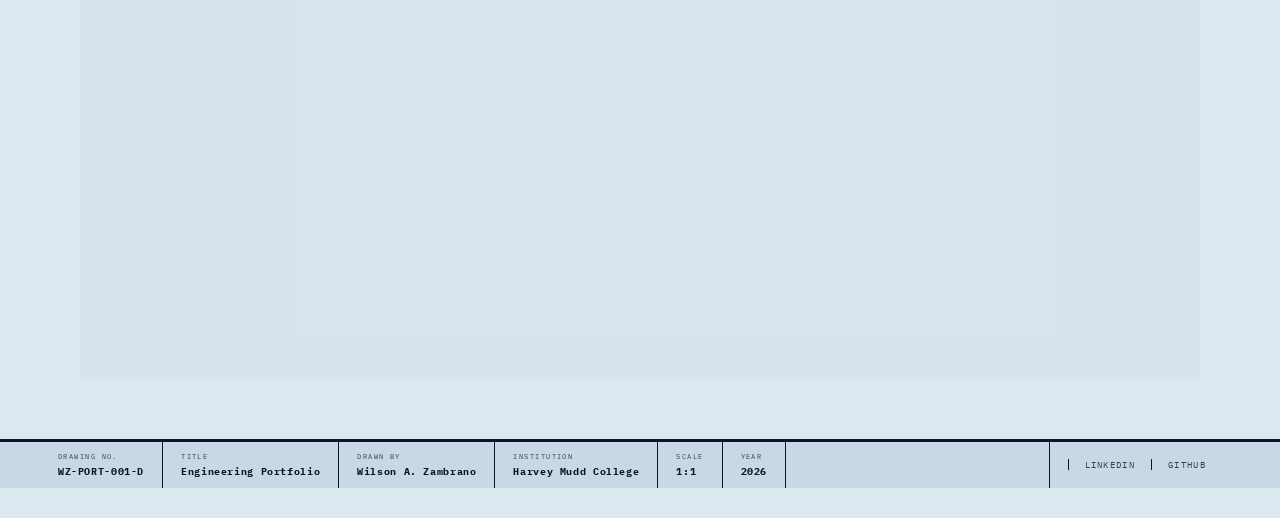
==== commit a7946019: "Rev D - updated to include most recent projects and be up to date" ====
--- a/index.html
+++ b/index.html
@@ -104,6 +104,8 @@
 .projects-grid { display: grid; grid-template-columns: repeat(3, 1fr); gap: 0; border: 2px solid var(--ink); }
 .project-card { border-right: 1px solid var(--line-bold); border-bottom: 1px solid var(--line-bold); position: relative; overflow: hidden; transition: background 0.2s; display: flex; flex-direction: column; }
 .project-card:nth-child(3n) { border-right: none; }
+.project-card:nth-last-child(-n+3):nth-child(3n+1),
+.project-card:nth-last-child(-n+3):nth-child(3n+2),
 .project-card:nth-last-child(-n+3) { border-bottom: none; }
 .project-card:hover { background: rgba(10,22,40,0.04); }
 
@@ -421,6 +423,10 @@
           <p class="card-desc">
             Leading mechanical design of an <strong>autonomous mating system</strong> for New Glenn umbilical panels. 6-DOF alignment via kinematic couplings, validating tolerance stacks for launch operations.
           </p>
+          <div style="display:flex;gap:8px;flex-wrap:wrap;">
+            <a href="Blue Origin Final Presentation.pdf" target="_blank" class="btn btn-outline btn-sm">Slides →</a>
+            <a href="Blue Origin Poster Final - Project Day.pdf" target="_blank" class="btn btn-outline btn-sm">Poster →</a>
+          </div>
         </div>
       </div>
 
@@ -440,7 +446,10 @@
           <p class="card-desc">
             Synchronized <strong>6-axis load cell</strong> with high-speed video and PIV to correlate Archer fish thrust with wake topology. Custom MATLAB flow-field scripts.
           </p>
-          <a href="poster.html" target="_blank" class="btn btn-outline btn-sm">View Research Data →</a>
+          <div style="display:flex;gap:8px;flex-wrap:wrap;">
+            <a href="poster.html" target="_blank" class="btn btn-outline btn-sm">View Research Data →</a>
+            <a href="FILM_Poster_APSDFD25.pdf" target="_blank" class="btn btn-outline btn-sm">Conf. Poster →</a>
+          </div>
         </div>
       </div>
 
@@ -487,10 +496,91 @@
         </div>
       </div>
 
-      <div class="project-card reveal hatch-bg" style="display:flex;align-items:center;justify-content:center;min-height:200px;">
-        <div style="text-align:center;">
-          <p style="font-family:'Bebas Neue',sans-serif;font-size:1.2rem;letter-spacing:0.1em;color:var(--ink-faint);">RESERVED</p>
-          <p style="font-size:0.5rem;text-transform:uppercase;letter-spacing:0.2em;color:var(--ink-faint);margin-top:4px;">Future Project — TBD</p>
+      <div class="project-card reveal">
+        <div class="card-callout">06</div>
+        <div class="card-img-wrap" style="background:#0a1628;display:flex;align-items:center;justify-content:center;padding:0;">
+          <svg viewBox="0 0 280 140" xmlns="http://www.w3.org/2000/svg" style="width:100%;height:100%;padding:12px;">
+            <!-- Battery -->
+            <rect x="8" y="54" width="44" height="32" rx="2" fill="none" stroke="#4a90d9" stroke-width="1.2"/>
+            <text x="30" y="68" text-anchor="middle" font-family="IBM Plex Mono,monospace" font-size="5.5" fill="#4a90d9">BATT</text>
+            <text x="30" y="78" text-anchor="middle" font-family="IBM Plex Mono,monospace" font-size="4.5" fill="#4a90d9">36V</text>
+            <!-- Arrow 1 -->
+            <line x1="52" y1="70" x2="68" y2="70" stroke="#c0c8d8" stroke-width="1"/>
+            <polygon points="68,67 72,70 68,73" fill="#c0c8d8"/>
+            <!-- Contactor/Relay block -->
+            <rect x="72" y="54" width="44" height="32" rx="2" fill="none" stroke="#e8523a" stroke-width="1.2"/>
+            <text x="94" y="68" text-anchor="middle" font-family="IBM Plex Mono,monospace" font-size="5" fill="#e8523a">RELAY</text>
+            <text x="94" y="78" text-anchor="middle" font-family="IBM Plex Mono,monospace" font-size="4" fill="#e8523a">PreC+Main</text>
+            <!-- Arrow 2 -->
+            <line x1="116" y1="70" x2="132" y2="70" stroke="#c0c8d8" stroke-width="1"/>
+            <polygon points="132,67 136,70 132,73" fill="#c0c8d8"/>
+            <!-- Motor Controller -->
+            <rect x="136" y="48" width="54" height="44" rx="2" fill="none" stroke="#5ec26a" stroke-width="1.2"/>
+            <text x="163" y="64" text-anchor="middle" font-family="IBM Plex Mono,monospace" font-size="5" fill="#5ec26a">MOTOR</text>
+            <text x="163" y="73" text-anchor="middle" font-family="IBM Plex Mono,monospace" font-size="5" fill="#5ec26a">CTRL</text>
+            <text x="163" y="82" text-anchor="middle" font-family="IBM Plex Mono,monospace" font-size="4" fill="#5ec26a">ZS-X11H</text>
+            <!-- Arrow 3 -->
+            <line x1="190" y1="70" x2="206" y2="70" stroke="#c0c8d8" stroke-width="1"/>
+            <polygon points="206,67 210,70 206,73" fill="#c0c8d8"/>
+            <!-- Motor -->
+            <rect x="210" y="54" width="44" height="32" rx="2" fill="none" stroke="#f5c842" stroke-width="1.2"/>
+            <circle cx="232" cy="70" r="10" fill="none" stroke="#f5c842" stroke-width="1"/>
+            <text x="232" y="73" text-anchor="middle" font-family="IBM Plex Mono,monospace" font-size="5" fill="#f5c842">BLDC</text>
+            <!-- RasPi box top -->
+            <rect x="136" y="12" width="54" height="24" rx="2" fill="none" stroke="#9b7be8" stroke-width="1"/>
+            <text x="163" y="22" text-anchor="middle" font-family="IBM Plex Mono,monospace" font-size="5" fill="#9b7be8">RasPi</text>
+            <text x="163" y="31" text-anchor="middle" font-family="IBM Plex Mono,monospace" font-size="4" fill="#9b7be8">PWM 20kHz</text>
+            <!-- RasPi down-arrow to ctrl -->
+            <line x1="163" y1="36" x2="163" y2="48" stroke="#9b7be8" stroke-width="0.8" stroke-dasharray="3,2"/>
+            <polygon points="160,48 163,52 166,48" fill="#9b7be8"/>
+            <!-- Hall sensors label -->
+            <text x="232" y="100" text-anchor="middle" font-family="IBM Plex Mono,monospace" font-size="4" fill="#c0c8d8">H1 H2 H3</text>
+            <line x1="222" y1="86" x2="222" y2="96" stroke="#c0c8d8" stroke-width="0.7"/>
+            <line x1="232" y1="86" x2="232" y2="96" stroke="#c0c8d8" stroke-width="0.7"/>
+            <line x1="242" y1="86" x2="242" y2="96" stroke="#c0c8d8" stroke-width="0.7"/>
+            <!-- Bottom labels -->
+            <text x="30" y="106" text-anchor="middle" font-family="IBM Plex Mono,monospace" font-size="4" fill="#4a90d9">Energy</text>
+            <text x="94" y="106" text-anchor="middle" font-family="IBM Plex Mono,monospace" font-size="4" fill="#e8523a">Safety</text>
+            <text x="163" y="106" text-anchor="middle" font-family="IBM Plex Mono,monospace" font-size="4" fill="#5ec26a">Intelligence</text>
+            <text x="232" y="106" text-anchor="middle" font-family="IBM Plex Mono,monospace" font-size="4" fill="#f5c842">Motion</text>
+            <!-- Top title -->
+            <text x="140" y="135" text-anchor="middle" font-family="IBM Plex Mono,monospace" font-size="4.5" fill="rgba(192,200,216,0.5)" letter-spacing="2">EV CART — ELECTRICAL SYSTEM OVERVIEW</text>
+          </svg>
+        </div>
+        <div class="card-body">
+          <p class="card-section-tag">Electrical / Mechatronics</p>
+          <h3 class="card-title">EV Go-Kart — Prof. Stinson</h3>
+          <div class="card-tags">
+            <span class="card-tag">EV Systems</span>
+            <span class="card-tag">Raspberry Pi</span>
+            <span class="card-tag">Wire Harness</span>
+            <span class="card-tag">BMS</span>
+            <span class="card-tag">BLDC</span>
+          </div>
+          <p class="card-desc">
+            Built a complete <strong>electric go-kart drivetrain</strong> with BLDC motors, Raspberry Pi PWM control, active precharge contactor logic, and a custom Molex wire harness. Covered battery fundamentals (SOC, BMS cell balancing), Hall-effect commutation, and Python embedded control loops.
+          </p>
+          <a href="E49C__Cart_Wiring_Harness.pdf" target="_blank" class="btn btn-outline btn-sm">Wiring Diagram →</a>
+        </div>
+      </div>
+
+      <div class="project-card reveal">
+        <div class="card-callout">07</div>
+        <div class="card-img-wrap">
+          <img src="HMC Logo.png" alt="Amphibious Bicycle" onerror="this.parentNode.classList.add('hatch-bg');this.style.display='none'">
+        </div>
+        <div class="card-body">
+          <p class="card-section-tag">Mechanical Design</p>
+          <h3 class="card-title">Sink or Swim — Amphibious Bike</h3>
+          <div class="card-tags">
+            <span class="card-tag">Vehicle Dynamics</span>
+            <span class="card-tag">Fabrication</span>
+            <span class="card-tag">Hydrodynamics</span>
+          </div>
+          <p class="card-desc">
+            Designed and built a human-powered <strong>amphibious bicycle</strong> capable of <strong>4 m/s on land</strong> and <strong>0.5 m/s in water</strong>. Six 10 ft PVC pontoons integrated onto a 700cc frame; waterwheel rear drive and front-wheel rudder steering for dual-domain mobility.
+          </p>
+          <a href="https://sites.google.com/g.hmc.edu/engr177finalproject/requirements-specifications?authuser=0" target="_blank" class="btn btn-outline btn-sm">View Project Site →</a>
         </div>
       </div>
 
@@ -554,6 +644,9 @@
             <div style="padding:5px 8px;border-right:1px solid var(--line);color:var(--ink);">C</div>
             <div style="padding:5px 8px;border-right:1px solid var(--line);color:var(--ink);">2025-05</div>
             <div style="padding:5px 8px;color:var(--ink);">Updated Portfolio Design</div>
+            <div style="padding:5px 8px;border-right:1px solid var(--line);border-top:1px solid var(--line);color:var(--ink);">D</div>
+            <div style="padding:5px 8px;border-right:1px solid var(--line);border-top:1px solid var(--line);color:var(--ink);">2026-06</div>
+            <div style="padding:5px 8px;border-top:1px solid var(--line);color:var(--ink);">Added EV Kart, Amphibious Bike, APS Poster</div>
           </div>
         </div>
 
@@ -608,7 +701,7 @@
   <div class="title-block">
     <div class="tb-cell">
       <span class="tb-key">Drawing No.</span>
-      <span class="tb-val">WZ-PORT-001-C</span>
+      <span class="tb-val">WZ-PORT-001-D</span>
     </div>
     <div class="tb-cell">
       <span class="tb-key">Title</span>
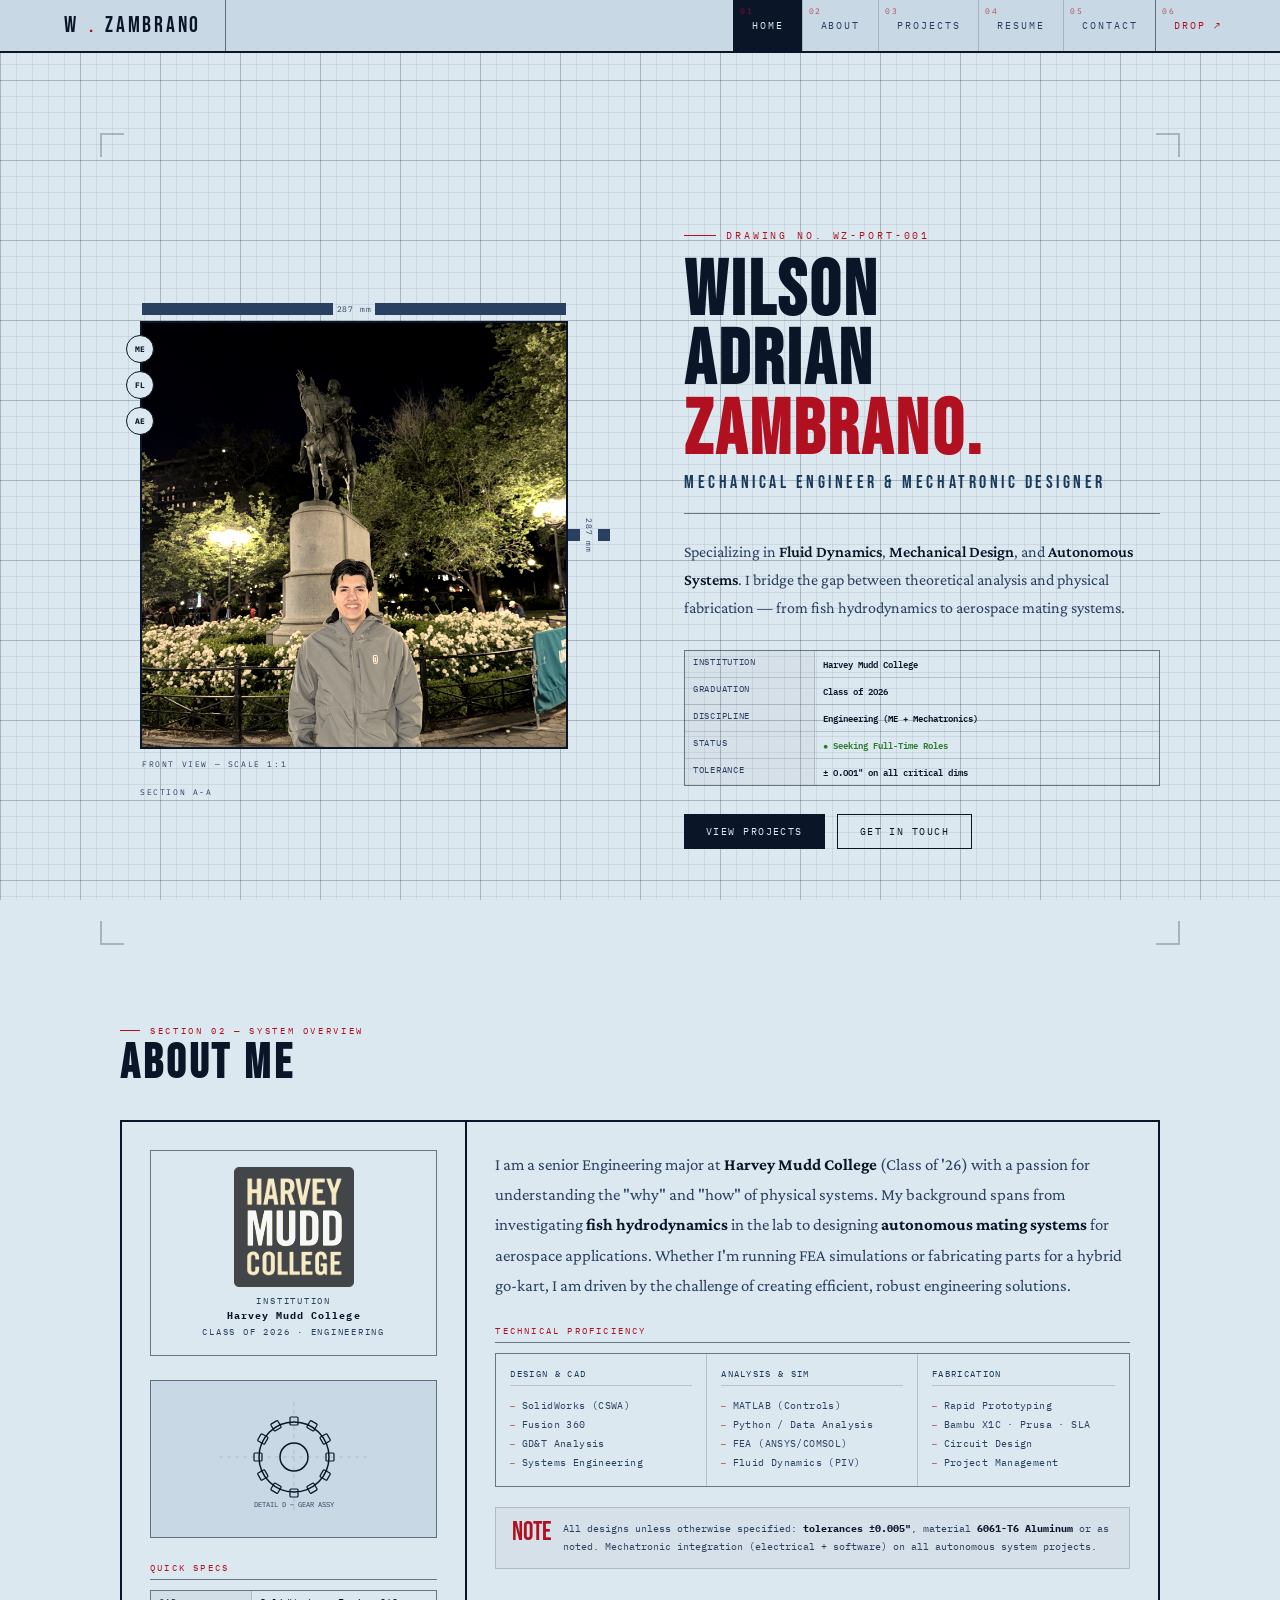
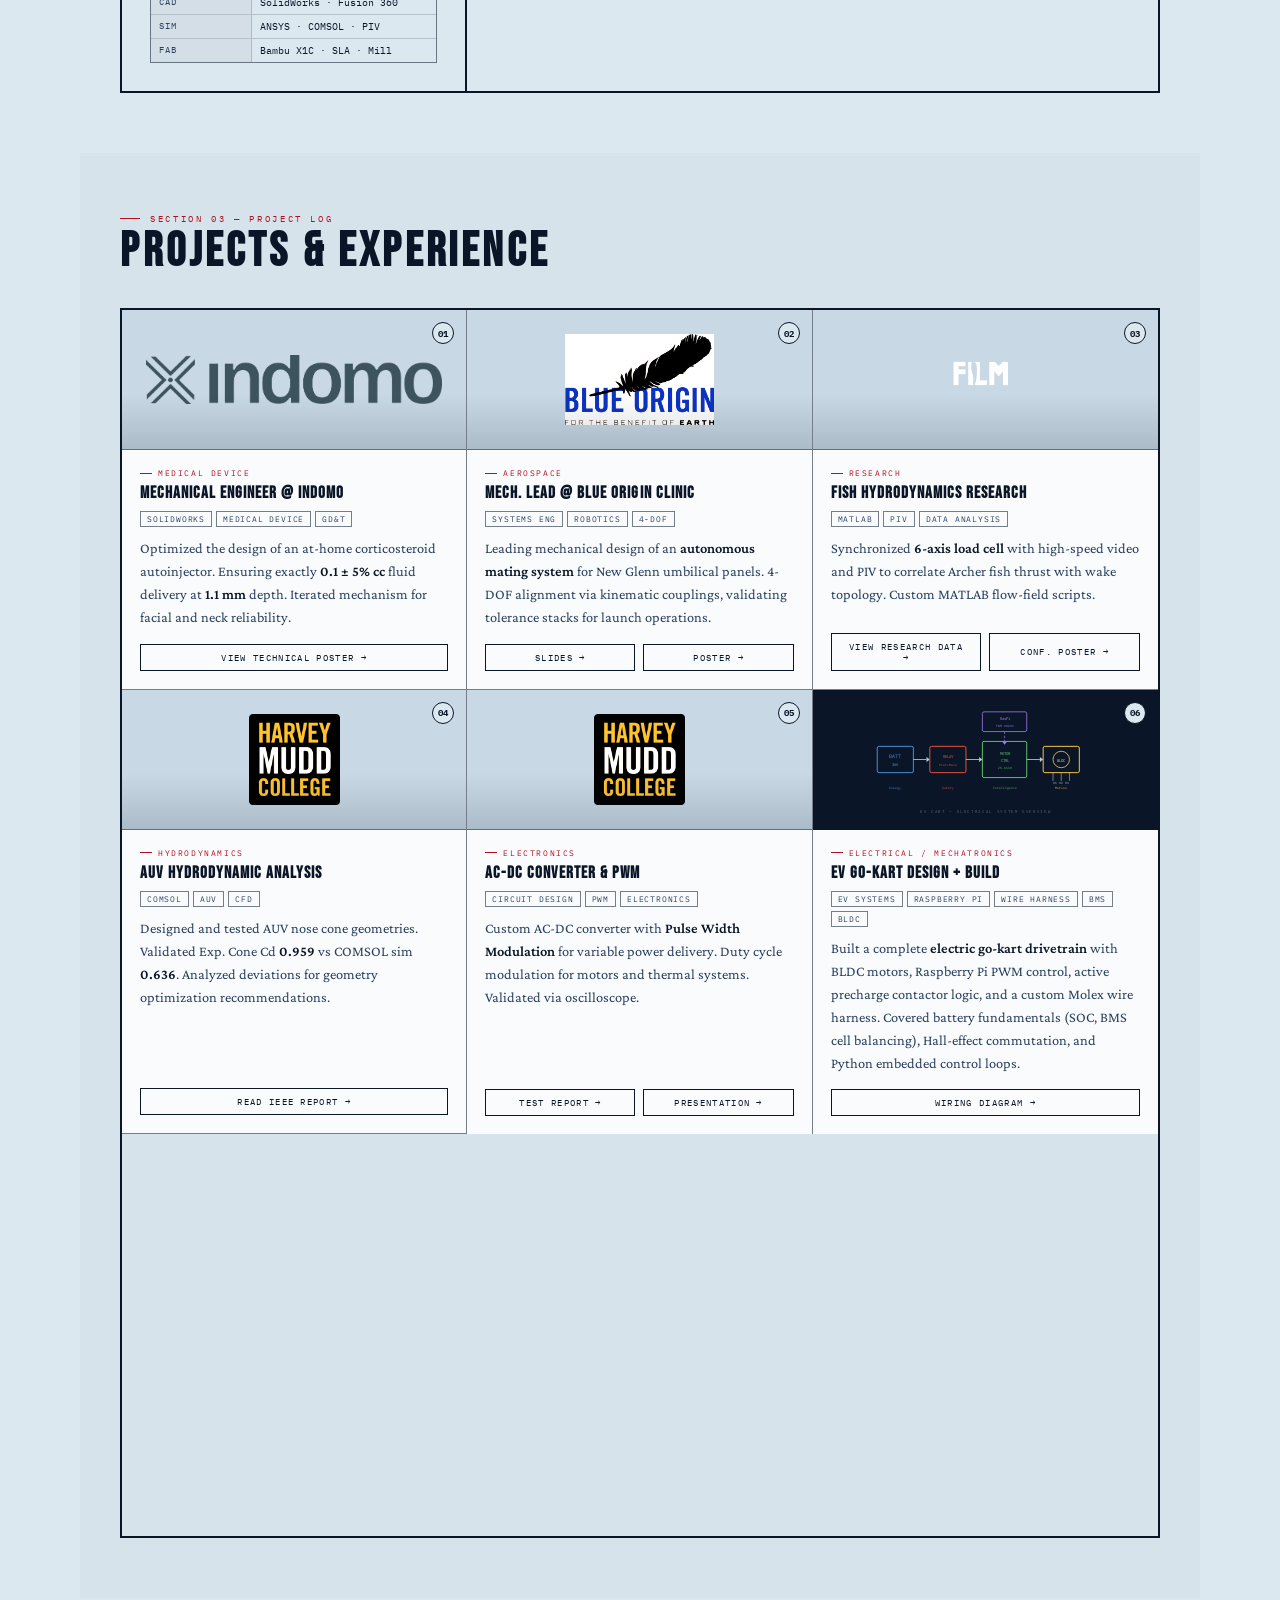
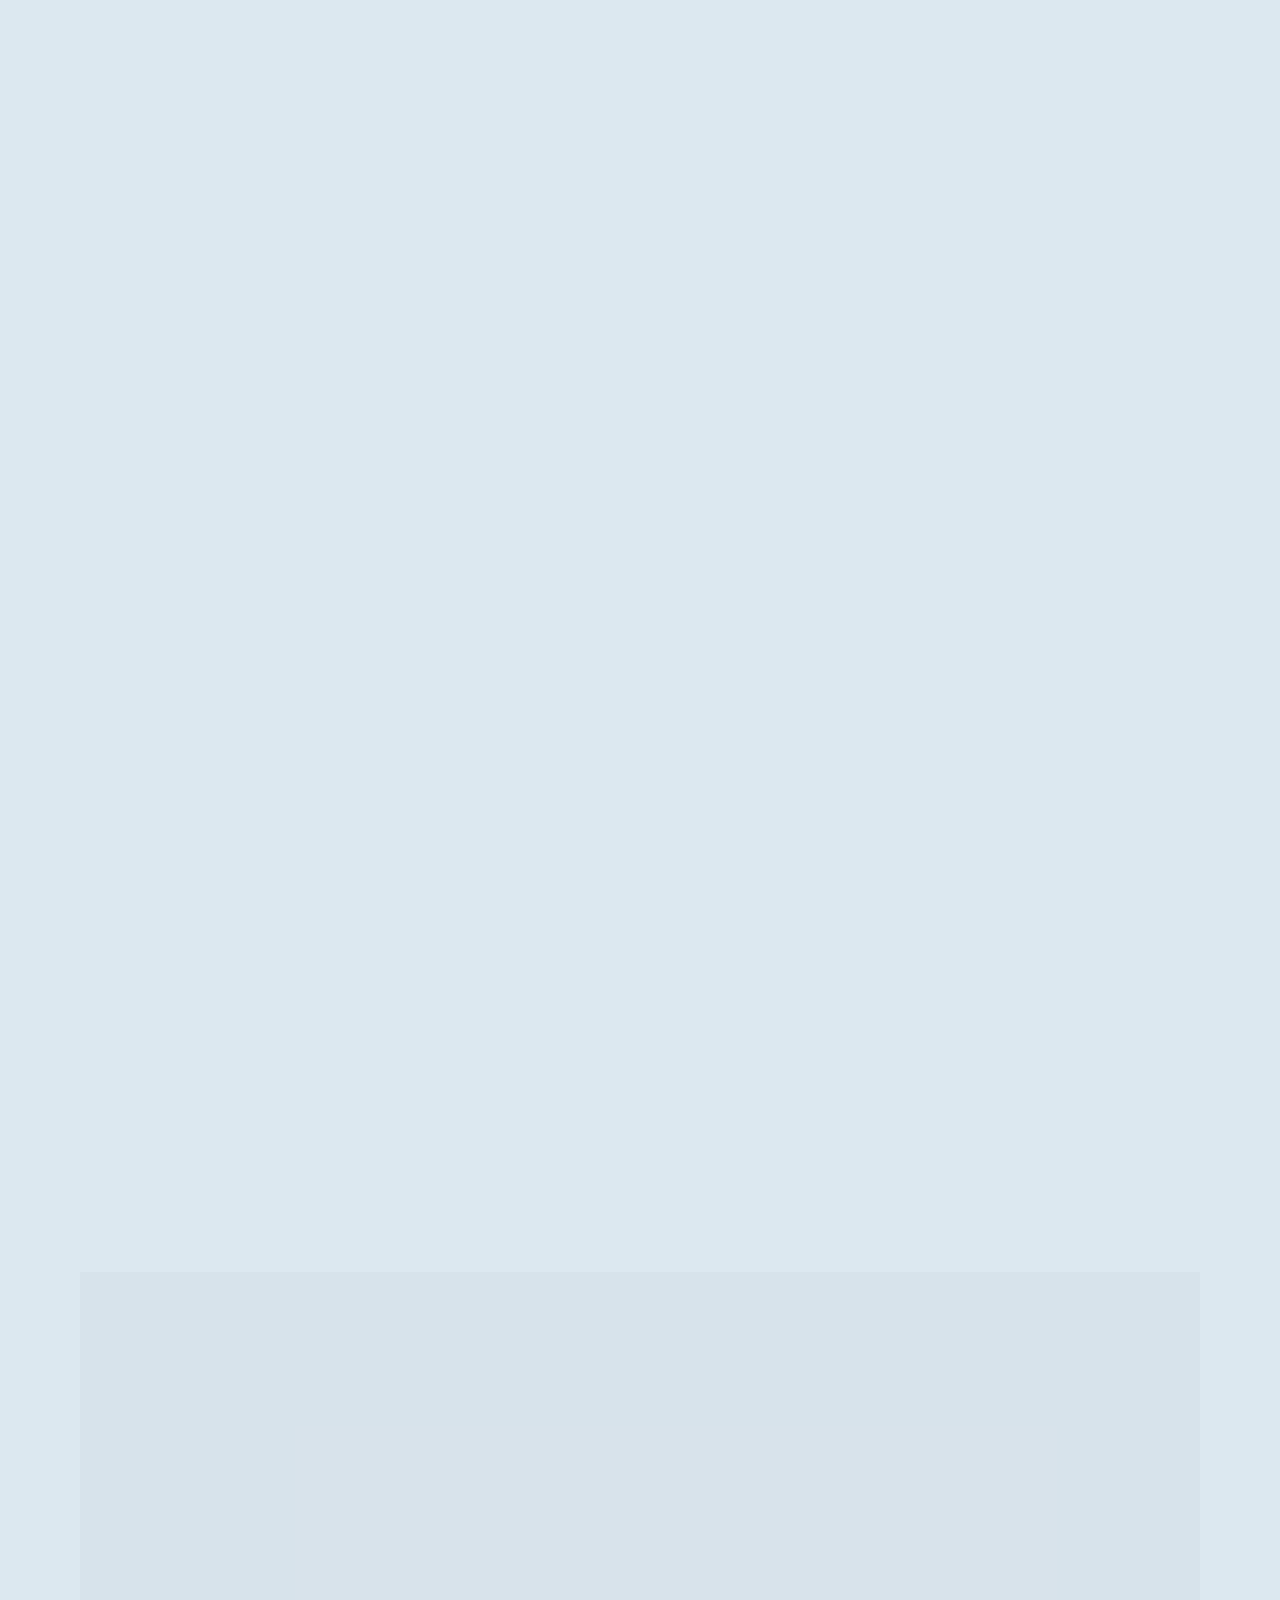
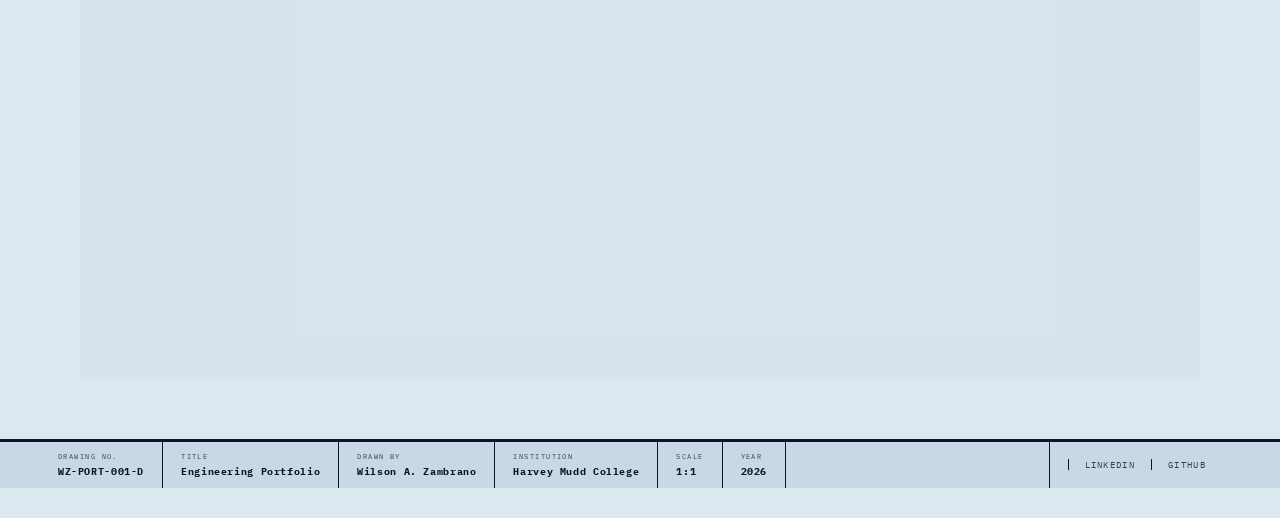
==== commit 07fef70c: "Asethetic modifications" ====
--- a/index.html
+++ b/index.html
@@ -102,12 +102,22 @@
 ═══════════════════════════════════════════════════════ */
 #projects { background: rgba(10,22,40,0.02); }
 .projects-grid { display: grid; grid-template-columns: repeat(3, 1fr); gap: 0; border: 2px solid var(--ink); }
-.project-card { border-right: 1px solid var(--line-bold); border-bottom: 1px solid var(--line-bold); position: relative; overflow: hidden; transition: background 0.2s; display: flex; flex-direction: column; }
+.project-card { 
+  border-right: 1px solid var(--line-bold); 
+  border-bottom: 1px solid var(--line-bold); 
+  position: relative; 
+  overflow: hidden; 
+  transition: background 0.2s; 
+  display: flex; 
+  flex-direction: column; 
+  background: rgba(255, 255, 255, 0.85); /* Translucent background for text readability */
+  backdrop-filter: blur(4px);
+}
 .project-card:nth-child(3n) { border-right: none; }
 .project-card:nth-last-child(-n+3):nth-child(3n+1),
 .project-card:nth-last-child(-n+3):nth-child(3n+2),
 .project-card:nth-last-child(-n+3) { border-bottom: none; }
-.project-card:hover { background: rgba(10,22,40,0.04); }
+.project-card:hover { background: rgba(255, 255, 255, 1); }
 
 .card-callout { position: absolute; top: 12px; right: 12px; width: 22px; height: 22px; border: 1.5px solid var(--ink); border-radius: 50%; display: flex; align-items: center; justify-content: center; font-size: 0.55rem; font-weight: 700; color: var(--ink); background: var(--paper); z-index: 5; }
 .card-img-wrap { height: 140px; overflow: hidden; border-bottom: 1px solid var(--line-bold); position: relative; background: var(--paper-dark); }
@@ -403,7 +413,7 @@
           <p class="card-desc">
             Optimized the design of an at-home corticosteroid autoinjector. Ensuring exactly <strong>0.1 ± 5% cc</strong> fluid delivery at <strong>1.1 mm</strong> depth. Iterated mechanism for facial and neck reliability.
           </p>
-          <a href="Indomo-Injector_Poster.pdf" target="_blank" class="btn btn-outline btn-sm">View Technical Poster →</a>
+          <a href="Indomo-Injector_Poster.pdf" target="_blank" download class="btn btn-outline btn-sm" style="display:flex;justify-content:center;text-align:center;">View Technical Poster →</a>
         </div>
       </div>
 
@@ -418,14 +428,14 @@
           <div class="card-tags">
             <span class="card-tag">Systems Eng</span>
             <span class="card-tag">Robotics</span>
-            <span class="card-tag">6-DOF</span>
+            <span class="card-tag">4-DOF</span>
           </div>
           <p class="card-desc">
-            Leading mechanical design of an <strong>autonomous mating system</strong> for New Glenn umbilical panels. 6-DOF alignment via kinematic couplings, validating tolerance stacks for launch operations.
+            Leading mechanical design of an <strong>autonomous mating system</strong> for New Glenn umbilical panels. 4-DOF alignment via kinematic couplings, validating tolerance stacks for launch operations.
           </p>
-          <div style="display:flex;gap:8px;flex-wrap:wrap;">
-            <a href="Blue Origin Final Presentation.pdf" target="_blank" class="btn btn-outline btn-sm">Slides →</a>
-            <a href="Blue Origin Poster Final - Project Day.pdf" target="_blank" class="btn btn-outline btn-sm">Poster →</a>
+          <div style="display:grid;grid-template-columns:1fr 1fr;gap:8px;">
+            <a href="Blue Origin Final Presentation.pdf" target="_blank" download class="btn btn-outline btn-sm" style="display:flex;justify-content:center;text-align:center;">Slides →</a>
+            <a href="Blue Origin Poster Final - Project Day.pdf" target="_blank" download class="btn btn-outline btn-sm" style="display:flex;justify-content:center;text-align:center;">Poster →</a>
           </div>
         </div>
       </div>
@@ -446,9 +456,9 @@
           <p class="card-desc">
             Synchronized <strong>6-axis load cell</strong> with high-speed video and PIV to correlate Archer fish thrust with wake topology. Custom MATLAB flow-field scripts.
           </p>
-          <div style="display:flex;gap:8px;flex-wrap:wrap;">
-            <a href="poster.html" target="_blank" class="btn btn-outline btn-sm">View Research Data →</a>
-            <a href="FILM_Poster_APSDFD25.pdf" target="_blank" class="btn btn-outline btn-sm">Conf. Poster →</a>
+          <div style="display:grid;grid-template-columns:1fr 1fr;gap:8px;">
+            <a href="poster.html" target="_blank" class="btn btn-outline btn-sm" style="display:flex;justify-content:center;text-align:center;">View Research Data →</a>
+            <a href="FILM_Poster_APSDFD25.pdf" target="_blank" download class="btn btn-outline btn-sm" style="display:flex;justify-content:center;text-align:center;">Conf. Poster →</a>
           </div>
         </div>
       </div>
@@ -469,7 +479,7 @@
           <p class="card-desc">
             Designed and tested AUV nose cone geometries. Validated Exp. Cone Cd <strong>0.959</strong> vs COMSOL sim <strong>0.636</strong>. Analyzed deviations for geometry optimization recommendations.
           </p>
-          <a href="Final Report IEEE.docx.pdf" target="_blank" class="btn btn-outline btn-sm">Read IEEE Report →</a>
+          <a href="Final Report IEEE.docx.pdf" target="_blank" download class="btn btn-outline btn-sm" style="display:flex;justify-content:center;text-align:center;">Read IEEE Report →</a>
         </div>
       </div>
 
@@ -489,9 +499,9 @@
           <p class="card-desc">
             Custom AC-DC converter with <strong>Pulse Width Modulation</strong> for variable power delivery. Duty cycle modulation for motors and thermal systems. Validated via oscilloscope.
           </p>
-          <div style="display:flex;gap:8px;">
-            <a href="E84 Hardware Circuit Testing.pdf" target="_blank" class="btn btn-outline btn-sm">Test Report →</a>
-            <a href="E84 Final...entation.pdf" target="_blank" class="btn btn-outline btn-sm">Presentation →</a>
+          <div style="display:grid;grid-template-columns:1fr 1fr;gap:8px;">
+            <a href="E84 Hardware Circuit Testing.pdf" target="_blank" download class="btn btn-outline btn-sm" style="display:flex;justify-content:center;text-align:center;">Test Report →</a>
+            <a href="E84 Final...entation.pdf" target="_blank" download class="btn btn-outline btn-sm" style="display:flex;justify-content:center;text-align:center;">Presentation →</a>
           </div>
         </div>
       </div>
@@ -500,56 +510,44 @@
         <div class="card-callout">06</div>
         <div class="card-img-wrap" style="background:#0a1628;display:flex;align-items:center;justify-content:center;padding:0;">
           <svg viewBox="0 0 280 140" xmlns="http://www.w3.org/2000/svg" style="width:100%;height:100%;padding:12px;">
-            <!-- Battery -->
             <rect x="8" y="54" width="44" height="32" rx="2" fill="none" stroke="#4a90d9" stroke-width="1.2"/>
             <text x="30" y="68" text-anchor="middle" font-family="IBM Plex Mono,monospace" font-size="5.5" fill="#4a90d9">BATT</text>
             <text x="30" y="78" text-anchor="middle" font-family="IBM Plex Mono,monospace" font-size="4.5" fill="#4a90d9">36V</text>
-            <!-- Arrow 1 -->
             <line x1="52" y1="70" x2="68" y2="70" stroke="#c0c8d8" stroke-width="1"/>
             <polygon points="68,67 72,70 68,73" fill="#c0c8d8"/>
-            <!-- Contactor/Relay block -->
             <rect x="72" y="54" width="44" height="32" rx="2" fill="none" stroke="#e8523a" stroke-width="1.2"/>
             <text x="94" y="68" text-anchor="middle" font-family="IBM Plex Mono,monospace" font-size="5" fill="#e8523a">RELAY</text>
             <text x="94" y="78" text-anchor="middle" font-family="IBM Plex Mono,monospace" font-size="4" fill="#e8523a">PreC+Main</text>
-            <!-- Arrow 2 -->
             <line x1="116" y1="70" x2="132" y2="70" stroke="#c0c8d8" stroke-width="1"/>
             <polygon points="132,67 136,70 132,73" fill="#c0c8d8"/>
-            <!-- Motor Controller -->
             <rect x="136" y="48" width="54" height="44" rx="2" fill="none" stroke="#5ec26a" stroke-width="1.2"/>
             <text x="163" y="64" text-anchor="middle" font-family="IBM Plex Mono,monospace" font-size="5" fill="#5ec26a">MOTOR</text>
             <text x="163" y="73" text-anchor="middle" font-family="IBM Plex Mono,monospace" font-size="5" fill="#5ec26a">CTRL</text>
             <text x="163" y="82" text-anchor="middle" font-family="IBM Plex Mono,monospace" font-size="4" fill="#5ec26a">ZS-X11H</text>
-            <!-- Arrow 3 -->
             <line x1="190" y1="70" x2="206" y2="70" stroke="#c0c8d8" stroke-width="1"/>
             <polygon points="206,67 210,70 206,73" fill="#c0c8d8"/>
-            <!-- Motor -->
             <rect x="210" y="54" width="44" height="32" rx="2" fill="none" stroke="#f5c842" stroke-width="1.2"/>
             <circle cx="232" cy="70" r="10" fill="none" stroke="#f5c842" stroke-width="1"/>
             <text x="232" y="73" text-anchor="middle" font-family="IBM Plex Mono,monospace" font-size="5" fill="#f5c842">BLDC</text>
-            <!-- RasPi box top -->
             <rect x="136" y="12" width="54" height="24" rx="2" fill="none" stroke="#9b7be8" stroke-width="1"/>
             <text x="163" y="22" text-anchor="middle" font-family="IBM Plex Mono,monospace" font-size="5" fill="#9b7be8">RasPi</text>
             <text x="163" y="31" text-anchor="middle" font-family="IBM Plex Mono,monospace" font-size="4" fill="#9b7be8">PWM 20kHz</text>
-            <!-- RasPi down-arrow to ctrl -->
             <line x1="163" y1="36" x2="163" y2="48" stroke="#9b7be8" stroke-width="0.8" stroke-dasharray="3,2"/>
             <polygon points="160,48 163,52 166,48" fill="#9b7be8"/>
-            <!-- Hall sensors label -->
             <text x="232" y="100" text-anchor="middle" font-family="IBM Plex Mono,monospace" font-size="4" fill="#c0c8d8">H1 H2 H3</text>
             <line x1="222" y1="86" x2="222" y2="96" stroke="#c0c8d8" stroke-width="0.7"/>
             <line x1="232" y1="86" x2="232" y2="96" stroke="#c0c8d8" stroke-width="0.7"/>
             <line x1="242" y1="86" x2="242" y2="96" stroke="#c0c8d8" stroke-width="0.7"/>
-            <!-- Bottom labels -->
             <text x="30" y="106" text-anchor="middle" font-family="IBM Plex Mono,monospace" font-size="4" fill="#4a90d9">Energy</text>
             <text x="94" y="106" text-anchor="middle" font-family="IBM Plex Mono,monospace" font-size="4" fill="#e8523a">Safety</text>
             <text x="163" y="106" text-anchor="middle" font-family="IBM Plex Mono,monospace" font-size="4" fill="#5ec26a">Intelligence</text>
             <text x="232" y="106" text-anchor="middle" font-family="IBM Plex Mono,monospace" font-size="4" fill="#f5c842">Motion</text>
-            <!-- Top title -->
             <text x="140" y="135" text-anchor="middle" font-family="IBM Plex Mono,monospace" font-size="4.5" fill="rgba(192,200,216,0.5)" letter-spacing="2">EV CART — ELECTRICAL SYSTEM OVERVIEW</text>
           </svg>
         </div>
         <div class="card-body">
           <p class="card-section-tag">Electrical / Mechatronics</p>
-          <h3 class="card-title">EV Go-Kart — Prof. Stinson</h3>
+          <h3 class="card-title">EV Go-Kart Design + Build</h3>
           <div class="card-tags">
             <span class="card-tag">EV Systems</span>
             <span class="card-tag">Raspberry Pi</span>
@@ -560,14 +558,14 @@
           <p class="card-desc">
             Built a complete <strong>electric go-kart drivetrain</strong> with BLDC motors, Raspberry Pi PWM control, active precharge contactor logic, and a custom Molex wire harness. Covered battery fundamentals (SOC, BMS cell balancing), Hall-effect commutation, and Python embedded control loops.
           </p>
-          <a href="E49C__Cart_Wiring_Harness.pdf" target="_blank" class="btn btn-outline btn-sm">Wiring Diagram →</a>
+          <a href="E49C__Cart_Wiring_Harness.pdf" target="_blank" download class="btn btn-outline btn-sm" style="display:flex;justify-content:center;text-align:center;">Wiring Diagram →</a>
         </div>
       </div>
 
       <div class="project-card reveal">
         <div class="card-callout">07</div>
         <div class="card-img-wrap">
-          <img src="HMC Logo.png" alt="Amphibious Bicycle" onerror="this.parentNode.classList.add('hatch-bg');this.style.display='none'">
+          <img src="bikeassembly.jpg" alt="Amphibious Bicycle" onerror="this.parentNode.classList.add('hatch-bg');this.style.display='none'">
         </div>
         <div class="card-body">
           <p class="card-section-tag">Mechanical Design</p>
@@ -580,7 +578,7 @@
           <p class="card-desc">
             Designed and built a human-powered <strong>amphibious bicycle</strong> capable of <strong>4 m/s on land</strong> and <strong>0.5 m/s in water</strong>. Six 10 ft PVC pontoons integrated onto a 700cc frame; waterwheel rear drive and front-wheel rudder steering for dual-domain mobility.
           </p>
-          <a href="https://sites.google.com/g.hmc.edu/engr177finalproject/requirements-specifications?authuser=0" target="_blank" class="btn btn-outline btn-sm">View Project Site →</a>
+          <a href="https://sites.google.com/g.hmc.edu/engr177finalproject/requirements-specifications?authuser=0" target="_blank" class="btn btn-outline btn-sm" style="display:flex;justify-content:center;text-align:center;">View Project Site →</a>
         </div>
       </div>
 
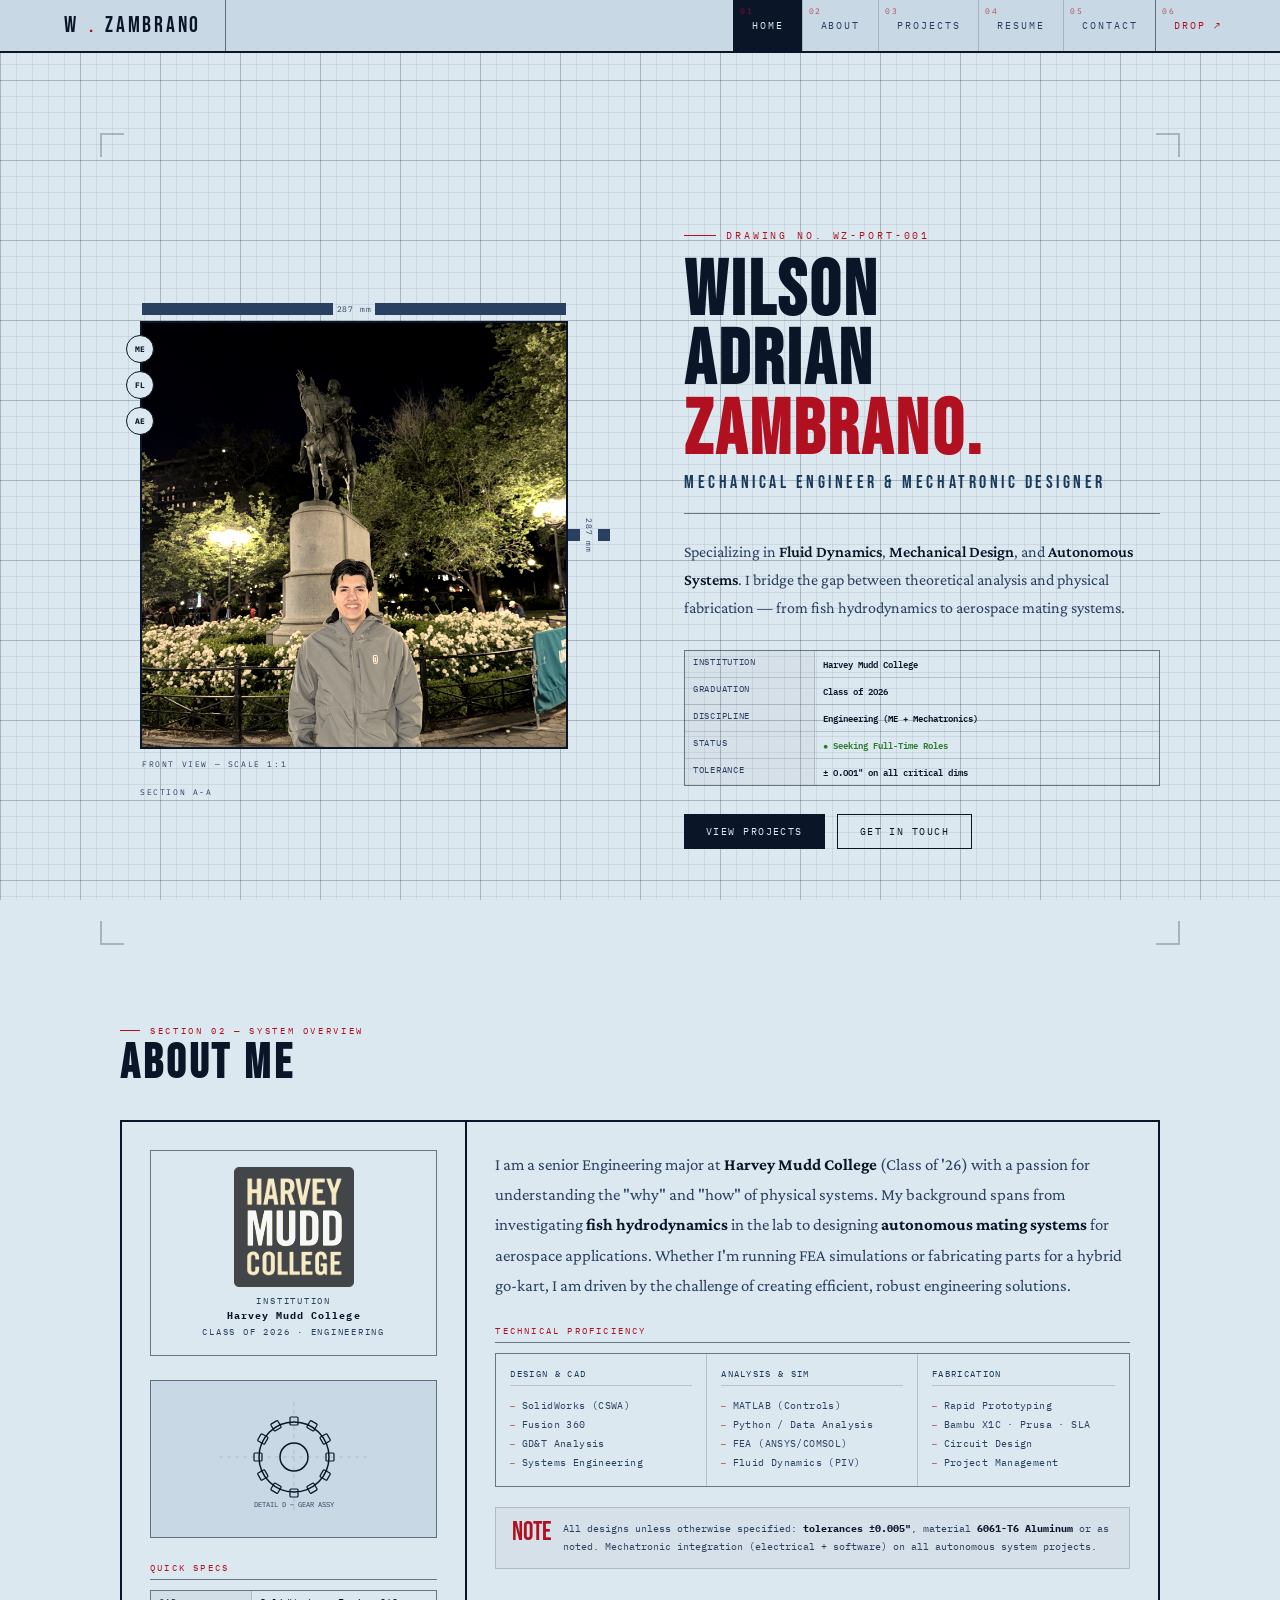
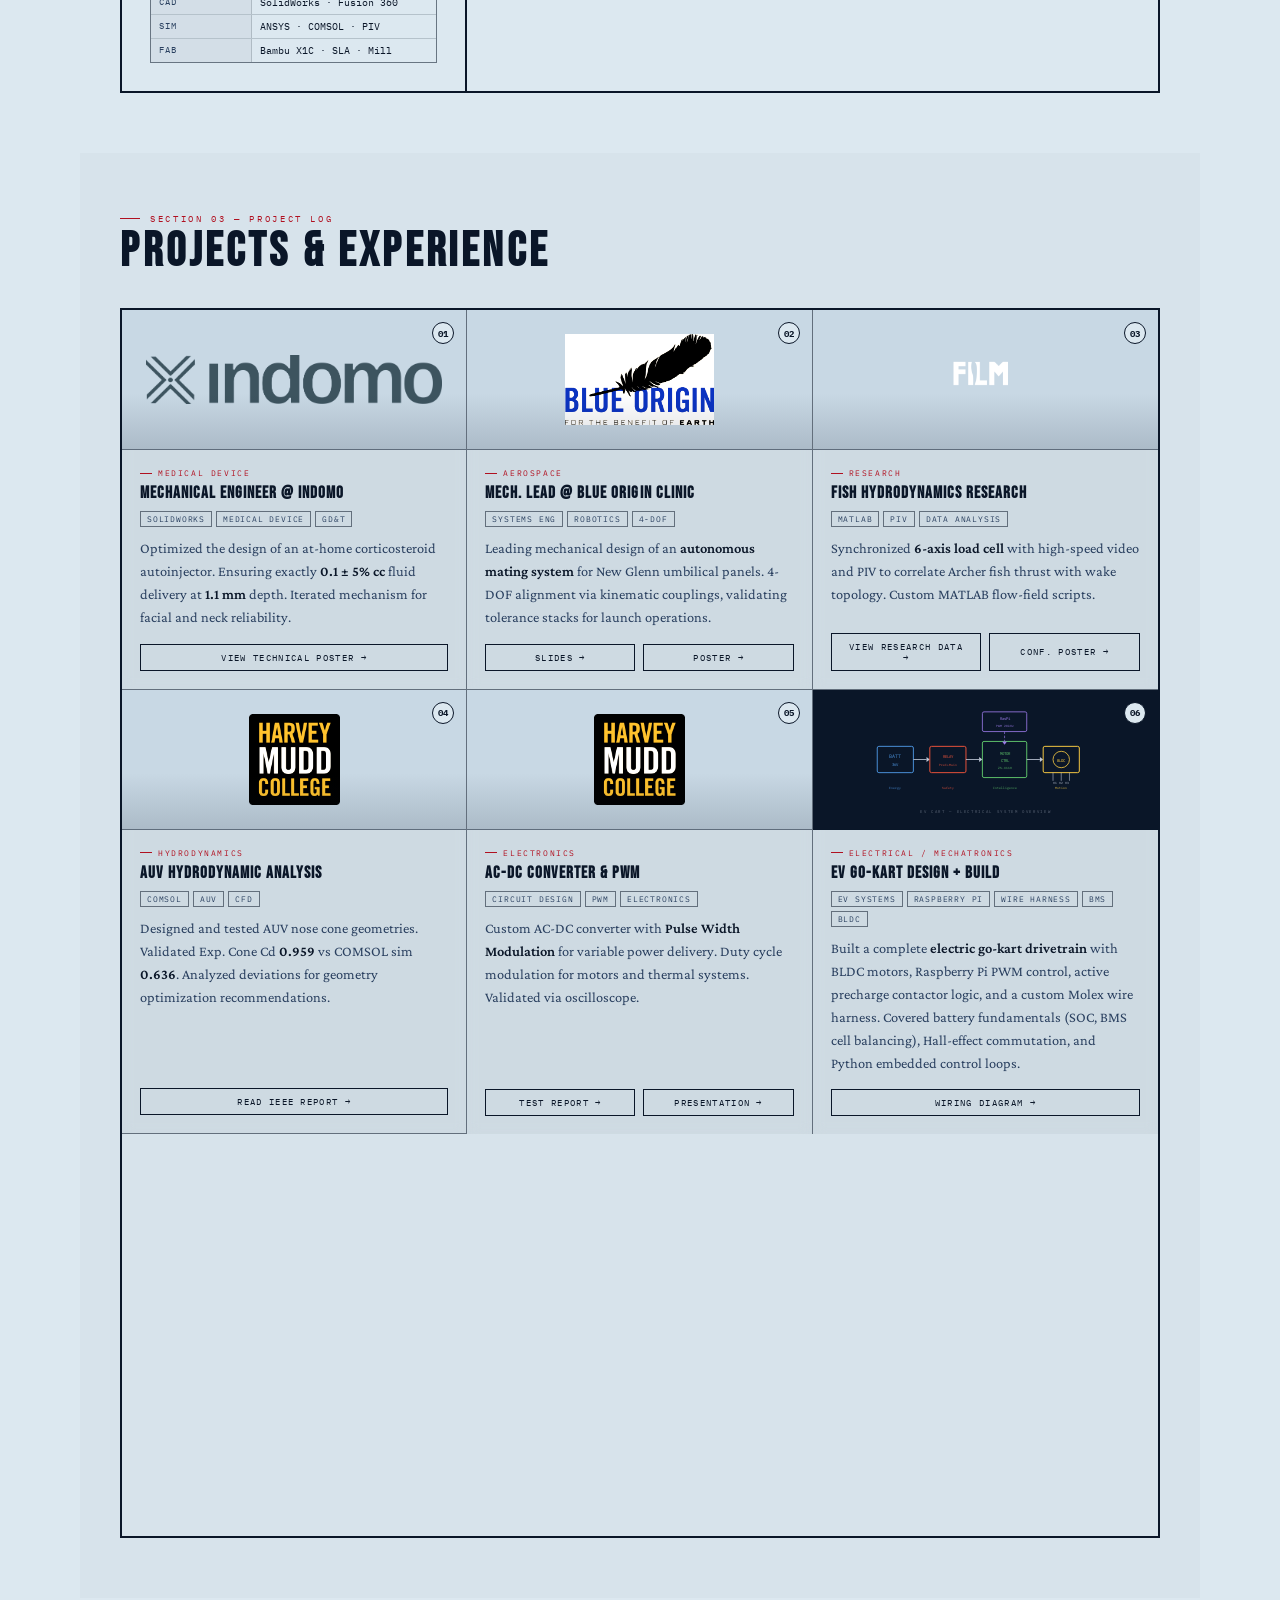
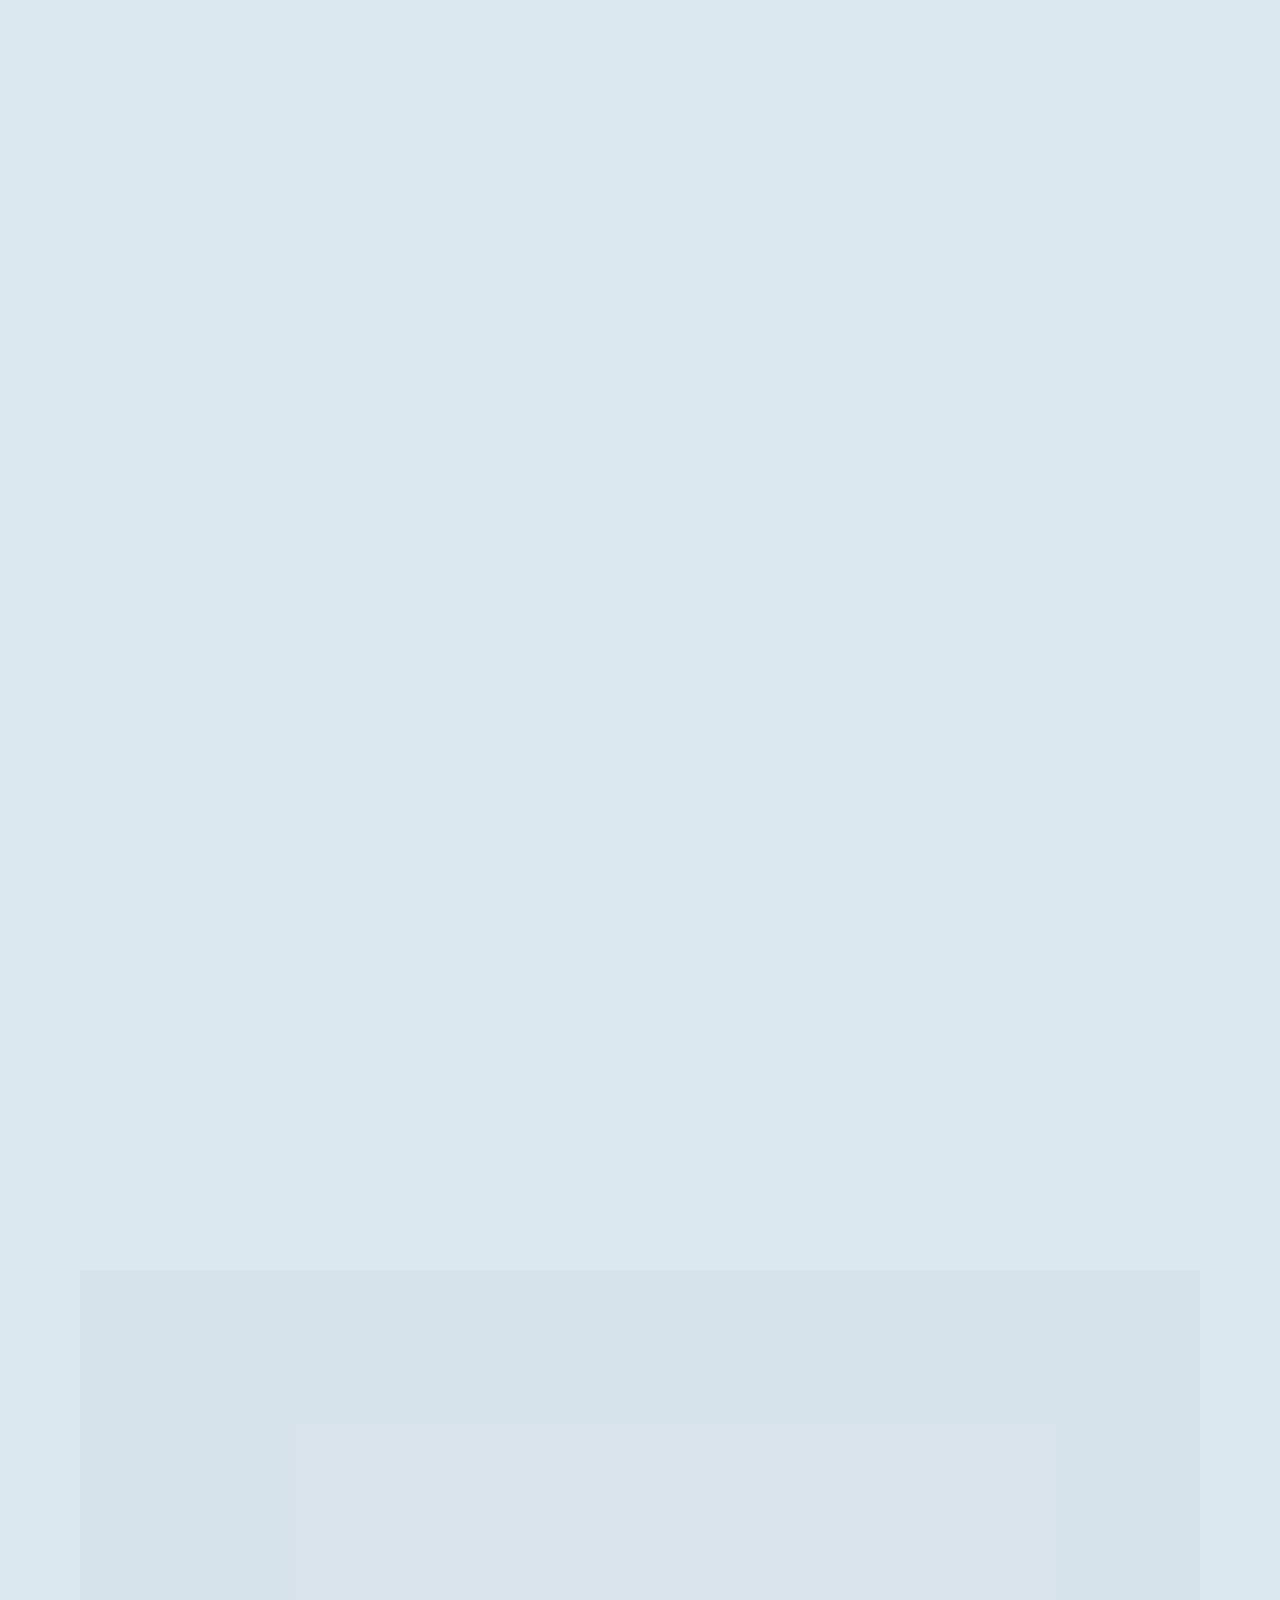
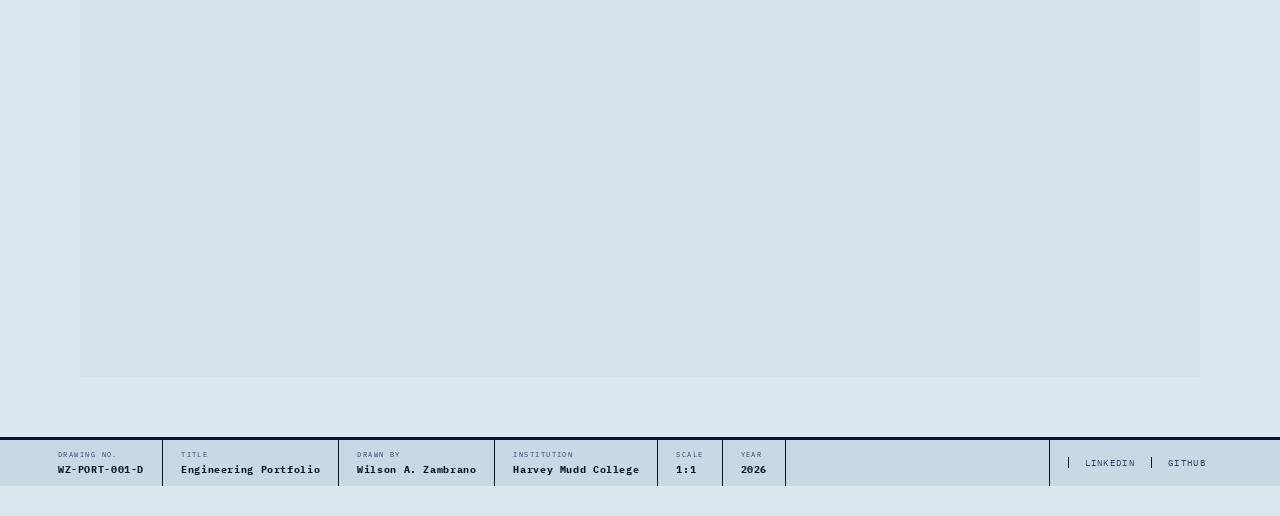
==== commit 9a8b1158: "fixed broken links" ====
--- a/index.html
+++ b/index.html
@@ -110,14 +110,14 @@
   transition: background 0.2s; 
   display: flex; 
   flex-direction: column; 
-  background: rgba(255, 255, 255, 0.85); /* Translucent background for text readability */
-  backdrop-filter: blur(4px);
+  background: rgba(10, 22, 40, 0.04); /* Soft, frosted paper finish */
+  backdrop-filter: blur(6px);
 }
 .project-card:nth-child(3n) { border-right: none; }
 .project-card:nth-last-child(-n+3):nth-child(3n+1),
 .project-card:nth-last-child(-n+3):nth-child(3n+2),
 .project-card:nth-last-child(-n+3) { border-bottom: none; }
-.project-card:hover { background: rgba(255, 255, 255, 1); }
+.project-card:hover { background: rgba(10, 22, 40, 0.08); }
 
 .card-callout { position: absolute; top: 12px; right: 12px; width: 22px; height: 22px; border: 1.5px solid var(--ink); border-radius: 50%; display: flex; align-items: center; justify-content: center; font-size: 0.55rem; font-weight: 700; color: var(--ink); background: var(--paper); z-index: 5; }
 .card-img-wrap { height: 140px; overflow: hidden; border-bottom: 1px solid var(--line-bold); position: relative; background: var(--paper-dark); }
@@ -413,7 +413,7 @@
           <p class="card-desc">
             Optimized the design of an at-home corticosteroid autoinjector. Ensuring exactly <strong>0.1 ± 5% cc</strong> fluid delivery at <strong>1.1 mm</strong> depth. Iterated mechanism for facial and neck reliability.
           </p>
-          <a href="Indomo-Injector_Poster.pdf" target="_blank" download class="btn btn-outline btn-sm" style="display:flex;justify-content:center;text-align:center;">View Technical Poster →</a>
+          <a href="Indomo-Injector_Poster.pdf" target="_blank" class="btn btn-outline btn-sm" style="display:flex;justify-content:center;text-align:center;">View Technical Poster →</a>
         </div>
       </div>
 
@@ -434,8 +434,8 @@
             Leading mechanical design of an <strong>autonomous mating system</strong> for New Glenn umbilical panels. 4-DOF alignment via kinematic couplings, validating tolerance stacks for launch operations.
           </p>
           <div style="display:grid;grid-template-columns:1fr 1fr;gap:8px;">
-            <a href="Blue Origin Final Presentation.pdf" target="_blank" download class="btn btn-outline btn-sm" style="display:flex;justify-content:center;text-align:center;">Slides →</a>
-            <a href="Blue Origin Poster Final - Project Day.pdf" target="_blank" download class="btn btn-outline btn-sm" style="display:flex;justify-content:center;text-align:center;">Poster →</a>
+            <a href="Blue Origin Final Presentation.pdf" target="_blank" class="btn btn-outline btn-sm" style="display:flex;justify-content:center;text-align:center;">Slides →</a>
+            <a href="Blue Origin Poster Final - Project Day.pdf" target="_blank" class="btn btn-outline btn-sm" style="display:flex;justify-content:center;text-align:center;">Poster →</a>
           </div>
         </div>
       </div>
@@ -458,7 +458,7 @@
           </p>
           <div style="display:grid;grid-template-columns:1fr 1fr;gap:8px;">
             <a href="poster.html" target="_blank" class="btn btn-outline btn-sm" style="display:flex;justify-content:center;text-align:center;">View Research Data →</a>
-            <a href="FILM_Poster_APSDFD25.pdf" target="_blank" download class="btn btn-outline btn-sm" style="display:flex;justify-content:center;text-align:center;">Conf. Poster →</a>
+            <a href="FILM_Poster_APSDFD25.pdf" target="_blank" class="btn btn-outline btn-sm" style="display:flex;justify-content:center;text-align:center;">Conf. Poster →</a>
           </div>
         </div>
       </div>
@@ -479,7 +479,7 @@
           <p class="card-desc">
             Designed and tested AUV nose cone geometries. Validated Exp. Cone Cd <strong>0.959</strong> vs COMSOL sim <strong>0.636</strong>. Analyzed deviations for geometry optimization recommendations.
           </p>
-          <a href="Final Report IEEE.docx.pdf" target="_blank" download class="btn btn-outline btn-sm" style="display:flex;justify-content:center;text-align:center;">Read IEEE Report →</a>
+          <a href="Final Report IEEE.docx.pdf" target="_blank" class="btn btn-outline btn-sm" style="display:flex;justify-content:center;text-align:center;">Read IEEE Report →</a>
         </div>
       </div>
 
@@ -500,8 +500,8 @@
             Custom AC-DC converter with <strong>Pulse Width Modulation</strong> for variable power delivery. Duty cycle modulation for motors and thermal systems. Validated via oscilloscope.
           </p>
           <div style="display:grid;grid-template-columns:1fr 1fr;gap:8px;">
-            <a href="E84 Hardware Circuit Testing.pdf" target="_blank" download class="btn btn-outline btn-sm" style="display:flex;justify-content:center;text-align:center;">Test Report →</a>
-            <a href="E84 Final...entation.pdf" target="_blank" download class="btn btn-outline btn-sm" style="display:flex;justify-content:center;text-align:center;">Presentation →</a>
+            <a href="E84 Hardware Circuit Testing.pdf" target="_blank" class="btn btn-outline btn-sm" style="display:flex;justify-content:center;text-align:center;">Test Report →</a>
+            <a href="E84 Final Presentation.pdf" target="_blank" class="btn btn-outline btn-sm" style="display:flex;justify-content:center;text-align:center;">Presentation →</a>
           </div>
         </div>
       </div>
@@ -558,7 +558,7 @@
           <p class="card-desc">
             Built a complete <strong>electric go-kart drivetrain</strong> with BLDC motors, Raspberry Pi PWM control, active precharge contactor logic, and a custom Molex wire harness. Covered battery fundamentals (SOC, BMS cell balancing), Hall-effect commutation, and Python embedded control loops.
           </p>
-          <a href="E49C__Cart_Wiring_Harness.pdf" target="_blank" download class="btn btn-outline btn-sm" style="display:flex;justify-content:center;text-align:center;">Wiring Diagram →</a>
+          <a href="E49C_ Cart Wiring Harness.pdf" target="_blank" class="btn btn-outline btn-sm" style="display:flex;justify-content:center;text-align:center;">Wiring Diagram →</a>
         </div>
       </div>
 
@@ -597,10 +597,6 @@
         <img src="WilsonZambrano.jpg" alt="Wilson Zambrano Resume" onerror="this.outerHTML='<div style=\'padding:80px;text-align:center;font-family:IBM Plex Mono,monospace;font-size:0.7rem;color:var(--ink-dim);background:var(--paper-dark);\'>WilsonZambrano.jpg<br><br>Resume Preview</div>'">
       </a>
       <div style="margin-top:16px;display:flex;gap:12px;">
-        <a href="WilsonZambrano.pdf" download class="btn btn-outline" style="display:inline-flex;align-items:center;gap:8px;">
-          <svg width="14" height="14" viewBox="0 0 24 24" fill="none" stroke="currentColor" stroke-width="2"><path d="M21 15v4a2 2 0 01-2 2H5a2 2 0 01-2-2v-4"/><polyline points="7 10 12 15 17 10"/><line x1="12" y1="15" x2="12" y2="3"/></svg>
-          Download PDF
-        </a>
         <a href="WilsonZambrano.pdf" target="_blank" class="btn btn-solid" style="display:inline-flex;align-items:center;gap:8px;">
           <svg width="14" height="14" viewBox="0 0 24 24" fill="none" stroke="currentColor" stroke-width="2"><path d="M1 12s4-8 11-8 11 8 11 8-4 8-11 8-11-8-11-8z"/><circle cx="12" cy="12" r="3"/></svg>
           Open Full PDF
